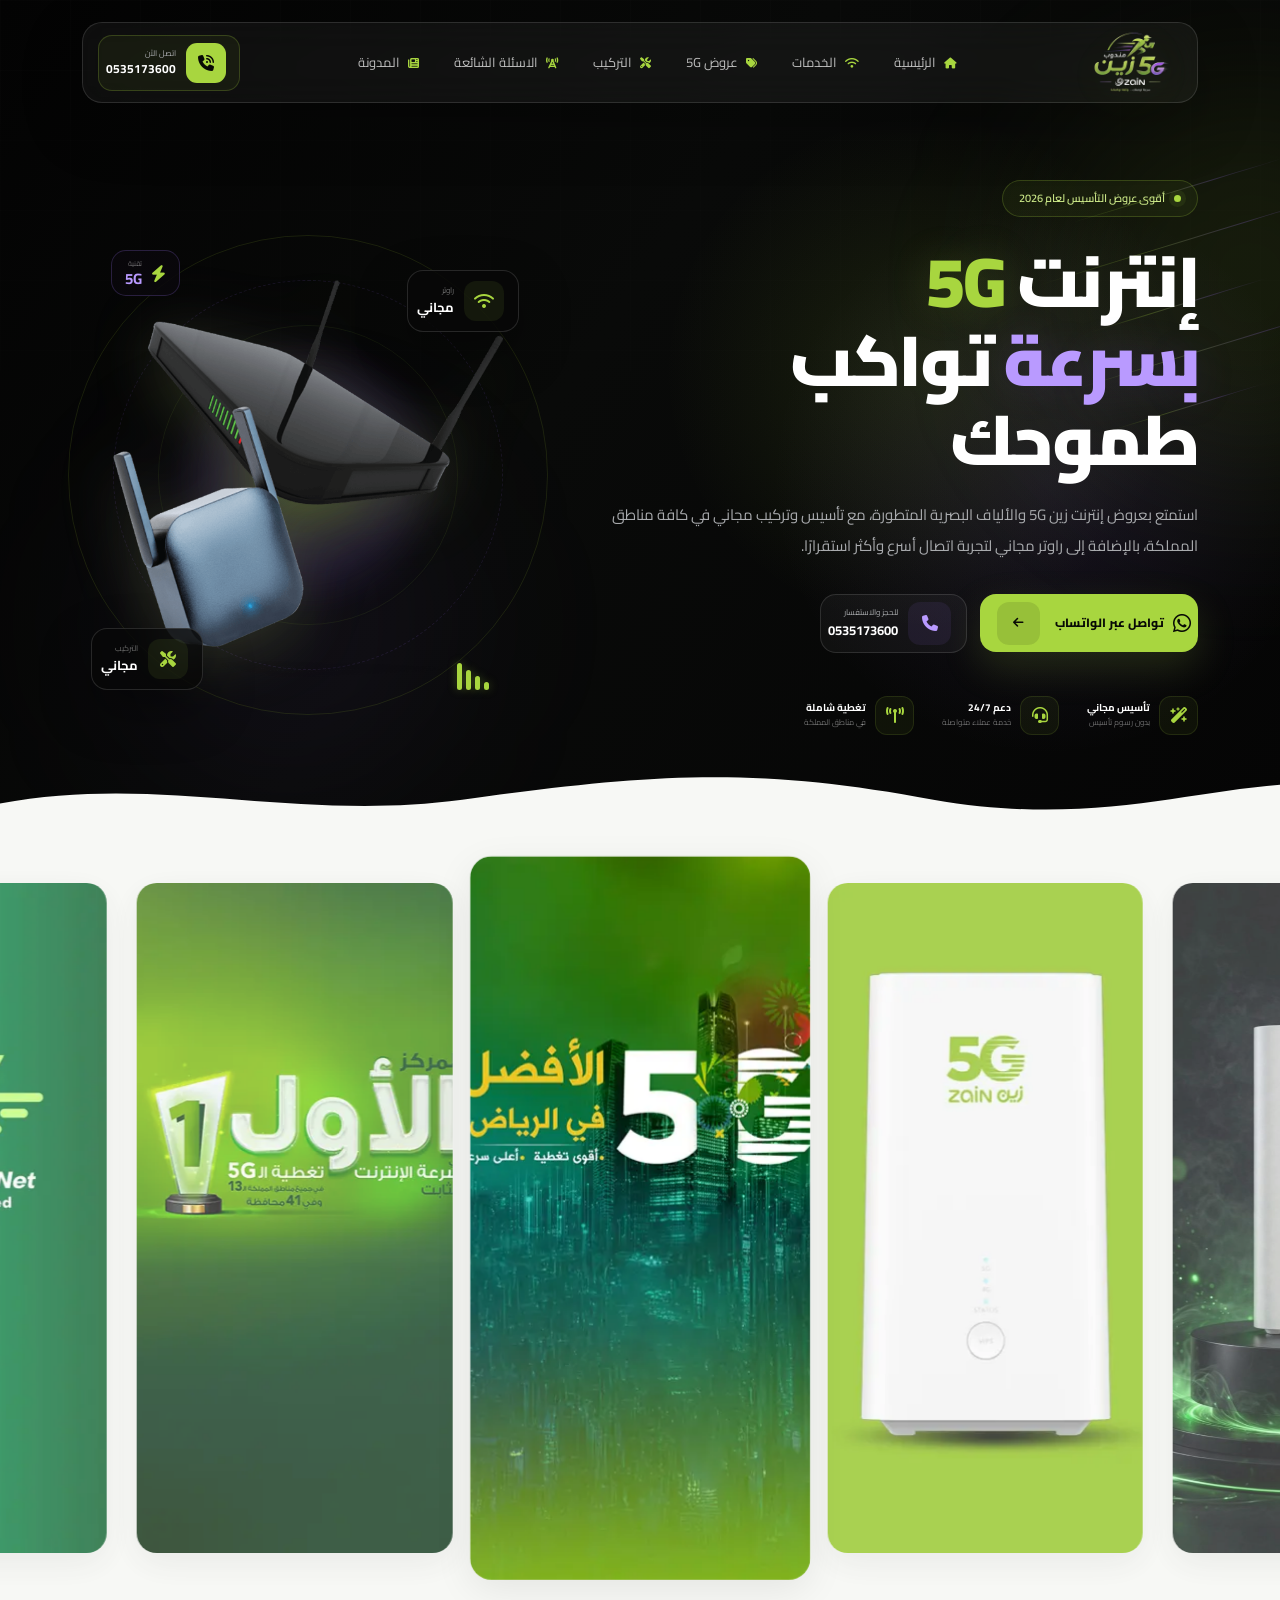
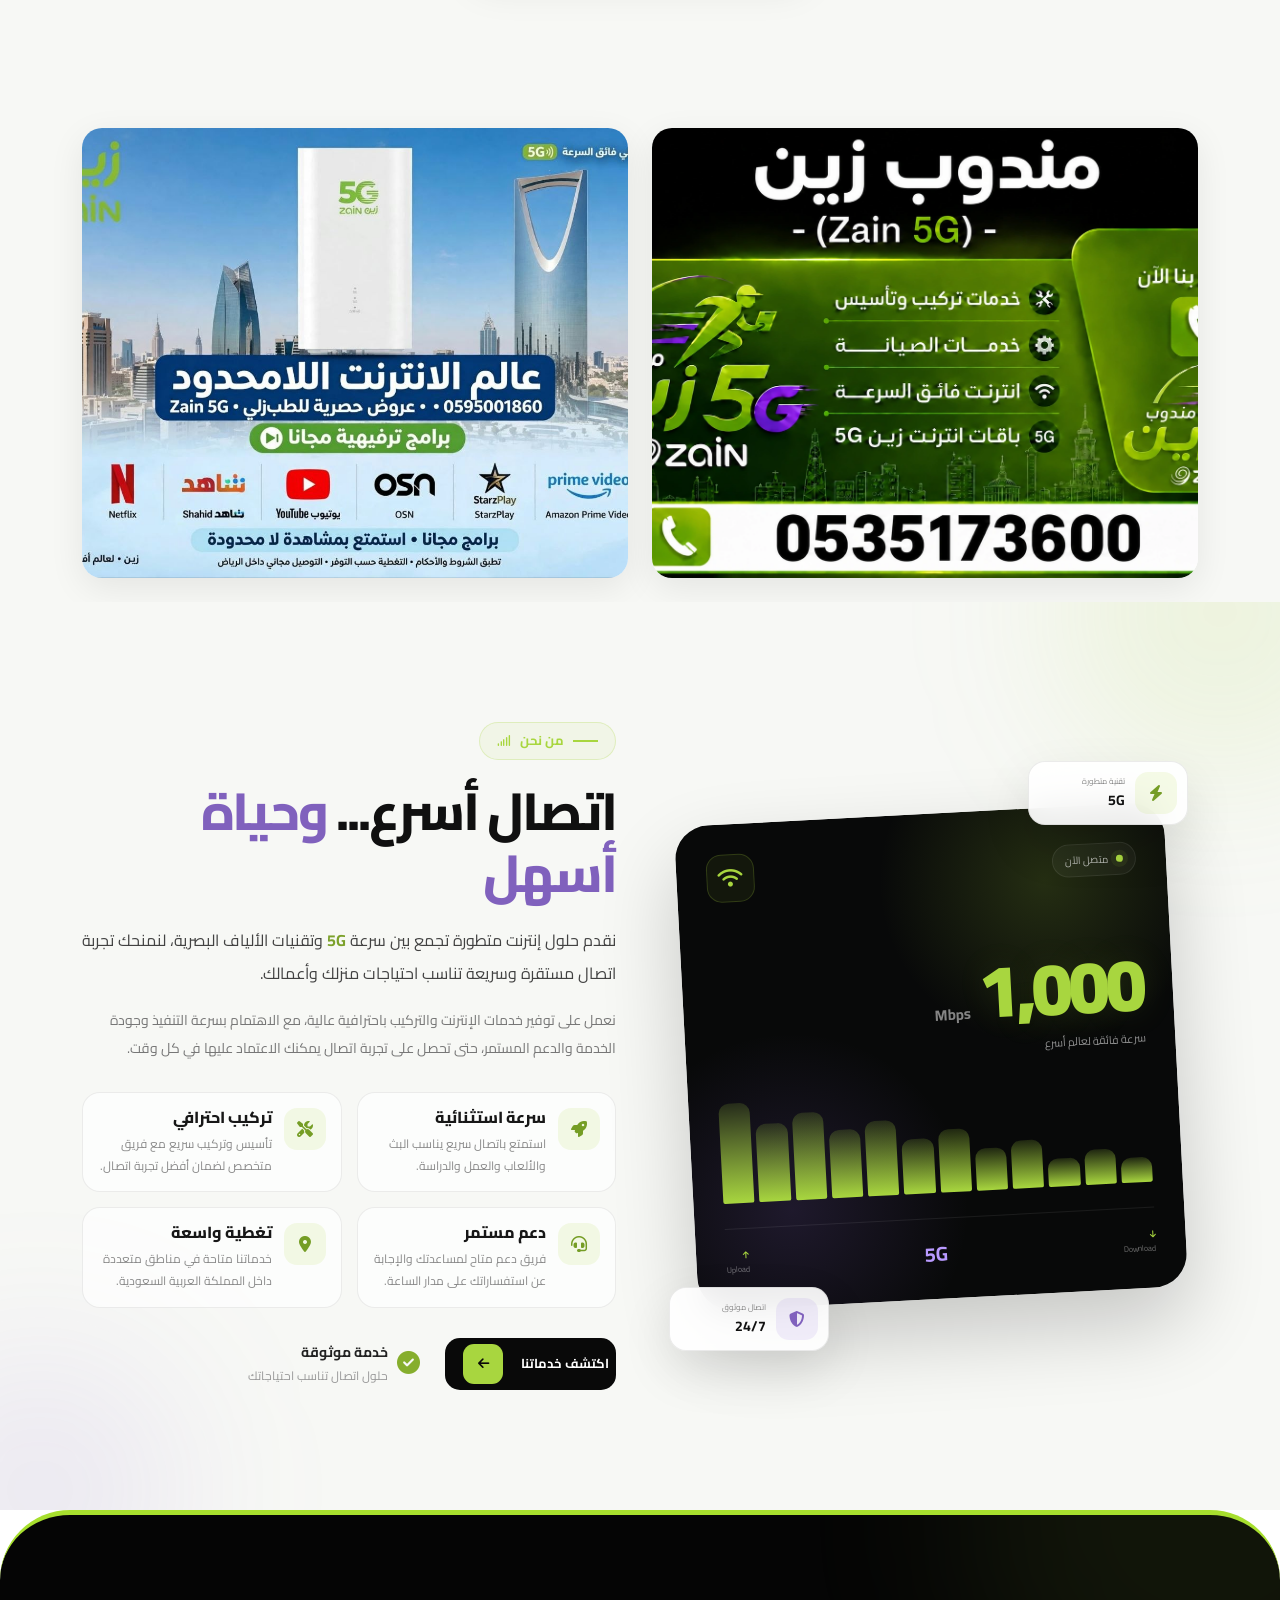
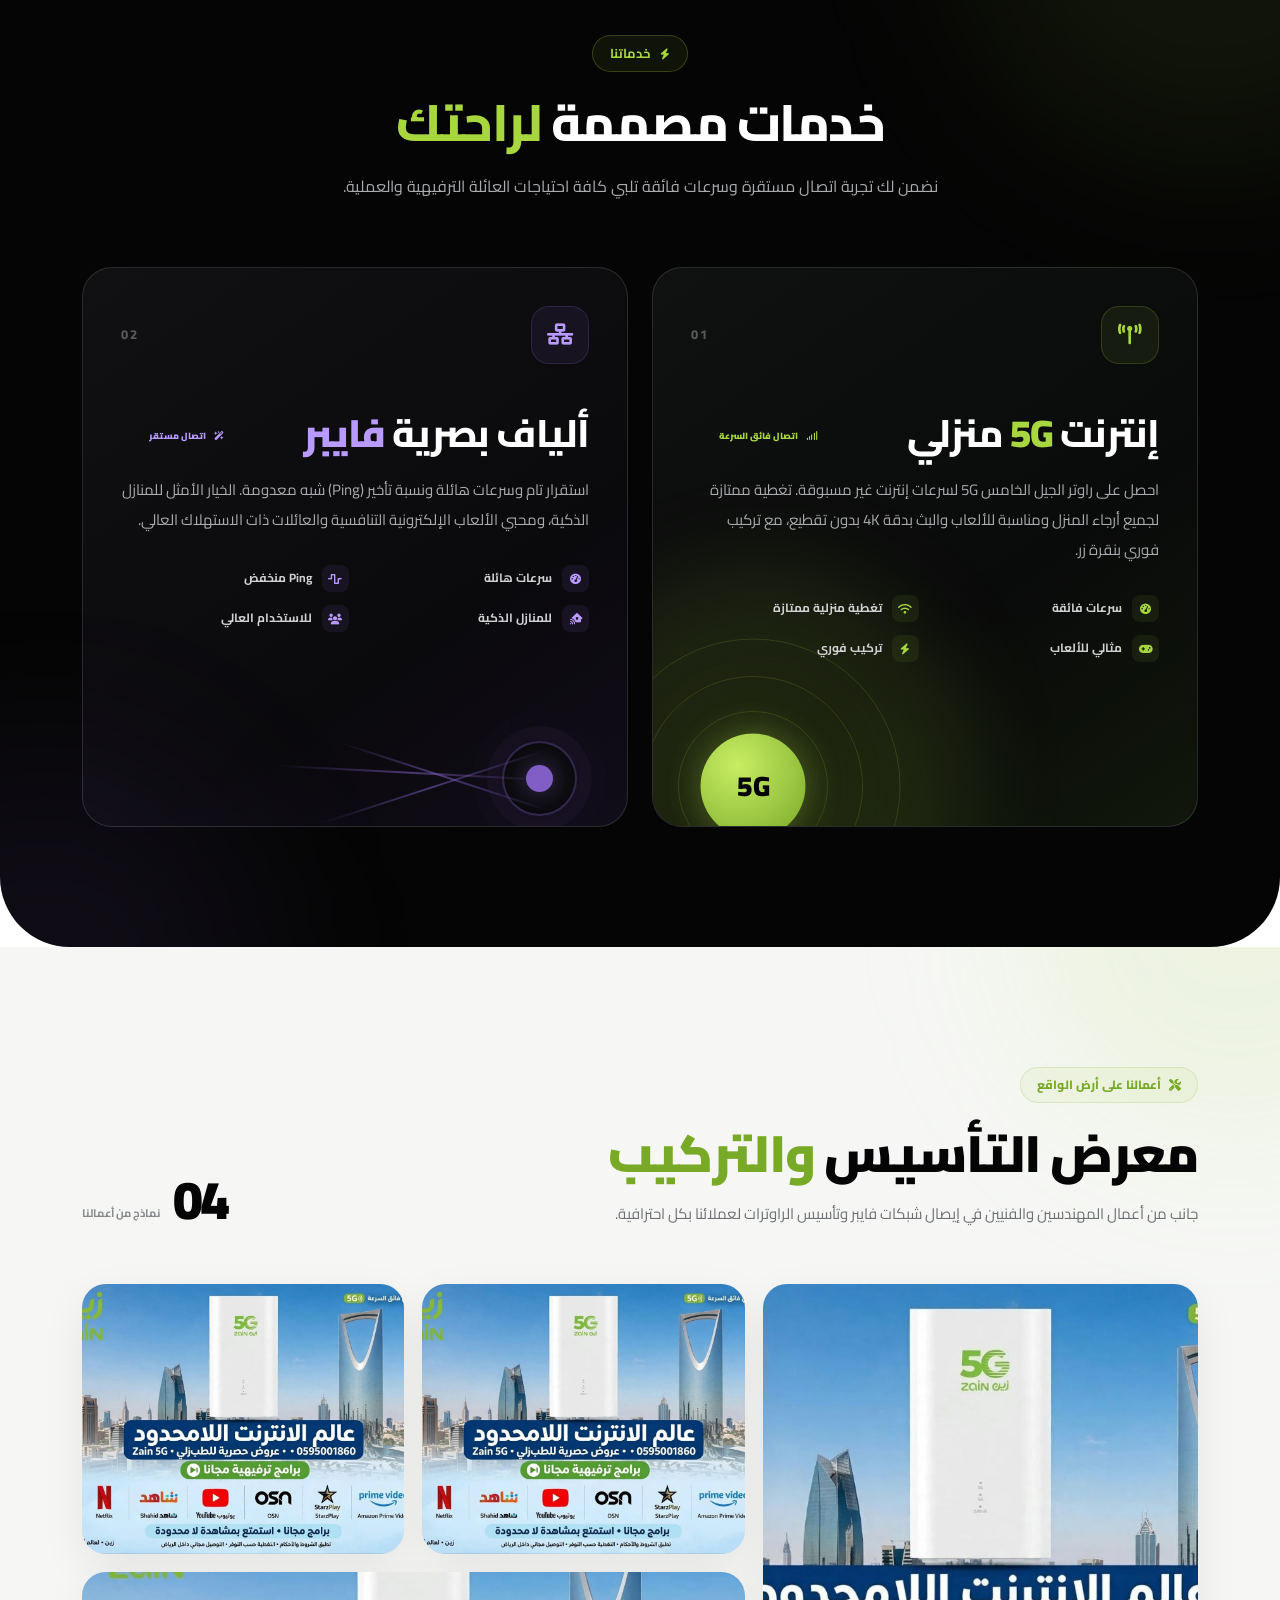
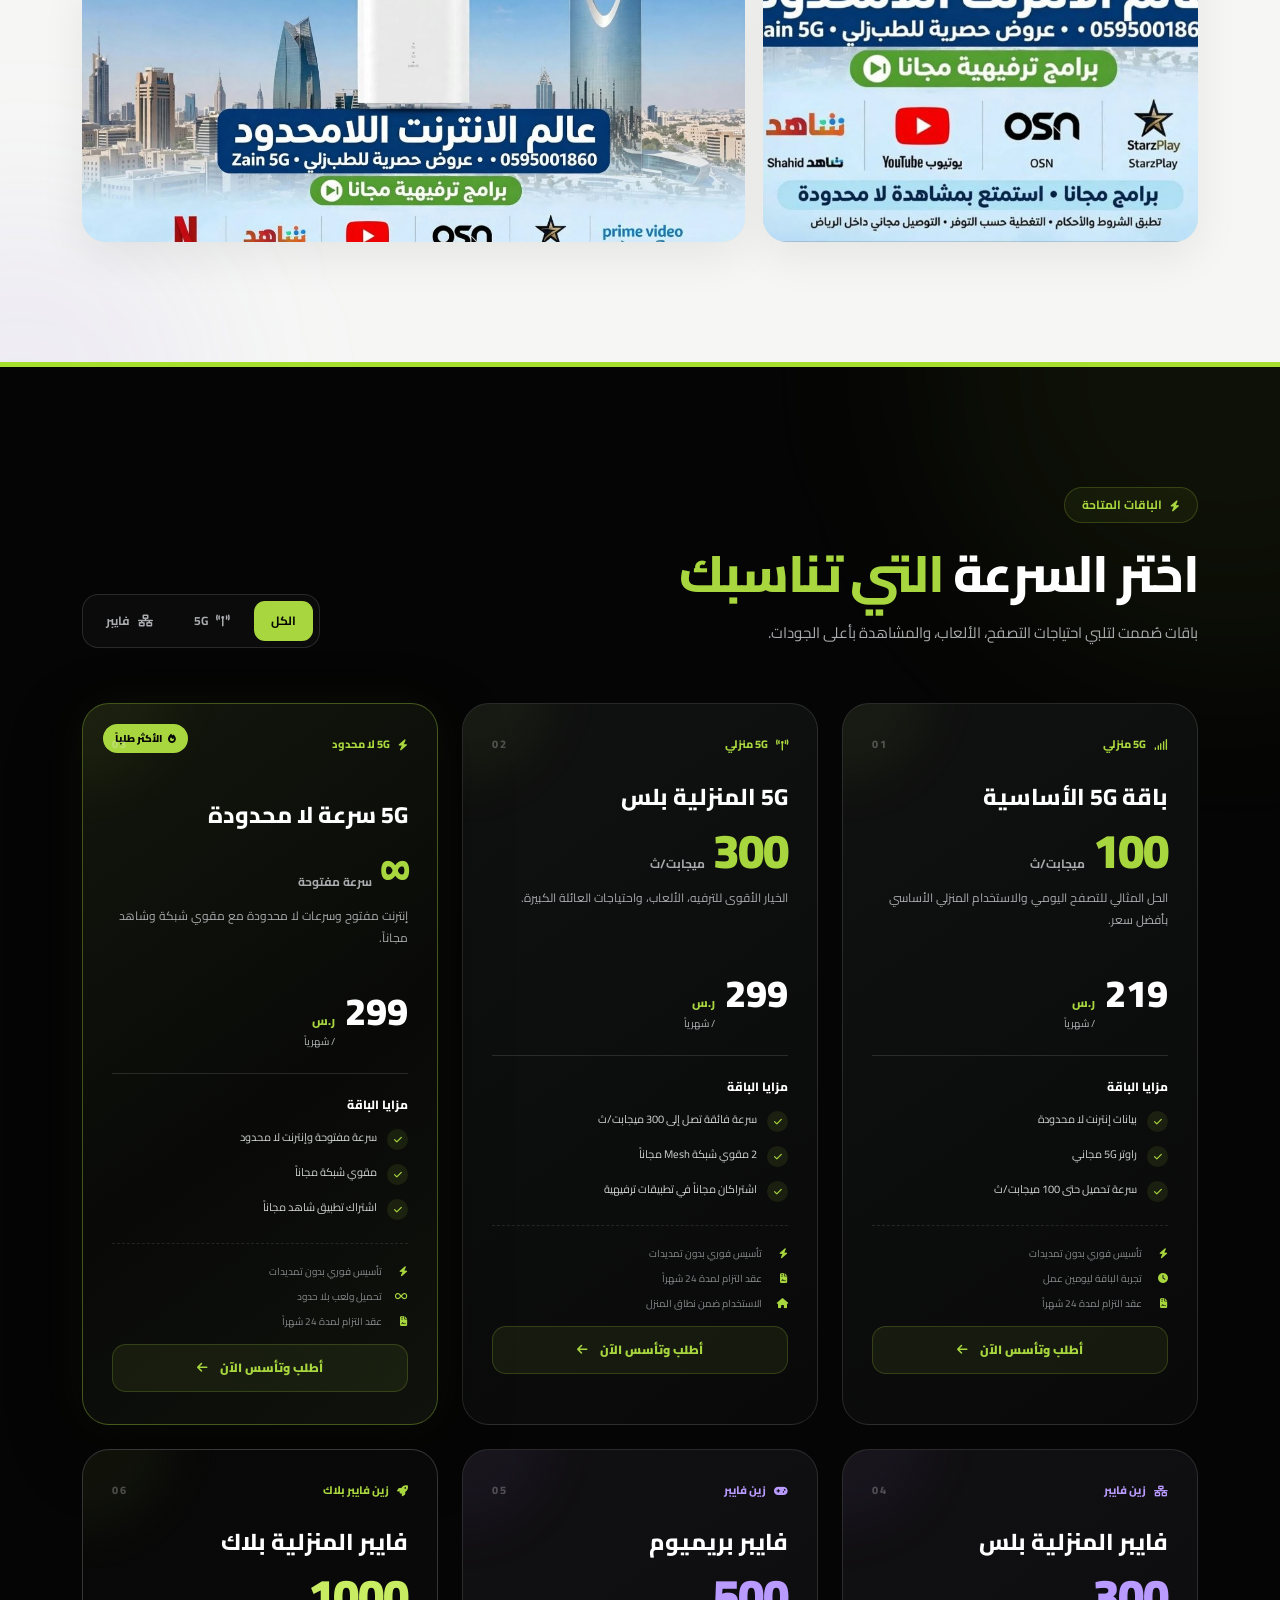
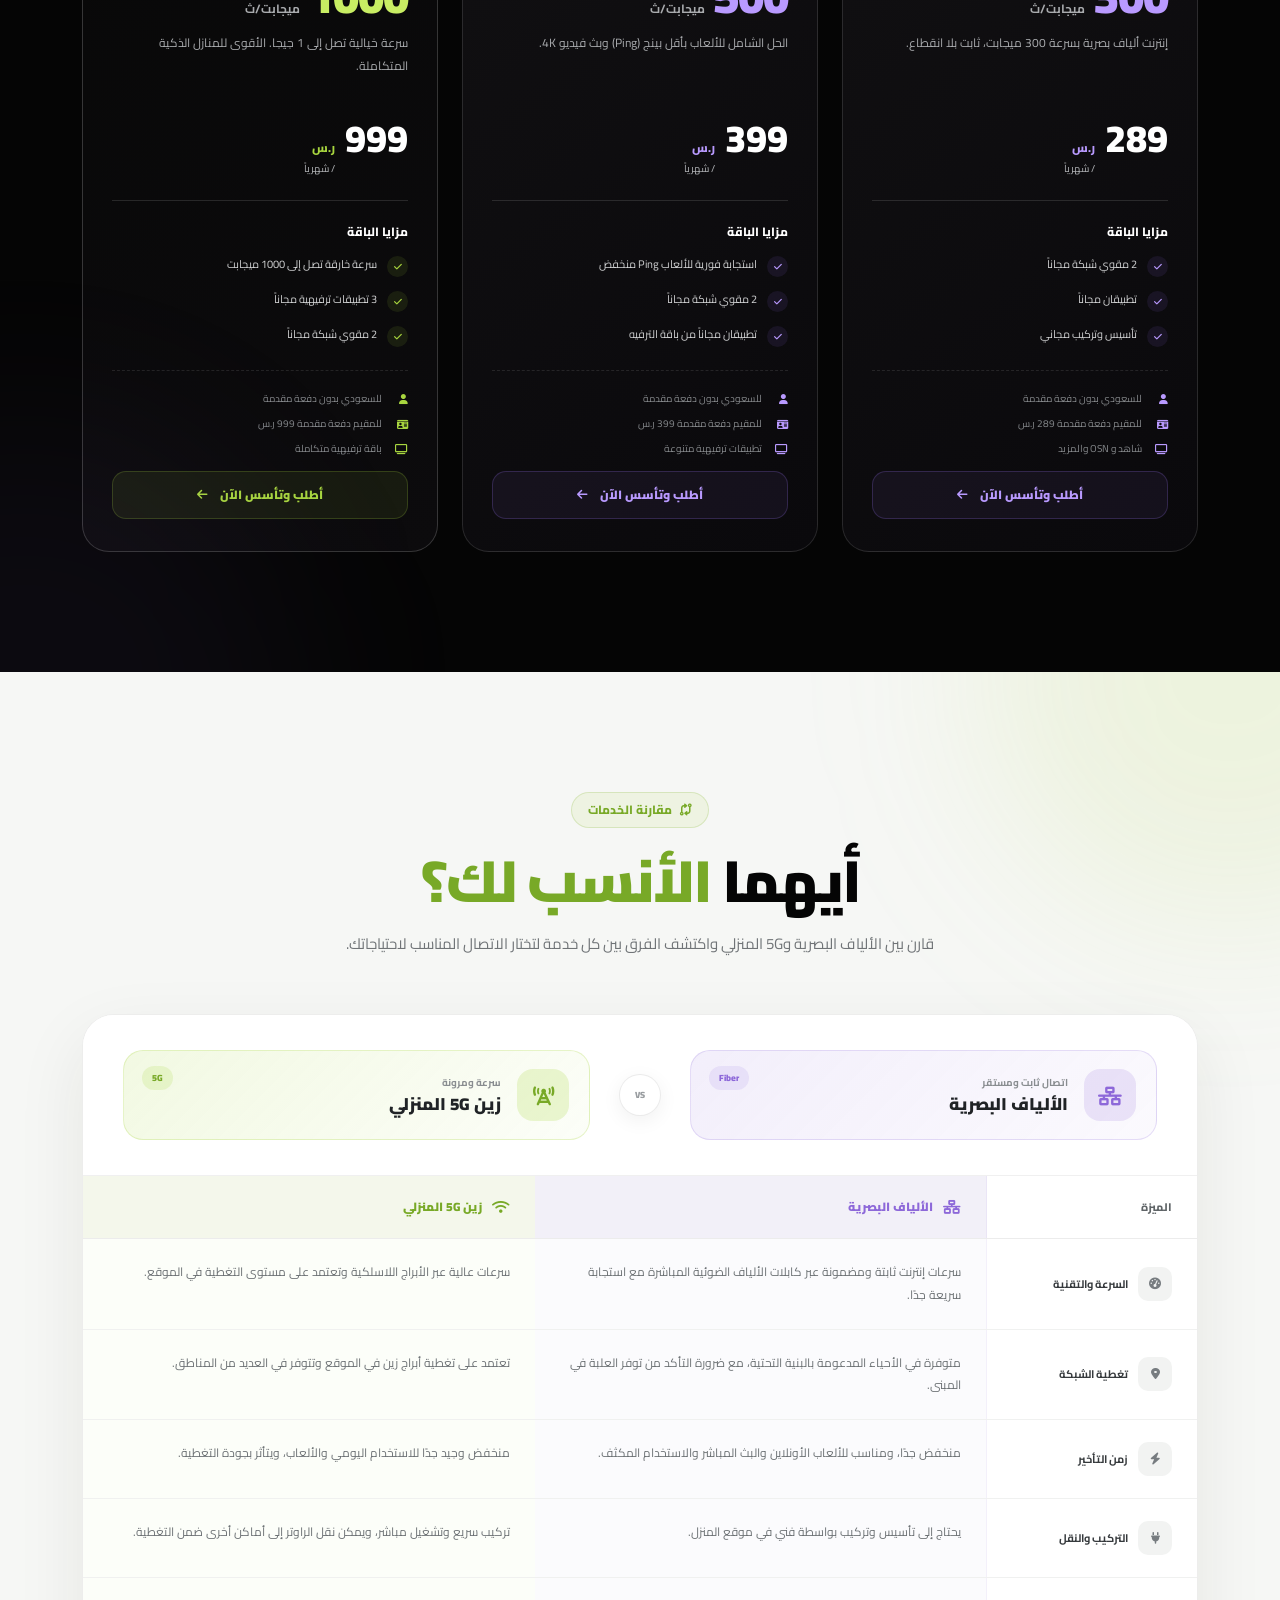
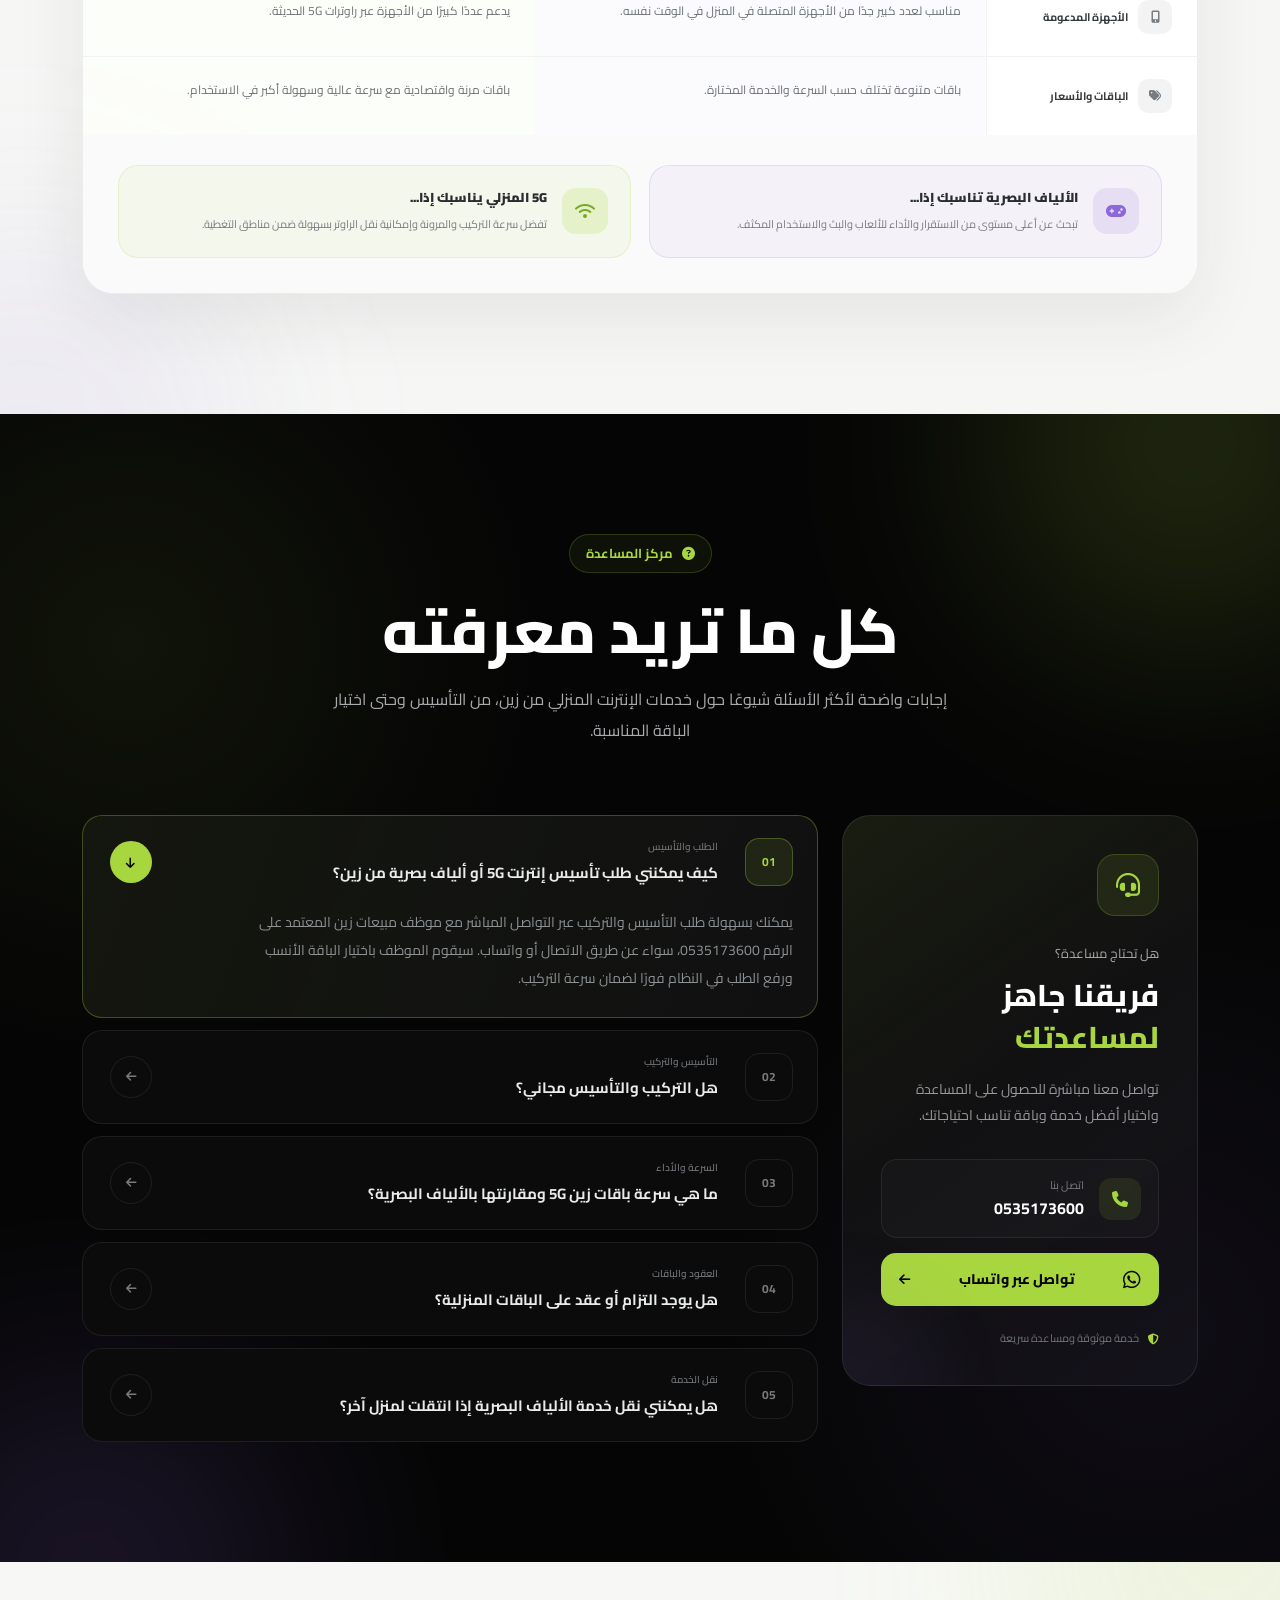
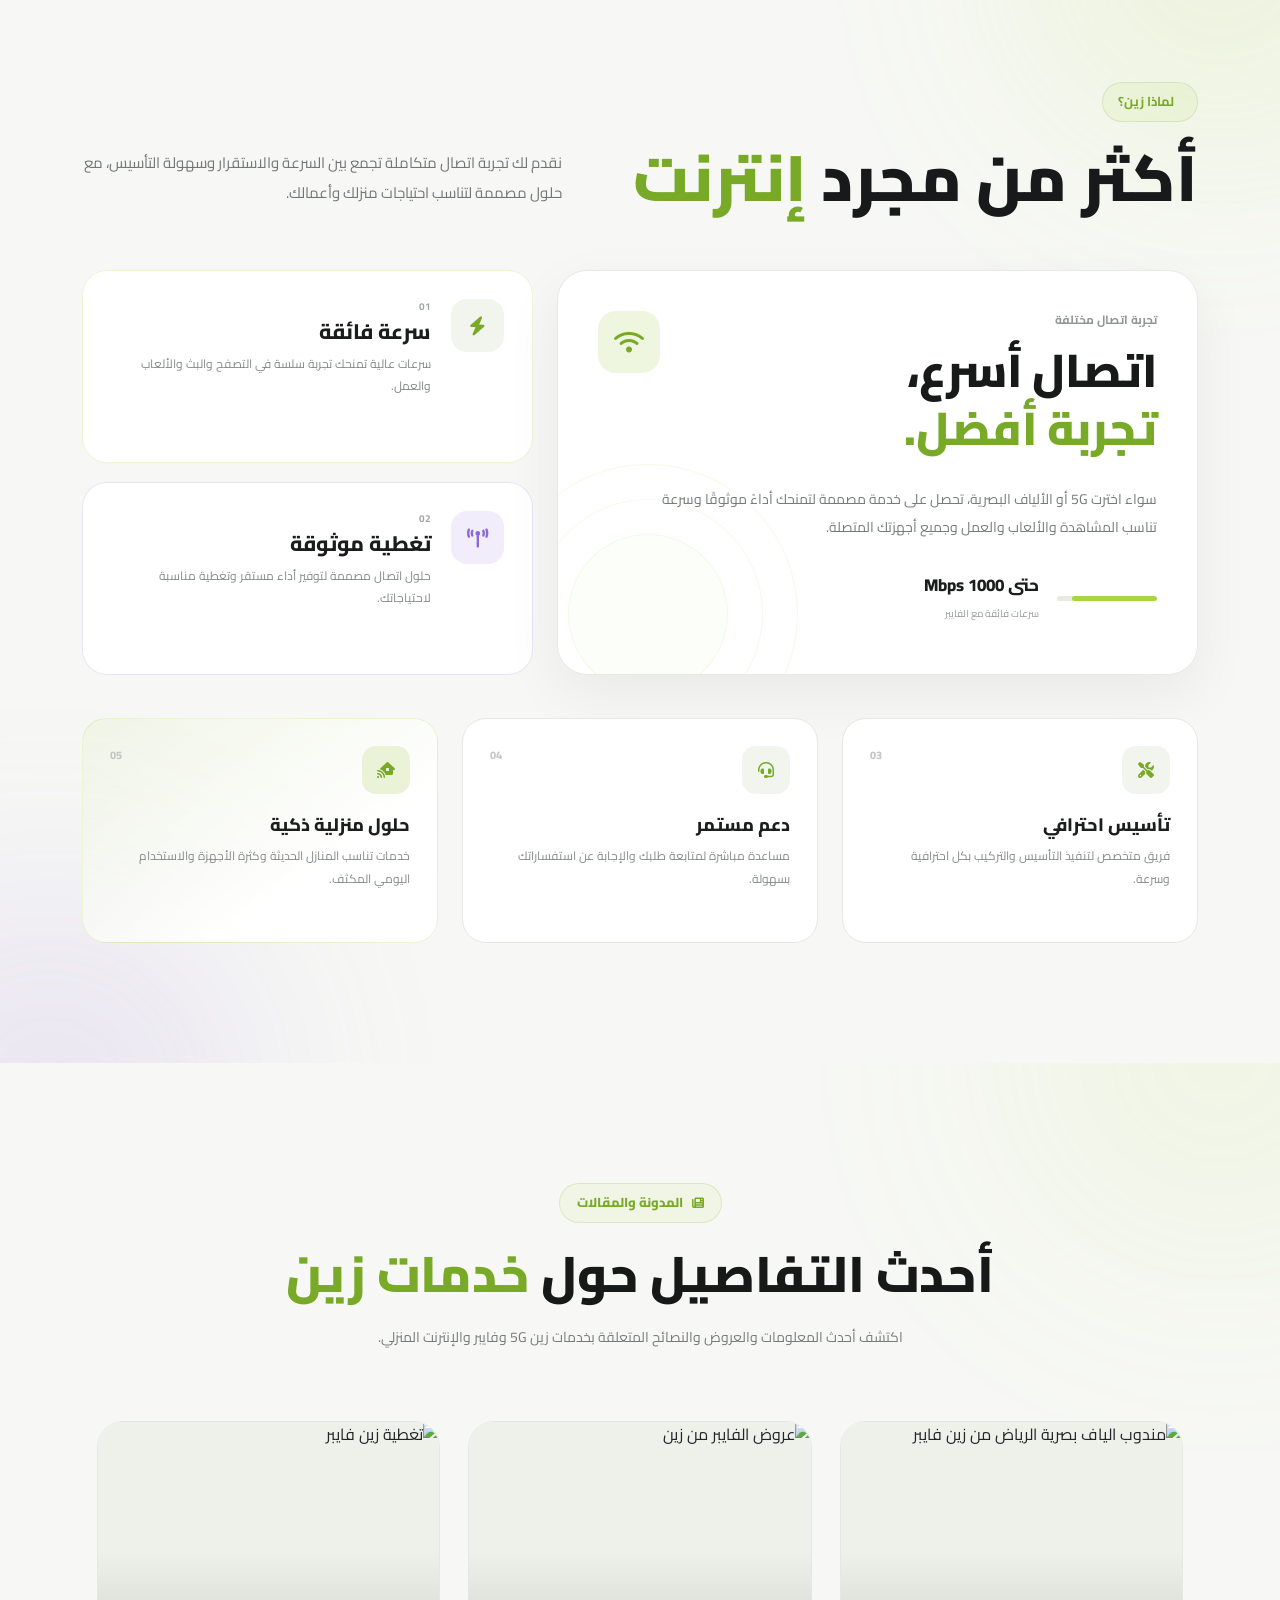
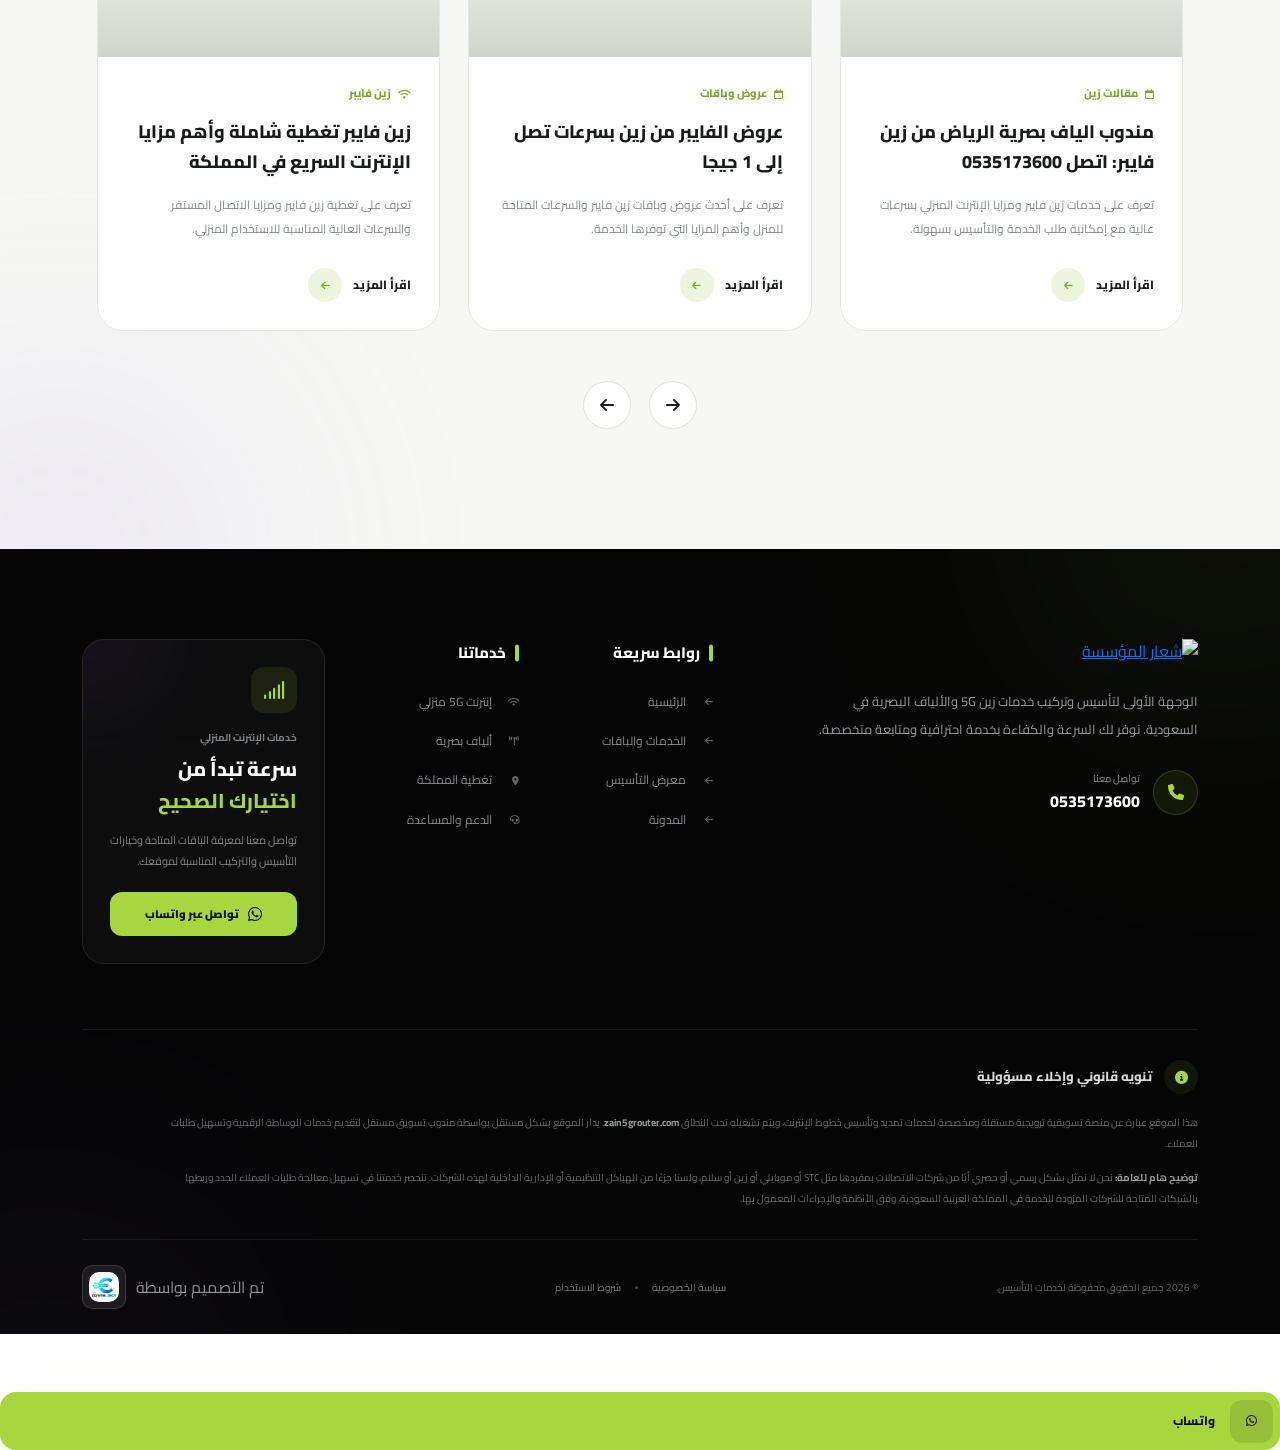
==== index.html @ 8a8fdf51 "first commit" ====
<!doctype html>
<html lang="ar" dir="rtl">
    <head>
        <!-- =========================
     BASIC SEO
========================= -->

        <meta charset="UTF-8">

        <meta
            name="viewport"
            content="width=device-width, initial-scale=1.0">

 

        <link rel="stylesheet" href="css/bootstrap.min.css" />

        <link rel="stylesheet" href="css/all.min.css" />

        <link rel="preconnect" href="https://fonts.googleapis.com" />

        <link rel="preconnect" href="https://fonts.gstatic.com" crossorigin />

        <link
            href="https://fonts.googleapis.com/css2?family=Cairo:wght@200..1000&family=Playfair+Display:wght@400;500;600;700&display=swap"
            rel="stylesheet" />

        <link rel="stylesheet"
            href="https://unpkg.com/aos@2.3.4/dist/aos.css" />

        <link
            rel="stylesheet"
            href="https://cdn.jsdelivr.net/npm/swiper@11/swiper-bundle.min.css" />

        <link rel="stylesheet" href="css/index.css" />
    </head>

    <body>
        <section class="zain-hero" dir="rtl">

            <div class="zain-grid"></div>

            <div class="zain-light zain-light-green"></div>
            <div class="zain-light zain-light-purple"></div>

            <div class="zain-speed-lines">
                <span></span>
                <span></span>
                <span></span>
                <span></span>
                <span></span>
            </div>
            <nav class="zain-navbar" id="zainNavbar">
                <div class="container">
                    <div class="zain-nav-inner">

                        <a href="#" class="zain-logo">
                            <img src="images/logo.webp" alt="زين 5G">
                        </a>

                        <div class="zain-nav-links">

                            <a href="#">
                                <i class="fa-solid fa-house"></i>
                                الرئيسية
                            </a>

                            <a href="#services">
                                <i class="fa-solid fa-wifi"></i>
                                الخدمات
                            </a>

                            <a href="#offers">
                                <i class="fa-solid fa-tags"></i>
                                عروض 5G
                            </a>

                            <a href="#coverage">
                                <i class="fa-solid fa-screwdriver-wrench"></i>
                                التركيب
                            </a>

                            <a href="#faq">
                                <i class="fa-solid fa-tower-cell"></i>
                                الاسئلة الشائعة
                            </a>

                            <a href="#blog">
                                <i class="fa-solid fa-newspaper"></i>
                                المدونة
                            </a>

                        </div>

                        <a href="tel:0535173600" class="zain-nav-phone">
                            <span>
                                <i class="fa-solid fa-phone-volume"></i>
                            </span>

                            <div>
                                <small>اتصل الآن</small>
                                <strong>0535173600</strong>
                            </div>
                        </a>

                        <button class="zain-menu-toggle" id="zainMenuToggle">
                            <i class="fa-solid fa-bars"></i>
                        </button>

                    </div>
                </div>
            </nav>
            <div class="container zain-hero-container">

                <div class="row align-items-center g-5">

                    <div class="col-lg-7">

                        <div class="zain-hero-content">

                            <div class="zain-badge">
                                <span class="zain-badge-dot"></span>
                                أقوى عروض التأسيس لعام 2026
                            </div>

                            <h1>
                                إنترنت
                                <span class="green-text">5G</span>
                                <br>
                                <span class="purple-text">بسرعة</span>
                                تواكب طموحك
                            </h1>

                            <p>
                                استمتع بعروض إنترنت زين 5G والألياف البصرية
                                المتطورة،
                                مع تأسيس وتركيب مجاني في كافة مناطق المملكة،
                                بالإضافة إلى راوتر مجاني لتجربة اتصال أسرع وأكثر
                                استقرارًا.
                            </p>

                            <div class="zain-hero-actions">

                                <a href="https://wa.me/966535173600"
                                    target="_blank"
                                    class="zain-whatsapp-btn">

                                    <span>
                                        <i class="fa-brands fa-whatsapp"></i>
                                        تواصل عبر الواتساب
                                    </span>

                                    <i class="fa-solid fa-arrow-left"></i>

                                </a>

                                <a href="tel:0535173600" class="zain-phone-btn">

                                    <span class="phone-icon">
                                        <i class="fa-solid fa-phone"></i>
                                    </span>

                                    <span class="phone-content">
                                        <small>للحجز والاستفسار</small>
                                        <strong>0535173600</strong>
                                    </span>

                                </a>

                            </div>

                            <div class="zain-benefits">

                                <div class="benefit-item">

                                    <div class="benefit-icon">
                                        <i
                                            class="fa-solid fa-wand-magic-sparkles"></i>
                                    </div>

                                    <div>
                                        <strong>تأسيس مجاني</strong>
                                        <small>بدون رسوم تأسيس</small>
                                    </div>

                                </div>

                                <div class="benefit-item">

                                    <div class="benefit-icon">
                                        <i class="fa-solid fa-headset"></i>
                                    </div>

                                    <div>
                                        <strong>دعم 24/7</strong>
                                        <small>خدمة عملاء متواصلة</small>
                                    </div>

                                </div>

                                <div class="benefit-item">

                                    <div class="benefit-icon">
                                        <i
                                            class="fa-solid fa-tower-broadcast"></i>
                                    </div>

                                    <div>
                                        <strong>تغطية شاملة</strong>
                                        <small>في مناطق المملكة</small>
                                    </div>

                                </div>

                            </div>

                        </div>

                    </div>

                    <div class="col-lg-5">

                        <div class="zain-visual">

                            <div class="visual-glow"></div>

                            <div class="signal-ring ring-one"></div>
                            <div class="signal-ring ring-two"></div>
                            <div class="signal-ring ring-three"></div>

                            <div class="zain-logo-hero">

                                <div class="logo-halo"></div>

                                <img src="images/banner-img.png"
                                    alt="إنترنت زين 5G">

                            </div>

                            <div class="floating-card router-card">

                                <div class="floating-icon">
                                    <i class="fa-solid fa-wifi"></i>
                                </div>

                                <div>
                                    <small>راوتر</small>
                                    <strong>مجاني</strong>
                                </div>

                            </div>

                            <div class="floating-card setup-card">

                                <div class="floating-icon">
                                    <i
                                        class="fa-solid fa-screwdriver-wrench"></i>
                                </div>

                                <div>
                                    <small>التركيب</small>
                                    <strong>مجاني</strong>
                                </div>

                            </div>

                            <div class="speed-badge">

                                <i class="fa-solid fa-bolt"></i>

                                <span>
                                    <small>تقنية</small>
                                    <strong>5G</strong>
                                </span>

                            </div>

                            <div class="visual-signal">

                                <span></span>
                                <span></span>
                                <span></span>
                                <span></span>

                            </div>

                        </div>

                    </div>

                </div>

            </div>

            <div class="zain-bottom-wave">
                <svg viewBox="0 0 1440 100" preserveAspectRatio="none">
                    <path
                        d="M0 70 C180 30 330 95 520 65 C730 30 850 20 1050 65 C1220 100 1330 55 1440 45 V100 H0Z"></path>
                </svg>
            </div>

        </section>
        <section id="offers" class="offers-section section-padding">
            <div class="container">

                <div class="swiper offersSwiper">
                    <div class="swiper-wrapper py-5">
                        <div class="swiper-slide">
                            <div class="offer-card odd">
                                <img
                                    src="images/offer-1.webp"
                                    alt="عرض من عيادات أدلينا"
                                    loading="lazy" />
                            </div>
                        </div>

                        <div class="swiper-slide">
                            <div class="offer-card odd">
                                <img
                                    src="images/offer-3.webp"
                                    alt="عرض من عيادات أدلينا"
                                    loading="lazy" />
                            </div>
                        </div>

                        <div class="swiper-slide">
                            <div class="offer-card odd">
                                <img
                                    src="images/offer-4.webp"
                                    alt="عرض من عيادات أدلينا"
                                    loading="lazy" />
                            </div>
                        </div>

                        <div class="swiper-slide">
                            <div class="offer-card odd">
                                <img
                                    src="images/offer-5.webp"
                                    alt="عرض من عيادات أدلينا"
                                    loading="lazy" />
                            </div>
                        </div>

                        <div class="swiper-slide">
                            <div class="offer-card odd">
                                <img
                                    src="images/offer-6.jpg"
                                    alt="عرض من عيادات أدلينا"
                                    loading="lazy" />
                            </div>
                        </div>

                        <div class="swiper-slide">
                            <div class="offer-card odd">
                                <img
                                    src="images/offer-8.jpg"
                                    alt="عرض من عيادات أدلينا"
                                    loading="lazy" />
                            </div>
                        </div>
                    </div>
                </div>
                <div class="row g-4 mt-4 py-4">
                    <div class="col-md-6">
                        <div class="img">
                            <img src="images/offer-2.webp" alt="offer">
                        </div>
                    </div>
                    <div class="col-md-6">
                        <div class="img">
                            <img src="images/offer-7.jpg" alt="offer">
                        </div>
                    </div>
                </div>
            </div>
        </section>
     
        <section class="zain-about-section" id="about" dir="rtl">

            <div class="zain-about-glow zain-about-glow-one"></div>
            <div class="zain-about-glow zain-about-glow-two"></div>

            <div class="container">

                <div class="row align-items-center g-5">

                    <div class="col-lg-6">

                        <div class="zain-about-visual">

                            <div class="zain-about-main-card">

                                <div class="zain-about-card-top">
                                    <span class="zain-about-live">
                                        <span></span>
                                        متصل الآن
                                    </span>

                                    <i class="fa-solid fa-wifi"></i>
                                </div>

                                <div class="zain-about-speed">

                                    <span class="zain-speed-number"
                                        data-speed="1000">
                                        0
                                    </span>

                                    <span class="zain-speed-unit">
                                        Mbps
                                    </span>

                                </div>

                                <div class="zain-speed-label">
                                    سرعة فائقة لعالم أسرع
                                </div>

                                <div class="zain-speed-bars">
                                    <span></span>
                                    <span></span>
                                    <span></span>
                                    <span></span>
                                    <span></span>
                                    <span></span>
                                    <span></span>
                                    <span></span>
                                    <span></span>
                                    <span></span>
                                    <span></span>
                                    <span></span>
                                </div>

                                <div class="zain-about-network">

                                    <div>
                                        <i class="fa-solid fa-arrow-down"></i>
                                        <span>Download</span>
                                    </div>

                                    <strong>5G</strong>

                                    <div>
                                        <i class="fa-solid fa-arrow-up"></i>
                                        <span>Upload</span>
                                    </div>

                                </div>

                            </div>

                            <div class="zain-about-circle circle-one"></div>
                            <div class="zain-about-circle circle-two"></div>

                            <div class="zain-about-floating floating-one">

                                <div class="zain-floating-icon">
                                    <i class="fa-solid fa-bolt"></i>
                                </div>

                                <div>
                                    <small>تقنية متطورة</small>
                                    <strong>5G</strong>
                                </div>

                            </div>

                            <div class="zain-about-floating floating-two">

                                <div class="zain-floating-icon purple-icon">
                                    <i class="fa-solid fa-shield-halved"></i>
                                </div>

                                <div>
                                    <small>اتصال موثوق</small>
                                    <strong>24/7</strong>
                                </div>

                            </div>

                        </div>

                    </div>

                    <div class="col-lg-6">

                        <div class="zain-about-content">

                            <div class="zain-section-label">

                                <span></span>

                                من نحن

                                <i class="fa-solid fa-signal"></i>

                            </div>

                            <h2>
                                اتصال أسرع...
                                <span>وحياة أسهل</span>
                            </h2>

                            <p class="zain-about-intro">
                                نقدم حلول إنترنت متطورة تجمع بين سرعة
                                <strong>5G</strong>
                                وتقنيات الألياف البصرية، لنمنحك تجربة اتصال
                                مستقرة وسريعة تناسب احتياجات منزلك وأعمالك.
                            </p>

                            <p>
                                نعمل على توفير خدمات الإنترنت والتركيب باحترافية
                                عالية، مع الاهتمام بسرعة التنفيذ وجودة الخدمة
                                والدعم المستمر، حتى تحصل على تجربة اتصال يمكنك
                                الاعتماد عليها في كل وقت.
                            </p>

                            <div class="zain-about-features">

                                <div class="zain-about-feature">

                                    <div class="zain-feature-icon">
                                        <i class="fa-solid fa-rocket"></i>
                                    </div>

                                    <div>
                                        <h4>سرعة استثنائية</h4>
                                        <p>
                                            استمتع باتصال سريع يناسب البث
                                            والألعاب والعمل والدراسة.
                                        </p>
                                    </div>

                                </div>

                                <div class="zain-about-feature">

                                    <div class="zain-feature-icon">
                                        <i
                                            class="fa-solid fa-screwdriver-wrench"></i>
                                    </div>

                                    <div>
                                        <h4>تركيب احترافي</h4>
                                        <p>
                                            تأسيس وتركيب سريع مع فريق متخصص
                                            لضمان أفضل تجربة اتصال.
                                        </p>
                                    </div>

                                </div>

                                <div class="zain-about-feature">

                                    <div class="zain-feature-icon">
                                        <i class="fa-solid fa-headset"></i>
                                    </div>

                                    <div>
                                        <h4>دعم مستمر</h4>
                                        <p>
                                            فريق دعم متاح لمساعدتك والإجابة
                                            عن استفساراتك على مدار الساعة.
                                        </p>
                                    </div>

                                </div>

                                <div class="zain-about-feature">

                                    <div class="zain-feature-icon">
                                        <i class="fa-solid fa-location-dot"></i>
                                    </div>

                                    <div>
                                        <h4>تغطية واسعة</h4>
                                        <p>
                                            خدماتنا متاحة في مناطق متعددة
                                            داخل المملكة العربية السعودية.
                                        </p>
                                    </div>

                                </div>

                            </div>

                            <div class="zain-about-bottom">

                                <a href="#services" class="zain-about-btn">

                                    <span>
                                        اكتشف خدماتنا
                                        <i class="fa-solid fa-arrow-left"></i>
                                    </span>

                                </a>

                                <div class="zain-about-trust">

                                    <div class="trust-icon">
                                        <i class="fa-solid fa-circle-check"></i>
                                    </div>

                                    <div>
                                        <strong>خدمة موثوقة</strong>
                                        <small>حلول اتصال تناسب
                                            احتياجاتك</small>
                                    </div>

                                </div>

                            </div>

                        </div>

                    </div>

                </div>

            </div>

        </section>

        <section class="zain-services-section" id="services">

            <div class="container">

                <div class="zain-services-header text-center">

                    <span class="zain-section-label">
                        <i class="fa-solid fa-bolt"></i>
                        خدماتنا
                    </span>

                    <h2>
                        خدمات مصممة
                        <span>لراحتك</span>
                    </h2>

                    <p>
                        نضمن لك تجربة اتصال مستقرة وسرعات فائقة
                        تلبي كافة احتياجات العائلة الترفيهية والعملية.
                    </p>

                </div>

                <div class="row g-4 align-items-stretch">

                    <div class="col-lg-6">

                        <article class="zain-service-card zain-service-5g">

                            <div class="zain-service-glow"></div>

                            <div class="zain-service-top">

                                <div class="zain-service-icon">
                                    <i class="fa-solid fa-tower-broadcast"></i>
                                </div>

                                <span class="zain-service-number">
                                    01
                                </span>

                            </div>

                            <div class="zain-service-content">

                                <div class="zain-service-tag">
                                    <i class="fa-solid fa-signal"></i>
                                    اتصال فائق السرعة
                                </div>

                                <h3>
                                    إنترنت
                                    <strong>5G</strong>
                                    منزلي
                                </h3>

                                <p>
                                    احصل على راوتر الجيل الخامس 5G لسرعات إنترنت
                                    غير مسبوقة. تغطية ممتازة لجميع أرجاء المنزل
                                    ومناسبة للألعاب والبث بدقة 4K بدون تقطيع،
                                    مع تركيب فوري بنقرة زر.
                                </p>

                                <div class="zain-service-features">

                                    <div>
                                        <i class="fa-solid fa-gauge-high"></i>
                                        <span>سرعات فائقة</span>
                                    </div>

                                    <div>
                                        <i class="fa-solid fa-wifi"></i>
                                        <span>تغطية منزلية ممتازة</span>
                                    </div>

                                    <div>
                                        <i class="fa-solid fa-gamepad"></i>
                                        <span>مثالي للألعاب</span>
                                    </div>

                                    <div>
                                        <i class="fa-solid fa-bolt"></i>
                                        <span>تركيب فوري</span>
                                    </div>

                                </div>

                            </div>

                            <div class="zain-5g-visual">

                                <div
                                    class="zain-signal-circle circle-one"></div>
                                <div
                                    class="zain-signal-circle circle-two"></div>
                                <div
                                    class="zain-signal-circle circle-three"></div>

                                <div class="zain-5g-orb">
                                    <span>5G</span>
                                </div>

                            </div>

                        </article>

                    </div>

                    <div class="col-lg-6">

                        <article class="zain-service-card zain-service-fiber">

                            <div class="zain-fiber-lines"></div>

                            <div class="zain-service-top">

                                <div class="zain-service-icon">
                                    <i class="fa-solid fa-network-wired"></i>
                                </div>

                                <span class="zain-service-number">
                                    02
                                </span>

                            </div>

                            <div class="zain-service-content">

                                <div class="zain-service-tag">
                                    <i
                                        class="fa-solid fa-wand-magic-sparkles"></i>
                                    اتصال مستقر
                                </div>

                                <h3>
                                    ألياف بصرية
                                    <strong>فايبر</strong>
                                </h3>

                                <p>
                                    استقرار تام وسرعات هائلة ونسبة تأخير
                                    (Ping) شبه معدومة. الخيار الأمثل للمنازل
                                    الذكية، ومحبي الألعاب الإلكترونية التنافسية
                                    والعائلات ذات الاستهلاك العالي.
                                </p>

                                <div class="zain-service-features">

                                    <div>
                                        <i class="fa-solid fa-gauge-high"></i>
                                        <span>سرعات هائلة</span>
                                    </div>

                                    <div>
                                        <i class="fa-solid fa-wave-square"></i>
                                        <span>Ping منخفض</span>
                                    </div>

                                    <div>
                                        <i class="fa-solid fa-house-signal"></i>
                                        <span>للمنازل الذكية</span>
                                    </div>

                                    <div>
                                        <i class="fa-solid fa-users"></i>
                                        <span>للاستخدام العالي</span>
                                    </div>

                                </div>

                            </div>

                            <div class="zain-fiber-visual">

                                <div class="fiber-node"></div>

                                <span class="fiber-line line-1"></span>
                                <span class="fiber-line line-2"></span>
                                <span class="fiber-line line-3"></span>

                            </div>

                        </article>

                    </div>

                </div>

            </div>

        </section>

        <section class="zain-installation-section" id="coverage">

            <div class="container">

                <div class="zain-installation-header">

                    <div class="zain-installation-title">

                        <span class="zain-light-label">
                            <i class="fa-solid fa-screwdriver-wrench"></i>
                            أعمالنا على أرض الواقع
                        </span>

                        <h2>
                            معرض التأسيس
                            <span>والتركيب</span>
                        </h2>

                        <p>
                            جانب من أعمال المهندسين والفنيين في إيصال شبكات
                            فايبر وتأسيس الراوترات لعملائنا بكل احترافية.
                        </p>

                    </div>

                    <div class="zain-installation-count">
                        <strong>04</strong>
                        <span>نماذج من أعمالنا</span>
                    </div>

                </div>

                <!-- Gallery -->
                <div class="zain-installation-gallery">

                    <!-- Image 01 -->
                    <a
                        class="zain-installation-item zain-installation-large">

                        <img
                            src="images/offer-7.jpg"
                            alt="تركيب بوكسات ألياف بصرية لشركة زين فايبر"
                            loading="lazy">

                        <div class="zain-installation-overlay">

                            <div class="zain-installation-info">

                                <span>
                                    <i class="fa-solid fa-network-wired"></i>
                                    فايبر
                                </span>

                                <h3>
                                    تركيب بوكسات الألياف البصرية
                                </h3>

                                <small>
                                    أعمال تأسيس وتجهيز شبكات زين فايبر
                                </small>

                            </div>

                        </div>

                    </a>

                    <a
                        class="zain-installation-item">

                        <img
                            src="images/offer-7.jpg"
                            alt="تأسيس وإنشاء شبكات الألياف البصرية وزين فايبر"
                            loading="lazy">

                        <div class="zain-installation-overlay">

                            <div class="zain-installation-info">

                                <span>
                                    <i class="fa-solid fa-signal"></i>
                                    تأسيس
                                </span>

                                <h3>
                                    إنشاء شبكات الألياف البصرية
                                </h3>

                            </div>

                        </div>

                    </a>

                    <!-- Image 03 -->
                    <a
                        class="zain-installation-item">

                        <img
                            src="images/offer-7.jpg"
                            alt="تمديد كابلات وتجهيز بوكسات الألياف البصرية زين"
                            loading="lazy">

                        <div class="zain-installation-overlay">

                            <div class="zain-installation-info">

                                <span>
                                    <i class="fa-solid fa-cable-car"></i>
                                    شبكات
                                </span>

                                <h3>
                                    تمديد وتجهيز كابلات الفايبر
                                </h3>

                            </div>

                        </div>

                    </a>

                    <!-- Image 04 -->
                    <a
                        class="zain-installation-item zain-installation-wide">

                        <img
                            src="images/offer-7.jpg"
                            alt="مندوب وموظف تركيب الألياف البصرية فايبر من زين"
                            loading="lazy">

                        <div class="zain-installation-overlay">

                            <div class="zain-installation-info">

                                <span>
                                    <i class="fa-solid fa-user-gear"></i>
                                    فريق التركيب
                                </span>

                                <h3>
                                    فريق متخصص لتركيب الألياف البصرية
                                </h3>

                                <small>
                                    تنفيذ احترافي وتجهيز كامل للخدمة
                                </small>

                            </div>

                        </div>

                    </a>

                </div>

            </div>

        </section>
        <section class="zain-packages-section" id="offers">

            <div class="container">

                <!-- Section Header -->
                <div class="zain-packages-header">

                    <div class="zain-packages-heading">

                        <span class="zain-section-label">
                            <i class="fa-solid fa-bolt"></i>
                            الباقات المتاحة
                        </span>

                        <h2>
                            اختر السرعة
                            <span>التي تناسبك</span>
                        </h2>

                        <p>
                            باقات صُممت لتلبي احتياجات التصفح، الألعاب،
                            والمشاهدة بأعلى الجودات.
                        </p>

                    </div>

                    <div class="zain-package-switch">

                        <button class="active" type="button"
                            data-package-filter="all">
                            الكل
                        </button>

                        <button type="button" data-package-filter="5g">
                            <i class="fa-solid fa-tower-broadcast"></i>
                            5G
                        </button>

                        <button type="button" data-package-filter="fiber">
                            <i class="fa-solid fa-network-wired"></i>
                            فايبر
                        </button>

                    </div>

                </div>

                <!-- Packages Grid -->
                <div class="row g-4 zain-packages-grid">

                    <!-- =================================
                 PACKAGE 01
            ================================== -->
                    <div class="col-xl-4 col-md-6 zain-package-item"
                        data-package-type="5g">

                        <article class="zain-package-card">

                            <div class="zain-package-top">

                                <div class="zain-package-type">
                                    <i class="fa-solid fa-signal"></i>
                                    5G منزلي
                                </div>

                                <span class="zain-package-index">
                                    01
                                </span>

                            </div>

                            <h3>
                                باقة 5G الأساسية
                            </h3>

                            <div class="zain-speed">
                                <strong>100</strong>
                                <span>ميجابت/ث</span>
                            </div>

                            <p class="zain-package-description">
                                الحل المثالي للتصفح اليومي والاستخدام المنزلي
                                الأساسي بأفضل سعر.
                            </p>

                            <div class="zain-package-price">
                                <strong>219</strong>
                                <span>
                                    ر.س
                                    <small>/ شهرياً</small>
                                </span>
                            </div>

                            <div class="zain-package-divider"></div>

                            <h4>مزايا الباقة</h4>

                            <ul class="zain-package-features">

                                <li>
                                    <i class="fa-solid fa-check"></i>
                                    بيانات إنترنت لا محدودة
                                </li>

                                <li>
                                    <i class="fa-solid fa-check"></i>
                                    راوتر 5G مجاني
                                </li>

                                <li>
                                    <i class="fa-solid fa-check"></i>
                                    سرعة تحميل حتى 100 ميجابت/ث
                                </li>

                            </ul>

                            <div class="zain-package-extra">

                                <span>
                                    <i class="fa-solid fa-bolt"></i>
                                    تأسيس فوري بدون تمديدات
                                </span>

                                <span>
                                    <i class="fa-solid fa-clock"></i>
                                    تجربة الباقة ليومين عمل
                                </span>

                                <span>
                                    <i class="fa-solid fa-file-contract"></i>
                                    عقد التزام لمدة 24 شهراً
                                </span>

                            </div>

                            <a href="https://wa.me/966535173600"
                                target="_blank"
                                class="zain-package-btn">

                                أطلب وتأسس الآن

                                <i class="fa-solid fa-arrow-left"></i>

                            </a>

                        </article>

                    </div>

                    <!-- =================================
                 PACKAGE 02
            ================================== -->
                    <div class="col-xl-4 col-md-6 zain-package-item"
                        data-package-type="5g">

                        <article class="zain-package-card">

                            <div class="zain-package-top">

                                <div class="zain-package-type">
                                    <i class="fa-solid fa-tower-broadcast"></i>
                                    5G منزلي
                                </div>

                                <span class="zain-package-index">
                                    02
                                </span>

                            </div>

                            <h3>
                                5G المنزلية بلس
                            </h3>

                            <div class="zain-speed">
                                <strong>300</strong>
                                <span>ميجابت/ث</span>
                            </div>

                            <p class="zain-package-description">
                                الخيار الأقوى للترفيه، الألعاب، واحتياجات
                                العائلة الكبيرة.
                            </p>

                            <div class="zain-package-price">
                                <strong>299</strong>
                                <span>
                                    ر.س
                                    <small>/ شهرياً</small>
                                </span>
                            </div>

                            <div class="zain-package-divider"></div>

                            <h4>مزايا الباقة</h4>

                            <ul class="zain-package-features">

                                <li>
                                    <i class="fa-solid fa-check"></i>
                                    سرعة فائقة تصل إلى 300 ميجابت/ث
                                </li>

                                <li>
                                    <i class="fa-solid fa-check"></i>
                                    2 مقوي شبكة Mesh مجاناً
                                </li>

                                <li>
                                    <i class="fa-solid fa-check"></i>
                                    اشتراكان مجاناً في تطبيقات ترفيهية
                                </li>

                            </ul>

                            <div class="zain-package-extra">

                                <span>
                                    <i class="fa-solid fa-bolt"></i>
                                    تأسيس فوري بدون تمديدات
                                </span>

                                <span>
                                    <i class="fa-solid fa-file-contract"></i>
                                    عقد التزام لمدة 24 شهراً
                                </span>

                                <span>
                                    <i class="fa-solid fa-house"></i>
                                    الاستخدام ضمن نطاق المنزل
                                </span>

                            </div>

                            <a href="https://wa.me/966535173600"
                                target="_blank"
                                class="zain-package-btn">

                                أطلب وتأسس الآن

                                <i class="fa-solid fa-arrow-left"></i>

                            </a>

                        </article>

                    </div>

                    <!-- =================================
                 PACKAGE 03 - POPULAR
            ================================== -->
                    <div class="col-xl-4 col-md-6 zain-package-item"
                        data-package-type="5g">

                        <article class="zain-package-card zain-package-popular">

                            <div class="zain-popular-badge">
                                <i class="fa-solid fa-fire"></i>
                                الأكثر طلباً
                            </div>

                            <div class="zain-package-top">

                                <div class="zain-package-type">
                                    <i class="fa-solid fa-bolt"></i>
                                    5G لا محدود
                                </div>

                                <span class="zain-package-index">
                                    03
                                </span>

                            </div>

                            <h3>
                                5G سرعة لا محدودة
                            </h3>

                            <div class="zain-speed">
                                <strong>∞</strong>
                                <span>سرعة مفتوحة</span>
                            </div>

                            <p class="zain-package-description">
                                إنترنت مفتوح وسرعات لا محدودة مع مقوي شبكة
                                وشاهد مجاناً.
                            </p>

                            <div class="zain-package-price">
                                <strong>299</strong>
                                <span>
                                    ر.س
                                    <small>/ شهرياً</small>
                                </span>
                            </div>

                            <div class="zain-package-divider"></div>

                            <h4>مزايا الباقة</h4>

                            <ul class="zain-package-features">

                                <li>
                                    <i class="fa-solid fa-check"></i>
                                    سرعة مفتوحة وإنترنت لا محدود
                                </li>

                                <li>
                                    <i class="fa-solid fa-check"></i>
                                    مقوي شبكة مجاناً
                                </li>

                                <li>
                                    <i class="fa-solid fa-check"></i>
                                    اشتراك تطبيق شاهد مجاناً
                                </li>

                            </ul>

                            <div class="zain-package-extra">

                                <span>
                                    <i class="fa-solid fa-bolt"></i>
                                    تأسيس فوري بدون تمديدات
                                </span>

                                <span>
                                    <i class="fa-solid fa-infinity"></i>
                                    تحميل ولعب بلا حدود
                                </span>

                                <span>
                                    <i class="fa-solid fa-file-contract"></i>
                                    عقد التزام لمدة 24 شهراً
                                </span>

                            </div>

                            <a href="https://wa.me/966535173600"
                                target="_blank"
                                class="zain-package-btn">

                                أطلب وتأسس الآن

                                <i class="fa-solid fa-arrow-left"></i>

                            </a>

                        </article>

                    </div>

                    <!-- =================================
                 PACKAGE 04
            ================================== -->
                    <div class="col-xl-4 col-md-6 zain-package-item"
                        data-package-type="fiber">

                        <article class="zain-package-card zain-package-fiber">

                            <div class="zain-package-top">

                                <div class="zain-package-type">
                                    <i class="fa-solid fa-network-wired"></i>
                                    زين فايبر
                                </div>

                                <span class="zain-package-index">
                                    04
                                </span>

                            </div>

                            <h3>
                                فايبر المنزلية بلس
                            </h3>

                            <div class="zain-speed">
                                <strong>300</strong>
                                <span>ميجابت/ث</span>
                            </div>

                            <p class="zain-package-description">
                                إنترنت ألياف بصرية بسرعة 300 ميجابت،
                                ثابت بلا انقطاع.
                            </p>

                            <div class="zain-package-price">
                                <strong>289</strong>
                                <span>
                                    ر.س
                                    <small>/ شهرياً</small>
                                </span>
                            </div>

                            <div class="zain-package-divider"></div>

                            <h4>مزايا الباقة</h4>

                            <ul class="zain-package-features">

                                <li>
                                    <i class="fa-solid fa-check"></i>
                                    2 مقوي شبكة مجاناً
                                </li>

                                <li>
                                    <i class="fa-solid fa-check"></i>
                                    تطبيقان مجاناً
                                </li>

                                <li>
                                    <i class="fa-solid fa-check"></i>
                                    تأسيس وتركيب مجاني
                                </li>

                            </ul>

                            <div class="zain-package-extra">

                                <span>
                                    <i class="fa-solid fa-user"></i>
                                    للسعودي بدون دفعة مقدمة
                                </span>

                                <span>
                                    <i class="fa-solid fa-id-card"></i>
                                    للمقيم دفعة مقدمة 289 ر.س
                                </span>

                                <span>
                                    <i class="fa-solid fa-tv"></i>
                                    شاهد و OSN والمزيد
                                </span>

                            </div>

                            <a href="https://wa.me/966535173600"
                                target="_blank"
                                class="zain-package-btn">

                                أطلب وتأسس الآن

                                <i class="fa-solid fa-arrow-left"></i>

                            </a>

                        </article>

                    </div>

                    <!-- =================================
                 PACKAGE 05
            ================================== -->
                    <div class="col-xl-4 col-md-6 zain-package-item"
                        data-package-type="fiber">

                        <article class="zain-package-card zain-package-fiber">

                            <div class="zain-package-top">

                                <div class="zain-package-type">
                                    <i class="fa-solid fa-gamepad"></i>
                                    زين فايبر
                                </div>

                                <span class="zain-package-index">
                                    05
                                </span>

                            </div>

                            <h3>
                                فايبر بريميوم
                            </h3>

                            <div class="zain-speed">
                                <strong>500</strong>
                                <span>ميجابت/ث</span>
                            </div>

                            <p class="zain-package-description">
                                الحل الشامل للألعاب بأقل بينج (Ping)
                                وبث فيديو 4K.
                            </p>

                            <div class="zain-package-price">
                                <strong>399</strong>
                                <span>
                                    ر.س
                                    <small>/ شهرياً</small>
                                </span>
                            </div>

                            <div class="zain-package-divider"></div>

                            <h4>مزايا الباقة</h4>

                            <ul class="zain-package-features">

                                <li>
                                    <i class="fa-solid fa-check"></i>
                                    استجابة فورية للألعاب Ping منخفض
                                </li>

                                <li>
                                    <i class="fa-solid fa-check"></i>
                                    2 مقوي شبكة مجاناً
                                </li>

                                <li>
                                    <i class="fa-solid fa-check"></i>
                                    تطبيقان مجاناً من باقة الترفيه
                                </li>

                            </ul>

                            <div class="zain-package-extra">

                                <span>
                                    <i class="fa-solid fa-user"></i>
                                    للسعودي بدون دفعة مقدمة
                                </span>

                                <span>
                                    <i class="fa-solid fa-id-card"></i>
                                    للمقيم دفعة مقدمة 399 ر.س
                                </span>

                                <span>
                                    <i class="fa-solid fa-tv"></i>
                                    تطبيقات ترفيهية متنوعة
                                </span>

                            </div>

                            <a href="https://wa.me/966535173600"
                                target="_blank"
                                class="zain-package-btn">

                                أطلب وتأسس الآن

                                <i class="fa-solid fa-arrow-left"></i>

                            </a>

                        </article>

                    </div>

                    <!-- =================================
                 PACKAGE 06
            ================================== -->
                    <div class="col-xl-4 col-md-6 zain-package-item"
                        data-package-type="fiber">

                        <article class="zain-package-card zain-package-black">

                            <div class="zain-package-top">

                                <div class="zain-package-type">
                                    <i class="fa-solid fa-rocket"></i>
                                    زين فايبر بلاك
                                </div>

                                <span class="zain-package-index">
                                    06
                                </span>

                            </div>

                            <h3>
                                فايبر المنزلية بلاك
                            </h3>

                            <div class="zain-speed">
                                <strong>1000</strong>
                                <span>ميجابت/ث</span>
                            </div>

                            <p class="zain-package-description">
                                سرعة خيالية تصل إلى 1 جيجا. الأقوى للمنازل
                                الذكية المتكاملة.
                            </p>

                            <div class="zain-package-price">
                                <strong>999</strong>
                                <span>
                                    ر.س
                                    <small>/ شهرياً</small>
                                </span>
                            </div>

                            <div class="zain-package-divider"></div>

                            <h4>مزايا الباقة</h4>

                            <ul class="zain-package-features">

                                <li>
                                    <i class="fa-solid fa-check"></i>
                                    سرعة خارقة تصل إلى 1000 ميجابت
                                </li>

                                <li>
                                    <i class="fa-solid fa-check"></i>
                                    3 تطبيقات ترفيهية مجاناً
                                </li>

                                <li>
                                    <i class="fa-solid fa-check"></i>
                                    2 مقوي شبكة مجاناً
                                </li>

                            </ul>

                            <div class="zain-package-extra">

                                <span>
                                    <i class="fa-solid fa-user"></i>
                                    للسعودي بدون دفعة مقدمة
                                </span>

                                <span>
                                    <i class="fa-solid fa-id-card"></i>
                                    للمقيم دفعة مقدمة 999 ر.س
                                </span>

                                <span>
                                    <i class="fa-solid fa-tv"></i>
                                    باقة ترفيهية متكاملة
                                </span>

                            </div>

                            <a href="https://wa.me/966535173600"
                                target="_blank"
                                class="zain-package-btn">

                                أطلب وتأسس الآن

                                <i class="fa-solid fa-arrow-left"></i>

                            </a>

                        </article>

                    </div>

                </div>

            </div>

        </section>
        <section class="zain-comparison-section" id="comparison">
            <div class="container">

                <div class="zain-comparison-header">
                    <span class="zain-comparison-label">
                        <i class="fa-solid fa-code-compare"></i>
                        مقارنة الخدمات
                    </span>

                    <h2>
                        أيهما <span>الأنسب لك؟</span>
                    </h2>

                    <p>
                        قارن بين الألياف البصرية و5G المنزلي واكتشف الفرق
                        بين كل خدمة لتختار الاتصال المناسب لاحتياجاتك.
                    </p>
                </div>

                <div class="zain-comparison-box">

                    <div class="zain-comparison-services">

                        <div class="zain-comparison-service zain-fiber-service">
                            <div class="zain-comparison-service-icon">
                                <i class="fa-solid fa-network-wired"></i>
                            </div>

                            <div class="zain-comparison-service-content">
                                <small>اتصال ثابت ومستقر</small>
                                <h3>الألياف البصرية</h3>
                            </div>

                            <span class="zain-service-tag">
                                Fiber
                            </span>
                        </div>

                        <div class="zain-comparison-vs">
                            <span>VS</span>
                        </div>

                        <div class="zain-comparison-service zain-5g-service">
                            <div class="zain-comparison-service-icon">
                                <i class="fa-solid fa-tower-cell"></i>
                            </div>

                            <div class="zain-comparison-service-content">
                                <small>سرعة ومرونة</small>
                                <h3>زين 5G المنزلي</h3>
                            </div>

                            <span class="zain-service-tag">
                                5G
                            </span>
                        </div>

                    </div>

                    <div class="zain-comparison-table">

                        <div class="zain-comparison-row zain-comparison-head">

                            <div class="zain-feature-name">
                                الميزة
                            </div>

                            <div class="zain-fiber-column">
                                <i class="fa-solid fa-network-wired"></i>
                                الألياف البصرية
                            </div>

                            <div class="zain-5g-column">
                                <i class="fa-solid fa-wifi"></i>
                                زين 5G المنزلي
                            </div>

                        </div>

                        <div class="zain-comparison-row">

                            <div class="zain-feature-name">
                                <i class="fa-solid fa-gauge-high"></i>
                                <strong>السرعة والتقنية</strong>
                            </div>

                            <div class="zain-comparison-cell zain-fiber-cell">
                                سرعات إنترنت ثابتة ومضمونة عبر كابلات
                                الألياف الضوئية المباشرة مع استجابة سريعة جدًا.
                            </div>

                            <div class="zain-comparison-cell zain-5g-cell">
                                سرعات عالية عبر الأبراج اللاسلكية وتعتمد
                                على مستوى التغطية في الموقع.
                            </div>

                        </div>

                        <div class="zain-comparison-row">

                            <div class="zain-feature-name">
                                <i class="fa-solid fa-location-dot"></i>
                                <strong>تغطية الشبكة</strong>
                            </div>

                            <div class="zain-comparison-cell zain-fiber-cell">
                                متوفرة في الأحياء المدعومة بالبنية التحتية،
                                مع ضرورة التأكد من توفر العلبة في المبنى.
                            </div>

                            <div class="zain-comparison-cell zain-5g-cell">
                                تعتمد على تغطية أبراج زين في الموقع
                                وتتوفر في العديد من المناطق.
                            </div>

                        </div>

                        <div class="zain-comparison-row">

                            <div class="zain-feature-name">
                                <i class="fa-solid fa-bolt"></i>
                                <strong>زمن التأخير</strong>
                            </div>

                            <div class="zain-comparison-cell zain-fiber-cell">
                                منخفض جدًا، ومناسب للألعاب الأونلاين
                                والبث المباشر والاستخدام المكثف.
                            </div>

                            <div class="zain-comparison-cell zain-5g-cell">
                                منخفض وجيد جدًا للاستخدام اليومي والألعاب،
                                ويتأثر بجودة التغطية.
                            </div>

                        </div>

                        <div class="zain-comparison-row">

                            <div class="zain-feature-name">
                                <i class="fa-solid fa-plug"></i>
                                <strong>التركيب والنقل</strong>
                            </div>

                            <div class="zain-comparison-cell zain-fiber-cell">
                                يحتاج إلى تأسيس وتركيب بواسطة فني
                                في موقع المنزل.
                            </div>

                            <div class="zain-comparison-cell zain-5g-cell">
                                تركيب سريع وتشغيل مباشر، ويمكن نقل
                                الراوتر إلى أماكن أخرى ضمن التغطية.
                            </div>

                        </div>

                        <div class="zain-comparison-row">

                            <div class="zain-feature-name">
                                <i class="fa-solid fa-mobile-screen-button"></i>
                                <strong>الأجهزة المدعومة</strong>
                            </div>

                            <div class="zain-comparison-cell zain-fiber-cell">
                                مناسب لعدد كبير جدًا من الأجهزة المتصلة
                                في المنزل في الوقت نفسه.
                            </div>

                            <div class="zain-comparison-cell zain-5g-cell">
                                يدعم عددًا كبيرًا من الأجهزة عبر
                                راوترات 5G الحديثة.
                            </div>

                        </div>

                        <div class="zain-comparison-row">

                            <div class="zain-feature-name">
                                <i class="fa-solid fa-tags"></i>
                                <strong>الباقات والأسعار</strong>
                            </div>

                            <div class="zain-comparison-cell zain-fiber-cell">
                                باقات متنوعة تختلف حسب السرعة
                                والخدمة المختارة.
                            </div>

                            <div class="zain-comparison-cell zain-5g-cell">
                                باقات مرنة واقتصادية مع سرعة عالية
                                وسهولة أكبر في الاستخدام.
                            </div>

                        </div>

                    </div>

                    <div class="zain-comparison-bottom">

                        <div class="zain-choice-card zain-fiber-choice">
                            <div class="zain-choice-icon">
                                <i class="fa-solid fa-gamepad"></i>
                            </div>

                            <div>
                                <span>الألياف البصرية تناسبك إذا...</span>
                                <p>
                                    تبحث عن أعلى مستوى من الاستقرار والأداء
                                    للألعاب والبث والاستخدام المكثف.
                                </p>
                            </div>
                        </div>

                        <div class="zain-choice-card zain-5g-choice">
                            <div class="zain-choice-icon">
                                <i class="fa-solid fa-wifi"></i>
                            </div>

                            <div>
                                <span>5G المنزلي يناسبك إذا...</span>
                                <p>
                                    تفضل سرعة التركيب والمرونة وإمكانية
                                    نقل الراوتر بسهولة ضمن مناطق التغطية.
                                </p>
                            </div>
                        </div>

                    </div>

                </div>

            </div>
        </section>
        <section class="zain-faq-dark" id="faq">

            <div class="zain-faq-dark-glow zain-faq-dark-glow-green"></div>
            <div class="zain-faq-dark-glow zain-faq-dark-glow-purple"></div>

            <div class="container position-relative">

                <div class="zain-faq-dark-heading text-center">

                    <span class="zain-faq-dark-eyebrow">
                        <i class="fa-solid fa-circle-question"></i>
                        مركز المساعدة
                    </span>

                    <h2>
                        كل ما تريد معرفته
                    </h2>

                    <p>
                        إجابات واضحة لأكثر الأسئلة شيوعًا حول خدمات الإنترنت
                        المنزلي من زين، من التأسيس وحتى اختيار الباقة المناسبة.
                    </p>

                </div>

                <div class="row g-4 align-items-start">

                    <div class="col-lg-4">

                        <div class="zain-faq-dark-contact">

                            <div class="zain-faq-dark-contact-icon">
                                <i class="fa-solid fa-headset"></i>
                            </div>

                            <span class="zain-faq-dark-small">
                                هل تحتاج مساعدة؟
                            </span>

                            <h3>
                                فريقنا جاهز
                                <span>لمساعدتك</span>
                            </h3>

                            <p>
                                تواصل معنا مباشرة للحصول على المساعدة
                                واختيار أفضل خدمة وباقة تناسب احتياجاتك.
                            </p>

                            <div class="zain-faq-dark-phone">
                                <i class="fa-solid fa-phone"></i>
                                <div>
                                    <small>اتصل بنا</small>
                                    <strong>0535173600</strong>
                                </div>
                            </div>

                            <a href="https://wa.me/966535173600"
                                target="_blank"
                                class="zain-faq-dark-whatsapp">

                                <i class="fa-brands fa-whatsapp"></i>

                                <span>
                                    تواصل عبر واتساب
                                </span>

                                <i class="fa-solid fa-arrow-left"></i>

                            </a>

                            <div class="zain-faq-dark-note">
                                <i class="fa-solid fa-shield-halved"></i>
                                <span>
                                    خدمة موثوقة ومساعدة سريعة
                                </span>
                            </div>

                        </div>

                    </div>

                    <div class="col-lg-8">

                        <div class="zain-faq-dark-list">

                            <div class="zain-faq-dark-item active">

                                <button class="zain-faq-dark-question">

                                    <span class="zain-faq-dark-index">
                                        01
                                    </span>

                                    <span
                                        class="zain-faq-dark-question-content">
                                        <small>الطلب والتأسيس</small>
                                        <strong>
                                            كيف يمكنني طلب تأسيس إنترنت 5G أو
                                            ألياف بصرية من زين؟
                                        </strong>
                                    </span>

                                    <span class="zain-faq-dark-icon">
                                        <i class="fa-solid fa-arrow-left"></i>
                                    </span>

                                </button>

                                <div class="zain-faq-dark-answer">
                                    <p>
                                        يمكنك بسهولة طلب التأسيس والتركيب عبر
                                        التواصل
                                        المباشر مع موظف مبيعات زين المعتمد على
                                        الرقم
                                        0535173600، سواء عن طريق الاتصال أو
                                        واتساب.
                                        سيقوم الموظف باختيار الباقة الأنسب ورفع
                                        الطلب
                                        في النظام فورًا لضمان سرعة التركيب.
                                    </p>
                                </div>

                            </div>

                            <div class="zain-faq-dark-item">

                                <button class="zain-faq-dark-question">

                                    <span class="zain-faq-dark-index">
                                        02
                                    </span>

                                    <span
                                        class="zain-faq-dark-question-content">
                                        <small>التأسيس والتركيب</small>
                                        <strong>
                                            هل التركيب والتأسيس مجاني؟
                                        </strong>
                                    </span>

                                    <span class="zain-faq-dark-icon">
                                        <i class="fa-solid fa-arrow-left"></i>
                                    </span>

                                </button>

                                <div class="zain-faq-dark-answer">
                                    <p>
                                        نعم، التأسيس وتركيب المودم مجاني تمامًا
                                        لجميع باقات المفوتر الخاصة بالإنترنت
                                        المنزلي،
                                        سواء كانت خدمة 5G أو الألياف البصرية.
                                    </p>
                                </div>

                            </div>

                            <div class="zain-faq-dark-item">

                                <button class="zain-faq-dark-question">

                                    <span class="zain-faq-dark-index">
                                        03
                                    </span>

                                    <span
                                        class="zain-faq-dark-question-content">
                                        <small>السرعة والأداء</small>
                                        <strong>
                                            ما هي سرعة باقات زين 5G ومقارنتها
                                            بالألياف البصرية؟
                                        </strong>
                                    </span>

                                    <span class="zain-faq-dark-icon">
                                        <i class="fa-solid fa-arrow-left"></i>
                                    </span>

                                </button>

                                <div class="zain-faq-dark-answer">
                                    <p>
                                        نقدم سرعات فائقة تصل إلى 1000
                                        ميجابت/ثانية
                                        في باقات الألياف البصرية مع استقرار
                                        عالٍ.
                                        أما باقات 5G فتقدم سرعات عالية تعتمد على
                                        جودة التغطية في موقعك، وتتميز بسهولة
                                        وسرعة التركيب.
                                    </p>
                                </div>

                            </div>

                            <div class="zain-faq-dark-item">

                                <button class="zain-faq-dark-question">

                                    <span class="zain-faq-dark-index">
                                        04
                                    </span>

                                    <span
                                        class="zain-faq-dark-question-content">
                                        <small>العقود والباقات</small>
                                        <strong>
                                            هل يوجد التزام أو عقد على الباقات
                                            المنزلية؟
                                        </strong>
                                    </span>

                                    <span class="zain-faq-dark-icon">
                                        <i class="fa-solid fa-arrow-left"></i>
                                    </span>

                                </button>

                                <div class="zain-faq-dark-answer">
                                    <p>
                                        نعم، معظم الباقات المفوترة لإنترنت
                                        المنزل
                                        تشمل التزامًا لمدة 12 أو 18 أو 24 شهرًا،
                                        وذلك حسب الباقة والعرض المتاح. يمكنك
                                        الاستفسار
                                        عن تفاصيل الالتزام عند التواصل معنا.
                                    </p>
                                </div>

                            </div>

                            <div class="zain-faq-dark-item">

                                <button class="zain-faq-dark-question">

                                    <span class="zain-faq-dark-index">
                                        05
                                    </span>

                                    <span
                                        class="zain-faq-dark-question-content">
                                        <small>نقل الخدمة</small>
                                        <strong>
                                            هل يمكنني نقل خدمة الألياف البصرية
                                            إذا انتقلت لمنزل آخر؟
                                        </strong>
                                    </span>

                                    <span class="zain-faq-dark-icon">
                                        <i class="fa-solid fa-arrow-left"></i>
                                    </span>

                                </button>

                                <div class="zain-faq-dark-answer">
                                    <p>
                                        بالتأكيد، يمكنك طلب نقل خدمة الألياف
                                        البصرية
                                        إلى منزلك الجديد في حال كانت تغطية
                                        الألياف
                                        متوفرة في الموقع الجديد.
                                    </p>
                                </div>

                            </div>

                        </div>

                    </div>

                </div>

            </div>

        </section>
        <section class="zain-why-section" id="why-us">

            <div class="zain-why-decoration zain-why-decoration-green"></div>
            <div class="zain-why-decoration zain-why-decoration-purple"></div>

            <div class="container position-relative">

                <div class="zain-why-heading">

                    <div class="zain-why-heading-content">
                        <span class="zain-why-eyebrow">
                            <i class="fa-solid fa-sparkles"></i>
                            لماذا زين؟
                        </span>

                        <h2>
                            أكثر من مجرد
                            <span>إنترنت</span>
                        </h2>
                    </div>

                    <p>
                        نقدم لك تجربة اتصال متكاملة تجمع بين السرعة والاستقرار
                        وسهولة التأسيس، مع حلول مصممة لتناسب احتياجات منزلك
                        وأعمالك.
                    </p>

                </div>

                <div class="row g-4">

                    <div class="col-lg-7">

                        <div class="zain-why-main-card">

                            <div class="zain-why-main-top">

                                <div>
                                    <span class="zain-why-card-label">
                                        تجربة اتصال مختلفة
                                    </span>

                                    <h3>
                                        اتصال أسرع،
                                        <br>
                                        <span>تجربة أفضل.</span>
                                    </h3>
                                </div>

                                <div class="zain-why-main-icon">
                                    <i class="fa-solid fa-wifi"></i>
                                </div>

                            </div>

                            <p>
                                سواء اخترت 5G أو الألياف البصرية، تحصل على خدمة
                                مصممة لتمنحك أداءً موثوقًا وسرعة تناسب المشاهدة
                                والألعاب والعمل وجميع أجهزتك المتصلة.
                            </p>

                            <div class="zain-why-speed">

                                <div class="zain-why-speed-line">
                                    <span></span>
                                </div>

                                <div class="zain-why-speed-info">
                                    <strong>حتى 1000 Mbps</strong>
                                    <small>سرعات فائقة مع الفايبر</small>
                                </div>

                            </div>

                            <div class="zain-why-main-shape">
                                <span></span>
                                <span></span>
                                <span></span>
                            </div>

                        </div>

                    </div>

                    <div class="col-lg-5">

                        <div class="zain-why-feature-card zain-why-green-card">

                            <div class="zain-why-feature-icon">
                                <i class="fa-solid fa-bolt"></i>
                            </div>

                            <div>
                                <span>01</span>
                                <h3>سرعة فائقة</h3>
                                <p>
                                    سرعات عالية تمنحك تجربة سلسة في التصفح
                                    والبث والألعاب والعمل.
                                </p>
                            </div>

                        </div>

                        <div class="zain-why-feature-card zain-why-purple-card">

                            <div class="zain-why-feature-icon">
                                <i class="fa-solid fa-tower-broadcast"></i>
                            </div>

                            <div>
                                <span>02</span>
                                <h3>تغطية موثوقة</h3>
                                <p>
                                    حلول اتصال مصممة لتوفير أداء مستقر
                                    وتغطية مناسبة لاحتياجاتك.
                                </p>
                            </div>

                        </div>

                    </div>

                    <div class="col-md-4">

                        <div class="zain-why-mini-card">

                            <div class="zain-why-mini-icon">
                                <i class="fa-solid fa-screwdriver-wrench"></i>
                            </div>

                            <span>03</span>

                            <h3>تأسيس احترافي</h3>

                            <p>
                                فريق متخصص لتنفيذ التأسيس والتركيب
                                بكل احترافية وسرعة.
                            </p>

                        </div>

                    </div>

                    <div class="col-md-4">

                        <div class="zain-why-mini-card">

                            <div class="zain-why-mini-icon">
                                <i class="fa-solid fa-headset"></i>
                            </div>

                            <span>04</span>

                            <h3>دعم مستمر</h3>

                            <p>
                                مساعدة مباشرة لمتابعة طلبك والإجابة
                                عن استفساراتك بسهولة.
                            </p>

                        </div>

                    </div>

                    <div class="col-md-4">

                        <div class="zain-why-mini-card zain-why-highlight-card">

                            <div class="zain-why-mini-icon">
                                <i class="fa-solid fa-house-signal"></i>
                            </div>

                            <span>05</span>

                            <h3>حلول منزلية ذكية</h3>

                            <p>
                                خدمات تناسب المنازل الحديثة وكثرة الأجهزة
                                والاستخدام اليومي المكثف.
                            </p>

                        </div>

                    </div>

                </div>

            </div>

        </section>
        <section class="zain-blog-slider-section" id="blog">

            <div
                class="zain-blog-slider-glow zain-blog-slider-glow-green"></div>
            <div
                class="zain-blog-slider-glow zain-blog-slider-glow-purple"></div>

            <div class="container">

                <div class="zain-blog-slider-header text-center">

                    <span class="zain-blog-slider-eyebrow">
                        <i class="fa-solid fa-newspaper"></i>
                        المدونة والمقالات
                    </span>

                    <h2>
                        أحدث التفاصيل حول
                        <span>خدمات زين</span>
                    </h2>

                    <p>
                        اكتشف أحدث المعلومات والعروض والنصائح المتعلقة بخدمات
                        زين 5G وفايبر والإنترنت المنزلي.
                    </p>

                </div>

                <div class="zain-blog-slider-wrapper">

                    <div class="swiper zain-blog-swiper">

                        <div class="swiper-wrapper">

                            <div class="swiper-slide">
                                <article class="zain-blog-slide-card">

                                    <div class="zain-blog-slide-image">
                                        <img
                                            src="https://www.zain5grouter.com/_next/image?url=%2Fimages%2Fzain-services-0535173600.webp&w=3840&q=75"
                                            alt="مندوب الياف بصرية الرياض من زين فايبر">
                                    </div>

                                    <div class="zain-blog-slide-content">

                                        <span class="zain-blog-slide-date">
                                            <i
                                                class="fa-regular fa-calendar"></i>
                                            مقالات زين
                                        </span>

                                        <h3>
                                            مندوب الياف بصرية الرياض من زين
                                            فايبر:
                                            اتصل 0535173600
                                        </h3>

                                        <p>
                                            تعرف على خدمات زين فايبر ومزايا
                                            الإنترنت
                                            المنزلي بسرعات عالية مع إمكانية طلب
                                            الخدمة
                                            والتأسيس بسهولة.
                                        </p>

                                        <a
                                            href="blog-details.html"
                                            class="zain-blog-slide-link">
                                            اقرأ المزيد
                                            <i
                                                class="fa-solid fa-arrow-left"></i>
                                        </a>

                                    </div>

                                </article>
                            </div>

                            <div class="swiper-slide">
                                <article class="zain-blog-slide-card">

                                    <div class="zain-blog-slide-image">
                                        <img
                                            src="https://www.zain5grouter.com/_next/image?url=%2Fimages%2Fzain-services-0535173600.webp&w=3840&q=75"
                                            alt="عروض الفايبر من زين">
                                    </div>

                                    <div class="zain-blog-slide-content">

                                        <span class="zain-blog-slide-date">
                                            <i
                                                class="fa-regular fa-calendar"></i>
                                            عروض وباقات
                                        </span>

                                        <h3>
                                            عروض الفايبر من زين بسرعات تصل إلى 1
                                            جيجا
                                        </h3>

                                        <p>
                                            تعرف على أحدث عروض وباقات زين فايبر
                                            والسرعات المتاحة للمنزل وأهم المزايا
                                            التي توفرها الخدمة.
                                        </p>

                                        <a
                                            href="blog-details.html"
                                            class="zain-blog-slide-link">
                                            اقرأ المزيد
                                            <i
                                                class="fa-solid fa-arrow-left"></i>
                                        </a>

                                    </div>

                                </article>
                            </div>

                            <div class="swiper-slide">
                                <article class="zain-blog-slide-card">

                                    <div class="zain-blog-slide-image">
                                        <img
                                            src="https://www.zain5grouter.com/_next/image?url=%2Fimages%2Fzain-services-0535173600.webp&w=3840&q=75"
                                            alt="تغطية زين فايبر">
                                    </div>

                                    <div class="zain-blog-slide-content">

                                        <span class="zain-blog-slide-date">
                                            <i class="fa-solid fa-wifi"></i>
                                            زين فايبر
                                        </span>

                                        <h3>
                                            زين فايبر تغطية شاملة وأهم مزايا
                                            الإنترنت
                                            السريع في المملكة
                                        </h3>

                                        <p>
                                            تعرف على تغطية زين فايبر ومزايا
                                            الاتصال
                                            المستقر والسرعات العالية المناسبة
                                            للاستخدام
                                            المنزلي.
                                        </p>

                                        <a
                                            href="blog-details.html"
                                            class="zain-blog-slide-link">
                                            اقرأ المزيد
                                            <i
                                                class="fa-solid fa-arrow-left"></i>
                                        </a>

                                    </div>

                                </article>
                            </div>

                            <div class="swiper-slide">
                                <article class="zain-blog-slide-card">

                                    <div class="zain-blog-slide-image">
                                        <img
                                            src="https://www.zain5grouter.com/_next/image?url=%2Fimages%2Fzain-services-0535173600.webp&w=3840&q=75"
                                            alt="تغيير كلمة مرور راوتر زين">
                                    </div>

                                    <div class="zain-blog-slide-content">

                                        <span class="zain-blog-slide-date">
                                            <i class="fa-solid fa-router"></i>
                                            أجهزة الراوتر
                                        </span>

                                        <h3>
                                            تغيير كلمة مرور راوتر زين:
                                            أهم 5 خطوات
                                        </h3>

                                        <p>
                                            تعرف على الطريقة الصحيحة لتغيير كلمة
                                            مرور
                                            راوتر زين والحفاظ على أمان شبكة
                                            الإنترنت
                                            المنزلية.
                                        </p>

                                        <a
                                            href="blog-details.html"
                                            class="zain-blog-slide-link">
                                            اقرأ المزيد
                                            <i
                                                class="fa-solid fa-arrow-left"></i>
                                        </a>

                                    </div>

                                </article>
                            </div>

                            <div class="swiper-slide">
                                <article class="zain-blog-slide-card">

                                    <div class="zain-blog-slide-image">
                                        <img
                                            src="https://www.zain5grouter.com/_next/image?url=%2Fimages%2Fzain-services-0535173600.webp&w=3840&q=75"
                                            alt="تغطية زين الياف بصرية">
                                    </div>

                                    <div class="zain-blog-slide-content">

                                        <span class="zain-blog-slide-date">
                                            <i
                                                class="fa-solid fa-tower-broadcast"></i>
                                            التغطية
                                        </span>

                                        <h3>
                                            تغطية زين الياف بصرية:
                                            دليلك الشامل
                                        </h3>

                                        <p>
                                            دليل شامل لمعرفة تغطية زين للألياف
                                            البصرية
                                            وكيفية الاستفادة من سرعات الإنترنت
                                            المتاحة.
                                        </p>

                                        <a
                                            href="blog-details.html"
                                            class="zain-blog-slide-link">
                                            اقرأ المزيد
                                            <i
                                                class="fa-solid fa-arrow-left"></i>
                                        </a>

                                    </div>

                                </article>
                            </div>

                            <div class="swiper-slide">
                                <article class="zain-blog-slide-card">

                                    <div class="zain-blog-slide-image">
                                        <img
                                            src="https://www.zain5grouter.com/_next/image?url=%2Fimages%2Fzain-services-0535173600.webp&w=3840&q=75"
                                            alt="اعدادات مودم زين فايبر">
                                    </div>

                                    <div class="zain-blog-slide-content">

                                        <span class="zain-blog-slide-date">
                                            <i class="fa-solid fa-gear"></i>
                                            إعدادات
                                        </span>

                                        <h3>
                                            اعدادات مودم زين فايبر:
                                            الدليل لضبط الجهاز بنفسك
                                        </h3>

                                        <p>
                                            تعرف على أهم إعدادات مودم زين فايبر
                                            والخطوات الأساسية لضبط الجهاز بطريقة
                                            سهلة وصحيحة.
                                        </p>

                                        <a
                                            href="blog-details.html"
                                            class="zain-blog-slide-link">
                                            اقرأ المزيد
                                            <i
                                                class="fa-solid fa-arrow-left"></i>
                                        </a>

                                    </div>

                                </article>
                            </div>

                            <div class="swiper-slide">
                                <article class="zain-blog-slide-card">

                                    <div class="zain-blog-slide-image">
                                        <img
                                            src="https://www.zain5grouter.com/_next/image?url=%2Fimages%2Fzain-services-0535173600.webp&w=3840&q=75"
                                            alt="ارخص فايبر في السعودية">
                                    </div>

                                    <div class="zain-blog-slide-content">

                                        <span class="zain-blog-slide-date">
                                            <i class="fa-solid fa-tag"></i>
                                            الباقات
                                        </span>

                                        <h3>
                                            ارخص فايبر في السعودية:
                                            باقات إنترنت بأسعار مناسبة
                                        </h3>

                                        <p>
                                            تعرف على خيارات وباقات الإنترنت
                                            المنزلي
                                            المناسبة والسرعات التي تلبي احتياجات
                                            الاستخدام اليومي.
                                        </p>

                                        <a
                                            href="blog-details.html"
                                            class="zain-blog-slide-link">
                                            اقرأ المزيد
                                            <i
                                                class="fa-solid fa-arrow-left"></i>
                                        </a>

                                    </div>

                                </article>
                            </div>

                        </div>

                    </div>

                    <div class="zain-blog-slider-controls">

                        <button
                            class="zain-blog-slider-btn zain-blog-prev"
                            type="button"
                            aria-label="المقال السابق">
                            <i class="fa-solid fa-arrow-right"></i>
                        </button>

                        <button
                            class="zain-blog-slider-btn zain-blog-next"
                            type="button"
                            aria-label="المقال التالي">
                            <i class="fa-solid fa-arrow-left"></i>
                        </button>

                    </div>

                </div>

            </div>

        </section>
        <footer class="zain-footer">

            <div class="zain-footer-glow zain-footer-glow-green"></div>
            <div class="zain-footer-glow zain-footer-glow-purple"></div>

            <div class="container">

                <div class="zain-footer-main">

                    <div class="row g-5">

                        <div class="col-lg-5 col-md-12">

                            <div class="zain-footer-brand">

                                <a href="/" class="zain-footer-logo">
                                    <img
                                        src="https://www.zain5grouter.com/_next/image?url=%2Fimages%2Fzain-5g-logo.webp&w=640&q=75"
                                        alt="شعار المؤسسة">
                                </a>

                                <p>
                                    الوجهة الأولى لتأسيس وتركيب خدمات زين 5G
                                    والألياف البصرية في السعودية. نوفر لك السرعة
                                    والكفاءة بخدمة احترافية ومتابعة متخصصة.
                                </p>

                                <a
                                    href="tel:0535173600"
                                    class="zain-footer-phone">
                                    <span class="zain-footer-phone-icon">
                                        <i class="fa-solid fa-phone"></i>
                                    </span>

                                    <span>
                                        <small>تواصل معنا</small>
                                        0535173600
                                    </span>
                                </a>

                            </div>

                        </div>

                        <div class="col-lg-2 col-md-4 col-6">

                            <div class="zain-footer-column">

                                <h3>روابط سريعة</h3>

                                <ul>

                                    <li>
                                        <a href="/">
                                            <i
                                                class="fa-solid fa-arrow-left"></i>
                                            الرئيسية
                                        </a>
                                    </li>

                                    <li>
                                        <a href="/#services">
                                            <i
                                                class="fa-solid fa-arrow-left"></i>
                                            الخدمات والباقات
                                        </a>
                                    </li>

                                    <li>
                                        <a href="/#offers">
                                            <i
                                                class="fa-solid fa-arrow-left"></i>
                                            معرض التأسيس
                                        </a>
                                    </li>

                                    <li>
                                        <a href="/blog">
                                            <i
                                                class="fa-solid fa-arrow-left"></i>
                                            المدونة
                                        </a>
                                    </li>

                                </ul>

                            </div>

                        </div>

                        <div class="col-lg-2 col-md-4 col-6">

                            <div class="zain-footer-column">

                                <h3>خدماتنا</h3>

                                <ul>

                                    <li>
                                        <a href="/#services">
                                            <i class="fa-solid fa-wifi"></i>
                                            إنترنت 5G منزلي
                                        </a>
                                    </li>

                                    <li>
                                        <a href="/#services">
                                            <i
                                                class="fa-solid fa-tower-broadcast"></i>
                                            ألياف بصرية
                                        </a>
                                    </li>

                                    <li>
                                        <a href="/#coverage">
                                            <i
                                                class="fa-solid fa-location-dot"></i>
                                            تغطية المملكة
                                        </a>
                                    </li>

                                    <li>
                                        <a href="tel:0535173600">
                                            <i class="fa-solid fa-headset"></i>
                                            الدعم والمساعدة
                                        </a>
                                    </li>

                                </ul>

                            </div>

                        </div>

                        <div class="col-lg-3 col-md-4">

                            <div class="zain-footer-contact-card">

                                <span class="zain-footer-contact-icon">
                                    <i class="fa-solid fa-signal"></i>
                                </span>

                                <span class="zain-footer-contact-label">
                                    خدمات الإنترنت المنزلي
                                </span>

                                <h3>
                                    سرعة تبدأ من
                                    <span>اختيارك الصحيح</span>
                                </h3>

                                <p>
                                    تواصل معنا لمعرفة الباقات المتاحة وخيارات
                                    التأسيس والتركيب المناسبة لموقعك.
                                </p>

                                <a
                                    href="https://wa.me/966535173600"
                                    target="_blank"
                                    class="zain-footer-whatsapp">
                                    <i class="fa-brands fa-whatsapp"></i>
                                    تواصل عبر واتساب
                                </a>

                            </div>

                        </div>

                    </div>

                </div>

                <div class="zain-footer-disclaimer">

                    <div class="zain-footer-disclaimer-title">
                        <span>
                            <i class="fa-solid fa-circle-info"></i>
                        </span>

                        <h3>
                            تنويه قانوني وإخلاء مسؤولية
                        </h3>
                    </div>

                    <div class="zain-footer-disclaimer-content">

                        <p>
                            هذا الموقع عبارة عن منصة تسويقية ترويجية مستقلة
                            ومخصصة لخدمات تمديد وتأسيس خطوط الإنترنت، ويتم
                            تشغيله
                            تحت النطاق
                            <strong>zain5grouter.com</strong>.
                            يدار الموقع بشكل مستقل بواسطة مندوب تسويق مستقل
                            لتقديم خدمات الوساطة الرقمية وتسهيل طلبات العملاء.
                        </p>

                        <p>
                            <strong>توضيح هام للعامة:</strong>
                            نحن لا نمثل بشكل رسمي أو حصري أيًا من شركات
                            الاتصالات
                            بمفردها مثل STC أو موبايلي أو زين أو سلام، ولسنا
                            جزءًا
                            من الهياكل التنظيمية أو الإدارية الداخلية لهذه
                            الشركات.
                            تنحصر خدمتنا في تسهيل معالجة طلبات العملاء الجدد
                            وربطها بالشبكات المتاحة للشركات المزودة للخدمة في
                            المملكة العربية السعودية، وفق الأنظمة والإجراءات
                            المعمول بها.
                        </p>

                    </div>

                </div>

                <div class="zain-footer-bottom">

                    <div class="zain-footer-copy">
                        <span>
                            © 2026 جميع الحقوق محفوظة لخدمات التأسيس.
                        </span>
                    </div>

                    <div class="zain-footer-links">

                        <a href="privacy.html">
                            سياسة الخصوصية
                        </a>

                        <span></span>

                        <a href="terms.html">
                            شروط الاستخدام
                        </a>

                    </div>

     
               <div class="designed-by">

                        <span>
                            تم التصميم بواسطة
                        </span>

                        <a
                            target="_blank"
href="https://wa.me/966535173600?text=مرحباً،%20أنا%20قادم%20من%20موقع%20زين%20للإنترنت%20وأرغب%20في%20الاستفسار%20عن%20المواقع%20والإعلانات."                            class="designer-logo"
                            aria-label="التواصل عبر واتساب">
                            <img
                                src="images/logo-1.jpg"
                                alt="التواصل عبر واتساب"
                                data-alt-ar="التواصل عبر واتساب"
                                data-alt-en="Contact us on WhatsApp">
                        </a>

                    </div>
                </div>

            </div>

        </footer>
        <div class="zain-floating-actions">

    <a href="tel:0535173600"
       class="zain-floating-btn zain-phone-btn"
       aria-label="اتصل بنا"
       title="اتصل بنا">
        <i class="fa-solid fa-phone"></i>
        <span class="zain-floating-tooltip">اتصل بنا</span>
    </a>

    <a href="https://wa.me/966535173600?text=مرحباً،%20أنا%20قادم%20من%20موقع%20زين%20للإنترنت%20وأرغب%20في%20الاستفسار%20عن%20خدماتكم."
       target="_blank"
       rel="noopener noreferrer"
       class="zain-floating-btn zain-whatsapp-btn"
       aria-label="تواصل معنا عبر واتساب"
       title="واتساب">
        <i class="fa-brands fa-whatsapp"></i>
        <span class="zain-floating-tooltip">واتساب</span>
    </a>

</div>
        <script src="js/bootstrap.bundle.min.js"></script>

        <script src="https://unpkg.com/aos@2.3.4/dist/aos.js"></script>

        <script
            src="https://cdn.jsdelivr.net/npm/swiper@11/swiper-bundle.min.js"></script>
        <script
            src="https://cdn.jsdelivr.net/npm/gsap@3.12.5/dist/gsap.min.js"></script>

        <script src="js/index.js"></script>

    </body>
</html>
---- css/index.css ----
:root {
    --zain-black: #050505;
    --zain-black-soft: #0b0b0c;
    --zain-green: #a8d63f;
    --zain-green-light: #c8ed63;
    --zain-green-dark: #78a927;
    --zain-purple: #8d68d9;
    --zain-purple-light: #b99aff;
    --zain-white: #ffffff;
    --zain-gray: #a9abae;
    --zain-border: rgba(255,255,255,.12);
}
*{
    margin: 0;
    padding: 0;
    box-sizing: border-box;
}
body{
        font-family: "Cairo", sans-serif;

}
.zain-hero {
    position: relative;
    min-height: 790px;
    overflow: hidden;
    background:
        radial-gradient(
            circle at 72% 45%,
            rgba(168,214,63,.12),
            transparent 25%
        ),
        radial-gradient(
            circle at 82% 58%,
            rgba(141,104,217,.13),
            transparent 24%
        ),
        linear-gradient(
            125deg,
            #030303 0%,
            #090a09 45%,
            #050505 100%
        );
    color: var(--zain-white);
    font-family: "Cairo", sans-serif;
}

.zain-grid {
    position: absolute;
    inset: 0;
    opacity: .25;
    background-image:
        linear-gradient(
            rgba(255,255,255,.035) 1px,
            transparent 1px
        ),
        linear-gradient(
            90deg,
            rgba(255,255,255,.035) 1px,
            transparent 1px
        );
    background-size: 70px 70px;
    mask-image: linear-gradient(
        to bottom,
        black 0%,
        transparent 90%
    );
}

.zain-light {
    position: absolute;
    border-radius: 50%;
    pointer-events: none;
    filter: blur(90px);
}

.zain-light-green {
    width: 400px;
    height: 400px;
    top: 10%;
    right: -170px;
    background: rgba(168,214,63,.10);
}

.zain-light-purple {
    width: 320px;
    height: 320px;
    bottom: 5%;
    left: 10%;
    background: rgba(141,104,217,.07);
}

.zain-speed-lines {
    position: absolute;
    width: 500px;
    height: 300px;
    right: -100px;
    top: 180px;
    opacity: .25;
    transform: rotate(-17deg);
}

.zain-speed-lines span {
    position: absolute;
    height: 1px;
    border-radius: 50%;
    background: linear-gradient(
        90deg,
        transparent,
        var(--zain-green),
        var(--zain-purple),
        transparent
    );
    animation: speedLine 3s ease-in-out infinite;
}

.zain-speed-lines span:nth-child(1) {
    width: 230px;
    top: 30px;
    right: 50px;
}

.zain-speed-lines span:nth-child(2) {
    width: 330px;
    top: 80px;
    right: 0;
    animation-delay: .3s;
}

.zain-speed-lines span:nth-child(3) {
    width: 190px;
    top: 140px;
    right: 100px;
    animation-delay: .6s;
}

.zain-speed-lines span:nth-child(4) {
    width: 300px;
    top: 190px;
    right: 25px;
    animation-delay: .9s;
}

.zain-speed-lines span:nth-child(5) {
    width: 170px;
    top: 240px;
    right: 130px;
    animation-delay: 1.2s;
}

.zain-navbar {
    position: relative;
    z-index: 50;
    padding: 22px 0;
    transition: .35s ease;
}

.zain-navbar.scrolled {
    position: fixed;
    top: 0;
    right: 0;
    left: 0;
    padding: 10px 0;
    background: rgba(3,3,3,.88);
    backdrop-filter: blur(20px);
    border-bottom: 1px solid var(--zain-border);
}

.zain-nav-inner {
    min-height: 70px;
    padding: 7px 9px 7px 15px;
    display: flex;
    align-items: center;
    justify-content: space-between;
    gap: 25px;
    border: 1px solid var(--zain-border);
    border-radius: 20px;
    background: rgba(255,255,255,.045);
    backdrop-filter: blur(18px);
    box-shadow: 0 20px 60px rgba(0,0,0,.25);
}

.zain-logo {
    width: 115px;
    height: 65px;
    display: flex;
    align-items: center;
    justify-content: center;
    text-decoration: none;
}

.zain-logo img {
    width: 100%;
    height: 100%;
    object-fit: cover;
    filter: drop-shadow(0 8px 18px rgba(168,214,63,.08));
    transition: .35s ease;
}

.zain-logo:hover img {
    transform: scale(1.05);
}

.zain-nav-links {
    display: flex;
    align-items: center;
    gap: 5px;
}

.zain-nav-links a {
    position: relative;
    display: flex;
    align-items: center;
    gap: 8px;
    padding: 11px 15px;
    color: rgba(255,255,255,.72);
    text-decoration: none;
    border-radius: 12px;
    font-size: 13px;
    transition: .3s ease;
}

.zain-nav-links a i {
    color: var(--zain-green);
    font-size: 11px;
}

.zain-nav-links a:hover {
    color: #fff;
    background: rgba(168,214,63,.08);
}

.zain-nav-phone {
    display: flex;
    align-items: center;
    gap: 10px;
    padding: 7px 13px 7px 7px;
    color: #fff;
    text-decoration: none;
    border: 1px solid rgba(168,214,63,.22);
    border-radius: 14px;
    background: rgba(168,214,63,.06);
    transition: .3s ease;
}

.zain-nav-phone:hover {
    color: #fff;
    transform: translateY(-2px);
    border-color: rgba(168,214,63,.5);
}

.zain-nav-phone > span {
    width: 40px;
    height: 40px;
    display: grid;
    place-items: center;
    border-radius: 11px;
    color: #080a05;
    background: var(--zain-green);
}

.zain-nav-phone div {
    display: flex;
    flex-direction: column;
    line-height: 1.2;
}

.zain-nav-phone small {
    color: var(--zain-gray);
    font-size: 8px;
}

.zain-nav-phone strong {
    margin-top: 4px;
    direction: ltr;
    font-size: 12px;
}

.zain-menu-toggle {
    display: none;
    width: 45px;
    height: 45px;
    border: 1px solid var(--zain-border);
    border-radius: 13px;
    color: #fff;
    background: rgba(255,255,255,.04);
    font-size: 18px;
}

.zain-hero-container {
    position: relative;
    z-index: 5;
    min-height: 700px;
    display: flex;
    align-items: center;
}

.zain-hero-content {
    padding: 45px 0 80px;
    animation: heroReveal .9s ease both;
}

.zain-badge {
    width: fit-content;
    display: flex;
    align-items: center;
    gap: 9px;
    padding: 9px 16px;
    border: 1px solid rgba(168,214,63,.22);
    border-radius: 50px;
    background: rgba(168,214,63,.055);
    color: #cde989;
    font-size: 11px;
    font-weight: 600;
}

.zain-badge-dot {
    width: 7px;
    height: 7px;
    border-radius: 50%;
    background: var(--zain-green);
    box-shadow: 0 0 0 5px rgba(168,214,63,.08);
    animation: pulse 2s infinite;
}

.zain-hero h1 {
    max-width: 720px;
    margin: 25px 0 20px;
    font-size: clamp(44px, 5.5vw, 76px);
    line-height: 1.12;
    font-weight: 900;
    letter-spacing: -2.5px;
}

.green-text {
    color: var(--zain-green);
    text-shadow: 0 0 40px rgba(168,214,63,.18);
}

.purple-text {
    color: var(--zain-purple-light);
    text-shadow: 0 0 40px rgba(141,104,217,.16);
}

.zain-hero-content > p {
    max-width: 650px;
    margin-bottom: 32px;
    color: var(--zain-gray);
    font-size: 15px;
    line-height: 2.1;
}

.zain-hero-actions {
    display: flex;
    align-items: center;
    gap: 13px;
    flex-wrap: wrap;
}

.zain-whatsapp-btn {
    min-height: 58px;
    padding: 5px 7px 5px 17px;
    display: flex;
    align-items: center;
    gap: 15px;
    color: #080a05;
    text-decoration: none;
    border-radius: 16px;
    background: var(--zain-green);
    box-shadow: 0 15px 40px rgba(168,214,63,.16);
    font-size: 12px;
    font-weight: 800;
    transition: .35s ease;
}

.zain-whatsapp-btn span {
    display: flex;
    align-items: center;
    gap: 9px;
}

.zain-whatsapp-btn span i {
    font-size: 21px;
}

.zain-whatsapp-btn > i {
    width: 43px;
    height: 43px;
    display: grid;
    place-items: center;
    border-radius: 12px;
    background: rgba(0,0,0,.1);
    transition: .3s ease;
}

.zain-whatsapp-btn:hover {
    color: #080a05;
    transform: translateY(-4px);
    box-shadow: 0 20px 50px rgba(168,214,63,.24);
}

.zain-whatsapp-btn:hover > i {
    transform: translateX(-4px);
}

.zain-phone-btn {
    min-height: 58px;
    display: flex;
    align-items: center;
    gap: 10px;
    padding: 7px 15px 7px 7px;
    color: #fff;
    text-decoration: none;
    border: 1px solid var(--zain-border);
    border-radius: 16px;
    background: rgba(255,255,255,.04);
    transition: .3s ease;
}

.zain-phone-btn:hover {
    color: #fff;
    border-color: rgba(141,104,217,.4);
    background: rgba(141,104,217,.06);
}

.phone-icon {
    width: 43px;
    height: 43px;
    display: grid;
    place-items: center;
    border-radius: 12px;
    color: var(--zain-purple-light);
    background: rgba(141,104,217,.1);
}

.phone-content {
    display: flex;
    flex-direction: column;
    line-height: 1.2;
}

.phone-content small {
    color: var(--zain-gray);
    font-size: 8px;
}

.phone-content strong {
    margin-top: 5px;
    direction: ltr;
    font-size: 13px;
}

.zain-benefits {
    display: flex;
    align-items: center;
    gap: 28px;
    margin-top: 43px;
}

.benefit-item {
    display: flex;
    align-items: center;
    gap: 9px;
}

.benefit-icon {
    width: 39px;
    height: 39px;
    display: grid;
    place-items: center;
    flex-shrink: 0;
    border: 1px solid rgba(168,214,63,.13);
    border-radius: 12px;
    color: var(--zain-green);
    background: rgba(168,214,63,.06);
    transition: .3s ease;
}

.benefit-item:hover .benefit-icon {
    transform: translateY(-4px);
    background: rgba(168,214,63,.12);
}

.benefit-item div:last-child {
    display: flex;
    flex-direction: column;
    line-height: 1.3;
}

.benefit-item strong {
    font-size: 10px;
}

.benefit-item small {
    margin-top: 4px;
    color: rgba(255,255,255,.4);
    font-size: 8px;
}

.zain-visual {
    position: relative;
    width: min(100%, 540px);
    height: 570px;
    margin: auto;
    display: grid;
    place-items: center;
    animation: visualReveal 1s .15s ease both;
}

.visual-glow {
    position: absolute;
    width: 270px;
    height: 270px;
    border-radius: 50%;
    background:
        radial-gradient(
            circle,
            rgba(168,214,63,.22),
            rgba(141,104,217,.10) 45%,
            transparent 72%
        );
    filter: blur(15px);
    animation: glowPulse 4s ease-in-out infinite;
}

.signal-ring {
    position: absolute;
    border: 1px solid rgba(168,214,63,.12);
    border-radius: 50%;
}

.ring-one {
    width: 480px;
    height: 480px;
    animation: rotateRing 25s linear infinite;
}

.ring-two {
    width: 390px;
    height: 390px;
    border-color: rgba(141,104,217,.13);
    border-style: dashed;
    animation: rotateRingReverse 18s linear infinite;
}

.ring-three {
    width: 300px;
    height: 300px;
    border-color: rgba(168,214,63,.08);
}

.zain-logo-hero {
    position: relative;
    z-index: 5;
    width: 390px;
    height: 390px;
    display: grid;
    place-items: center;
}

.zain-logo-hero img {
    position: relative;
    z-index: 2;
    width: 100%;
    height: 100%;
    object-fit: contain;
    filter:
        drop-shadow(0 15px 30px rgba(168,214,63,.16))
        drop-shadow(0 0 35px rgba(141,104,217,.08));
    animation: logoFloat 4s ease-in-out infinite;
}

.logo-halo {
    position: absolute;
    width: 260px;
    height: 260px;
    border-radius: 50%;
    background:
        radial-gradient(
            circle,
            rgba(168,214,63,.11),
            rgba(141,104,217,.07) 48%,
            transparent 70%
        );
    filter: blur(20px);
}

.floating-card {
    position: absolute;
    z-index: 10;
    display: flex;
    align-items: center;
    gap: 10px;
    padding: 10px 14px 10px 9px;
    border: 1px solid rgba(255,255,255,.13);
    border-radius: 16px;
    background: rgba(8,8,8,.82);
    backdrop-filter: blur(18px);
    box-shadow: 0 20px 50px rgba(0,0,0,.35);
    /* animation: cardFloat 3.5s ease-in-out infinite; */
}

.floating-icon {
    width: 40px;
    height: 40px;
    display: grid;
    place-items: center;
    border-radius: 12px;
    color: var(--zain-green);
    background: rgba(168,214,63,.08);
}

.floating-card div:last-child {
    display: flex;
    flex-direction: column;
    line-height: 1.2;
}

.floating-card small {
    color: rgba(255,255,255,.4);
    font-size: 8px;
}

.floating-card strong {
    margin-top: 4px;
    font-size: 13px;
}

.router-card {
    top: 80px;
    right: 5px;
}

.setup-card {
    bottom: 70px;
    left: 0;
    animation-delay: 1s;
}

.speed-badge {
    position: absolute;
    z-index: 10;
    top: 60px;
    left: 20px;
    display: flex;
    align-items: center;
    gap: 9px;
    padding: 9px 13px;
    border: 1px solid rgba(141,104,217,.25);
    border-radius: 15px;
    background: rgba(10,8,13,.82);
    backdrop-filter: blur(15px);
    /* animation: cardFloat 4s 1s ease-in-out infinite; */
}

.speed-badge > i {
    color: var(--zain-green);
    font-size: 17px;
}

.speed-badge span {
    display: flex;
    flex-direction: column;
    line-height: 1;
}

.speed-badge small {
    color: rgba(255,255,255,.4);
    font-size: 7px;
}

.speed-badge strong {
    margin-top: 4px;
    color: var(--zain-purple-light);
    font-size: 15px;
}

.visual-signal {
    position: absolute;
    right: 35px;
    bottom: 70px;
    z-index: 10;
    display: flex;
    align-items: flex-end;
    gap: 4px;
}

.visual-signal span {
    width: 5px;
    border-radius: 10px;
    background: var(--zain-green);
    box-shadow: 0 0 10px rgba(168,214,63,.35);
    animation: signalBars 1.3s ease-in-out infinite alternate;
}

.visual-signal span:nth-child(1) {
    height: 8px;
}

.visual-signal span:nth-child(2) {
    height: 14px;
    animation-delay: .15s;
}

.visual-signal span:nth-child(3) {
    height: 20px;
    animation-delay: .3s;
}

.visual-signal span:nth-child(4) {
    height: 27px;
    animation-delay: .45s;
}

.zain-bottom-wave {
    position: absolute;
    right: 0;
    bottom: -1px;
    left: 0;
    height: 75px;
    z-index: 20;
}

.zain-bottom-wave svg {
    width: 100%;
    height: 100%;
    display: block;
}

.zain-bottom-wave path {
    fill: #f7f8f5;

}

@keyframes heroReveal {
    from {
        opacity: 0;
        transform: translateY(25px);
    }

    to {
        opacity: 1;
        transform: translateY(0);
    }
}

@keyframes visualReveal {
    from {
        opacity: 0;
        transform: translateX(-30px) scale(.92);
    }

    to {
        opacity: 1;
        transform: translateX(0) scale(1);
    }
}

@keyframes logoFloat {
    0%, 100% {
        transform: translateY(0);
    }

    50% {
        transform: translateY(-10px);
    }
}

@keyframes cardFloat {
    0%, 100% {
        transform: translateY(0);
    }

    50% {
        transform: translateY(-9px);
    }
}

@keyframes glowPulse {
    0%, 100% {
        transform: scale(.95);
        opacity: .7;
    }

    50% {
        transform: scale(1.1);
        opacity: 1;
    }
}

@keyframes rotateRing {
    from {
        transform: rotate(0);
    }

    to {
        transform: rotate(360deg);
    }
}

@keyframes rotateRingReverse {
    from {
        transform: rotate(360deg);
    }

    to {
        transform: rotate(0);
    }
}

@keyframes pulse {
    0%, 100% {
        box-shadow: 0 0 0 4px rgba(168,214,63,.08);
    }

    50% {
        box-shadow: 0 0 0 9px rgba(168,214,63,.02);
    }
}

@keyframes speedLine {
    0%, 100% {
        opacity: .1;
        transform: translateX(20px);
    }

    50% {
        opacity: .8;
        transform: translateX(-30px);
    }
}

@keyframes signalBars {
    from {
        opacity: .4;
        transform: scaleY(.75);
    }

    to {
        opacity: 1;
        transform: scaleY(1);
    }
}

@media (max-width: 991.98px) {

    .zain-nav-links,
    .zain-nav-phone {
        display: none;
    }

    .zain-menu-toggle {
        display: block;
    }

    .zain-hero-container {
        min-height: auto;
    }

    .zain-hero-content {
        padding: 65px 0 25px;
        text-align: center;
    }

    .zain-badge {
        margin: auto;
    }

    .zain-hero h1 {
        font-size: clamp(42px, 8vw, 66px);
    }

    .zain-hero-content > p {
        margin-right: auto;
        margin-left: auto;
    }

    .zain-hero-actions {
        justify-content: center;
    }

    .zain-benefits {
        justify-content: center;
        flex-wrap: wrap;
    }

    .zain-visual {
        margin-top: 15px;
        margin-bottom: 90px;
    }
}

@media (max-width: 575.98px) {

    .zain-navbar {
        padding: 12px 0;
    }

    .zain-nav-inner {
        min-height: 62px;
        border-radius: 16px;
    }

    .zain-logo {
        width: 100px;
        height: 55px;
    }

    .zain-hero-content {
        padding-top: 50px;
    }

    .zain-hero h1 {
        font-size: 41px;
        letter-spacing: -1.5px;
    }

    .zain-hero-content > p {
        font-size: 12px;
        line-height: 1.9;
    }

    .zain-hero-actions {
        flex-direction: column;
        width: 100%;
    }

    .zain-whatsapp-btn,
    .zain-phone-btn {
        width: 100%;
        justify-content: center;
    }

    .zain-benefits {
        gap: 15px 10px;
    }

    .benefit-item {
        width: calc(50% - 5px);
        text-align: right;
    }

    .benefit-item:last-child {
        width: 100%;
        justify-content: center;
    }

    .zain-visual {
        height: 450px;
    }

    .zain-logo-hero {
        width: 310px;
        height: 310px;
    }

    .ring-one {
        width: 350px;
        height: 350px;
    }

    .ring-two {
        width: 290px;
        height: 290px;
    }

    .ring-three {
        width: 230px;
        height: 230px;
    }

    .router-card {
        top: 45px;
        right: -3px;
    }

    .setup-card {
        bottom: 35px;
        left: -3px;
    }

    .speed-badge {
        top: 20px;
        left: 0;
    }

    .visual-signal {
        right: 10px;
        bottom: 45px;
    }
}
.zain-mobile-menu {
    position: absolute;
    z-index: 100;
    top: 90px;
    right: 15px;
    left: 15px;
    display: none;
    padding: 12px;
    border: 1px solid var(--zain-border);
    border-radius: 18px;
    background: rgba(5,5,5,.96);
    backdrop-filter: blur(20px);
    box-shadow: 0 25px 70px rgba(0,0,0,.5);
}

.zain-mobile-menu.active {
    display: block;
    animation: heroReveal .3s ease both;
}

.zain-mobile-menu a {
    display: flex;
    align-items: center;
    gap: 12px;
    padding: 14px;
    color: rgba(255,255,255,.8);
    text-decoration: none;
    border-radius: 12px;
    font-size: 13px;
    transition: .25s ease;
}

.zain-mobile-menu a:hover {
    color: #fff;
    background: rgba(168,214,63,.08);
}

.zain-mobile-menu a i {
    width: 22px;
    color: var(--zain-green);
}
.zain-about-section {
    position: relative;
    padding: 120px 0;
    overflow: hidden;
    background: #f7f8f5;
    color: #101010;
}

.zain-about-glow {
    position: absolute;
    border-radius: 50%;
    pointer-events: none;
    filter: blur(80px);
}

.zain-about-glow-one {
    width: 320px;
    height: 320px;
    top: -150px;
    right: -100px;
    background: rgba(168, 214, 63, .13);
}

.zain-about-glow-two {
    width: 280px;
    height: 280px;
    bottom: -120px;
    left: -100px;
    background: rgba(141, 104, 217, .10);
}

.zain-about-visual {
    position: relative;
    min-height: 540px;
    display: flex;
    align-items: center;
    justify-content: center;
}

.zain-about-main-card {
    position: relative;
    z-index: 5;
    width: 490px;
    min-height: 420px;
    padding: 30px;
    overflow: hidden;
    border-radius: 34px;
    color: #fff;
    background:
        radial-gradient(
            circle at 75% 15%,
            rgba(168, 214, 63, .18),
            transparent 30%
        ),
        radial-gradient(
            circle at 20% 80%,
            rgba(141, 104, 217, .17),
            transparent 32%
        ),
        #080909;
    box-shadow:
        0 35px 80px rgba(0, 0, 0, .20),
        0 0 0 1px rgba(255, 255, 255, .07);
    transform: rotate(-3deg);
    transition: .5s ease;
}

.zain-about-main-card:hover {
    transform: rotate(0deg) translateY(-8px);
    box-shadow:
        0 45px 90px rgba(0, 0, 0, .25),
        0 0 0 1px rgba(168, 214, 63, .15);
}

.zain-about-card-top {
    display: flex;
    align-items: center;
    justify-content: space-between;
}

.zain-about-card-top > i {
    width: 48px;
    height: 48px;
    display: grid;
    place-items: center;
    color: #a8d63f;
    border: 1px solid rgba(168, 214, 63, .2);
    border-radius: 15px;
    background: rgba(168, 214, 63, .07);
    font-size: 20px;
}

.zain-about-live {
    display: flex;
    align-items: center;
    gap: 8px;
    padding: 8px 12px;
    border: 1px solid rgba(255, 255, 255, .08);
    border-radius: 50px;
    color: rgba(255, 255, 255, .65);
    background: rgba(255, 255, 255, .04);
    font-size: 10px;
}

.zain-about-live span {
    width: 7px;
    height: 7px;
    border-radius: 50%;
    background: #a8d63f;
    box-shadow: 0 0 0 5px rgba(168, 214, 63, .08);
    animation: zainAboutPulse 2s infinite;
}

.zain-about-speed {
    margin-top: 65px;
    display: flex;
    align-items: baseline;
    gap: 9px;
}

.zain-speed-number {
    font-size: 74px;
    line-height: 1;
    font-weight: 900;
    letter-spacing: -4px;
    color: #a8d63f;
    text-shadow: 0 0 35px rgba(168, 214, 63, .12);
}

.zain-speed-unit {
    color: rgba(255, 255, 255, .5);
    font-size: 15px;
    font-weight: 700;
}

.zain-speed-label {
    margin-top: 10px;
    color: rgba(255, 255, 255, .55);
    font-size: 11px;
}

.zain-speed-bars {
    height: 100px;
    margin-top: 35px;
    display: flex;
    align-items: flex-end;
    justify-content: space-between;
    gap: 5px;
}

.zain-speed-bars span {
    flex: 1;
    min-height: 15px;
    border-radius: 10px 10px 2px 2px;
    background: linear-gradient(
        to top,
        #a8d63f,
        rgba(168, 214, 63, .15)
    );
    animation: zainBars 1.5s ease-in-out infinite alternate;
}

.zain-speed-bars span:nth-child(1) {
    height: 25%;
}

.zain-speed-bars span:nth-child(2) {
    height: 35%;
    animation-delay: .1s;
}

.zain-speed-bars span:nth-child(3) {
    height: 28%;
    animation-delay: .2s;
}

.zain-speed-bars span:nth-child(4) {
    height: 48%;
    animation-delay: .3s;
}

.zain-speed-bars span:nth-child(5) {
    height: 42%;
    animation-delay: .4s;
}

.zain-speed-bars span:nth-child(6) {
    height: 63%;
    animation-delay: .5s;
}

.zain-speed-bars span:nth-child(7) {
    height: 55%;
    animation-delay: .6s;
}

.zain-speed-bars span:nth-child(8) {
    height: 75%;
    animation-delay: .7s;
}

.zain-speed-bars span:nth-child(9) {
    height: 68%;
    animation-delay: .8s;
}

.zain-speed-bars span:nth-child(10) {
    height: 87%;
    animation-delay: .9s;
}

.zain-speed-bars span:nth-child(11) {
    height: 78%;
    animation-delay: 1s;
}

.zain-speed-bars span:nth-child(12) {
    height: 100%;
    animation-delay: 1.1s;
}

.zain-about-network {
    margin-top: 25px;
    padding-top: 20px;
    border-top: 1px solid rgba(255, 255, 255, .08);
    display: flex;
    align-items: center;
    justify-content: space-between;
}

.zain-about-network div {
    display: flex;
    flex-direction: column;
    gap: 5px;
    color: rgba(255, 255, 255, .4);
    font-size: 8px;
}

.zain-about-network div i {
    color: #a8d63f;
}

.zain-about-network strong {
    color: #b99aff;
    font-size: 20px;
}

.zain-about-circle {
    position: absolute;
    border-radius: 50%;
    border: 1px solid rgba(168, 214, 63, .16);
}

.circle-one {
    width: 470px;
    height: 470px;
    animation: zainAboutRotate 25s linear infinite;
}

.circle-two {
    width: 570px;
    height: 570px;
    border-color: rgba(141, 104, 217, .10);
    border-style: dashed;
    animation: zainAboutRotateReverse 35s linear infinite;
}

.zain-about-floating {
    position: absolute;
    z-index: 10;
    min-width: 160px;
    padding: 10px;
    display: flex;
    align-items: center;
    gap: 10px;
    border: 1px solid rgba(0, 0, 0, .08);
    border-radius: 17px;
    background: rgba(255, 255, 255, .92);
    backdrop-filter: blur(15px);
    box-shadow: 0 20px 50px rgba(0, 0, 0, .10);
    /* animation: zainAboutFloat 4s ease-in-out infinite; */
}

.floating-one {
    top: -25px;
    right: 10px;
}

.floating-two {
    bottom: -25px;
    left: 5px;
    animation-delay: 1s;
}

.zain-floating-icon {
    width: 42px;
    height: 42px;
    display: grid;
    place-items: center;
    flex-shrink: 0;
    border-radius: 13px;
    color: #759d25;
    background: rgba(168, 214, 63, .12);
}

.purple-icon {
    color: #8061bd;
    background: rgba(141, 104, 217, .11);
}

.zain-about-floating div:last-child {
    display: flex;
    flex-direction: column;
    line-height: 1.2;
}

.zain-about-floating small {
    color: #888;
    font-size: 8px;
}

.zain-about-floating strong {
    margin-top: 5px;
    color: #111;
    font-size: 14px;
}

.zain-about-content {
    position: relative;
    z-index: 2;
}

.zain-section-label {
    width: fit-content;
    display: flex;
    align-items: center;
    gap: 9px;
    color: #759d25;
    font-size: 16px;
    font-weight: 800;
}

.zain-section-label span {
    width: 25px;
    height: 2px;
    background: #a8d63f;
}

.zain-section-label i {
    font-size: 11px;
}

.zain-about-content h2 {
    margin: 20px 0;
    color: #101010;
    font-size: clamp(38px, 4.5vw, 52px);
    line-height: 1.2;
    font-weight: 800;
    letter-spacing: -2px;
}

.zain-about-content h2 span {
    color: #8061bd;
}

.zain-about-content > p {
    max-width: 620px;
    color: #777;
    font-size: 14px;
    line-height: 2;
}

.zain-about-content .zain-about-intro {
    color: #424242;
    font-size: 16px;
    line-height: 2.05;
}

.zain-about-intro strong {
    color: #7ca12b;
}

.zain-about-features {
    display: grid;
    grid-template-columns: repeat(2, 1fr);
    gap: 15px;
    margin-top: 30px;
}

.zain-about-feature {
    display: flex;
    gap: 12px;
    padding: 15px;
    border: 1px solid rgba(0, 0, 0, .07);
    border-radius: 18px;
    background: rgba(255, 255, 255, .65);
    transition: .35s ease;
}

.zain-about-feature:hover {
    transform: translateY(-5px);
    border-color: rgba(168, 214, 63, .35);
    background: #fff;
    box-shadow: 0 15px 35px rgba(0, 0, 0, .06);
}

.zain-feature-icon {
    width: 42px;
    height: 42px;
    display: grid;
    place-items: center;
    flex-shrink: 0;
    border-radius: 13px;
    color: #759d25;
    background: rgba(168, 214, 63, .12);
}

.zain-about-feature h4 {
    margin: 0;
    color: #171717;
    font-size: 16px;
    font-weight: 800;
}

.zain-about-feature p {
    margin: 6px 0 0;
    color: #8a8a8a;
    font-size: 12px;
    line-height: 1.8;
}

.zain-about-bottom {
    margin-top: 30px;
    display: flex;
    align-items: center;
    gap: 25px;
    flex-wrap: wrap;
}

.zain-about-btn {
    min-height: 52px;
    padding: 5px 7px 5px 18px;
    display: flex;
    align-items: center;
    color: #fff;
    text-decoration: none;
    border-radius: 15px;
    background: #090909;
    transition: .35s ease;
}

.zain-about-btn span {
    display: flex;
    align-items: center;
    gap: 18px;
    font-size: 13px;
    font-weight: 700;
}

.zain-about-btn i {
    width: 40px;
    height: 40px;
    display: grid;
    place-items: center;
    border-radius: 11px;
    color: #080808;
    background: #a8d63f;
    transition: .3s ease;
}

.zain-about-btn:hover {
    color: #fff;
    transform: translateY(-3px);
    box-shadow: 0 15px 35px rgba(0, 0, 0, .15);
}

.zain-about-btn:hover i {
    transform: translateX(-4px);
}

.zain-about-trust {
    display: flex;
    align-items: center;
    gap: 9px;
}

.trust-icon {
    color: #86ae2d;
    font-size: 23px;
}

.zain-about-trust div:last-child {
    display: flex;
    flex-direction: column;
}

.zain-about-trust strong {
    color: #222;
    font-size: 14px;
}

.zain-about-trust small {
    margin-top: 4px;
    color: #999;
    font-size: 12px;
}

@keyframes zainAboutFloat {
    0%, 100% {
        transform: translateY(0);
    }

    50% {
        transform: translateY(-10px);
    }
}

@keyframes zainAboutPulse {
    0%, 100% {
        box-shadow: 0 0 0 4px rgba(168, 214, 63, .08);
    }

    50% {
        box-shadow: 0 0 0 9px rgba(168, 214, 63, .02);
    }
}

@keyframes zainAboutRotate {
    from {
        transform: rotate(0);
    }

    to {
        transform: rotate(360deg);
    }
}

@keyframes zainAboutRotateReverse {
    from {
        transform: rotate(360deg);
    }

    to {
        transform: rotate(0);
    }
}

@keyframes zainBars {
    from {
        opacity: .45;
        transform: scaleY(.8);
    }

    to {
        opacity: 1;
        transform: scaleY(1);
    }
}

@media (max-width: 991.98px) {

    .zain-about-section {
        padding: 90px 0;
    }

    .zain-about-visual {
        min-height: 500px;
        margin-bottom: 20px;
    }

    .zain-about-content {
        text-align: center;
    }

    .zain-section-label {
        margin: auto;
    }

    .zain-about-content h2 {
        margin-right: auto;
        margin-left: auto;
    }

    .zain-about-content > p {
        margin-right: auto;
        margin-left: auto;
    }

    .zain-about-bottom {
        justify-content: center;
    }
}

@media (max-width: 575.98px) {

    .zain-about-section {
        padding: 70px 0;
    }

    .zain-about-visual {
        min-height: 430px;
    }

    .zain-about-main-card {
        width: 310px;
        min-height: 350px;
        padding: 23px;
        border-radius: 27px;
    }

    .zain-about-speed {
        margin-top: 48px;
    }

    .zain-speed-number {
        font-size: 58px;
    }

    .circle-one {
        width: 350px;
        height: 350px;
    }

    .circle-two {
        width: 420px;
        height: 420px;
    }

    .floating-one {
        top: 35px;
        right: 0;
    }

    .floating-two {
        bottom: 30px;
        left: 0;
    }

    .zain-about-floating {
        min-width: 140px;
    }

    .zain-about-content h2 {
        font-size: 38px;
        letter-spacing: -1px;
    }

    .zain-about-content .zain-about-intro {
        font-size: 13px;
    }

    .zain-about-features {
        grid-template-columns: 1fr;
        text-align: right;
    }

    .zain-about-bottom {
        flex-direction: column;
    }

    .zain-about-btn {
        width: 100%;
        justify-content: center;
    }
}
/* =========================================
   ZAIN SERVICES SECTION
========================================= */

.zain-services-section {
    position: relative;
    padding: 120px 0;
    background: var(--zain-black);
    overflow: hidden;
    border-radius: 70px;
    border-top: 5px solid #a7df2e;
}

.zain-services-section::before {
    content: "";
    position: absolute;
    width: 500px;
    height: 500px;
    top: -250px;
    right: -180px;
    background: rgba(168, 214, 63, .08);
    border-radius: 50%;
    filter: blur(80px);
    pointer-events: none;

}

.zain-services-section::after {
    content: "";
    position: absolute;
    width: 450px;
    height: 450px;
    bottom: -250px;
    left: -180px;
    background: rgba(141, 104, 217, .08);
    border-radius: 50%;
    filter: blur(80px);
    pointer-events: none;
}


/* =========================================
   SECTION HEADER
========================================= */

.zain-services-header {
    position: relative;
    z-index: 2;
    max-width: 760px;
    margin: 0 auto 65px;
}

.zain-section-label {
    display: inline-flex;
    align-items: center;
    gap: 9px;
    padding: 8px 17px;
    border: 1px solid rgba(168, 214, 63, .25);
    border-radius: 50px;
    background: rgba(168, 214, 63, .07);
    color: var(--zain-green);
    font-size: 13px;
    font-weight: 700;
}

.zain-section-label i {
    font-size: 11px;
}

.zain-services-header h2 {
    margin: 20px 0 16px;
    color: var(--zain-white);
    font-size: clamp(35px, 4vw, 54px);
    line-height: 1.2;
    font-weight: 800;
    letter-spacing: -1.5px;
}

.zain-services-header h2 span {
    color: var(--zain-green);
}

.zain-services-header p {
    max-width: 650px;
    margin: 0 auto;
    color: var(--zain-gray);
    font-size: 16px;
    line-height: 2;
}


/* =========================================
   SERVICE CARD
========================================= */

.zain-service-card {
    position: relative;
    height: 100%;
    min-height: 560px;
    padding: 38px;
    border: 1px solid var(--zain-border);
    border-radius: 30px;
    overflow: hidden;
    isolation: isolate;
    transition:
        transform .45s ease,
        border-color .45s ease,
        box-shadow .45s ease;
}

.zain-service-card:hover {
    transform: translateY(-8px);
}


/* =========================================
   5G CARD
========================================= */

.zain-service-5g {
    background:
        linear-gradient(
            145deg,
            #101111 0%,
            #090a0a 60%,
            #11170b 100%
        );
}

.zain-service-5g:hover {
    border-color: rgba(168, 214, 63, .35);

    box-shadow:
        0 25px 70px rgba(0, 0, 0, .45),
        0 0 50px rgba(168, 214, 63, .06);
}


/* =========================================
   FIBER CARD
========================================= */

.zain-service-fiber {
    background:
        linear-gradient(
            145deg,
            #111012 0%,
            #0a090c 65%,
            #110d19 100%
        );
}

.zain-service-fiber:hover {
    border-color: rgba(141, 104, 217, .4);

    box-shadow:
        0 25px 70px rgba(0, 0, 0, .45),
        0 0 50px rgba(141, 104, 217, .07);
}


/* =========================================
   CARD TOP
========================================= */

.zain-service-top {
    position: relative;
    z-index: 5;

    display: flex;
    align-items: center;
    justify-content: space-between;
}

.zain-service-icon {
    width: 58px;
    height: 58px;

    display: flex;
    align-items: center;
    justify-content: center;

    border-radius: 18px;

    background: rgba(168, 214, 63, .08);
    border: 1px solid rgba(168, 214, 63, .18);

    color: var(--zain-green);
    font-size: 21px;

    transition: .4s ease;
}

.zain-service-card:hover .zain-service-icon {
    transform: rotate(-5deg) scale(1.05);
}

.zain-service-fiber .zain-service-icon {
    background: rgba(141, 104, 217, .09);
    border-color: rgba(141, 104, 217, .2);
    color: var(--zain-purple-light);
}

.zain-service-number {
    color: rgba(255, 255, 255, .3);
    font-size: 13px;
    font-weight: 800;
    letter-spacing: 2px;
}


/* =========================================
   CONTENT
========================================= */

.zain-service-content {
    position: relative;
    z-index: 5;
    max-width: 590px;
    margin-top: 45px;
}

.zain-service-tag {
    display: inline-flex;
    align-items: center;
    gap: 8px;

    margin-bottom: 15px;

    color: var(--zain-green);
    font-size: 12px;
    font-weight: 700;
}

.zain-service-fiber .zain-service-tag {
    color: var(--zain-purple-light);
}

.zain-service-content h3 {
    margin: 0 0 18px;

    color: var(--zain-white);

    font-size: clamp(30px, 3vw, 43px);
    line-height: 1.25;
    font-weight: 800;
    letter-spacing: -1px;
}

.zain-service-content h3 strong {
    color: var(--zain-green);
}

.zain-service-fiber h3 strong {
    color: var(--zain-purple-light);
}

.zain-service-content p {
    margin: 0;

    color: var(--zain-gray);

    font-size: 15px;
    line-height: 2;
}


/* =========================================
   FEATURES
========================================= */

.zain-service-features {
    display: grid;
    grid-template-columns: repeat(2, 1fr);
    gap: 13px;

    margin-top: 30px;
}

.zain-service-features > div {
    display: flex;
    align-items: center;
    gap: 10px;

    color: #d0d1d2;

    font-size: 12px;
    font-weight: 700;
}

.zain-service-features i {
    width: 27px;
    height: 27px;

    display: flex;
    align-items: center;
    justify-content: center;

    border-radius: 8px;

    background: rgba(168, 214, 63, .08);

    color: var(--zain-green);
    font-size: 11px;
}

.zain-service-fiber .zain-service-features i {
    background: rgba(141, 104, 217, .1);
    color: var(--zain-purple-light);
}


/* =========================================
   LINK
========================================= */

.zain-service-link {
    position: relative;
    z-index: 5;

    display: inline-flex;
    align-items: center;
    gap: 11px;

    margin-top: 32px;

    color: var(--zain-white);

    text-decoration: none;

    font-size: 13px;
    font-weight: 800;

    transition: .3s ease;
}

.zain-service-link i {
    font-size: 11px;
    transition: transform .3s ease;
}

.zain-service-link:hover {
    color: var(--zain-green);
}

.zain-service-link:hover i {
    transform: translateX(-5px);
}

.zain-service-fiber .zain-service-link:hover {
    color: var(--zain-purple-light);
}


/* =========================================
   5G VISUAL
========================================= */

.zain-5g-visual {
    position: absolute;

    left: -45px;
    bottom: -105px;

    width: 290px;
    height: 290px;

    z-index: 1;
}

.zain-service-glow {
    position: absolute;

    left: -100px;
    bottom: -160px;

    width: 420px;
    height: 420px;

    border-radius: 50%;

    background: rgba(168, 214, 63, .12);

    filter: blur(45px);
}

.zain-5g-orb {
    position: absolute;

    left: 50%;
    top: 50%;

    transform: translate(-50%, -50%);

    width: 105px;
    height: 105px;

    display: flex;
    align-items: center;
    justify-content: center;

    border-radius: 50%;

    background:
        radial-gradient(
            circle at 35% 30%,
            var(--zain-green-light),
            var(--zain-green-dark)
        );

    box-shadow:
        0 0 35px rgba(168, 214, 63, .35),
        0 0 100px rgba(168, 214, 63, .12);
}

.zain-5g-orb span {
    color: var(--zain-black);
    font-size: 28px;
    font-weight: 900;
}

.zain-signal-circle {
    position: absolute;

    left: 50%;
    top: 50%;

    transform: translate(-50%, -50%);

    border: 1px solid rgba(168, 214, 63, .16);

    border-radius: 50%;
}

.circle-one {
    width: 150px;
    height: 150px;
}

.circle-two {
    width: 220px;
    height: 220px;
}

.circle-three {
    width: 295px;
    height: 295px;
}


/* =========================================
   FIBER VISUAL
========================================= */

.zain-fiber-visual {
    position: absolute;

    right: -20px;
    bottom: -45px;

    width: 310px;
    height: 240px;

    z-index: 1;

    opacity: .9;
}

.fiber-node {
    position: absolute;

    right: 70px;
    bottom: 55px;

    width: 75px;
    height: 75px;

    border-radius: 50%;

    background: var(--zain-black-soft);

    border: 2px solid rgba(141, 104, 217, .35);

    box-shadow:
        0 0 0 15px rgba(141, 104, 217, .05),
        0 0 0 30px rgba(141, 104, 217, .025);
}

.fiber-node::before {
    content: "";

    position: absolute;

    inset: 22px;

    border-radius: 50%;

    background: var(--zain-purple);

    box-shadow:
        0 0 25px rgba(141, 104, 217, .55);
}

.fiber-line {
    position: absolute;

    height: 2px;

    background:
        linear-gradient(
            90deg,
            transparent,
            rgba(141, 104, 217, .55),
            transparent
        );

    transform-origin: right center;
}

.line-1 {
    width: 240px;
    right: 100px;
    bottom: 120px;
    transform: rotate(-18deg);
}

.line-2 {
    width: 270px;
    right: 100px;
    bottom: 90px;
    transform: rotate(3deg);
}

.line-3 {
    width: 220px;
    right: 100px;
    bottom: 60px;
    transform: rotate(18deg);
}


/* =========================================
   RESPONSIVE
========================================= */

@media (max-width: 991px) {

    .zain-services-section {
        padding: 90px 0;
    }

    .zain-service-card {
        min-height: 540px;
    }
}

@media (max-width: 575px) {

    .zain-services-section {
        padding: 75px 0;
    }

    .zain-services-header {
        margin-bottom: 40px;
    }

    .zain-services-header h2 {
        font-size: 34px;
    }

    .zain-services-header p {
        font-size: 14px;
    }

    .zain-service-card {
        min-height: auto;
        padding: 28px 23px 175px;
        border-radius: 25px;
    }

    .zain-service-content {
        margin-top: 35px;
    }

    .zain-service-content h3 {
        font-size: 30px;
    }

    .zain-service-features {
        grid-template-columns: 1fr;
    }

    .zain-5g-visual {
        left: -75px;
        bottom: -125px;
        transform: scale(.8);
    }

    .zain-fiber-visual {
        right: -80px;
        bottom: -75px;
        transform: scale(.75);
    }
}
/* =========================================
   ZAIN PACKAGES
========================================= */

.zain-packages-section {
    position: relative;
    padding: 120px 0;
    background: var(--zain-black);
    overflow: hidden;
        border-top: 5px solid #a7df2e;

}

.zain-packages-section::before {
    content: "";
    position: absolute;
    width: 600px;
    height: 600px;
    top: -300px;
    right: -250px;
    border-radius: 50%;
    background: rgba(168, 214, 63, .06);
    filter: blur(90px);
}

.zain-packages-section::after {
    content: "";
    position: absolute;
    width: 550px;
    height: 550px;
    bottom: -300px;
    left: -250px;
    border-radius: 50%;
    background: rgba(141, 104, 217, .055);
    filter: blur(90px);
}


/* =========================================
   HEADER
========================================= */

.zain-packages-header {
    position: relative;
    z-index: 2;

    display: flex;
    align-items: flex-end;
    justify-content: space-between;
    gap: 40px;

    margin-bottom: 55px;
}

.zain-packages-heading {
    max-width: 700px;
}

.zain-packages-heading .zain-section-label {
    display: inline-flex;
    align-items: center;
    gap: 8px;

    padding: 8px 17px;

    border: 1px solid rgba(168, 214, 63, .22);
    border-radius: 50px;

    background: rgba(168, 214, 63, .06);

    color: var(--zain-green);

    font-size: 12px;
    font-weight: 700;
}

.zain-packages-heading h2 {
    margin: 20px 0 14px;

    color: var(--zain-white);

    font-size: clamp(36px, 4vw, 54px);
    line-height: 1.2;
    font-weight: 800;
    letter-spacing: -1.5px;
}

.zain-packages-heading h2 span {
    color: var(--zain-green);
}

.zain-packages-heading p {
    max-width: 620px;

    margin: 0;

    color: var(--zain-gray);

    font-size: 15px;
    line-height: 2;
}


/* =========================================
   FILTER
========================================= */

.zain-package-switch {
    display: flex;
    align-items: center;
    gap: 7px;

    padding: 6px;

    border: 1px solid var(--zain-border);
    border-radius: 16px;

    background: var(--zain-black-soft);
}

.zain-package-switch button {
    border: 0;
    outline: 0;

    padding: 11px 17px;

    border-radius: 11px;

    background: transparent;

    color: var(--zain-gray);

    font-family: inherit;
    font-size: 12px;
    font-weight: 700;

    cursor: pointer;

    transition: .3s ease;
}

.zain-package-switch button i {
    margin-left: 5px;
}

.zain-package-switch button:hover {
    color: var(--zain-white);
}

.zain-package-switch button.active {
    background: var(--zain-green);
    color: var(--zain-black);
}


/* =========================================
   PACKAGE CARD
========================================= */

.zain-package-card {
    position: relative;

    height: 100%;
    min-height: 680px;

    padding: 32px 29px;

    border: 1px solid var(--zain-border);
    border-radius: 27px;

    background:
        linear-gradient(
            145deg,
            #101111 0%,
            #090909 100%
        );

    overflow: hidden;

    transition:
        transform .4s ease,
        border-color .4s ease,
        box-shadow .4s ease;
}

.zain-package-card::before {
    content: "";

    position: absolute;

    width: 180px;
    height: 180px;

    top: -100px;
    left: -90px;

    border-radius: 50%;

    background: rgba(168, 214, 63, .05);

    filter: blur(25px);
}

.zain-package-card:hover {
    transform: translateY(-8px);

    border-color: rgba(168, 214, 63, .28);

    box-shadow:
        0 30px 70px rgba(0, 0, 0, .4),
        0 0 40px rgba(168, 214, 63, .035);
}


/* =========================================
   FIBER CARDS
========================================= */

.zain-package-fiber {
    background:
        linear-gradient(
            145deg,
            #111012 0%,
            #0a090c 100%
        );
}

.zain-package-fiber:hover {
    border-color: rgba(141, 104, 217, .32);
}

.zain-package-fiber::before {
    background: rgba(141, 104, 217, .06);
}


/* =========================================
   PACKAGE TOP
========================================= */

.zain-package-top {
    position: relative;
    z-index: 2;

    display: flex;
    align-items: center;
    justify-content: space-between;
}

.zain-package-type {
    display: inline-flex;
    align-items: center;
    gap: 8px;

    color: var(--zain-green);

    font-size: 11px;
    font-weight: 800;
}

.zain-package-fiber .zain-package-type {
    color: var(--zain-purple-light);
}

.zain-package-index {
    color: rgba(255,255,255,.25);

    font-size: 11px;
    font-weight: 800;
    letter-spacing: 2px;
}


/* =========================================
   POPULAR
========================================= */

.zain-package-popular {
    border-color: rgba(168, 214, 63, .35);

    background:
        linear-gradient(
            145deg,
            #13170d 0%,
            #090a08 55%,
            #10120d 100%
        );

    box-shadow:
        0 25px 70px rgba(0,0,0,.35),
        0 0 45px rgba(168,214,63,.06);
}

.zain-popular-badge {
    position: absolute;

    top: 20px;
    left: 20px;

    display: flex;
    align-items: center;
    gap: 6px;

    padding: 7px 12px;

    border-radius: 50px;

    background: var(--zain-green);

    color: var(--zain-black);

    font-size: 10px;
    font-weight: 900;
}

.zain-popular-badge i {
    font-size: 9px;
}


/* =========================================
   TITLE
========================================= */

.zain-package-card h3 {
    position: relative;
    z-index: 2;

    margin: 30px 0 15px;

    color: var(--zain-white);

    font-size: 23px;
    font-weight: 800;
}

.zain-package-popular h3 {
    margin-top: 48px;
}


/* =========================================
   SPEED
========================================= */

.zain-speed {
    position: relative;
    z-index: 2;

    display: flex;
    align-items: baseline;
    gap: 8px;

    margin-bottom: 13px;
}

.zain-speed strong {
    color: var(--zain-green);

    font-size: 48px;
    line-height: 1;

    font-weight: 900;
    letter-spacing: -2px;
}

.zain-package-fiber .zain-speed strong {
    color: var(--zain-purple-light);
}

.zain-speed span {
    color: var(--zain-gray);

    font-size: 12px;
    font-weight: 700;
}


/* =========================================
   DESCRIPTION
========================================= */

.zain-package-description {
    position: relative;
    z-index: 2;

    min-height: 65px;

    margin: 0;

    color: var(--zain-gray);

    font-size: 12px;
    line-height: 1.9;
}


/* =========================================
   PRICE
========================================= */

.zain-package-price {
    position: relative;
    z-index: 2;

    display: flex;
    align-items: baseline;
    gap: 10px;

    margin-top: 22px;
}

.zain-package-price strong {
    color: var(--zain-white);

    font-size: 38px;
    line-height: 1;

    font-weight: 900;
}

.zain-package-price span {
    color: var(--zain-green);

    font-size: 12px;
    font-weight: 800;
}

.zain-package-fiber .zain-package-price span {
    color: var(--zain-purple-light);
}

.zain-package-price small {
    display: block;

    margin-top: 4px;

    color: var(--zain-gray);

    font-size: 10px;
    font-weight: 500;
}


/* =========================================
   DIVIDER
========================================= */

.zain-package-divider {
    height: 1px;

    margin: 24px 0;

    background: var(--zain-border);
}


/* =========================================
   FEATURES TITLE
========================================= */

.zain-package-card h4 {
    margin: 0 0 16px;

    color: var(--zain-white);

    font-size: 12px;
    font-weight: 800;
}


/* =========================================
   FEATURES
========================================= */

.zain-package-features {
    display: flex;
    flex-direction: column;
    gap: 13px;

    margin: 0;
    padding: 0;

    list-style: none;
}

.zain-package-features li {
    display: flex;
    align-items: flex-start;
    gap: 10px;

    color: #d2d3d4;

    font-size: 11px;
    line-height: 1.7;
}

.zain-package-features li i {
    flex: 0 0 auto;

    width: 21px;
    height: 21px;

    display: flex;
    align-items: center;
    justify-content: center;

    margin-top: 1px;

    border-radius: 50%;

    background: rgba(168,214,63,.1);

    color: var(--zain-green);

    font-size: 9px;
}

.zain-package-fiber .zain-package-features li i {
    background: rgba(141,104,217,.11);
    color: var(--zain-purple-light);
}


/* =========================================
   EXTRA FEATURES
========================================= */

.zain-package-extra {
    display: flex;
    flex-direction: column;
    gap: 10px;

    margin-top: 23px;
    padding-top: 20px;

    border-top: 1px dashed rgba(255,255,255,.1);
}

.zain-package-extra span {
    display: flex;
    align-items: center;
    gap: 9px;

    color: #85888b;

    font-size: 10px;
    line-height: 1.5;
}

.zain-package-extra i {
    width: 17px;

    color: var(--zain-green);

    font-size: 10px;
}

.zain-package-fiber .zain-package-extra i {
    color: var(--zain-purple-light);
}


/* =========================================
   CTA
========================================= */

.zain-package-btn {
 margin-top: 15px;
    display: flex;
    align-items: center;
    justify-content: center;
    gap: 12px;

    min-height: 48px;

    border: 1px solid rgba(168,214,63,.2);
    border-radius: 14px;

    background: rgba(168,214,63,.08);

    color: var(--zain-green);

    text-decoration: none;

    font-size: 12px;
    font-weight: 900;

    transition: .35s ease;
}

.zain-package-btn:hover {
    background: var(--zain-green);
    border-color: var(--zain-green);

    color: var(--zain-black);

    transform: translateY(-2px);
}

.zain-package-fiber .zain-package-btn {
    border-color: rgba(141,104,217,.25);
    background: rgba(141,104,217,.08);
    color: var(--zain-purple-light);
}

.zain-package-fiber .zain-package-btn:hover {
    background: var(--zain-purple);
    border-color: var(--zain-purple);

    color: var(--zain-white);
}


/* =========================================
   BLACK PACKAGE
========================================= */

.zain-package-black {
    background:
        linear-gradient(
            145deg,
            #080808,
            #0c0b0d
        );

    border-color: rgba(255,255,255,.18);
}

.zain-package-black .zain-speed strong {
    color: var(--zain-green-light);
}

.zain-package-black:hover {
    border-color: rgba(168,214,63,.4);
}


/* =========================================
   FILTER ANIMATION
========================================= */

.zain-package-item {
    transition:
        opacity .35s ease,
        transform .35s ease;
}

.zain-package-item.package-hidden {
    display: none;
}


/* =========================================
   RESPONSIVE
========================================= */

@media (max-width: 1199px) {

    .zain-package-card {
        min-height: 700px;
    }
}

@media (max-width: 991px) {

    .zain-packages-section {
        padding: 90px 0;
    }

    .zain-packages-header {
        flex-direction: column;
        align-items: flex-start;
    }

    .zain-package-switch {
        width: 100%;
    }

    .zain-package-switch button {
        flex: 1;
    }
}

@media (max-width: 575px) {

    .zain-packages-section {
        padding: 75px 0;
    }

    .zain-packages-heading h2 {
        font-size: 34px;
    }

    .zain-packages-heading p {
        font-size: 13px;
    }

    .zain-package-card {
        min-height: 680px;
        padding: 27px 23px;
        border-radius: 23px;
    }

    .zain-package-btn {
        right: 23px;
        bottom: 23px;
        left: 23px;
    }

    .zain-speed strong {
        font-size: 43px;
    }

    .zain-package-price strong {
        font-size: 34px;
    }

    .zain-package-switch {
        padding: 5px;
    }

    .zain-package-switch button {
        padding: 10px 8px;
        font-size: 10px;
    }
}
/* =========================================
   ZAIN INSTALLATION GALLERY
========================================= */

.zain-installation-section {
    position: relative;
    padding: 120px 0;
    background: #f6f7f5;
    overflow: hidden;
}

.zain-installation-section::before {
    content: "";

    position: absolute;

    width: 450px;
    height: 450px;

    top: -250px;
    right: -180px;

    border-radius: 50%;

    background: rgba(168, 214, 63, .10);

    filter: blur(80px);

    pointer-events: none;
}

.zain-installation-section::after {
    content: "";

    position: absolute;

    width: 400px;
    height: 400px;

    bottom: -230px;
    left: -180px;

    border-radius: 50%;

    background: rgba(141, 104, 217, .07);

    filter: blur(80px);

    pointer-events: none;
}


/* =========================================
   HEADER
========================================= */

.zain-installation-header {
    position: relative;
    z-index: 2;

    display: flex;
    align-items: flex-end;
    justify-content: space-between;

    gap: 50px;

    margin-bottom: 55px;
}

.zain-installation-title {
    max-width: 720px;
}

.zain-light-label {
    display: inline-flex;
    align-items: center;
    gap: 8px;

    padding: 8px 16px;

    border: 1px solid rgba(120, 169, 39, .18);
    border-radius: 50px;

    background: rgba(168, 214, 63, .08);

    color: var(--zain-green-dark);

    font-size: 12px;
    font-weight: 800;
}

.zain-installation-title h2 {
    margin: 20px 0 15px;

    color: var(--zain-black);

    font-size: clamp(36px, 4vw, 54px);
    line-height: 1.2;

    font-weight: 900;

    letter-spacing: -1.5px;
}

.zain-installation-title h2 span {
    color: var(--zain-green-dark);
}

.zain-installation-title p {
    max-width: 650px;

    margin: 0;

    color: #6c7073;

    font-size: 15px;
    line-height: 2;
}


/* =========================================
   COUNT
========================================= */

.zain-installation-count {
    flex: 0 0 auto;

    display: flex;
    align-items: flex-end;
    gap: 13px;

    padding-bottom: 8px;
}

.zain-installation-count strong {
    color: var(--zain-black);

    font-size: 54px;
    line-height: .8;

    font-weight: 900;

    letter-spacing: -3px;
}

.zain-installation-count span {
    color: #85898c;

    font-size: 11px;
    font-weight: 700;
}


/* =========================================
   GALLERY GRID
========================================= */

.zain-installation-gallery {
    position: relative;
    z-index: 2;

    display: grid;

    grid-template-columns: 1.35fr 1fr 1fr;

    grid-template-rows: 270px 270px;

    gap: 18px;
}


/* =========================================
   ITEMS
========================================= */

.zain-installation-item {
    position: relative;

    display: block;

    min-width: 0;
    min-height: 0;

    overflow: hidden;

    border-radius: 24px;

    background: #dedfdd;

    text-decoration: none;

    box-shadow: 0 15px 45px rgba(0,0,0,.07);

    transition:
        transform .45s ease,
        box-shadow .45s ease;
}

.zain-installation-item:hover {
    transform: translateY(-5px);

    box-shadow:
        0 25px 60px rgba(0,0,0,.13);
}


/* =========================================
   IMAGE
========================================= */

.zain-installation-item img {
    width: 100%;
    height: 100%;

    display: block;

    object-fit: cover;

    transition:
        transform .7s cubic-bezier(.2,.7,.2,1),
        filter .5s ease;
}

.zain-installation-item:hover img {
    transform: scale(1.06);
}


/* =========================================
   GRID POSITIONS
========================================= */

.zain-installation-large {
    grid-row: span 2;
}

.zain-installation-wide {
    grid-column: span 2;
}


/* =========================================
   OVERLAY
========================================= */

.zain-installation-overlay {
    position: absolute;

    inset: 0;

    display: flex;
    align-items: flex-end;
    justify-content: space-between;

    padding: 25px;

    background:
        linear-gradient(
            180deg,
            transparent 35%,
            rgba(0,0,0,.72) 100%
        );

    opacity: 0;

    transition: opacity .4s ease;
}

.zain-installation-item:hover .zain-installation-overlay {
    opacity: 1;
}


/* =========================================
   INFO
========================================= */

.zain-installation-info {
    max-width: 80%;

    color: #fff;
}

.zain-installation-info span {
    display: inline-flex;
    align-items: center;
    gap: 7px;

    margin-bottom: 9px;

    color: var(--zain-green-light);

    font-size: 10px;
    font-weight: 800;
}

.zain-installation-info h3 {
    margin: 0 0 5px;

    color: #fff;

    font-size: 17px;
    line-height: 1.5;

    font-weight: 800;
}

.zain-installation-info small {
    color: rgba(255,255,255,.7);

    font-size: 10px;
    line-height: 1.6;
}


/* =========================================
   ARROW
========================================= */

.zain-installation-arrow {
    flex: 0 0 auto;

    width: 43px;
    height: 43px;

    display: flex;
    align-items: center;
    justify-content: center;

    border-radius: 50%;

    background: var(--zain-green);

    color: var(--zain-black);

    font-size: 12px;

    transform: translateY(15px);

    transition: transform .4s ease;
}

.zain-installation-item:hover .zain-installation-arrow {
    transform: translateY(0);
}


/* =========================================
   MOBILE / TABLET
========================================= */

@media (max-width: 991px) {

    .zain-installation-section {
        padding: 90px 0;
    }

    .zain-installation-header {
        align-items: flex-start;
        flex-direction: column;
    }

    .zain-installation-count {
        display: none;
    }

    .zain-installation-gallery {
        grid-template-columns: 1fr 1fr;
        grid-template-rows: 280px 220px 280px;
    }

    .zain-installation-large {
        grid-row: span 1;
        grid-column: span 2;
    }

    .zain-installation-wide {
        grid-column: span 2;
    }

    .zain-installation-overlay {
        opacity: 1;
    }

    .zain-installation-arrow {
        transform: translateY(0);
    }
}


@media (max-width: 575px) {

    .zain-installation-section {
        padding: 75px 0;
    }

    .zain-installation-title h2 {
        font-size: 34px;
    }

    .zain-installation-title p {
        font-size: 13px;
    }

    .zain-installation-gallery {
        display: grid;

        grid-template-columns: 1fr;

        grid-template-rows:
            300px
            240px
            240px
            300px;

        gap: 14px;
    }

    .zain-installation-large,
    .zain-installation-wide {
        grid-column: auto;
        grid-row: auto;
    }

    .zain-installation-item {
        border-radius: 20px;
    }

    .zain-installation-overlay {
        padding: 20px;
    }

    .zain-installation-info h3 {
        font-size: 15px;
    }

    .zain-installation-arrow {
        width: 38px;
        height: 38px;
        font-size: 10px;
    }
}
 .zain-comparison-section {
    position: relative;
    padding: 120px 0;
    background: #f6f7f5;
    overflow: hidden;
}

.zain-comparison-section::before {
    content: "";
    position: absolute;
    width: 500px;
    height: 500px;
    top: -250px;
    right: -200px;
    border-radius: 50%;
    background: rgba(168, 214, 63, .12);
    filter: blur(90px);
    pointer-events: none;
}

.zain-comparison-section::after {
    content: "";
    position: absolute;
    width: 450px;
    height: 450px;
    bottom: -250px;
    left: -200px;
    border-radius: 50%;
    background: rgba(141, 104, 217, .08);
    filter: blur(90px);
    pointer-events: none;
}

.zain-comparison-header {
    position: relative;
    z-index: 2;
    max-width: 720px;
    margin: 0 auto 55px;
    text-align: center;
}

.zain-comparison-label {
    display: inline-flex;
    align-items: center;
    gap: 8px;
    padding: 8px 16px;
    border: 1px solid rgba(120, 169, 39, .2);
    border-radius: 50px;
    background: rgba(168, 214, 63, .1);
    color: var(--zain-green-dark);
    font-size: 12px;
    font-weight: 800;
}

.zain-comparison-header h2 {
    margin: 20px 0 14px;
    color: var(--zain-black);
    font-size: clamp(38px, 5vw, 58px);
    line-height: 1.15;
    font-weight: 900;
    letter-spacing: -2px;
}

.zain-comparison-header h2 span {
    color: var(--zain-green-dark);
}

.zain-comparison-header p {
    max-width: 650px;
    margin: auto;
    color: #707477;
    font-size: 15px;
    line-height: 2;
}

.zain-comparison-box {
    position: relative;
    z-index: 2;
    overflow: hidden;
    border: 1px solid rgba(0, 0, 0, .07);
    border-radius: 32px;
    background: rgba(255, 255, 255, .9);
    box-shadow: 0 25px 70px rgba(35, 40, 30, .08);
}

.zain-comparison-services {
    display: grid;
    grid-template-columns: 1fr 60px 1fr;
    align-items: center;
    gap: 20px;
    padding: 35px 40px;
    background: #fff;
    border-bottom: 1px solid rgba(0, 0, 0, .06);
}

.zain-comparison-service {
    position: relative;
    display: flex;
    align-items: center;
    gap: 16px;
    padding: 18px 20px;
    border-radius: 20px;
    overflow: hidden;
}

.zain-fiber-service {
    border: 1px solid rgba(141, 104, 217, .2);
    background: linear-gradient(
        135deg,
        rgba(141, 104, 217, .11),
        rgba(141, 104, 217, .035)
    );
}

.zain-5g-service {
    border: 1px solid rgba(168, 214, 63, .25);
    background: linear-gradient(
        135deg,
        rgba(168, 214, 63, .15),
        rgba(168, 214, 63, .035)
    );
}

.zain-comparison-service-icon {
    width: 52px;
    height: 52px;
    flex: 0 0 52px;
    display: flex;
    align-items: center;
    justify-content: center;
    border-radius: 16px;
    font-size: 19px;
}

.zain-fiber-service .zain-comparison-service-icon {
    background: rgba(141, 104, 217, .16);
    color: var(--zain-purple);
}

.zain-5g-service .zain-comparison-service-icon {
    background: rgba(168, 214, 63, .22);
    color: var(--zain-green-dark);
}

.zain-comparison-service-content small {
    display: block;
    margin-bottom: 4px;
    color: #898d90;
    font-size: 10px;
    font-weight: 700;
}

.zain-comparison-service-content h3 {
    margin: 0;
    color: #202326;
    font-size: 17px;
    font-weight: 900;
}

.zain-service-tag {
    position: absolute;
    top: 15px;
    left: 18px;
    padding: 5px 10px;
    border-radius: 50px;
    font-size: 9px;
    font-weight: 900;
}

.zain-fiber-service .zain-service-tag {
    background: rgba(141, 104, 217, .12);
    color: var(--zain-purple);
}

.zain-5g-service .zain-service-tag {
    background: rgba(168, 214, 63, .18);
    color: var(--zain-green-dark);
}

.zain-comparison-vs {
    width: 42px;
    height: 42px;
    justify-self: center;
    display: flex;
    align-items: center;
    justify-content: center;
    border: 1px solid rgba(0, 0, 0, .08);
    border-radius: 50%;
    background: #fff;
    box-shadow: 0 5px 20px rgba(0, 0, 0, .06);
}

.zain-comparison-vs span {
    color: #999da0;
    font-size: 9px;
    font-weight: 900;
}

.zain-comparison-table {
    width: 100%;
}

.zain-comparison-row {
    display: grid;
    grid-template-columns: 210px 1fr 1fr;
    border-bottom: 1px solid rgba(0, 0, 0, .055);
}

.zain-comparison-row:last-child {
    border-bottom: 0;
}

.zain-comparison-head {
    background: #fafafa;
}

.zain-feature-name,
.zain-comparison-cell,
.zain-fiber-column,
.zain-5g-column {
    min-width: 0;
    padding: 22px 25px;
}

.zain-comparison-head .zain-feature-name {
    color: #5f6467;
    font-size: 11px;
    font-weight: 800;
}

.zain-fiber-column,
.zain-5g-column {
    display: flex;
    align-items: center;
    gap: 10px;
    font-size: 12px;
    font-weight: 900;
}

.zain-fiber-column {
    color: var(--zain-purple);
    background: rgba(141, 104, 217, .065);
    border-right: 1px solid rgba(141, 104, 217, .08);
}

.zain-5g-column {
    color: var(--zain-green-dark);
    background: rgba(168, 214, 63, .075);
}

.zain-fiber-column i,
.zain-5g-column i {
    font-size: 14px;
}

.zain-feature-name {
    display: flex;
    align-items: center;
    gap: 10px;
    background: #fff;
    color: #363a3d;
}

.zain-feature-name i {
    width: 34px;
    height: 34px;
    flex: 0 0 34px;
    display: flex;
    align-items: center;
    justify-content: center;
    border-radius: 10px;
    background: #f2f3f2;
    color: #777c80;
    font-size: 12px;
}

.zain-feature-name strong {
    font-size: 11px;
    line-height: 1.5;
}

.zain-comparison-cell {
    color: #6c7174;
    background: #fff;
    font-size: 12px;
    line-height: 1.9;
}

.zain-fiber-cell {
    background: rgba(141, 104, 217, .025);
    border-right: 1px solid rgba(141, 104, 217, .07);
}

.zain-5g-cell {
    background: rgba(168, 214, 63, .025);
}

.zain-comparison-row:hover .zain-feature-name {
    background: #fafafa;
}

.zain-comparison-row:hover .zain-fiber-cell {
    background: rgba(141, 104, 217, .06);
}

.zain-comparison-row:hover .zain-5g-cell {
    background: rgba(168, 214, 63, .07);
}

.zain-comparison-bottom {
    display: grid;
    grid-template-columns: 1fr 1fr;
    gap: 18px;
    padding: 30px 35px 35px;
    background: #fafafa;
}

.zain-choice-card {
    display: flex;
    align-items: flex-start;
    gap: 15px;
    padding: 22px;
    border-radius: 20px;
}

.zain-fiber-choice {
    border: 1px solid rgba(141, 104, 217, .16);
    background: rgba(141, 104, 217, .055);
}

.zain-5g-choice {
    border: 1px solid rgba(168, 214, 63, .2);
    background: rgba(168, 214, 63, .07);
}

.zain-choice-icon {
    width: 46px;
    height: 46px;
    flex: 0 0 46px;
    display: flex;
    align-items: center;
    justify-content: center;
    border-radius: 14px;
    font-size: 16px;
}

.zain-fiber-choice .zain-choice-icon {
    background: rgba(141, 104, 217, .14);
    color: var(--zain-purple);
}

.zain-5g-choice .zain-choice-icon {
    background: rgba(168, 214, 63, .2);
    color: var(--zain-green-dark);
}

.zain-choice-card span {
    display: block;
    margin-bottom: 6px;
    color: #292d30;
    font-size: 13px;
    font-weight: 900;
}

.zain-choice-card p {
    margin: 0;
    color: #777c80;
    font-size: 11px;
    line-height: 1.9;
}

@media (max-width: 991px) {

    .zain-comparison-section {
        padding: 90px 0;
    }

    .zain-comparison-services {
        padding: 30px;
    }

    .zain-comparison-row {
        grid-template-columns: 165px 1fr 1fr;
    }

    .zain-feature-name,
    .zain-comparison-cell,
    .zain-fiber-column,
    .zain-5g-column {
        padding: 18px 15px;
    }

    .zain-comparison-bottom {
        padding: 25px;
    }
}

@media (max-width: 767px) {

    .zain-comparison-section {
        padding: 80px 0;
    }

    .zain-comparison-header {
        margin-bottom: 35px;
    }

    .zain-comparison-header h2 {
        font-size: 38px;
    }

    .zain-comparison-services {
        grid-template-columns: 1fr;
        gap: 12px;
        padding: 25px 20px;
    }

    .zain-comparison-vs {
        display: none;
    }

    .zain-comparison-box {
        border-radius: 24px;
    }

    .zain-comparison-table {
        overflow-x: auto;
    }

    .zain-comparison-row,
    .zain-comparison-head {
        min-width: 700px;
    }

    .zain-comparison-bottom {
        grid-template-columns: 1fr;
        padding: 20px;
    }
}

@media (max-width: 575px) {

    .zain-comparison-section {
        padding: 70px 0;
    }

    .zain-comparison-header h2 {
        font-size: 33px;
    }

    .zain-comparison-header p {
        font-size: 13px;
    }

    .zain-comparison-service {
        padding: 15px;
    }

    .zain-comparison-service-icon {
        width: 45px;
        height: 45px;
        flex-basis: 45px;
    }

    .zain-comparison-service-content h3 {
        font-size: 14px;
    }

    .zain-service-tag {
        display: none;
    }
}
 
.zain-faq-dark {
    position: relative;
    overflow: hidden;
    padding: 120px 0;
    background:
        radial-gradient(circle at 10% 20%, rgba(168, 214, 63, .07), transparent 28%),
        radial-gradient(circle at 90% 80%, rgba(141, 104, 217, .08), transparent 30%),
        #050505;
    direction: rtl;
}

.zain-faq-dark-glow {
    position: absolute;
    width: 420px;
    height: 420px;
    border-radius: 50%;
    filter: blur(110px);
    pointer-events: none;
    opacity: .16;
}

.zain-faq-dark-glow-green {
    top: -180px;
    right: -120px;
    background: var(--zain-green);
}

.zain-faq-dark-glow-purple {
    bottom: -220px;
    left: -120px;
    background: var(--zain-purple);
}

.zain-faq-dark-heading {
    max-width: 760px;
    margin: 0 auto 70px;
}

.zain-faq-dark-eyebrow {
    display: inline-flex;
    align-items: center;
    gap: 9px;
    padding: 9px 16px;
    margin-bottom: 22px;
    border: 1px solid rgba(168, 214, 63, .2);
    border-radius: 100px;
    background: rgba(168, 214, 63, .06);
    color: var(--zain-green);
    font-size: 13px;
    font-weight: 700;
}

.zain-faq-dark-heading h2 {
    margin: 0 0 18px;
    color: var(--zain-white);
    font-size: clamp(38px, 5vw, 62px);
    font-weight: 800;
    line-height: 1.15;
}

.zain-faq-dark-heading p {
    max-width: 650px;
    margin: auto;
    color: var(--zain-gray);
    font-size: 16px;
    line-height: 1.9;
}

.zain-faq-dark-contact {
    position: relative;
    overflow: hidden;
    padding: 38px;
    min-height: 100%;
    border: 1px solid rgba(255, 255, 255, .09);
    border-radius: 28px;
    background:
        linear-gradient(
            145deg,
            rgba(168, 214, 63, .09),
            rgba(255, 255, 255, .025) 45%,
            rgba(141, 104, 217, .07)
        ),
        #0b0b0c;
}

.zain-faq-dark-contact::after {
    content: "";
    position: absolute;
    width: 180px;
    height: 180px;
    left: -90px;
    bottom: -90px;
    border-radius: 50%;
    background: var(--zain-purple);
    opacity: .08;
    filter: blur(45px);
}

.zain-faq-dark-contact-icon {
    width: 62px;
    height: 62px;
    display: flex;
    align-items: center;
    justify-content: center;
    margin-bottom: 28px;
    border-radius: 18px;
    background: rgba(168, 214, 63, .1);
    border: 1px solid rgba(168, 214, 63, .2);
    color: var(--zain-green);
    font-size: 24px;
}

.zain-faq-dark-small {
    display: block;
    margin-bottom: 10px;
    color: var(--zain-gray);
    font-size: 13px;
}

.zain-faq-dark-contact h3 {
    margin: 0 0 18px;
    color: var(--zain-white);
    font-size: 30px;
    font-weight: 800;
    line-height: 1.4;
}

.zain-faq-dark-contact h3 span {
    color: var(--zain-green);
}

.zain-faq-dark-contact p {
    margin-bottom: 30px;
    color: #96999c;
    font-size: 14px;
    line-height: 1.9;
}

.zain-faq-dark-phone {
    display: flex;
    align-items: center;
    gap: 15px;
    padding: 17px;
    margin-bottom: 15px;
    border: 1px solid rgba(255, 255, 255, .07);
    border-radius: 16px;
    background: rgba(255, 255, 255, .025);
}

.zain-faq-dark-phone > i {
    width: 42px;
    height: 42px;
    display: flex;
    align-items: center;
    justify-content: center;
    border-radius: 12px;
    background: rgba(168, 214, 63, .1);
    color: var(--zain-green);
}

.zain-faq-dark-phone small {
    display: block;
    margin-bottom: 3px;
    color: #777b7e;
    font-size: 11px;
}

.zain-faq-dark-phone strong {
    color: var(--zain-white);
    font-size: 16px;
    direction: ltr;
    display: block;
}

.zain-faq-dark-whatsapp {
    display: flex;
    align-items: center;
    justify-content: space-between;
    gap: 12px;
    padding: 16px 18px;
    border-radius: 15px;
    background: var(--zain-green);
    color: #050505;
    text-decoration: none;
    font-size: 14px;
    font-weight: 800;
    transition: .3s ease;
}

.zain-faq-dark-whatsapp > i:first-child {
    font-size: 20px;
}

.zain-faq-dark-whatsapp > i:last-child {
    font-size: 13px;
}

.zain-faq-dark-whatsapp:hover {
    color: #050505;
    background: var(--zain-green-light);
    transform: translateY(-3px);
}

.zain-faq-dark-note {
    display: flex;
    align-items: center;
    gap: 9px;
    margin-top: 24px;
    color: #707477;
    font-size: 11px;
}

.zain-faq-dark-note i {
    color: var(--zain-green);
}

.zain-faq-dark-list {
    display: flex;
    flex-direction: column;
    gap: 12px;
}

.zain-faq-dark-item {
    overflow: hidden;
    border: 1px solid rgba(255, 255, 255, .08);
    border-radius: 20px;
    background: #0b0b0c;
    transition: .35s ease;
}

.zain-faq-dark-item:hover {
    border-color: rgba(168, 214, 63, .22);
}

.zain-faq-dark-item.active {
    border-color: rgba(168, 214, 63, .3);
    background:
        linear-gradient(
            110deg,
            rgba(168, 214, 63, .06),
            rgba(255, 255, 255, .02)
        ),
        #0b0b0c;
}

.zain-faq-dark-question {
    width: 100%;
    display: grid;
    grid-template-columns: 55px 1fr 45px;
    align-items: center;
    gap: 20px;
    padding: 22px 24px;
    border: 0;
    background: transparent;
    color: var(--zain-white);
    text-align: right;
    cursor: pointer;
}

.zain-faq-dark-index {
    width: 48px;
    height: 48px;
    display: flex;
    align-items: center;
    justify-content: center;
    border: 1px solid rgba(255, 255, 255, .08);
    border-radius: 14px;
    color: #777b7e;
    font-size: 12px;
    font-weight: 700;
    direction: ltr;
    transition: .3s ease;
}

.zain-faq-dark-item.active .zain-faq-dark-index {
    border-color: rgba(168, 214, 63, .3);
    background: rgba(168, 214, 63, .1);
    color: var(--zain-green);
}

.zain-faq-dark-question-content small {
    display: block;
    margin-bottom: 6px;
    color: #6f7376;
    font-size: 10px;
    font-weight: 600;
}

.zain-faq-dark-question-content strong {
    display: block;
    color: #e9eaea;
    font-size: 15px;
    font-weight: 700;
    line-height: 1.7;
}

.zain-faq-dark-icon {
    width: 42px;
    height: 42px;
    display: flex;
    align-items: center;
    justify-content: center;
    border: 1px solid rgba(255, 255, 255, .08);
    border-radius: 50%;
    color: #777b7e;
    font-size: 12px;
    transition: .4s ease;
}

.zain-faq-dark-item.active .zain-faq-dark-icon {
    border-color: rgba(168, 214, 63, .35);
    background: var(--zain-green);
    color: #050505;
    transform: rotate(-90deg);
}

.zain-faq-dark-answer {
    display: grid;
    grid-template-rows: 0fr;
    transition: .4s ease;
}

.zain-faq-dark-answer p {
    overflow: hidden;
    max-width: 90%;
    margin: 0;
    padding: 0 24px 0 100px;
    color: #8d9194;
    font-size: 14px;
    line-height: 2;
    transition: .4s ease;
}

.zain-faq-dark-item.active .zain-faq-dark-answer {
    grid-template-rows: 1fr;
}

.zain-faq-dark-item.active .zain-faq-dark-answer p {
    padding-bottom: 25px;
}

@media (max-width: 991px) {

    .zain-faq-dark {
        padding: 90px 0;
    }

    .zain-faq-dark-heading {
        margin-bottom: 50px;
    }

    .zain-faq-dark-contact {
        min-height: auto;
    }

}

@media (max-width: 767px) {

    .zain-faq-dark {
        padding: 75px 0;
    }

    .zain-faq-dark-heading h2 {
        font-size: 38px;
    }

    .zain-faq-dark-heading p {
        font-size: 14px;
    }

    .zain-faq-dark-contact {
        padding: 28px;
        border-radius: 22px;
    }

    .zain-faq-dark-contact h3 {
        font-size: 26px;
    }

    .zain-faq-dark-question {
        grid-template-columns: 42px 1fr 38px;
        gap: 12px;
        padding: 18px 15px;
    }

    .zain-faq-dark-index {
        width: 40px;
        height: 40px;
        border-radius: 11px;
    }

    .zain-faq-dark-question-content strong {
        font-size: 13px;
    }

    .zain-faq-dark-question-content small {
        font-size: 9px;
    }

    .zain-faq-dark-icon {
        width: 36px;
        height: 36px;
    }

    .zain-faq-dark-answer p {
        max-width: 100%;
        padding: 0 15px 0 15px;
        font-size: 13px;
        line-height: 1.9;
    }

    .zain-faq-dark-item.active .zain-faq-dark-answer p {
        padding-bottom: 20px;
    }

}
.zain-why-section {
    position: relative;
    overflow: hidden;
    padding: 120px 0;
    background: #f7f8f5;
    direction: rtl;
}

.zain-why-decoration {
    position: absolute;
    width: 420px;
    height: 420px;
    border-radius: 50%;
    filter: blur(110px);
    pointer-events: none;
    opacity: .13;
}

.zain-why-decoration-green {
    top: -220px;
    right: -150px;
    background: var(--zain-green);
}

.zain-why-decoration-purple {
    bottom: -240px;
    left: -160px;
    background: var(--zain-purple);
}

.zain-why-heading {
    display: flex;
    align-items: flex-end;
    justify-content: space-between;
    gap: 50px;
    margin-bottom: 55px;
}

.zain-why-heading-content {
    flex-shrink: 0;
}

.zain-why-eyebrow {
    display: inline-flex;
    align-items: center;
    gap: 8px;
    padding: 9px 15px;
    margin-bottom: 20px;
    border: 1px solid rgba(120, 169, 39, .18);
    border-radius: 50px;
    background: rgba(168, 214, 63, .09);
    color: var(--zain-green-dark);
    font-size: 13px;
    font-weight: 700;
}

.zain-why-heading h2 {
    margin: 0;
    color: #17191a;
    font-size: clamp(40px, 5vw, 64px);
    font-weight: 850;
    line-height: 1.15;
}

.zain-why-heading h2 span {
    color: var(--zain-green-dark);
}

.zain-why-heading > p {
    max-width: 480px;
    margin: 0 0 7px;
    color: #727678;
    font-size: 15px;
    line-height: 2;
}

.zain-why-main-card {
    position: relative;
    overflow: hidden;
    min-height: 405px;
    padding: 40px;
    border: 1px solid #e7e9e5;
    border-radius: 30px;
    background: #ffffff;
    box-shadow: 0 20px 60px rgba(20, 25, 20, .06);
}

.zain-why-main-top {
    position: relative;
    z-index: 2;
    display: flex;
    align-items: flex-start;
    justify-content: space-between;
    gap: 30px;
}

.zain-why-card-label {
    display: block;
    margin-bottom: 13px;
    color: #929695;
    font-size: 12px;
    font-weight: 700;
}

.zain-why-main-card h3 {
    margin: 0;
    color: #181a1a;
    font-size: clamp(30px, 4vw, 46px);
    font-weight: 850;
    line-height: 1.25;
}

.zain-why-main-card h3 span {
    color: var(--zain-green-dark);
}

.zain-why-main-icon {
    width: 62px;
    height: 62px;
    display: flex;
    align-items: center;
    justify-content: center;
    flex-shrink: 0;
    border-radius: 18px;
    background: #eef6df;
    color: var(--zain-green-dark);
    font-size: 24px;
}

.zain-why-main-card > p {
    position: relative;
    z-index: 2;
    max-width: 520px;
    margin: 28px 0 32px;
    color: #777b7c;
    font-size: 14px;
    line-height: 2;
}

.zain-why-speed {
    position: relative;
    z-index: 2;
    display: flex;
    align-items: center;
    gap: 18px;
    max-width: 400px;
}

.zain-why-speed-line {
    width: 100px;
    height: 5px;
    overflow: hidden;
    border-radius: 20px;
    background: #e7eadf;
}

.zain-why-speed-line span {
    display: block;
    width: 85%;
    height: 100%;
    border-radius: inherit;
    background: var(--zain-green);
}

.zain-why-speed-info strong {
    display: block;
    color: #1b1d1d;
    font-size: 17px;
    font-weight: 800;
}

.zain-why-speed-info small {
    color: #999d9e;
    font-size: 10px;
}

.zain-why-main-shape {
    position: absolute;
    left: -60px;
    bottom: -90px;
    width: 300px;
    height: 300px;
    opacity: .8;
}

.zain-why-main-shape span {
    position: absolute;
    inset: 0;
    border: 1px solid rgba(168, 214, 63, .15);
    border-radius: 50%;
}

.zain-why-main-shape span:nth-child(2) {
    inset: 35px;
}

.zain-why-main-shape span:nth-child(3) {
    inset: 70px;
    background: rgba(168, 214, 63, .035);
}

.zain-why-feature-card {
    min-height: 193px;
    display: flex;
    align-items: flex-start;
    gap: 20px;
    padding: 28px;
    margin-bottom: 19px;
    border-radius: 25px;
    border: 1px solid #e7e9e5;
    background: #ffffff;
    transition: .35s ease;
}

.zain-why-feature-card:hover {
    transform: translateY(-5px);
    box-shadow: 0 18px 45px rgba(20, 25, 20, .07);
}

.zain-why-green-card {
    border-color: rgba(168, 214, 63, .22);
}

.zain-why-purple-card {
    border-color: rgba(141, 104, 217, .18);
}

.zain-why-feature-icon {
    width: 53px;
    height: 53px;
    display: flex;
    align-items: center;
    justify-content: center;
    flex-shrink: 0;
    border-radius: 16px;
    background: #f1f5ed;
    color: var(--zain-green-dark);
    font-size: 19px;
}

.zain-why-purple-card .zain-why-feature-icon {
    background: #f1edfa;
    color: var(--zain-purple);
}

.zain-why-feature-card > div:last-child {
    flex: 1;
}

.zain-why-feature-card span {
    display: block;
    margin-bottom: 5px;
    color: #a2a5a5;
    font-size: 10px;
    font-weight: 700;
}

.zain-why-feature-card h3 {
    margin: 0 0 8px;
    color: #1b1d1d;
    font-size: 21px;
    font-weight: 800;
}

.zain-why-feature-card p {
    margin: 0;
    color: #85898a;
    font-size: 12px;
    line-height: 1.9;
}

.zain-why-mini-card {
    position: relative;
    min-height: 225px;
    padding: 27px;
    border: 1px solid #e6e8e4;
    border-radius: 24px;
    background: #ffffff;
    transition: .35s ease;
}

.zain-why-mini-card:hover {
    transform: translateY(-6px);
    border-color: rgba(168, 214, 63, .3);
    box-shadow: 0 18px 45px rgba(20, 25, 20, .06);
}

.zain-why-mini-icon {
    width: 48px;
    height: 48px;
    display: flex;
    align-items: center;
    justify-content: center;
    margin-bottom: 20px;
    border-radius: 14px;
    background: #f1f5ed;
    color: var(--zain-green-dark);
}

.zain-why-mini-card > span {
    position: absolute;
    top: 28px;
    left: 27px;
    color: #c4c7c5;
    font-size: 11px;
    font-weight: 800;
}

.zain-why-mini-card h3 {
    margin: 0 0 9px;
    color: #1c1e1e;
    font-size: 18px;
    font-weight: 800;
}

.zain-why-mini-card p {
    max-width: 280px;
    margin: 0;
    color: #85898a;
    font-size: 12px;
    line-height: 1.9;
}

.zain-why-highlight-card {
    background:
        linear-gradient(
            145deg,
            rgba(168, 214, 63, .08),
            #ffffff 70%
        );
    border-color: rgba(168, 214, 63, .22);
}

.zain-why-highlight-card .zain-why-mini-icon {
    background: #eaf3d8;
}

@media (max-width: 991px) {

    .zain-why-section {
        padding: 90px 0;
    }

    .zain-why-heading {
        display: block;
        margin-bottom: 45px;
    }

    .zain-why-heading > p {
        margin-top: 22px;
        max-width: 650px;
    }

}

@media (max-width: 767px) {

    .zain-why-section {
        padding: 75px 0;
    }

    .zain-why-heading h2 {
        font-size: 40px;
    }

    .zain-why-heading > p {
        font-size: 13px;
    }

    .zain-why-main-card {
        min-height: 390px;
        padding: 27px;
        border-radius: 24px;
    }

    .zain-why-main-top {
        gap: 15px;
    }

    .zain-why-main-icon {
        width: 50px;
        height: 50px;
        border-radius: 14px;
        font-size: 19px;
    }

    .zain-why-main-card h3 {
        font-size: 31px;
    }

    .zain-why-feature-card {
        padding: 23px;
        min-height: auto;
    }

    .zain-why-mini-card {
        min-height: 200px;
    }

}
.zain-blog-slider-section {
    position: relative;
    overflow: hidden;
    padding: 120px 0;
    background: #f7f8f5;
    direction: rtl;
}

.zain-blog-slider-glow {
    position: absolute;
    width: 420px;
    height: 420px;
    border-radius: 50%;
    filter: blur(130px);
    pointer-events: none;
    opacity: .1;
}

.zain-blog-slider-glow-green {
    top: -220px;
    right: -150px;
    background: var(--zain-green);
}

.zain-blog-slider-glow-purple {
    bottom: -220px;
    left: -150px;
    background: var(--zain-purple);
}

.zain-blog-slider-header {
    position: relative;
    z-index: 2;
    max-width: 760px;
    margin: 0 auto 55px;
}

.zain-blog-slider-eyebrow {
    display: inline-flex;
    align-items: center;
    gap: 9px;
    padding: 9px 17px;
    margin-bottom: 20px;
    border: 1px solid rgba(120, 169, 39, .18);
    border-radius: 50px;
    background: rgba(168, 214, 63, .08);
    color: var(--zain-green-dark);
    font-size: 13px;
    font-weight: 800;
}

.zain-blog-slider-eyebrow i {
    font-size: 12px;
}

.zain-blog-slider-header h2 {
    margin: 0 0 18px;
    color: #171919;
    font-size: clamp(36px, 5vw, 50px);
    font-weight: 850;
    line-height: 1.25;
}

.zain-blog-slider-header h2 span {
    color: var(--zain-green-dark);
}

.zain-blog-slider-header p {
    max-width: 650px;
    margin: auto;
    color: #777b7c;
    font-size: 14px;
    line-height: 2;
}

.zain-blog-slider-wrapper {
    position: relative;
    z-index: 2;
}

.zain-blog-swiper {
    width: 100%;
    overflow: hidden;
    padding: 15px 15px 30px;
}

.zain-blog-slide-card {
    height: 100%;
    min-height: 510px;
    display: flex;
    flex-direction: column;
    overflow: hidden;
    border: 1px solid #e4e8e1;
    border-radius: 26px;
    background: #ffffff;
    transition: .4s ease;
}

.zain-blog-slide-card:hover {
    transform: translateY(-8px);
    border-color: rgba(168, 214, 63, .35);
}

.zain-blog-slide-image {
    position: relative;
    height: 235px;
    overflow: hidden;
    background: #edf1e9;
}

.zain-blog-slide-image::after {
    content: "";
    position: absolute;
    inset: 0;
    background: linear-gradient(
        to top,
        rgba(0, 0, 0, .12),
        transparent 45%
    );
    pointer-events: none;
}

.zain-blog-slide-image img {
    width: 100%;
    height: 100%;
    display: block;
    object-fit: cover;
    transition: transform .65s ease;
}

.zain-blog-slide-card:hover .zain-blog-slide-image img {
    transform: scale(1.07);
}

.zain-blog-slide-content {
    flex: 1;
    display: flex;
    flex-direction: column;
    padding: 28px;
}

.zain-blog-slide-date {
    display: inline-flex;
    align-items: center;
    gap: 7px;
    width: fit-content;
    margin-bottom: 15px;
    color: var(--zain-green-dark);
    font-size: 11px;
    font-weight: 800;
}

.zain-blog-slide-date i {
    font-size: 10px;
}

.zain-blog-slide-content h3 {
    min-height: 62px;
    margin: 0 0 14px;
    color: #191b1b;
    font-size: 18px;
    font-weight: 800;
    line-height: 1.7;
}

.zain-blog-slide-content p {
    margin: 0 0 25px;
    color: #85898a;
    font-size: 12px;
    line-height: 2;
}

.zain-blog-slide-link {
    display: inline-flex;
    align-items: center;
    gap: 11px;
    width: fit-content;
    margin-top: auto;
    color: #1b1d1d;
    text-decoration: none;
    font-size: 12px;
    font-weight: 800;
    transition: .3s ease;
}

.zain-blog-slide-link i {
    display: flex;
    align-items: center;
    justify-content: center;
    width: 34px;
    height: 34px;
    border-radius: 50%;
    background: #edf5df;
    color: var(--zain-green-dark);
    font-size: 10px;
    transition: .3s ease;
}

.zain-blog-slide-link:hover {
    color: var(--zain-green-dark);
}

.zain-blog-slide-link:hover i {
    background: var(--zain-green);
    color: #101010;
    transform: translateX(-5px);
}

.zain-blog-slider-controls {
    display: flex;
    align-items: center;
    justify-content: center;
    gap: 18px;
    margin-top: 20px;
}

.zain-blog-slider-btn {
    width: 48px;
    height: 48px;
    display: flex;
    align-items: center;
    justify-content: center;
    border: 1px solid #e0e4dc;
    border-radius: 50%;
    background: #ffffff;
    color: #202222;
    cursor: pointer;
    transition: .3s ease;
}

.zain-blog-slider-btn:hover {
    border-color: var(--zain-green);
    background: var(--zain-green);
    color: #101010;
    transform: translateY(-2px);
}

.zain-blog-slider-btn.swiper-button-disabled {
    opacity: .4;
    cursor: default;
    transform: none;
}

.zain-blog-slider-pagination {
    display: flex;
    align-items: center;
    justify-content: center;
    gap: 6px;
    min-width: 90px;
}

.zain-blog-slider-pagination .swiper-pagination-bullet {
    width: 7px;
    height: 7px;
    margin: 0 !important;
    opacity: 1;
    background: #d7ddd2;
    transition: .3s ease;
}

.zain-blog-slider-pagination .swiper-pagination-bullet-active {
    width: 25px;
    border-radius: 20px;
    background: var(--zain-green);
}

@media (max-width: 991px) {

    .zain-blog-slider-section {
        padding: 90px 0;
    }

    .zain-blog-slider-header {
        margin-bottom: 40px;
    }

    .zain-blog-slide-card {
        min-height: 490px;
    }

}

@media (max-width: 767px) {

    .zain-blog-slider-section {
        padding: 75px 0;
    }

    .zain-blog-slider-header h2 {
        font-size: 35px;
    }

    .zain-blog-slider-header p {
        font-size: 13px;
    }

    .zain-blog-slide-image {
        height: 220px;
    }

    .zain-blog-slide-content {
        padding: 23px;
    }

    .zain-blog-slide-content h3 {
        min-height: auto;
        font-size: 17px;
    }

    .zain-blog-slider-btn {
        width: 43px;
        height: 43px;
    }

}
.zain-footer {
    position: relative;
    overflow: hidden;
    padding: 90px 0 25px;
    background: #050505;
    color: #ffffff;
    direction: rtl;
}

.zain-footer-glow {
    position: absolute;
    width: 430px;
    height: 430px;
    border-radius: 50%;
    filter: blur(140px);
    opacity: .08;
    pointer-events: none;
}

.zain-footer-glow-green {
    top: -260px;
    right: -160px;
    background: var(--zain-green);
}

.zain-footer-glow-purple {
    bottom: -280px;
    left: -170px;
    background: var(--zain-purple);
}

.zain-footer-main {
    position: relative;
    z-index: 2;
    padding-bottom: 65px;
}

.zain-footer-brand {
    max-width: 400px;
}

.zain-footer-logo {
    display: inline-flex;
    align-items: center;
    margin-bottom: 25px;
}

.zain-footer-logo img {
    width: 145px;
    height: auto;
    display: block;
}

.zain-footer-brand > p {
    margin: 0 0 27px;
    color: #999b9e;
    font-size: 13px;
    line-height: 2.1;
}

.zain-footer-phone {
    display: inline-flex;
    align-items: center;
    gap: 13px;
    color: #ffffff;
    text-decoration: none;
    transition: .3s ease;
}

.zain-footer-phone:hover {
    color: var(--zain-green);
}

.zain-footer-phone-icon {
    width: 45px;
    height: 45px;
    display: flex;
    align-items: center;
    justify-content: center;
    border: 1px solid rgba(168, 214, 63, .2);
    border-radius: 50%;
    background: rgba(168, 214, 63, .08);
    color: var(--zain-green);
}

.zain-footer-phone span:last-child {
    display: flex;
    flex-direction: column;
    gap: 3px;
    font-size: 16px;
    font-weight: 800;
    direction: ltr;
    text-align: right;
}

.zain-footer-phone small {
    color: #777a7c;
    font-size: 10px;
    font-weight: 600;
    direction: rtl;
}

.zain-footer-column h3 {
    position: relative;
    margin: 5px 0 25px;
    padding-right: 13px;
    color: #ffffff;
    font-size: 15px;
    font-weight: 800;
}

.zain-footer-column h3::before {
    content: "";
    position: absolute;
    top: 50%;
    right: 0;
    width: 4px;
    height: 17px;
    border-radius: 5px;
    background: var(--zain-green);
    transform: translateY(-50%);
}

.zain-footer-column ul {
    margin: 0;
    padding: 0;
    list-style: none;
}

.zain-footer-column li {
    margin-bottom: 15px;
}

.zain-footer-column a {
    display: inline-flex;
    align-items: center;
    gap: 9px;
    color: #898c8e;
    text-decoration: none;
    font-size: 12px;
    line-height: 1.6;
    transition: .3s ease;
}

.zain-footer-column a i {
    width: 18px;
    color: #626567;
    font-size: 9px;
    transition: .3s ease;
}

.zain-footer-column a:hover {
    color: var(--zain-green);
    transform: translateX(-4px);
}

.zain-footer-column a:hover i {
    color: var(--zain-green);
}

.zain-footer-contact-card {
    position: relative;
    overflow: hidden;
    padding: 27px;
    border: 1px solid rgba(255,255,255,.09);
    border-radius: 22px;
    background: rgba(255,255,255,.035);
}

.zain-footer-contact-card::before {
    content: "";
    position: absolute;
    width: 130px;
    height: 130px;
    top: -70px;
    left: -60px;
    border-radius: 50%;
    background: var(--zain-purple);
    filter: blur(60px);
    opacity: .13;
}

.zain-footer-contact-icon {
    width: 46px;
    height: 46px;
    display: flex;
    align-items: center;
    justify-content: center;
    margin-bottom: 17px;
    border-radius: 13px;
    background: rgba(168,214,63,.1);
    color: var(--zain-green);
    font-size: 18px;
}

.zain-footer-contact-label {
    display: block;
    margin-bottom: 8px;
    color: #7e8183;
    font-size: 10px;
    font-weight: 700;
}

.zain-footer-contact-card h3 {
    position: relative;
    margin: 0 0 13px;
    color: #ffffff;
    font-size: 20px;
    font-weight: 800;
    line-height: 1.6;
}

.zain-footer-contact-card h3 span {
    color: var(--zain-green);
}

.zain-footer-contact-card p {
    position: relative;
    margin: 0 0 20px;
    color: #85888a;
    font-size: 11px;
    line-height: 1.9;
}

.zain-footer-whatsapp {
    position: relative;
    display: flex;
    align-items: center;
    justify-content: center;
    gap: 9px;
    width: 100%;
    min-height: 44px;
    border-radius: 12px;
    background: var(--zain-green);
    color: #101010;
    text-decoration: none;
    font-size: 11px;
    font-weight: 900;
    transition: .3s ease;
}

.zain-footer-whatsapp:hover {
    background: var(--zain-green-light);
    color: #101010;
    transform: translateY(-2px);
}

.zain-footer-whatsapp i {
    font-size: 16px;
}


.zain-footer-disclaimer {
    position: relative;
    z-index: 2;
    padding: 30px 0;
    border-top: 1px solid rgba(255,255,255,.07);
    border-bottom: 1px solid rgba(255,255,255,.07);
}

.zain-footer-disclaimer-title {
    display: flex;
    align-items: center;
    gap: 12px;
    margin-bottom: 18px;
}

.zain-footer-disclaimer-title > span {
    width: 34px;
    height: 34px;
    display: flex;
    align-items: center;
    justify-content: center;
    border-radius: 50%;
    background: rgba(168,214,63,.08);
    color: var(--zain-green);
    font-size: 13px;
}

.zain-footer-disclaimer-title h3 {
    margin: 0;
    color: #d8d9da;
    font-size: 13px;
    font-weight: 800;
}

.zain-footer-disclaimer-content {
    max-width: 1050px;
}

.zain-footer-disclaimer-content p {
    margin: 0 0 13px;
    color: #686b6d;
    font-size: 10px;
    line-height: 2.1;
}

.zain-footer-disclaimer-content p:last-child {
    margin-bottom: 0;
}

.zain-footer-disclaimer-content strong {
    color: #96999a;
    font-weight: 700;
}


.zain-footer-bottom {
    position: relative;
    z-index: 2;
    display: grid;
    grid-template-columns: 1fr auto 1fr;
    align-items: center;
    gap: 25px;
    padding-top: 25px;
}

.zain-footer-copy {
    color: #626567;
    font-size: 10px;
}

.zain-footer-links {
    display: flex;
    align-items: center;
    gap: 14px;
}

.zain-footer-links a {
    color: #777a7c;
    text-decoration: none;
    font-size: 10px;
    transition: .3s ease;
}

.zain-footer-links a:hover {
    color: var(--zain-green);
}

.zain-footer-links span {
    width: 3px;
    height: 3px;
    border-radius: 50%;
    background: #454748;
}

.zain-footer-dev {
    color: #55585a;
    font-size: 9px;
    text-align: left;
}

.zain-footer-dev a {
    margin-right: 4px;
    color: #96999a;
    text-decoration: none;
    font-weight: 800;
    transition: .3s ease;
}

.zain-footer-dev a:hover {
    color: var(--zain-green);
}


@media (max-width: 991px) {

    .zain-footer {
        padding-top: 75px;
    }

    .zain-footer-main {
        padding-bottom: 50px;
    }

    .zain-footer-contact-card {
        margin-top: 5px;
    }

    .zain-footer-bottom {
        grid-template-columns: 1fr 1fr;
    }

    .zain-footer-dev {
        grid-column: 1 / -1;
        text-align: center;
        padding-top: 5px;
    }

}


@media (max-width: 767px) {

    .zain-footer {
        padding: 65px 0 22px;
    }

    .zain-footer-brand {
        max-width: 100%;
    }

    .zain-footer-logo img {
        width: 125px;
    }

    .zain-footer-column h3 {
        font-size: 14px;
    }

    .zain-footer-column a {
        font-size: 11px;
    }

    .zain-footer-contact-card {
        margin-top: 0;
    }

    .zain-footer-disclaimer {
        padding: 25px 0;
    }

    .zain-footer-disclaimer-content p {
        font-size: 9px;
        line-height: 2.2;
    }

    .zain-footer-bottom {
        display: flex;
        flex-direction: column;
        gap: 15px;
        text-align: center;
    }

    .zain-footer-copy {
        order: 1;
    }

    .zain-footer-links {
        order: 2;
    }

    .zain-footer-dev {
        order: 3;
        padding: 0;
        text-align: center;
    }

}
.wow-gallery {
position: relative;
padding: 130px 0 80px;
overflow: hidden;
background: #fafbf8;
direction: rtl;
}

.wow-gallery-bg {
position: absolute;
inset: 0;
pointer-events: none;
background:
radial-gradient(
circle at 90% 10%,
rgba(168,214,63,.13),
transparent 24%
),
radial-gradient(
circle at 5% 80%,
rgba(141,104,217,.09),
transparent 25%
);
}

.wow-gallery-bg::after {
content: "08";
position: absolute;
left: -40px;
top: 20%;
color: rgba(5,5,5,.025);
font-size: 320px;
font-weight: 900;
line-height: 1;
}

.wow-gallery-top {
position: relative;
z-index: 2;
display: flex;
align-items: flex-end;
justify-content: space-between;
gap: 50px;
max-width: 1450px;
margin: 0 auto 75px;
padding: 0 35px;
}

.wow-mini-title {
display: flex;
align-items: center;
gap: 12px;
margin-bottom: 22px;
color: var(--zain-green-dark);
font-size: 13px;
font-weight: 800;
}

.wow-mini-title span {
width: 42px;
height: 3px;
border-radius: 20px;
background: linear-gradient(
90deg,
var(--zain-green),
var(--zain-purple)
);
}

.wow-gallery-heading h2 {
margin: 0;
color: var(--zain-black);
font-size: clamp(50px, 7vw, 105px);
font-weight: 900;
line-height: .95;
letter-spacing: -5px;
}

.wow-gallery-heading h2 span {
position: relative;
color: transparent;
background: linear-gradient(
90deg,
var(--zain-green-dark),
var(--zain-green),
var(--zain-purple)
);
-webkit-background-clip: text;
background-clip: text;
}

.wow-gallery-description {
max-width: 370px;
padding-bottom: 8px;
}

.wow-gallery-description p {
margin: 0 0 28px;
color: var(--zain-gray);
font-size: 15px;
line-height: 2;
}

.wow-scroll-hint {
display: flex;
align-items: center;
gap: 12px;
color: var(--zain-black);
font-size: 12px;
font-weight: 700;
}

.wow-scroll-hint i {
width: 38px;
height: 38px;
display: grid;
place-items: center;
border-radius: 50%;
background: var(--zain-black);
color: var(--zain-green);
animation: scrollArrow 1.8s infinite;
}

@keyframes scrollArrow {
0%,
100% {
transform: translateX(0);
}

50% {
    transform: translateX(-7px);
}

}

.wow-gallery-track {
position: relative;
z-index: 2;
display: flex;
align-items: flex-end;
gap: 22px;
width: max-content;
min-width: 100%;
padding: 0 35px 35px;
overflow: visible;
}

.wow-gallery-card {
position: relative;
flex: 0 0 auto;
overflow: hidden;
background: var(--zain-white);
border-radius: 4px;
cursor: pointer;
box-shadow:
0 15px 35px rgba(5,5,5,.08),
0 0 0 1px rgba(5,5,5,.05);
transition:
transform .6s cubic-bezier(.2,.7,.2,1),
box-shadow .6s ease;
}

.card-large {
width: 390px;
height: 540px;
}

.card-medium {
width: 300px;
height: 420px;
}

.card-small {
width: 250px;
height: 330px;
}

.card-tall {
width: 300px;
height: 500px;
}

.card-wide {
width: 470px;
height: 360px;
}

.wow-card-image {
position: absolute;
inset: 0;
overflow: hidden;
}

.wow-card-image::after {
content: "";
position: absolute;
inset: 0;
background:
linear-gradient(
to top,
rgba(5,5,5,.88),
rgba(5,5,5,.05) 55%
);
transition: .5s ease;
}

.wow-card-image img {
width: 100%;
height: 100%;
display: block;
object-fit: cover;
filter: grayscale(65%);
transform: scale(1.01);
transition:
transform .8s cubic-bezier(.2,.7,.2,1),
filter .6s ease;
}

.wow-gallery-card {
transform: translateY(-25px);
box-shadow:
0 35px 65px rgba(5,5,5,.18),
0 0 0 1px rgba(168,214,63,.35);
}

.wow-gallery-card .wow-card-image img {
filter: grayscale(0);
transform: scale(1.1);
}

.wow-gallery-card .wow-card-image::after {
background:
linear-gradient(
to top,
rgba(5,5,5,.92),
rgba(5,5,5,.02) 65%
);
}

.wow-card-content {
position: absolute;
inset: 0;
z-index: 2;
padding: 22px;
display: flex;
flex-direction: column;
justify-content: space-between;
color: var(--zain-white);
}

.wow-card-content > span {
align-self: flex-start;
width: 42px;
height: 42px;
display: grid;
place-items: center;
border: 1px solid rgba(255,255,255,.4);
border-radius: 50%;
background: rgba(255,255,255,.08);
backdrop-filter: blur(10px);
font-size: 11px;
font-weight: 800;
transition: .4s ease;
}

.wow-gallery-card .wow-card-content > span {
background: var(--zain-green);
border-color: var(--zain-green);
color: var(--zain-black);
}

.wow-card-content small {
display: block;
margin-bottom: 8px;
color: var(--zain-green-light);
font-size: 10px;
font-weight: 800;
}

.wow-card-content h3 {
max-width: 280px;
margin: 0;
color: var(--zain-white);
font-size: 21px;
line-height: 1.35;
font-weight: 800;
}

.card-small .wow-card-content h3 {
font-size: 17px;
}

.wow-gallery-end {
align-self: center;
flex: 0 0 170px;
display: flex;
flex-direction: column;
align-items: center;
gap: 15px;
color: var(--zain-gray);
font-size: 11px;
}

.end-circle {
width: 85px;
height: 85px;
display: grid;
place-items: center;
border: 1px solid rgba(5,5,5,.12);
border-radius: 50%;
background: var(--zain-white);
color: var(--zain-black);
box-shadow: 0 15px 30px rgba(5,5,5,.07);
transition: .4s ease;
}

.end-circle i {
font-size: 20px;
}

.wow-gallery-end .end-circle {
background: var(--zain-green);
border-color: var(--zain-green);
transform: rotate(45deg);
}

.wow-gallery-footer {
position: relative;
z-index: 2;
display: flex;
align-items: center;
gap: 25px;
max-width: 1450px;
margin: 20px auto 0;
padding: 0 35px;
}

.footer-line {
flex: 1;
height: 1px;
background: rgba(5,5,5,.1);
}

.footer-counter {
display: flex;
align-items: center;
gap: 10px;
direction: ltr;
}

.footer-counter strong {
color: var(--zain-black);
font-size: 22px;
}

.footer-counter span {
color: var(--zain-gray);
font-size: 11px;
}

@media (max-width: 991px) {

.wow-gallery {
    padding: 90px 0 70px;
}

.wow-gallery-top {
    display: block;
    margin-bottom: 50px;
}

.wow-gallery-description {
    margin-top: 30px;
    max-width: 550px;
}

.wow-gallery-track {
    overflow-x: auto;
    scrollbar-width: none;
    cursor: grab;
    padding-bottom: 30px;
}

.wow-gallery-track::-webkit-scrollbar {
    display: none;
}

.wow-gallery-track:active {
    cursor: grabbing;
}

}

@media (max-width: 575px) {

.wow-gallery {
    padding: 70px 0 55px;
}

.wow-gallery-top {
    padding: 0 20px;
    margin-bottom: 40px;
}

.wow-gallery-heading h2 {
    font-size: 52px;
    letter-spacing: -3px;
}

.wow-gallery-description {
    margin-top: 25px;
}

.wow-gallery-description p {
    font-size: 13px;
}

.wow-gallery-track {
    gap: 14px;
    padding: 0 20px 25px;
}

.card-large {
    width: 280px;
    height: 410px;
}

.card-medium {
    width: 240px;
    height: 350px;
}

.card-small {
    width: 210px;
    height: 290px;
}

.card-tall {
    width: 240px;
    height: 390px;
}

.card-wide {
    width: 330px;
    height: 270px;
}

.wow-card-content {
    padding: 17px;
}

.wow-card-content h3 {
    font-size: 17px;
}

.wow-card-content > span {
    width: 35px;
    height: 35px;
}

.wow-gallery-end {
    flex-basis: 120px;
}

.end-circle {
    width: 65px;
    height: 65px;
}

.wow-gallery-footer {
    padding: 0 20px;
}

}
/* ================================
Offers Section
================================ */

.offers-section {
  position: relative;
  overflow: hidden;
  background: #f7f8f5;
}

.offers-subtitle {
  max-width: 650px;
  margin: 15px auto 0;
  color: #777;
  font-size: 15px;
  line-height: 1.9;
}

/* Swiper */

.offersSwiper {
  position: relative;
  padding: 10px 55px 55px;
  overflow: visible;
}

.offersSwiper .swiper-slide {
  transition: transform 0.5s ease;
}
.offersSwiper > .swiper-wrapper > .swiper-slide {
  transition:
    transform 0.5s ease,
    opacity 0.5s ease;
  opacity: 0.75;
}

.offersSwiper > .swiper-wrapper > .swiper-slide.swiper-slide-active {
  transform: scale(1.08);
  opacity: 1;
  z-index: 10;
 }
/* Offer Card */

.offer-card {
  position: relative;
  width: 100%;
    height: 670px;
  overflow: hidden;
  border-radius: 20px;
  background: #fff;
  box-shadow: 0 10px 35px rgba(0, 0, 0, 0.08);
  transition:
    transform 0.4s ease,
    box-shadow 0.4s ease;
}

.offer-card:hover {
  transform: translateY(-6px);
  box-shadow: 0 18px 40px rgba(0, 0, 0, 0.13);
}

.offer-card img,.offers-section .row .img img {
  display: block;
  width: 100%;
  height: 100%;
  object-fit: cover;
  transition: transform 0.6s ease;
}
.offers-2 .offer-card img {
  display: block;
  width: 100%;
  height: 100%;
  object-fit: cover;
  transition: transform 0.6s ease;
}
.offer-card:hover img {
  transform: scale(1.04);
}

/* Navigation */

.offers-prev,
.offers-next {
  position: absolute;
  top: 50%;
  z-index: 10;

  width: 44px;
  height: 44px;

  display: flex;
  align-items: center;
  justify-content: center;

  border: 1px solid rgba(80, 65, 37, 0.15);
  border-radius: 50%;

  background: var(--muted);
  color: var(--deep-teal);

  font-size: 15px;

  cursor: pointer;

  transform: translateY(-50%);

  box-shadow: 0 6px 20px rgba(0, 0, 0, 0.08);

  transition:
    background 0.3s ease,
    color 0.3s ease,
    transform 0.3s ease;
}

.offers-prev {
  right: 5px;
}

.offers-next {
  left: 5px;
}

.offers-prev:hover,
.offers-next:hover {
  background: var(--accent-foreground);
  color: #fff;
  transform: translateY(-50%) scale(1.08);
}

/* Pagination */

.offers-pagination {
  bottom: 5px !important;
}

.offers-pagination .swiper-pagination-bullet {
  width: 8px;
  height: 8px;
  opacity: 0.4;
  background: var(--accent-foreground);
  transition: all 0.3s ease;
}

.offers-pagination .swiper-pagination-bullet-active {
  width: 25px;
  border-radius: 10px;
  opacity: 1;
}

/* Tablet */

@media (max-width: 991px) {
  .offersSwiper {
    padding-left: 45px;
    padding-right: 45px;
  }

  .offers-prev,
  .offers-next {
    width: 40px;
    height: 40px;
  }
}

/* Mobile */

@media (max-width: 575px) {
  .offersSwiper {
    padding: 5px 5px 50px;
  }

  .offer-card {
    border-radius: 16px;
  }

  .offers-prev,
  .offers-next {
    width: 36px;
    height: 36px;
    top: auto;
    bottom: 3px;
    transform: none;
  }

  .offers-prev {
    right: calc(50% + 45px);
  }

  .offers-next {
    left: calc(50% + 45px);
  }

  .offers-prev:hover,
  .offers-next:hover {
    transform: scale(1.05);
  }
}
.offers-section .row .img{
      position: relative;
  width: 100%;
    height: 450px;
  overflow: hidden;
  border-radius: 20px;
  background: #fff;
  box-shadow: 0 10px 35px rgba(0, 0, 0, 0.08);
  transition:
    transform 0.4s ease,
    box-shadow 0.4s ease;
}

.designed-by {
  display: flex;
  align-items: center;
  justify-content:end;
  gap: 10px;
}

.designed-by span {
  color: rgba(255, 255, 255, 0.55);
  white-space: nowrap;
}

.designer-logo {
  display: flex;
  align-items: center;
  justify-content: center;

  width: 44px;
  height: 44px;

  padding: 6px;
  border-radius: 10px;

  background: rgba(255, 255, 255, 0.08);
  border: 1px solid rgba(255, 255, 255, 0.12);

  transition: all 0.3s ease;
}

.designer-logo img {
  width: 100%;
  height: 100%;
  object-fit: contain;
    border-radius: 10px;

}

.designer-logo:hover {
  background: rgba(255, 255, 255, 0.15);
  transform: translateY(-2px);
}
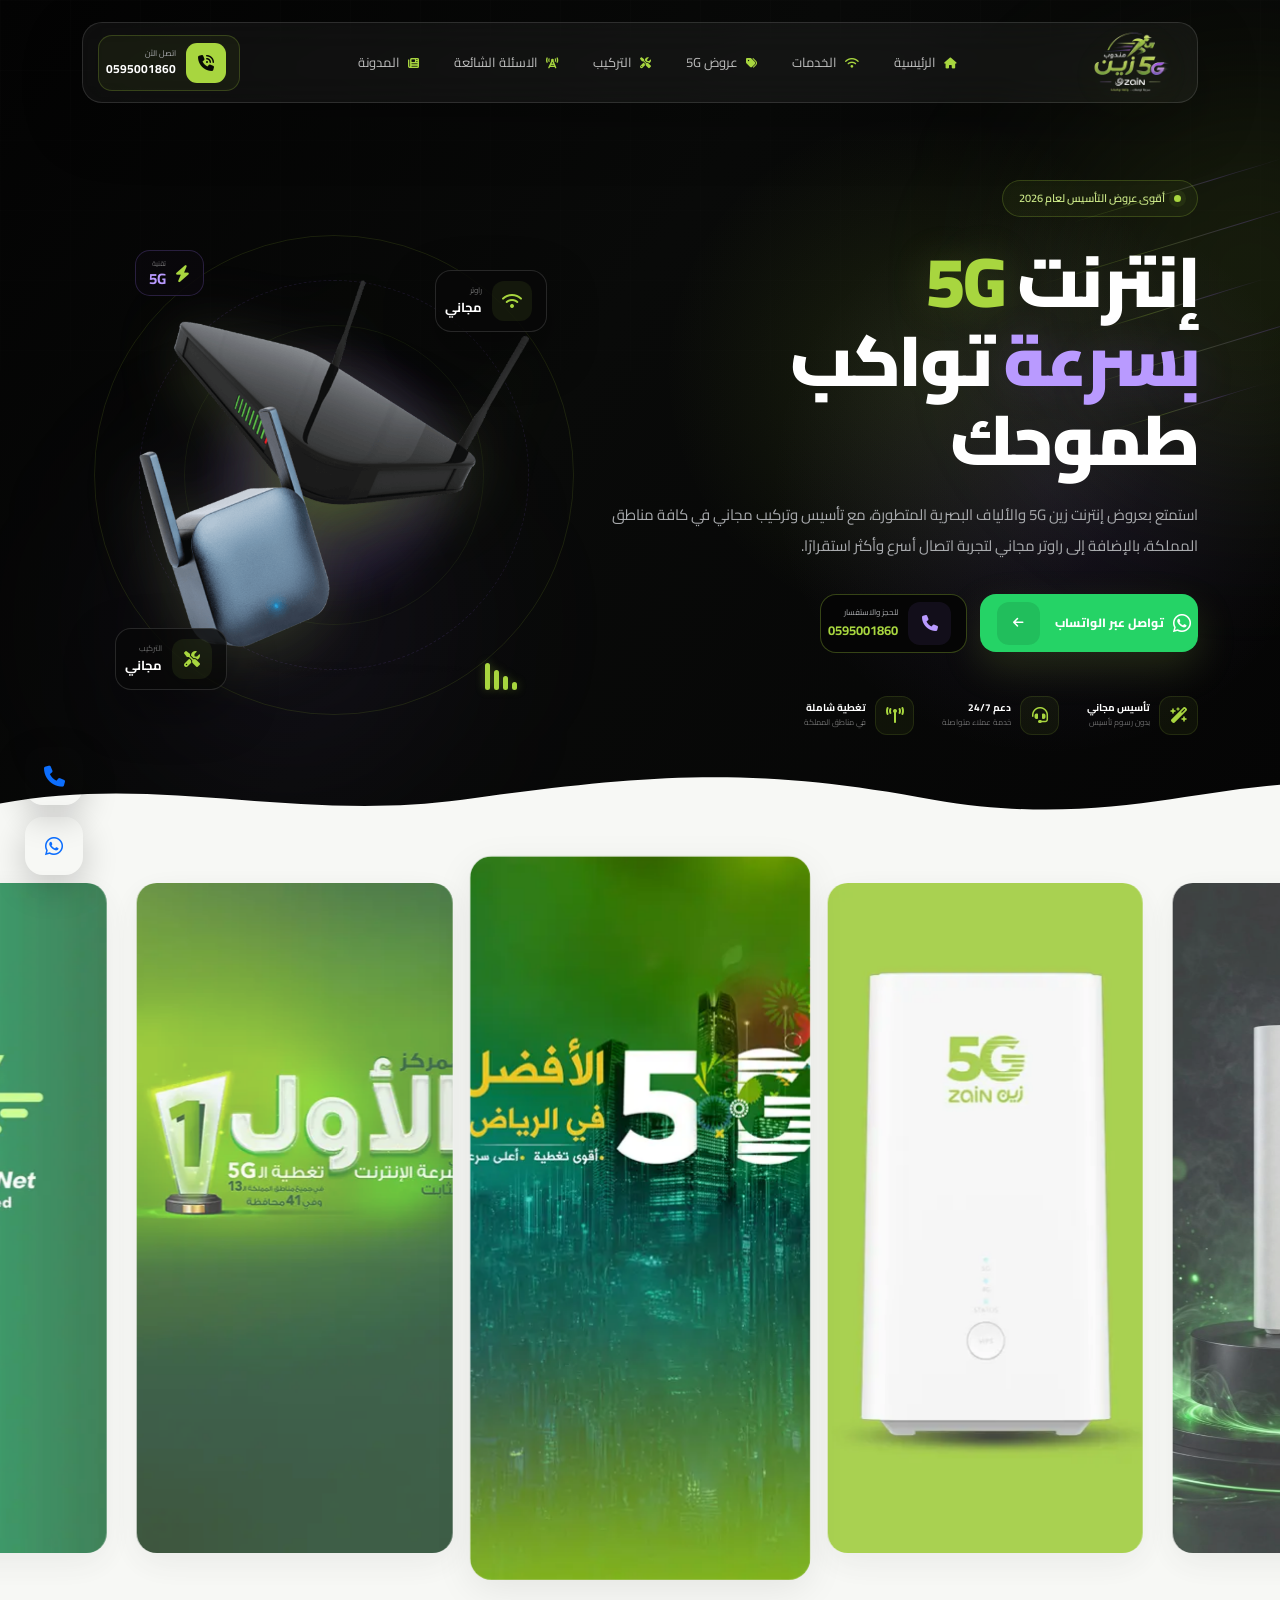
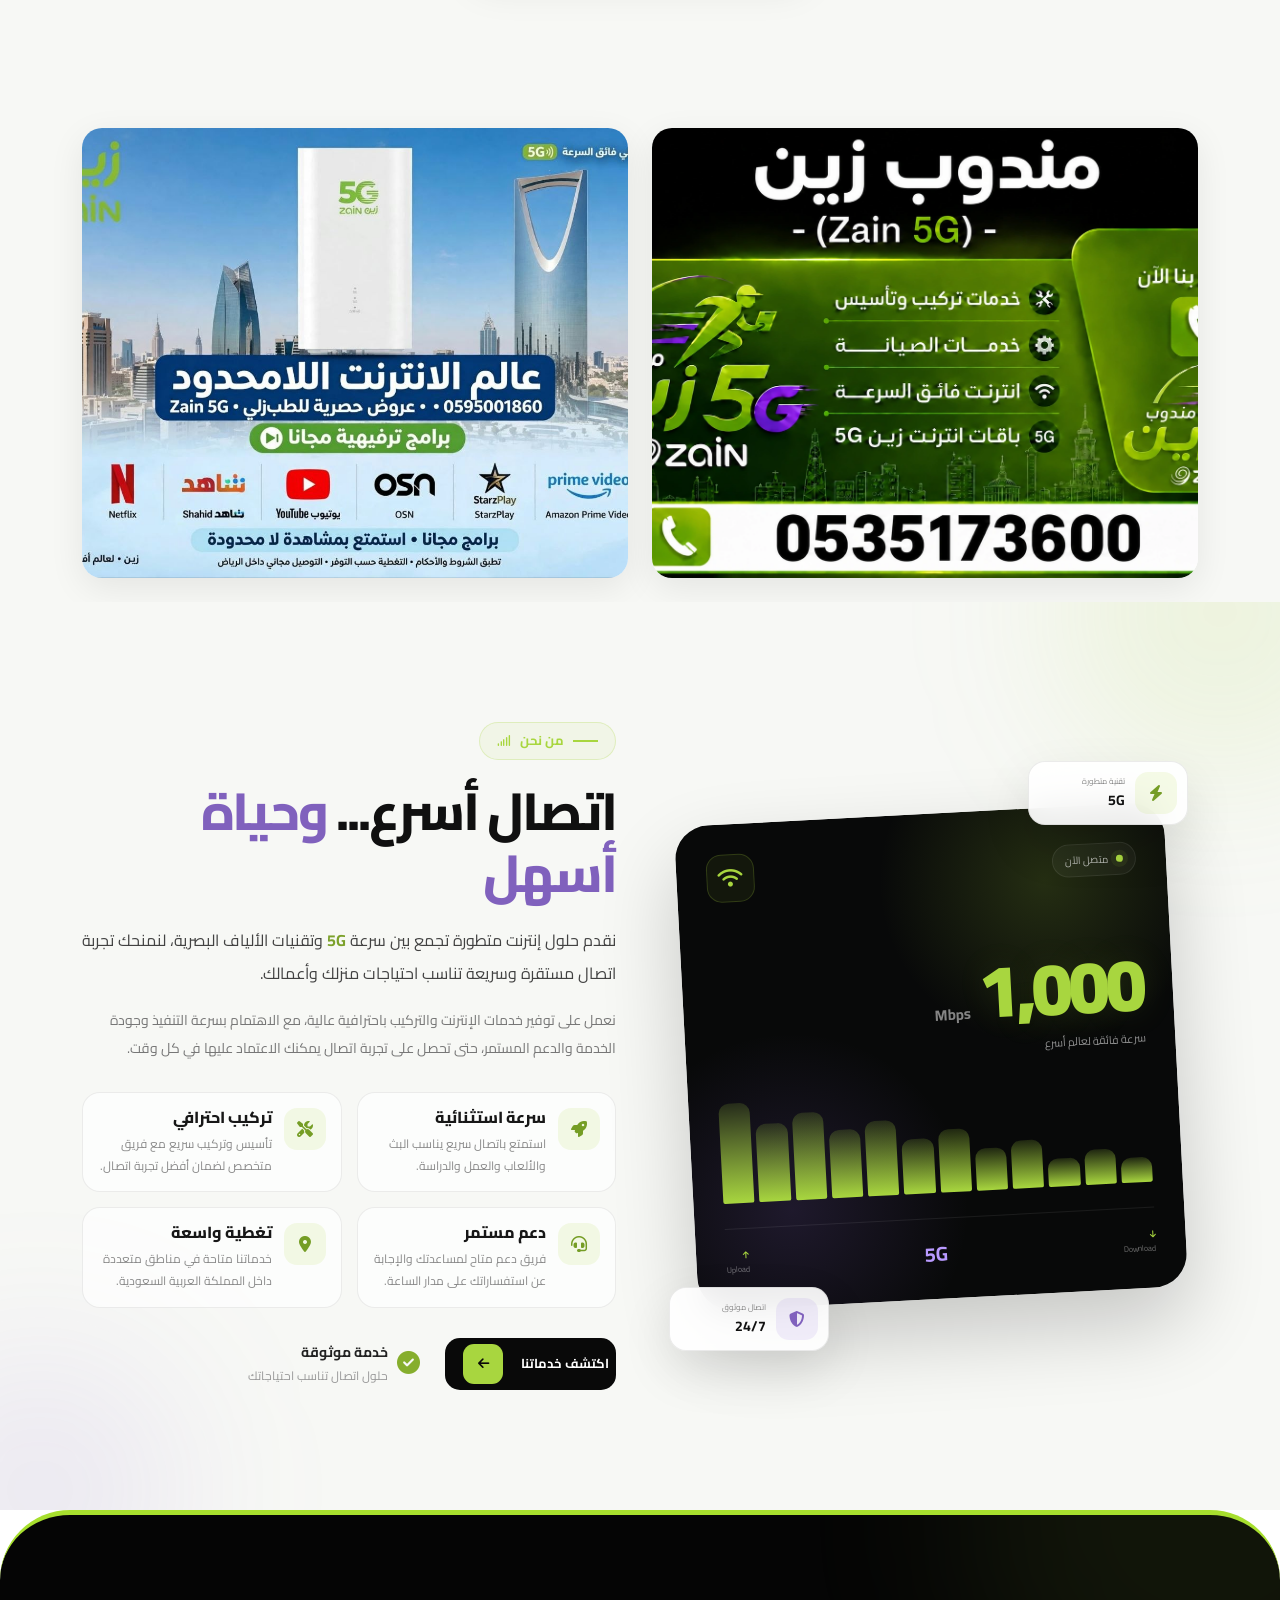
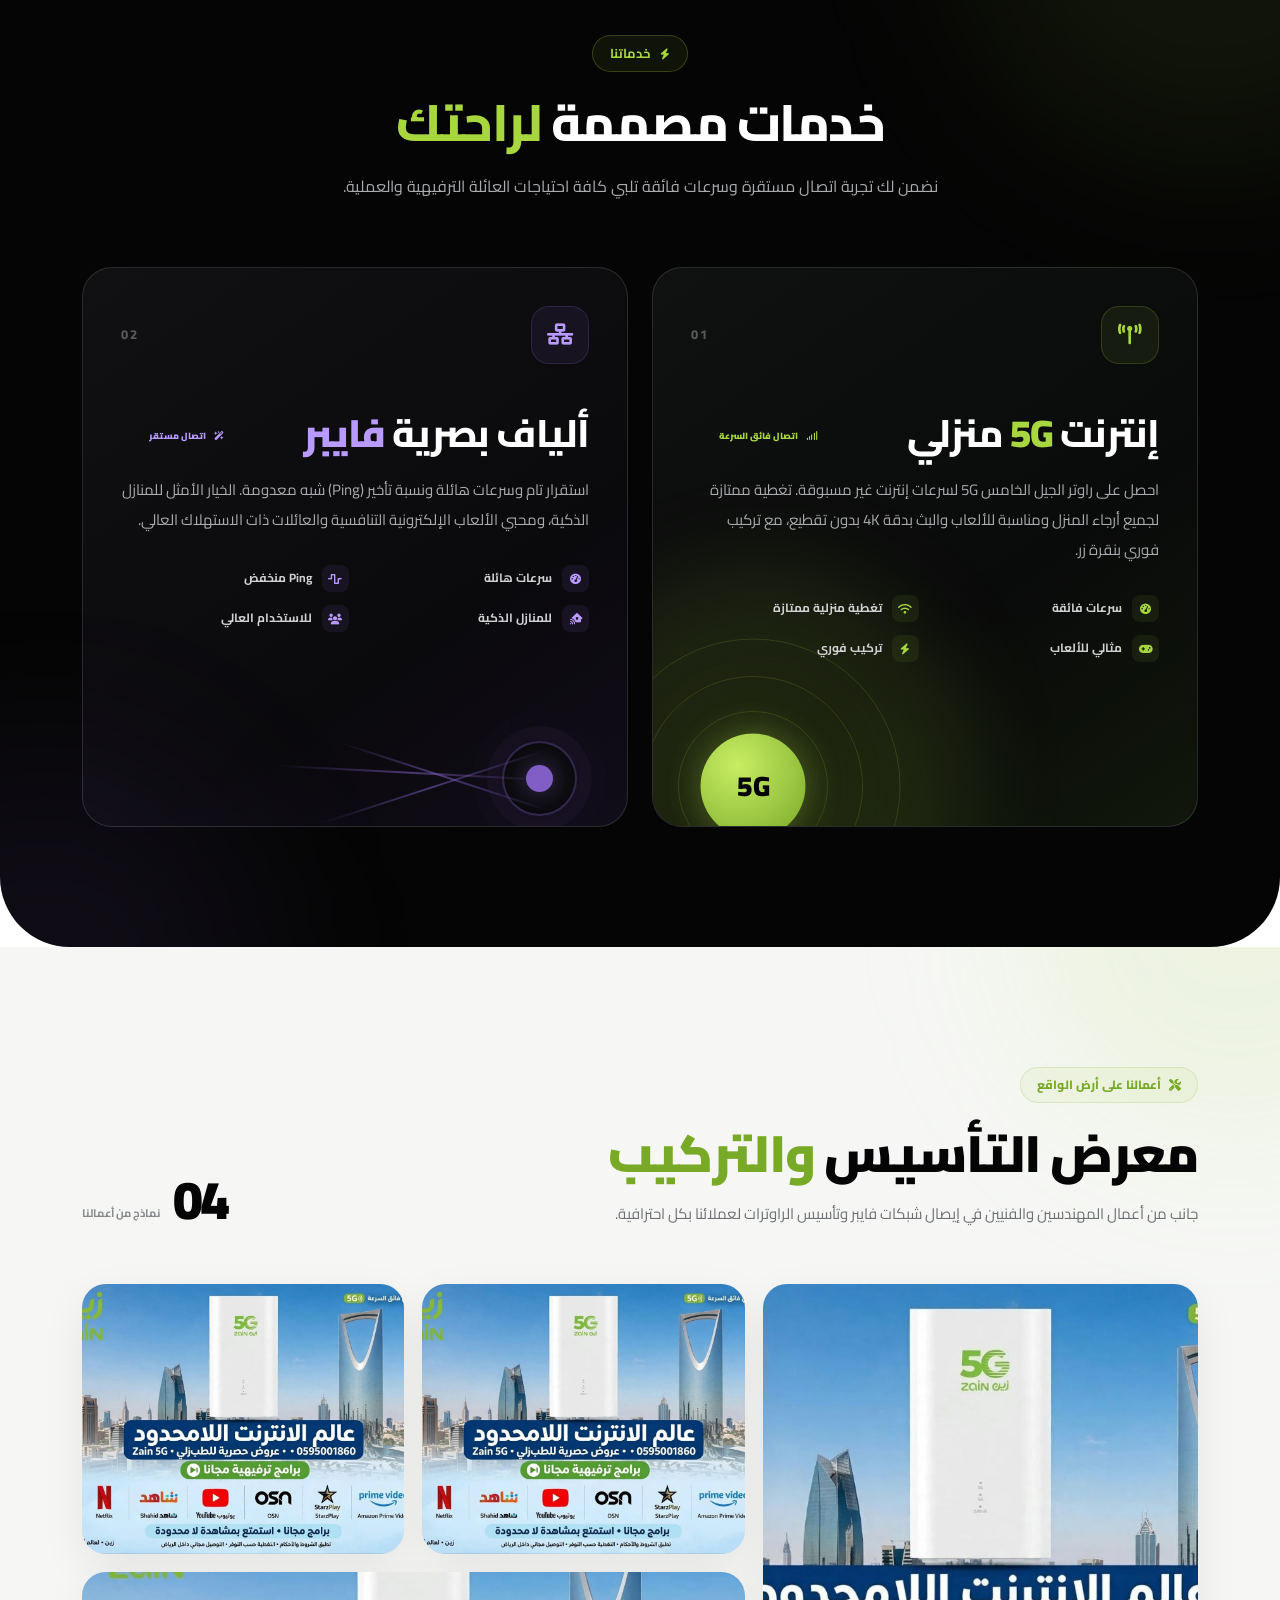
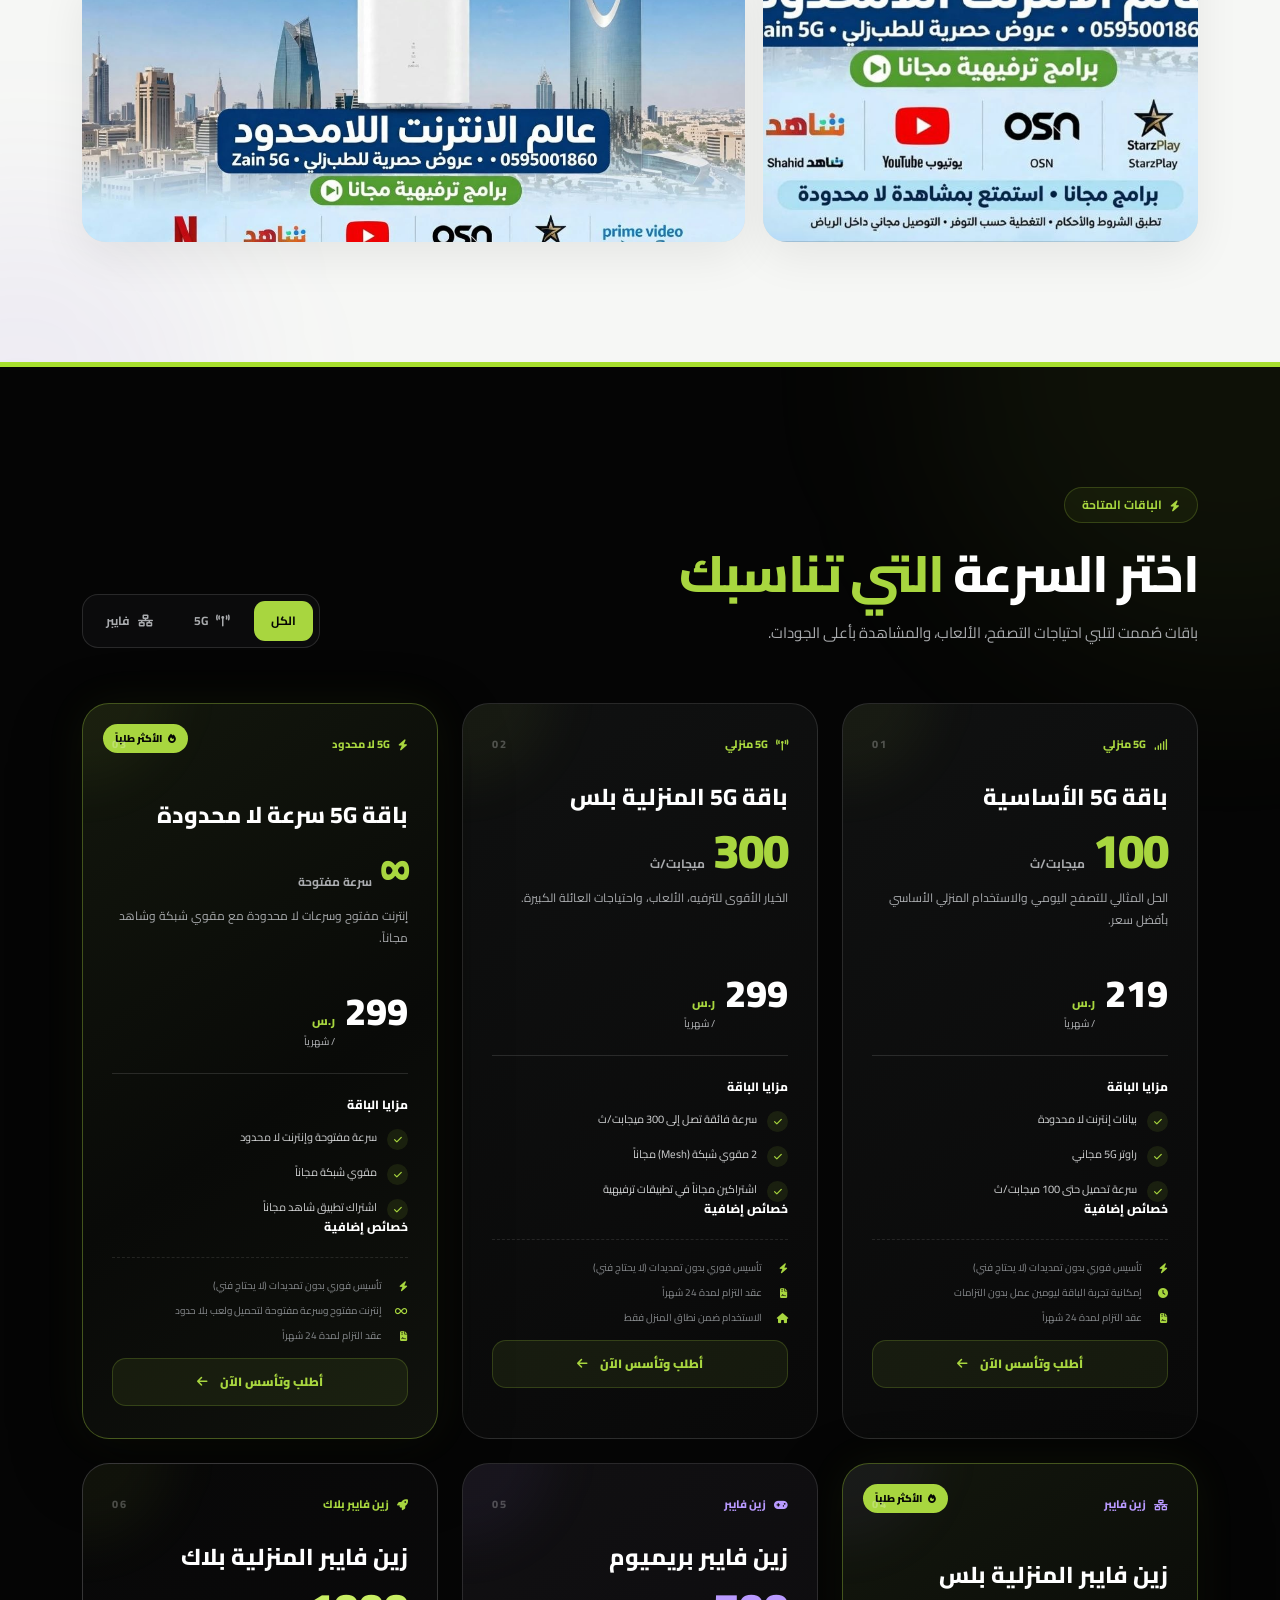
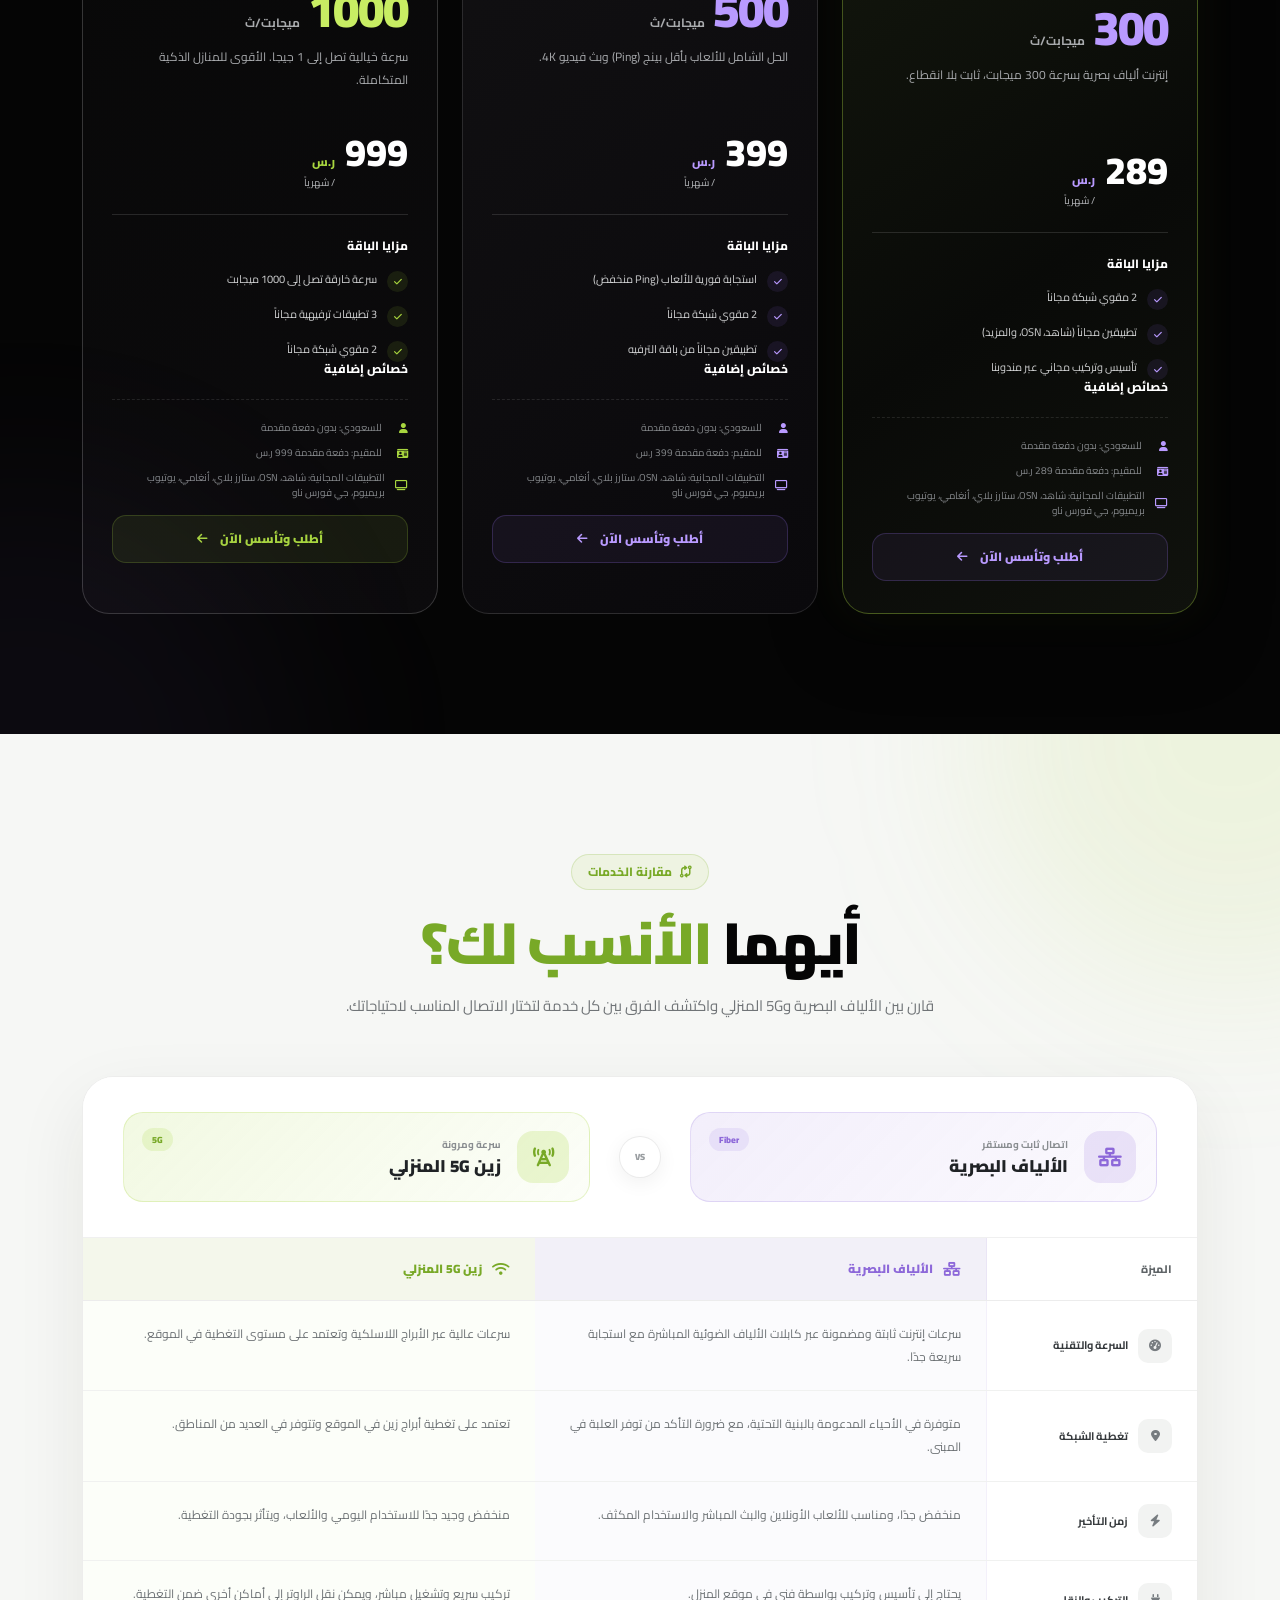
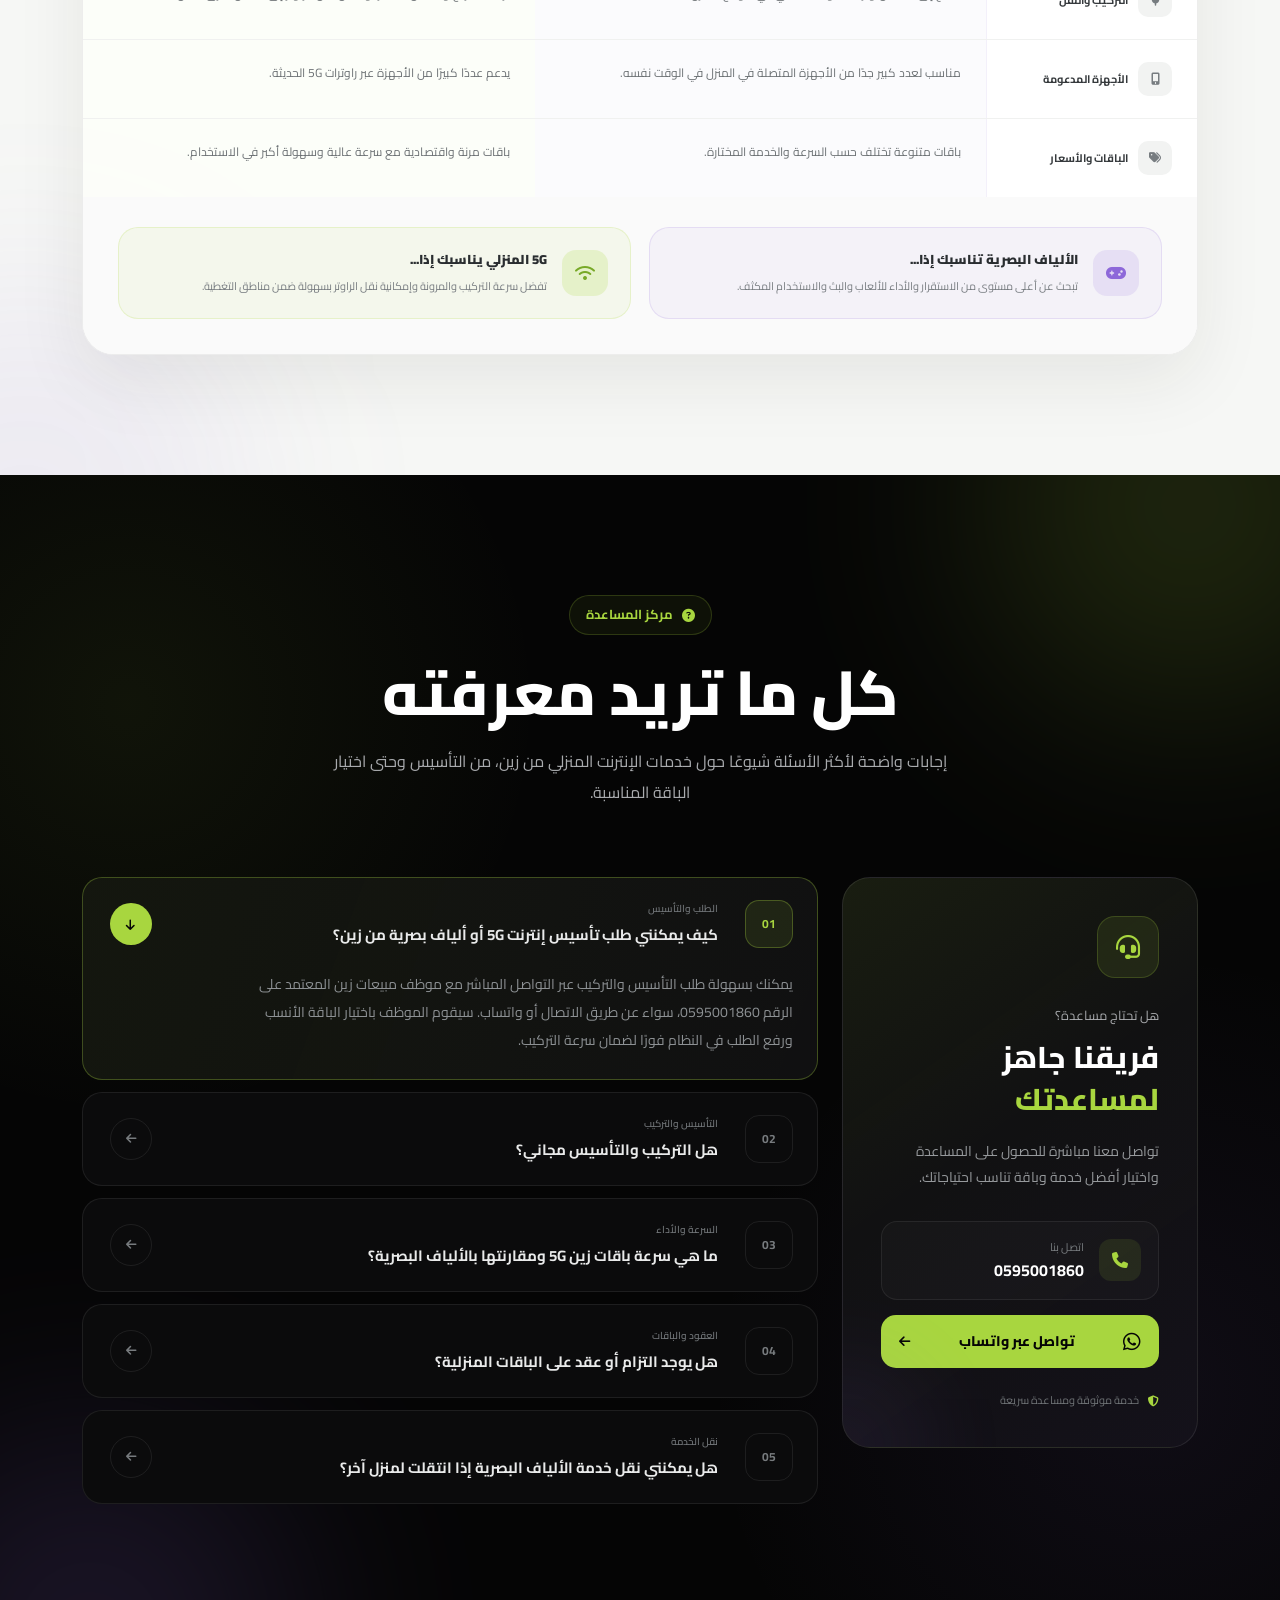
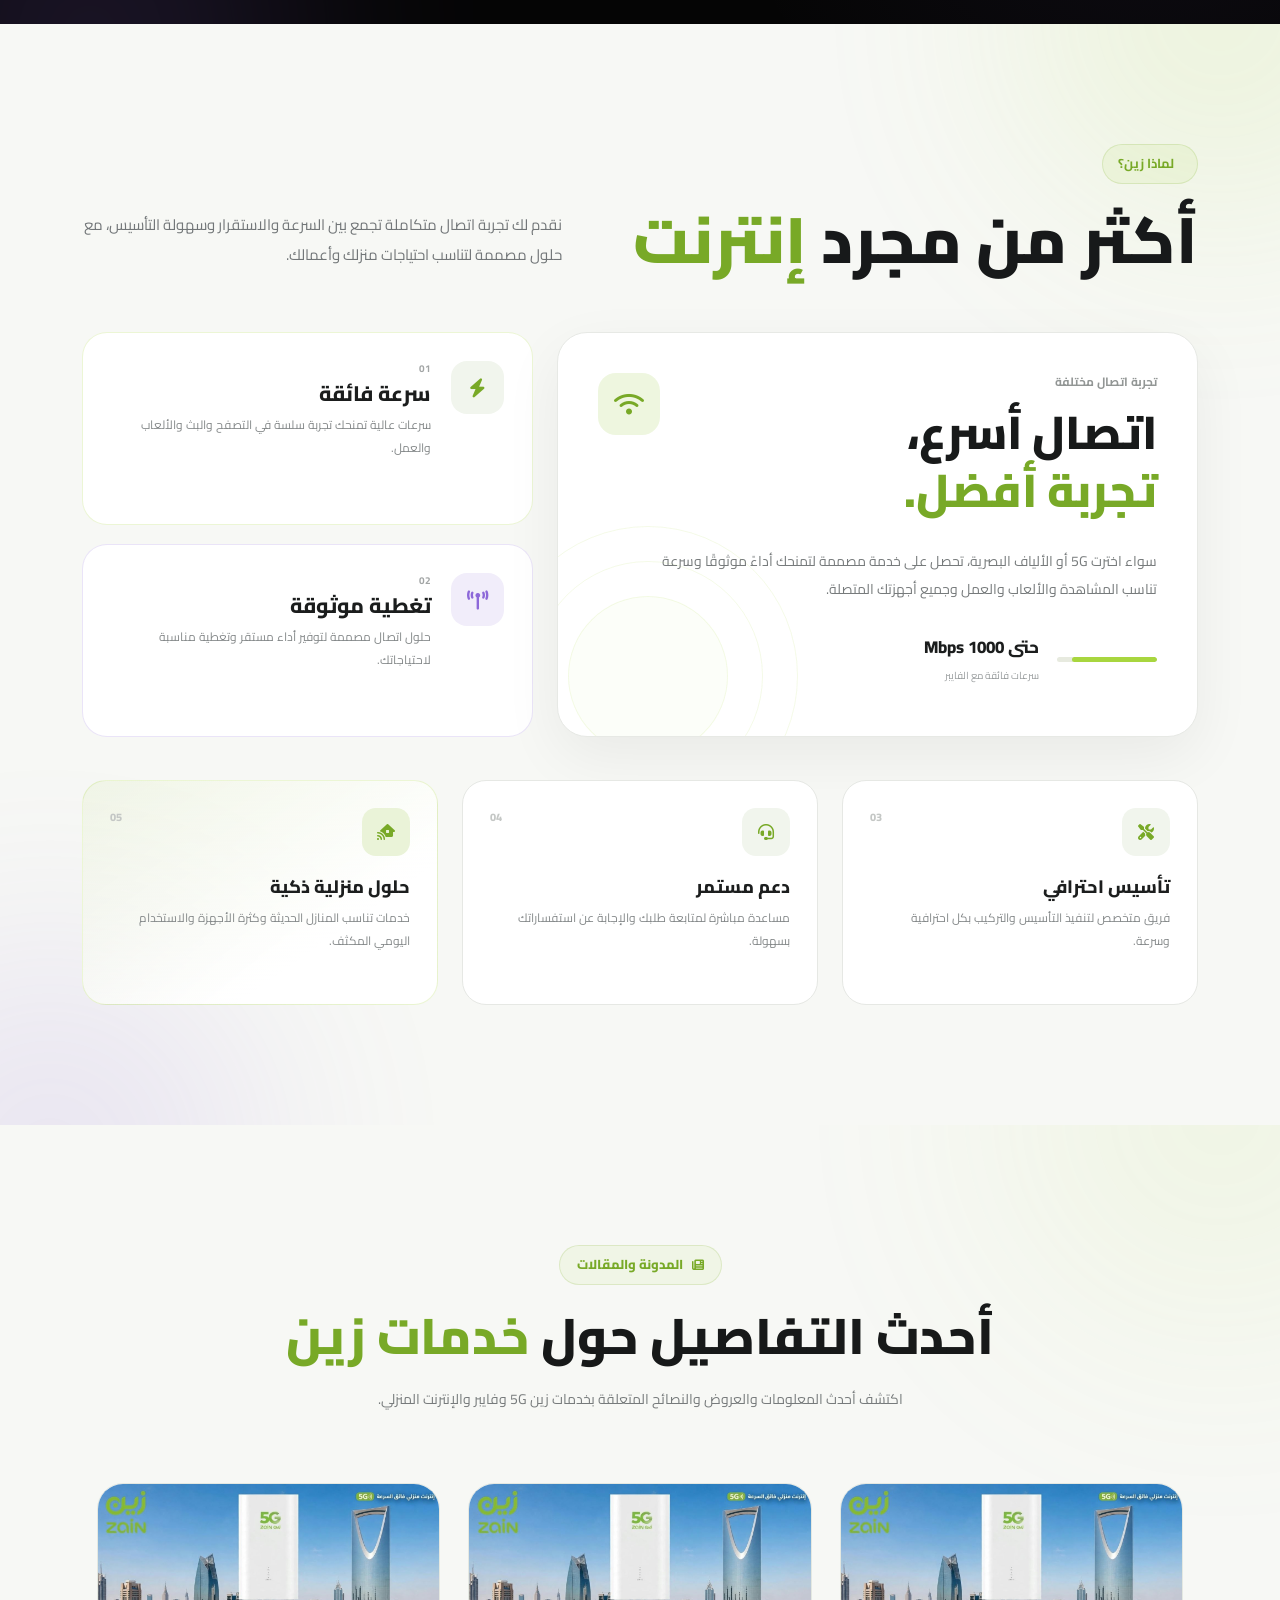
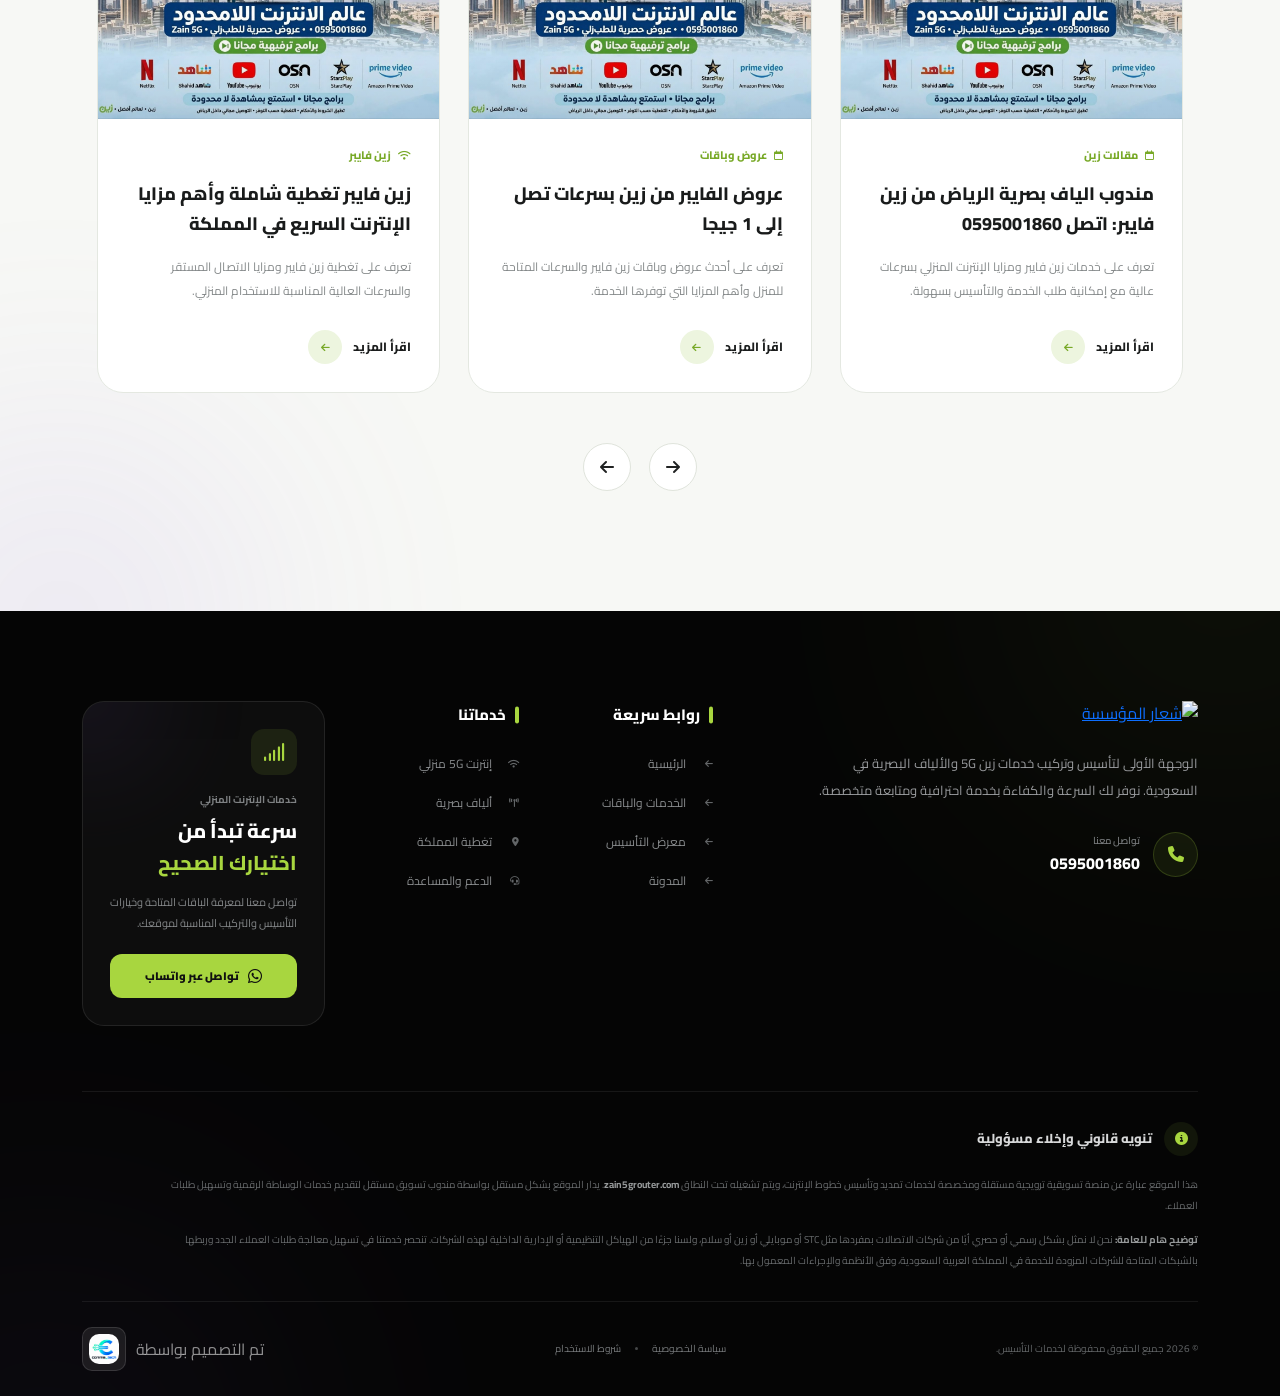
==== commit 153c786b: "Update index.html" ====
--- a/index.html
+++ b/index.html
@@ -92,14 +92,14 @@
 
                         </div>
 
-                        <a href="tel:0535173600" class="zain-nav-phone">
+                        <a href="tel:0595001860" class="zain-nav-phone">
                             <span>
                                 <i class="fa-solid fa-phone-volume"></i>
                             </span>
 
                             <div>
                                 <small>اتصل الآن</small>
-                                <strong>0535173600</strong>
+                                <strong>0595001860</strong>
                             </div>
                         </a>
 
@@ -112,7 +112,7 @@
             </nav>
             <div class="container zain-hero-container">
 
-                <div class="row align-items-center g-5">
+                <div class="row align-items-center g-4">
 
                     <div class="col-lg-7">
 
@@ -141,7 +141,7 @@
 
                             <div class="zain-hero-actions">
 
-                                <a href="https://wa.me/966535173600"
+                                <a href="https://wa.me/966595001860"
                                     target="_blank"
                                     class="zain-whatsapp-btn">
 
@@ -154,7 +154,7 @@
 
                                 </a>
 
-                                <a href="tel:0535173600" class="zain-phone-btn">
+                                <a href="tel:0595001860" class="zain-phone-btn">
 
                                     <span class="phone-icon">
                                         <i class="fa-solid fa-phone"></i>
@@ -162,7 +162,7 @@
 
                                     <span class="phone-content">
                                         <small>للحجز والاستفسار</small>
-                                        <strong>0535173600</strong>
+                                        <strong>0595001860</strong>
                                     </span>
 
                                 </a>
@@ -972,660 +972,364 @@
             </div>
 
         </section>
-        <section class="zain-packages-section" id="offers">
-
-            <div class="container">
-
-                <!-- Section Header -->
-                <div class="zain-packages-header">
-
-                    <div class="zain-packages-heading">
-
-                        <span class="zain-section-label">
+      
+<section class="zain-packages-section" id="offers">
+    <div class="container">
+
+        <div class="zain-packages-header">
+            <div class="zain-packages-heading">
+                <span class="zain-section-label">
+                    <i class="fa-solid fa-bolt"></i>
+                    الباقات المتاحة
+                </span>
+
+                <h2>اختر السرعة <span>التي تناسبك</span></h2>
+
+                <p>
+                    باقات صُممت لتلبي احتياجات التصفح، الألعاب،
+                    والمشاهدة بأعلى الجودات.
+                </p>
+            </div>
+
+            <div class="zain-package-switch">
+                <button class="active" type="button" data-package-filter="all">الكل</button>
+                <button type="button" data-package-filter="5g">
+                    <i class="fa-solid fa-tower-broadcast"></i> 5G
+                </button>
+                <button type="button" data-package-filter="fiber">
+                    <i class="fa-solid fa-network-wired"></i> فايبر
+                </button>
+            </div>
+        </div>
+
+        <div class="row g-4 zain-packages-grid">
+
+            <!-- PACKAGE 01: 5G BASIC -->
+            <div class="col-xl-4 col-md-6 zain-package-item" data-package-type="5g">
+                <article class="zain-package-card">
+
+                    <div class="zain-package-top">
+                        <div class="zain-package-type">
+                            <i class="fa-solid fa-signal"></i>
+                            5G منزلي
+                        </div>
+                        <span class="zain-package-index">01</span>
+                    </div>
+
+                    <h3>باقة 5G الأساسية</h3>
+
+                    <div class="zain-speed">
+                        <strong>100</strong>
+                        <span>ميجابت/ث</span>
+                    </div>
+
+                    <p class="zain-package-description">
+                        الحل المثالي للتصفح اليومي والاستخدام المنزلي الأساسي بأفضل سعر.
+                    </p>
+
+                    <div class="zain-package-price">
+                        <strong>219</strong>
+                        <span>ر.س <small>/ شهرياً</small></span>
+                    </div>
+
+                    <div class="zain-package-divider"></div>
+                    <h4>مزايا الباقة</h4>
+
+                    <ul class="zain-package-features">
+                        <li><i class="fa-solid fa-check"></i> بيانات إنترنت لا محدودة</li>
+                        <li><i class="fa-solid fa-check"></i> راوتر 5G مجاني</li>
+                        <li><i class="fa-solid fa-check"></i> سرعة تحميل حتى 100 ميجابت/ث</li>
+                    </ul>
+
+                    <h4>خصائص إضافية</h4>
+                    <div class="zain-package-extra">
+                        <span><i class="fa-solid fa-bolt"></i> تأسيس فوري بدون تمديدات (لا يحتاج فني)</span>
+                        <span><i class="fa-solid fa-clock"></i> إمكانية تجربة الباقة ليومين عمل بدون التزامات</span>
+                        <span><i class="fa-solid fa-file-contract"></i> عقد التزام لمدة 24 شهراً</span>
+                    </div>
+
+                    <a href="#" class="zain-package-btn" data-package="5G الأساسية">
+                        أطلب وتأسس الآن
+                        <i class="fa-solid fa-arrow-left"></i>
+                    </a>
+
+                </article>
+            </div>
+
+            <!-- PACKAGE 02: 5G HOME PLUS -->
+            <div class="col-xl-4 col-md-6 zain-package-item" data-package-type="5g">
+                <article class="zain-package-card">
+
+                    <div class="zain-package-top">
+                        <div class="zain-package-type">
+                            <i class="fa-solid fa-tower-broadcast"></i>
+                            5G منزلي
+                        </div>
+                        <span class="zain-package-index">02</span>
+                    </div>
+
+                    <h3>باقة 5G المنزلية بلس</h3>
+
+                    <div class="zain-speed">
+                        <strong>300</strong>
+                        <span>ميجابت/ث</span>
+                    </div>
+
+                    <p class="zain-package-description">
+                        الخيار الأقوى للترفيه، الألعاب، واحتياجات العائلة الكبيرة.
+                    </p>
+
+                    <div class="zain-package-price">
+                        <strong>299</strong>
+                        <span>ر.س <small>/ شهرياً</small></span>
+                    </div>
+
+                    <div class="zain-package-divider"></div>
+                    <h4>مزايا الباقة</h4>
+
+                    <ul class="zain-package-features">
+                        <li><i class="fa-solid fa-check"></i> سرعة فائقة تصل إلى 300 ميجابت/ث</li>
+                        <li><i class="fa-solid fa-check"></i> 2 مقوي شبكة (Mesh) مجاناً</li>
+                        <li><i class="fa-solid fa-check"></i> اشتراكين مجاناً في تطبيقات ترفيهية</li>
+                    </ul>
+
+                    <h4>خصائص إضافية</h4>
+                    <div class="zain-package-extra">
+                        <span><i class="fa-solid fa-bolt"></i> تأسيس فوري بدون تمديدات (لا يحتاج فني)</span>
+                        <span><i class="fa-solid fa-file-contract"></i> عقد التزام لمدة 24 شهراً</span>
+                        <span><i class="fa-solid fa-house"></i> الاستخدام ضمن نطاق المنزل فقط</span>
+                    </div>
+
+                    <a href="#" class="zain-package-btn" data-package="5G المنزلية بلس">
+                        أطلب وتأسس الآن
+                        <i class="fa-solid fa-arrow-left"></i>
+                    </a>
+
+                </article>
+            </div>
+
+            <!-- PACKAGE 03: 5G UNLIMITED -->
+            <div class="col-xl-4 col-md-6 zain-package-item" data-package-type="5g">
+                <article class="zain-package-card zain-package-popular">
+
+                    <div class="zain-popular-badge">
+                        <i class="fa-solid fa-fire"></i>
+                        الأكثر طلباً
+                    </div>
+
+                    <div class="zain-package-top">
+                        <div class="zain-package-type">
                             <i class="fa-solid fa-bolt"></i>
-                            الباقات المتاحة
-                        </span>
-
-                        <h2>
-                            اختر السرعة
-                            <span>التي تناسبك</span>
-                        </h2>
-
-                        <p>
-                            باقات صُممت لتلبي احتياجات التصفح، الألعاب،
-                            والمشاهدة بأعلى الجودات.
-                        </p>
-
-                    </div>
-
-                    <div class="zain-package-switch">
-
-                        <button class="active" type="button"
-                            data-package-filter="all">
-                            الكل
-                        </button>
-
-                        <button type="button" data-package-filter="5g">
-                            <i class="fa-solid fa-tower-broadcast"></i>
-                            5G
-                        </button>
-
-                        <button type="button" data-package-filter="fiber">
+                            5G لا محدود
+                        </div>
+                        <span class="zain-package-index">03</span>
+                    </div>
+
+                    <h3>باقة 5G سرعة لا محدودة</h3>
+
+                    <div class="zain-speed">
+                        <strong>∞</strong>
+                        <span>سرعة مفتوحة</span>
+                    </div>
+
+                    <p class="zain-package-description">
+                        إنترنت مفتوح وسرعات لا محدودة مع مقوي شبكة وشاهد مجاناً.
+                    </p>
+
+                    <div class="zain-package-price">
+                        <strong>299</strong>
+                        <span>ر.س <small>/ شهرياً</small></span>
+                    </div>
+
+                    <div class="zain-package-divider"></div>
+                    <h4>مزايا الباقة</h4>
+
+                    <ul class="zain-package-features">
+                        <li><i class="fa-solid fa-check"></i> سرعة مفتوحة وإنترنت لا محدود</li>
+                        <li><i class="fa-solid fa-check"></i> مقوي شبكة مجاناً</li>
+                        <li><i class="fa-solid fa-check"></i> اشتراك تطبيق شاهد مجاناً</li>
+                    </ul>
+
+                    <h4>خصائص إضافية</h4>
+                    <div class="zain-package-extra">
+                        <span><i class="fa-solid fa-bolt"></i> تأسيس فوري بدون تمديدات (لا يحتاج فني)</span>
+                        <span><i class="fa-solid fa-infinity"></i> إنترنت مفتوح وسرعة مفتوحة لتحميل ولعب بلا حدود</span>
+                        <span><i class="fa-solid fa-file-contract"></i> عقد التزام لمدة 24 شهراً</span>
+                    </div>
+
+                    <a href="#" class="zain-package-btn" data-package="5G سرعة لا محدودة">
+                        أطلب وتأسس الآن
+                        <i class="fa-solid fa-arrow-left"></i>
+                    </a>
+
+                </article>
+            </div>
+
+            <!-- PACKAGE 04: FIBER HOME PLUS -->
+            <div class="col-xl-4 col-md-6 zain-package-item" data-package-type="fiber">
+                <article class="zain-package-card zain-package-fiber zain-package-popular">
+
+                    <div class="zain-popular-badge">
+                        <i class="fa-solid fa-fire"></i>
+                        الأكثر طلباً
+                    </div>
+
+                    <div class="zain-package-top">
+                        <div class="zain-package-type">
                             <i class="fa-solid fa-network-wired"></i>
-                            فايبر
-                        </button>
-
-                    </div>
-
-                </div>
-
-                <!-- Packages Grid -->
-                <div class="row g-4 zain-packages-grid">
-
-                    <!-- =================================
-                 PACKAGE 01
-            ================================== -->
-                    <div class="col-xl-4 col-md-6 zain-package-item"
-                        data-package-type="5g">
-
-                        <article class="zain-package-card">
-
-                            <div class="zain-package-top">
-
-                                <div class="zain-package-type">
-                                    <i class="fa-solid fa-signal"></i>
-                                    5G منزلي
-                                </div>
-
-                                <span class="zain-package-index">
-                                    01
-                                </span>
-
-                            </div>
-
-                            <h3>
-                                باقة 5G الأساسية
-                            </h3>
-
-                            <div class="zain-speed">
-                                <strong>100</strong>
-                                <span>ميجابت/ث</span>
-                            </div>
-
-                            <p class="zain-package-description">
-                                الحل المثالي للتصفح اليومي والاستخدام المنزلي
-                                الأساسي بأفضل سعر.
-                            </p>
-
-                            <div class="zain-package-price">
-                                <strong>219</strong>
-                                <span>
-                                    ر.س
-                                    <small>/ شهرياً</small>
-                                </span>
-                            </div>
-
-                            <div class="zain-package-divider"></div>
-
-                            <h4>مزايا الباقة</h4>
-
-                            <ul class="zain-package-features">
-
-                                <li>
-                                    <i class="fa-solid fa-check"></i>
-                                    بيانات إنترنت لا محدودة
-                                </li>
-
-                                <li>
-                                    <i class="fa-solid fa-check"></i>
-                                    راوتر 5G مجاني
-                                </li>
-
-                                <li>
-                                    <i class="fa-solid fa-check"></i>
-                                    سرعة تحميل حتى 100 ميجابت/ث
-                                </li>
-
-                            </ul>
-
-                            <div class="zain-package-extra">
-
-                                <span>
-                                    <i class="fa-solid fa-bolt"></i>
-                                    تأسيس فوري بدون تمديدات
-                                </span>
-
-                                <span>
-                                    <i class="fa-solid fa-clock"></i>
-                                    تجربة الباقة ليومين عمل
-                                </span>
-
-                                <span>
-                                    <i class="fa-solid fa-file-contract"></i>
-                                    عقد التزام لمدة 24 شهراً
-                                </span>
-
-                            </div>
-
-                            <a href="https://wa.me/966535173600"
-                                target="_blank"
-                                class="zain-package-btn">
-
-                                أطلب وتأسس الآن
-
-                                <i class="fa-solid fa-arrow-left"></i>
-
-                            </a>
-
-                        </article>
-
-                    </div>
-
-                    <!-- =================================
-                 PACKAGE 02
-            ================================== -->
-                    <div class="col-xl-4 col-md-6 zain-package-item"
-                        data-package-type="5g">
-
-                        <article class="zain-package-card">
-
-                            <div class="zain-package-top">
-
-                                <div class="zain-package-type">
-                                    <i class="fa-solid fa-tower-broadcast"></i>
-                                    5G منزلي
-                                </div>
-
-                                <span class="zain-package-index">
-                                    02
-                                </span>
-
-                            </div>
-
-                            <h3>
-                                5G المنزلية بلس
-                            </h3>
-
-                            <div class="zain-speed">
-                                <strong>300</strong>
-                                <span>ميجابت/ث</span>
-                            </div>
-
-                            <p class="zain-package-description">
-                                الخيار الأقوى للترفيه، الألعاب، واحتياجات
-                                العائلة الكبيرة.
-                            </p>
-
-                            <div class="zain-package-price">
-                                <strong>299</strong>
-                                <span>
-                                    ر.س
-                                    <small>/ شهرياً</small>
-                                </span>
-                            </div>
-
-                            <div class="zain-package-divider"></div>
-
-                            <h4>مزايا الباقة</h4>
-
-                            <ul class="zain-package-features">
-
-                                <li>
-                                    <i class="fa-solid fa-check"></i>
-                                    سرعة فائقة تصل إلى 300 ميجابت/ث
-                                </li>
-
-                                <li>
-                                    <i class="fa-solid fa-check"></i>
-                                    2 مقوي شبكة Mesh مجاناً
-                                </li>
-
-                                <li>
-                                    <i class="fa-solid fa-check"></i>
-                                    اشتراكان مجاناً في تطبيقات ترفيهية
-                                </li>
-
-                            </ul>
-
-                            <div class="zain-package-extra">
-
-                                <span>
-                                    <i class="fa-solid fa-bolt"></i>
-                                    تأسيس فوري بدون تمديدات
-                                </span>
-
-                                <span>
-                                    <i class="fa-solid fa-file-contract"></i>
-                                    عقد التزام لمدة 24 شهراً
-                                </span>
-
-                                <span>
-                                    <i class="fa-solid fa-house"></i>
-                                    الاستخدام ضمن نطاق المنزل
-                                </span>
-
-                            </div>
-
-                            <a href="https://wa.me/966535173600"
-                                target="_blank"
-                                class="zain-package-btn">
-
-                                أطلب وتأسس الآن
-
-                                <i class="fa-solid fa-arrow-left"></i>
-
-                            </a>
-
-                        </article>
-
-                    </div>
-
-                    <!-- =================================
-                 PACKAGE 03 - POPULAR
-            ================================== -->
-                    <div class="col-xl-4 col-md-6 zain-package-item"
-                        data-package-type="5g">
-
-                        <article class="zain-package-card zain-package-popular">
-
-                            <div class="zain-popular-badge">
-                                <i class="fa-solid fa-fire"></i>
-                                الأكثر طلباً
-                            </div>
-
-                            <div class="zain-package-top">
-
-                                <div class="zain-package-type">
-                                    <i class="fa-solid fa-bolt"></i>
-                                    5G لا محدود
-                                </div>
-
-                                <span class="zain-package-index">
-                                    03
-                                </span>
-
-                            </div>
-
-                            <h3>
-                                5G سرعة لا محدودة
-                            </h3>
-
-                            <div class="zain-speed">
-                                <strong>∞</strong>
-                                <span>سرعة مفتوحة</span>
-                            </div>
-
-                            <p class="zain-package-description">
-                                إنترنت مفتوح وسرعات لا محدودة مع مقوي شبكة
-                                وشاهد مجاناً.
-                            </p>
-
-                            <div class="zain-package-price">
-                                <strong>299</strong>
-                                <span>
-                                    ر.س
-                                    <small>/ شهرياً</small>
-                                </span>
-                            </div>
-
-                            <div class="zain-package-divider"></div>
-
-                            <h4>مزايا الباقة</h4>
-
-                            <ul class="zain-package-features">
-
-                                <li>
-                                    <i class="fa-solid fa-check"></i>
-                                    سرعة مفتوحة وإنترنت لا محدود
-                                </li>
-
-                                <li>
-                                    <i class="fa-solid fa-check"></i>
-                                    مقوي شبكة مجاناً
-                                </li>
-
-                                <li>
-                                    <i class="fa-solid fa-check"></i>
-                                    اشتراك تطبيق شاهد مجاناً
-                                </li>
-
-                            </ul>
-
-                            <div class="zain-package-extra">
-
-                                <span>
-                                    <i class="fa-solid fa-bolt"></i>
-                                    تأسيس فوري بدون تمديدات
-                                </span>
-
-                                <span>
-                                    <i class="fa-solid fa-infinity"></i>
-                                    تحميل ولعب بلا حدود
-                                </span>
-
-                                <span>
-                                    <i class="fa-solid fa-file-contract"></i>
-                                    عقد التزام لمدة 24 شهراً
-                                </span>
-
-                            </div>
-
-                            <a href="https://wa.me/966535173600"
-                                target="_blank"
-                                class="zain-package-btn">
-
-                                أطلب وتأسس الآن
-
-                                <i class="fa-solid fa-arrow-left"></i>
-
-                            </a>
-
-                        </article>
-
-                    </div>
-
-                    <!-- =================================
-                 PACKAGE 04
-            ================================== -->
-                    <div class="col-xl-4 col-md-6 zain-package-item"
-                        data-package-type="fiber">
-
-                        <article class="zain-package-card zain-package-fiber">
-
-                            <div class="zain-package-top">
-
-                                <div class="zain-package-type">
-                                    <i class="fa-solid fa-network-wired"></i>
-                                    زين فايبر
-                                </div>
-
-                                <span class="zain-package-index">
-                                    04
-                                </span>
-
-                            </div>
-
-                            <h3>
-                                فايبر المنزلية بلس
-                            </h3>
-
-                            <div class="zain-speed">
-                                <strong>300</strong>
-                                <span>ميجابت/ث</span>
-                            </div>
-
-                            <p class="zain-package-description">
-                                إنترنت ألياف بصرية بسرعة 300 ميجابت،
-                                ثابت بلا انقطاع.
-                            </p>
-
-                            <div class="zain-package-price">
-                                <strong>289</strong>
-                                <span>
-                                    ر.س
-                                    <small>/ شهرياً</small>
-                                </span>
-                            </div>
-
-                            <div class="zain-package-divider"></div>
-
-                            <h4>مزايا الباقة</h4>
-
-                            <ul class="zain-package-features">
-
-                                <li>
-                                    <i class="fa-solid fa-check"></i>
-                                    2 مقوي شبكة مجاناً
-                                </li>
-
-                                <li>
-                                    <i class="fa-solid fa-check"></i>
-                                    تطبيقان مجاناً
-                                </li>
-
-                                <li>
-                                    <i class="fa-solid fa-check"></i>
-                                    تأسيس وتركيب مجاني
-                                </li>
-
-                            </ul>
-
-                            <div class="zain-package-extra">
-
-                                <span>
-                                    <i class="fa-solid fa-user"></i>
-                                    للسعودي بدون دفعة مقدمة
-                                </span>
-
-                                <span>
-                                    <i class="fa-solid fa-id-card"></i>
-                                    للمقيم دفعة مقدمة 289 ر.س
-                                </span>
-
-                                <span>
-                                    <i class="fa-solid fa-tv"></i>
-                                    شاهد و OSN والمزيد
-                                </span>
-
-                            </div>
-
-                            <a href="https://wa.me/966535173600"
-                                target="_blank"
-                                class="zain-package-btn">
-
-                                أطلب وتأسس الآن
-
-                                <i class="fa-solid fa-arrow-left"></i>
-
-                            </a>
-
-                        </article>
-
-                    </div>
-
-                    <!-- =================================
-                 PACKAGE 05
-            ================================== -->
-                    <div class="col-xl-4 col-md-6 zain-package-item"
-                        data-package-type="fiber">
-
-                        <article class="zain-package-card zain-package-fiber">
-
-                            <div class="zain-package-top">
-
-                                <div class="zain-package-type">
-                                    <i class="fa-solid fa-gamepad"></i>
-                                    زين فايبر
-                                </div>
-
-                                <span class="zain-package-index">
-                                    05
-                                </span>
-
-                            </div>
-
-                            <h3>
-                                فايبر بريميوم
-                            </h3>
-
-                            <div class="zain-speed">
-                                <strong>500</strong>
-                                <span>ميجابت/ث</span>
-                            </div>
-
-                            <p class="zain-package-description">
-                                الحل الشامل للألعاب بأقل بينج (Ping)
-                                وبث فيديو 4K.
-                            </p>
-
-                            <div class="zain-package-price">
-                                <strong>399</strong>
-                                <span>
-                                    ر.س
-                                    <small>/ شهرياً</small>
-                                </span>
-                            </div>
-
-                            <div class="zain-package-divider"></div>
-
-                            <h4>مزايا الباقة</h4>
-
-                            <ul class="zain-package-features">
-
-                                <li>
-                                    <i class="fa-solid fa-check"></i>
-                                    استجابة فورية للألعاب Ping منخفض
-                                </li>
-
-                                <li>
-                                    <i class="fa-solid fa-check"></i>
-                                    2 مقوي شبكة مجاناً
-                                </li>
-
-                                <li>
-                                    <i class="fa-solid fa-check"></i>
-                                    تطبيقان مجاناً من باقة الترفيه
-                                </li>
-
-                            </ul>
-
-                            <div class="zain-package-extra">
-
-                                <span>
-                                    <i class="fa-solid fa-user"></i>
-                                    للسعودي بدون دفعة مقدمة
-                                </span>
-
-                                <span>
-                                    <i class="fa-solid fa-id-card"></i>
-                                    للمقيم دفعة مقدمة 399 ر.س
-                                </span>
-
-                                <span>
-                                    <i class="fa-solid fa-tv"></i>
-                                    تطبيقات ترفيهية متنوعة
-                                </span>
-
-                            </div>
-
-                            <a href="https://wa.me/966535173600"
-                                target="_blank"
-                                class="zain-package-btn">
-
-                                أطلب وتأسس الآن
-
-                                <i class="fa-solid fa-arrow-left"></i>
-
-                            </a>
-
-                        </article>
-
-                    </div>
-
-                    <!-- =================================
-                 PACKAGE 06
-            ================================== -->
-                    <div class="col-xl-4 col-md-6 zain-package-item"
-                        data-package-type="fiber">
-
-                        <article class="zain-package-card zain-package-black">
-
-                            <div class="zain-package-top">
-
-                                <div class="zain-package-type">
-                                    <i class="fa-solid fa-rocket"></i>
-                                    زين فايبر بلاك
-                                </div>
-
-                                <span class="zain-package-index">
-                                    06
-                                </span>
-
-                            </div>
-
-                            <h3>
-                                فايبر المنزلية بلاك
-                            </h3>
-
-                            <div class="zain-speed">
-                                <strong>1000</strong>
-                                <span>ميجابت/ث</span>
-                            </div>
-
-                            <p class="zain-package-description">
-                                سرعة خيالية تصل إلى 1 جيجا. الأقوى للمنازل
-                                الذكية المتكاملة.
-                            </p>
-
-                            <div class="zain-package-price">
-                                <strong>999</strong>
-                                <span>
-                                    ر.س
-                                    <small>/ شهرياً</small>
-                                </span>
-                            </div>
-
-                            <div class="zain-package-divider"></div>
-
-                            <h4>مزايا الباقة</h4>
-
-                            <ul class="zain-package-features">
-
-                                <li>
-                                    <i class="fa-solid fa-check"></i>
-                                    سرعة خارقة تصل إلى 1000 ميجابت
-                                </li>
-
-                                <li>
-                                    <i class="fa-solid fa-check"></i>
-                                    3 تطبيقات ترفيهية مجاناً
-                                </li>
-
-                                <li>
-                                    <i class="fa-solid fa-check"></i>
-                                    2 مقوي شبكة مجاناً
-                                </li>
-
-                            </ul>
-
-                            <div class="zain-package-extra">
-
-                                <span>
-                                    <i class="fa-solid fa-user"></i>
-                                    للسعودي بدون دفعة مقدمة
-                                </span>
-
-                                <span>
-                                    <i class="fa-solid fa-id-card"></i>
-                                    للمقيم دفعة مقدمة 999 ر.س
-                                </span>
-
-                                <span>
-                                    <i class="fa-solid fa-tv"></i>
-                                    باقة ترفيهية متكاملة
-                                </span>
-
-                            </div>
-
-                            <a href="https://wa.me/966535173600"
-                                target="_blank"
-                                class="zain-package-btn">
-
-                                أطلب وتأسس الآن
-
-                                <i class="fa-solid fa-arrow-left"></i>
-
-                            </a>
-
-                        </article>
-
-                    </div>
-
-                </div>
-
+                            زين فايبر
+                        </div>
+                        <span class="zain-package-index">04</span>
+                    </div>
+
+                    <h3>زين فايبر المنزلية بلس</h3>
+
+                    <div class="zain-speed">
+                        <strong>300</strong>
+                        <span>ميجابت/ث</span>
+                    </div>
+
+                    <p class="zain-package-description">
+                        إنترنت ألياف بصرية بسرعة 300 ميجابت، ثابت بلا انقطاع.
+                    </p>
+
+                    <div class="zain-package-price">
+                        <strong>289</strong>
+                        <span>ر.س <small>/ شهرياً</small></span>
+                    </div>
+
+                    <div class="zain-package-divider"></div>
+                    <h4>مزايا الباقة</h4>
+
+                    <ul class="zain-package-features">
+                        <li><i class="fa-solid fa-check"></i> 2 مقوي شبكة مجاناً</li>
+                        <li><i class="fa-solid fa-check"></i> تطبيقين مجاناً (شاهد، OSN، والمزيد)</li>
+                        <li><i class="fa-solid fa-check"></i> تأسيس وتركيب مجاني عبر مندوبنا</li>
+                    </ul>
+
+                    <h4>خصائص إضافية</h4>
+                    <div class="zain-package-extra">
+                        <span><i class="fa-solid fa-user"></i> للسعودي: بدون دفعة مقدمة</span>
+                        <span><i class="fa-solid fa-id-card"></i> للمقيم: دفعة مقدمة 289 ر.س</span>
+                        <span><i class="fa-solid fa-tv"></i> التطبيقات المجانية: شاهد، OSN، ستارز بلاي، أنغامي، يوتيوب بريميوم، جي فورس ناو</span>
+                    </div>
+
+                    <a href="#" class="zain-package-btn" data-package="فايبر المنزلية بلس">
+                        أطلب وتأسس الآن
+                        <i class="fa-solid fa-arrow-left"></i>
+                    </a>
+
+                </article>
             </div>
 
-        </section>
+            <!-- PACKAGE 05: FIBER PREMIUM -->
+            <div class="col-xl-4 col-md-6 zain-package-item" data-package-type="fiber">
+                <article class="zain-package-card zain-package-fiber">
+
+                    <div class="zain-package-top">
+                        <div class="zain-package-type">
+                            <i class="fa-solid fa-gamepad"></i>
+                            زين فايبر
+                        </div>
+                        <span class="zain-package-index">05</span>
+                    </div>
+
+                    <h3>زين فايبر بريميوم</h3>
+
+                    <div class="zain-speed">
+                        <strong>500</strong>
+                        <span>ميجابت/ث</span>
+                    </div>
+
+                    <p class="zain-package-description">
+                        الحل الشامل للألعاب بأقل بينج (Ping) وبث فيديو 4K.
+                    </p>
+
+                    <div class="zain-package-price">
+                        <strong>399</strong>
+                        <span>ر.س <small>/ شهرياً</small></span>
+                    </div>
+
+                    <div class="zain-package-divider"></div>
+                    <h4>مزايا الباقة</h4>
+
+                    <ul class="zain-package-features">
+                        <li><i class="fa-solid fa-check"></i> استجابة فورية للألعاب (Ping منخفض)</li>
+                        <li><i class="fa-solid fa-check"></i> 2 مقوي شبكة مجاناً</li>
+                        <li><i class="fa-solid fa-check"></i> تطبيقين مجاناً من باقة الترفيه</li>
+                    </ul>
+
+                    <h4>خصائص إضافية</h4>
+                    <div class="zain-package-extra">
+                        <span><i class="fa-solid fa-user"></i> للسعودي: بدون دفعة مقدمة</span>
+                        <span><i class="fa-solid fa-id-card"></i> للمقيم: دفعة مقدمة 399 ر.س</span>
+                        <span><i class="fa-solid fa-tv"></i> التطبيقات المجانية: شاهد، OSN، ستارز بلاي، أنغامي، يوتيوب بريميوم، جي فورس ناو</span>
+                    </div>
+
+                    <a href="#" class="zain-package-btn" data-package="فايبر بريميوم">
+                        أطلب وتأسس الآن
+                        <i class="fa-solid fa-arrow-left"></i>
+                    </a>
+
+                </article>
+            </div>
+
+            <!-- PACKAGE 06: FIBER BLACK -->
+            <div class="col-xl-4 col-md-6 zain-package-item" data-package-type="fiber">
+                <article class="zain-package-card zain-package-black">
+
+                    <div class="zain-package-top">
+                        <div class="zain-package-type">
+                            <i class="fa-solid fa-rocket"></i>
+                            زين فايبر بلاك
+                        </div>
+                        <span class="zain-package-index">06</span>
+                    </div>
+
+                    <h3>زين فايبر المنزلية بلاك</h3>
+
+                    <div class="zain-speed">
+                        <strong>1000</strong>
+                        <span>ميجابت/ث</span>
+                    </div>
+
+                    <p class="zain-package-description">
+                        سرعة خيالية تصل إلى 1 جيجا. الأقوى للمنازل الذكية المتكاملة.
+                    </p>
+
+                    <div class="zain-package-price">
+                        <strong>999</strong>
+                        <span>ر.س <small>/ شهرياً</small></span>
+                    </div>
+
+                    <div class="zain-package-divider"></div>
+                    <h4>مزايا الباقة</h4>
+
+                    <ul class="zain-package-features">
+                        <li><i class="fa-solid fa-check"></i> سرعة خارقة تصل إلى 1000 ميجابت</li>
+                        <li><i class="fa-solid fa-check"></i> 3 تطبيقات ترفيهية مجاناً</li>
+                        <li><i class="fa-solid fa-check"></i> 2 مقوي شبكة مجاناً</li>
+                    </ul>
+
+                    <h4>خصائص إضافية</h4>
+                    <div class="zain-package-extra">
+                        <span><i class="fa-solid fa-user"></i> للسعودي: بدون دفعة مقدمة</span>
+                        <span><i class="fa-solid fa-id-card"></i> للمقيم: دفعة مقدمة 999 ر.س</span>
+                        <span><i class="fa-solid fa-tv"></i> التطبيقات المجانية: شاهد، OSN، ستارز بلاي، أنغامي، يوتيوب بريميوم، جي فورس ناو</span>
+                    </div>
+
+                    <a href="#" class="zain-package-btn" data-package="فايبر المنزلية بلاك">
+                        أطلب وتأسس الآن
+                        <i class="fa-solid fa-arrow-left"></i>
+                    </a>
+
+                </article>
+            </div>
+
+        </div>
+    </div>
+</section>
+
         <section class="zain-comparison-section" id="comparison">
             <div class="container">
 
@@ -1910,11 +1614,11 @@
                                 <i class="fa-solid fa-phone"></i>
                                 <div>
                                     <small>اتصل بنا</small>
-                                    <strong>0535173600</strong>
-                                </div>
-                            </div>
-
-                            <a href="https://wa.me/966535173600"
+                                    <strong>0595001860</strong>
+                                </div>
+                            </div>
+
+                            <a href="https://wa.me/966595001860"
                                 target="_blank"
                                 class="zain-faq-dark-whatsapp">
 
@@ -1972,7 +1676,7 @@
                                         التواصل
                                         المباشر مع موظف مبيعات زين المعتمد على
                                         الرقم
-                                        0535173600، سواء عن طريق الاتصال أو
+                                        0595001860، سواء عن طريق الاتصال أو
                                         واتساب.
                                         سيقوم الموظف باختيار الباقة الأنسب ورفع
                                         الطلب
@@ -2361,7 +2065,7 @@
 
                                     <div class="zain-blog-slide-image">
                                         <img
-                                            src="https://www.zain5grouter.com/_next/image?url=%2Fimages%2Fzain-services-0535173600.webp&w=3840&q=75"
+                                            src="images/offer-7.jpg"
                                             alt="مندوب الياف بصرية الرياض من زين فايبر">
                                     </div>
 
@@ -2376,7 +2080,7 @@
                                         <h3>
                                             مندوب الياف بصرية الرياض من زين
                                             فايبر:
-                                            اتصل 0535173600
+                                            اتصل 0595001860
                                         </h3>
 
                                         <p>
@@ -2405,7 +2109,7 @@
 
                                     <div class="zain-blog-slide-image">
                                         <img
-                                            src="https://www.zain5grouter.com/_next/image?url=%2Fimages%2Fzain-services-0535173600.webp&w=3840&q=75"
+                                            src="images/offer-7.jpg"
                                             alt="عروض الفايبر من زين">
                                     </div>
 
@@ -2446,7 +2150,7 @@
 
                                     <div class="zain-blog-slide-image">
                                         <img
-                                            src="https://www.zain5grouter.com/_next/image?url=%2Fimages%2Fzain-services-0535173600.webp&w=3840&q=75"
+                                            src="images/offer-7.jpg"
                                             alt="تغطية زين فايبر">
                                     </div>
 
@@ -2489,7 +2193,7 @@
 
                                     <div class="zain-blog-slide-image">
                                         <img
-                                            src="https://www.zain5grouter.com/_next/image?url=%2Fimages%2Fzain-services-0535173600.webp&w=3840&q=75"
+                                            src="images/offer-7.jpg"
                                             alt="تغيير كلمة مرور راوتر زين">
                                     </div>
 
@@ -2531,7 +2235,7 @@
 
                                     <div class="zain-blog-slide-image">
                                         <img
-                                            src="https://www.zain5grouter.com/_next/image?url=%2Fimages%2Fzain-services-0535173600.webp&w=3840&q=75"
+                                            src="images/offer-7.jpg"
                                             alt="تغطية زين الياف بصرية">
                                     </div>
 
@@ -2573,7 +2277,7 @@
 
                                     <div class="zain-blog-slide-image">
                                         <img
-                                            src="https://www.zain5grouter.com/_next/image?url=%2Fimages%2Fzain-services-0535173600.webp&w=3840&q=75"
+                                            src="images/offer-7.jpg"
                                             alt="اعدادات مودم زين فايبر">
                                     </div>
 
@@ -2613,7 +2317,7 @@
 
                                     <div class="zain-blog-slide-image">
                                         <img
-                                            src="https://www.zain5grouter.com/_next/image?url=%2Fimages%2Fzain-services-0535173600.webp&w=3840&q=75"
+                                            src="images/offer-7.jpg"
                                             alt="ارخص فايبر في السعودية">
                                     </div>
 
@@ -2704,7 +2408,7 @@
                                 </p>
 
                                 <a
-                                    href="tel:0535173600"
+                                    href="tel:0595001860"
                                     class="zain-footer-phone">
                                     <span class="zain-footer-phone-icon">
                                         <i class="fa-solid fa-phone"></i>
@@ -2712,7 +2416,7 @@
 
                                     <span>
                                         <small>تواصل معنا</small>
-                                        0535173600
+                                        0595001860
                                     </span>
                                 </a>
 
@@ -2798,7 +2502,7 @@
                                     </li>
 
                                     <li>
-                                        <a href="tel:0535173600">
+                                        <a href="tel:0595001860">
                                             <i class="fa-solid fa-headset"></i>
                                             الدعم والمساعدة
                                         </a>
@@ -2833,7 +2537,7 @@
                                 </p>
 
                                 <a
-                                    href="https://wa.me/966535173600"
+                                    href="https://wa.me/966595001860"
                                     target="_blank"
                                     class="zain-footer-whatsapp">
                                     <i class="fa-brands fa-whatsapp"></i>
@@ -2921,7 +2625,7 @@
 
                         <a
                             target="_blank"
-href="https://wa.me/966535173600?text=مرحباً،%20أنا%20قادم%20من%20موقع%20زين%20للإنترنت%20وأرغب%20في%20الاستفسار%20عن%20المواقع%20والإعلانات."                            class="designer-logo"
+href="https://wa.me/201228602122?text=مرحباً،%20أنا%20قادم%20من%20موقع%20زين%20للإنترنت%20وأرغب%20في%20الاستفسار%20عن%20المواقع%20والإعلانات."                            class="designer-logo"
                             aria-label="التواصل عبر واتساب">
                             <img
                                 src="images/logo-1.jpg"
@@ -2938,18 +2642,18 @@
         </footer>
         <div class="zain-floating-actions">
 
-    <a href="tel:0535173600"
-       class="zain-floating-btn zain-phone-btn"
+    <a href="tel:0595001860"
+       class="zain-floating-btn zain-floating-phone-btn"
        aria-label="اتصل بنا"
        title="اتصل بنا">
         <i class="fa-solid fa-phone"></i>
         <span class="zain-floating-tooltip">اتصل بنا</span>
     </a>
 
-    <a href="https://wa.me/966535173600?text=مرحباً،%20أنا%20قادم%20من%20موقع%20زين%20للإنترنت%20وأرغب%20في%20الاستفسار%20عن%20خدماتكم."
+    <a href="https://wa.me/966595001860?text=مرحباً،%20أنا%20قادم%20من%20موقع%20زين%20للإنترنت%20وأرغب%20في%20الاستفسار%20عن%20خدماتكم."
        target="_blank"
        rel="noopener noreferrer"
-       class="zain-floating-btn zain-whatsapp-btn"
+       class="zain-floating-btn zain-floating-whatsapp-btn"
        aria-label="تواصل معنا عبر واتساب"
        title="واتساب">
         <i class="fa-brands fa-whatsapp"></i>
--- a/css/index.css
+++ b/css/index.css
@@ -6245,4 +6245,145 @@
 .designer-logo:hover {
   background: rgba(255, 255, 255, 0.15);
   transform: translateY(-2px);
+}
+.zain-floating-actions {
+    position: fixed;
+    left: 25px;
+    bottom: 25px;
+    z-index: 9999;
+    display: flex;
+    flex-direction: column;
+    gap: 12px;
+}
+
+.zain-floating-btn {
+    position: relative;
+    width: 58px;
+    height: 58px;
+    display: flex;
+    align-items: center;
+    justify-content: center;
+    border-radius: 18px;
+    text-decoration: none;
+    font-size: 21px;
+    transition: all .35s ease;
+    box-shadow: 0 12px 35px rgba(0,0,0,.2);
+}
+
+.zain-floating-btn::before {
+    content: "";
+    position: absolute;
+    inset: -4px;
+    border-radius: 21px;
+    border: 1px solid transparent;
+    opacity: 0;
+    transition: all .35s ease;
+}
+
+.zain-floating-btn:hover {
+    transform: translateY(-5px) scale(1.05);
+}
+
+.zain-floating-btn:hover::before {
+    opacity: 1;
+}
+
+.zain-phone-btn {
+    background: var(--zain-black);
+    color: var(--zain-green);
+    border: 1px solid rgba(168,214,63,.3);
+}
+
+.zain-phone-btn:hover {
+    background: var(--zain-green);
+    color: var(--zain-black);
+    box-shadow: 0 15px 40px rgba(168,214,63,.25);
+}
+
+.zain-phone-btn::before {
+    border-color: rgba(168,214,63,.4);
+}
+
+.zain-whatsapp-btn {
+    background: #25d366;
+    color: #fff;
+}
+
+.zain-whatsapp-btn:hover {
+    background: #20bd5b;
+    color: #fff;
+    box-shadow: 0 15px 40px rgba(37,211,102,.3);
+}
+
+.zain-whatsapp-btn::before {
+    border-color: rgba(37,211,102,.45);
+}
+
+.zain-floating-btn i {
+    position: relative;
+    z-index: 2;
+}
+
+.zain-floating-tooltip {
+    position: absolute;
+    left: calc(100% + 13px);
+    top: 50%;
+    transform: translateY(-50%) translateX(8px);
+    padding: 8px 13px;
+    border-radius: 9px;
+    background: var(--zain-black);
+    color: #fff;
+    white-space: nowrap;
+    font-size: 12px;
+    font-weight: 700;
+    opacity: 0;
+    visibility: hidden;
+    pointer-events: none;
+    transition: all .3s ease;
+    box-shadow: 0 8px 25px rgba(0,0,0,.15);
+}
+
+.zain-floating-tooltip::after {
+    content: "";
+    position: absolute;
+    right: -5px;
+    top: 50%;
+    width: 10px;
+    height: 10px;
+    background: var(--zain-black);
+    transform: translateY(-50%) rotate(45deg);
+}
+
+.zain-floating-btn:hover .zain-floating-tooltip {
+    opacity: 1;
+    visibility: visible;
+    transform: translateY(-50%) translateX(0);
+}
+
+.zain-phone-btn .zain-floating-tooltip {
+    color: var(--zain-green);
+}
+
+@media (max-width: 575px) {
+
+    .zain-floating-actions {
+        left: 15px;
+        bottom: 15px;
+        gap: 9px;
+    }
+
+    .zain-floating-btn {
+        width: 52px;
+        height: 52px;
+        border-radius: 16px;
+        font-size: 19px;
+    }
+
+    .zain-floating-btn::before {
+        border-radius: 19px;
+    }
+
+    .zain-floating-tooltip {
+        display: none;
+    }
 }
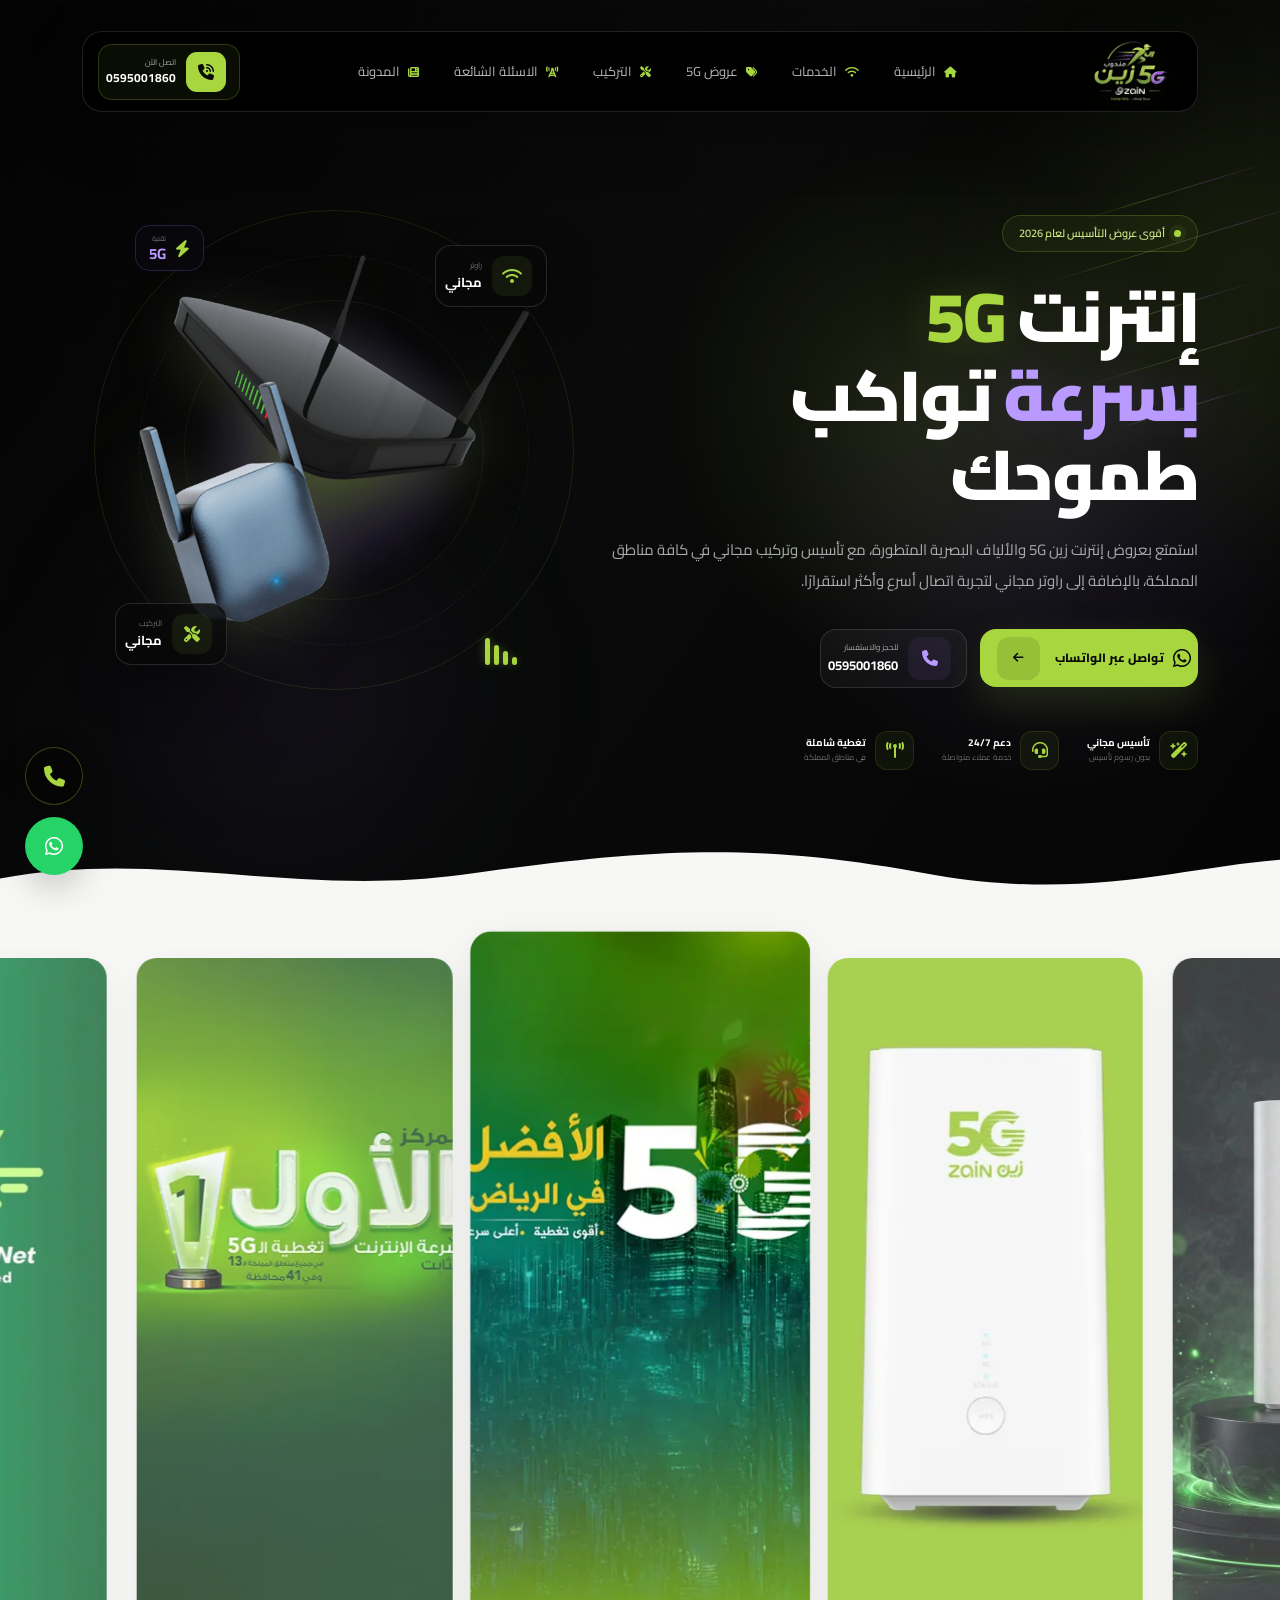
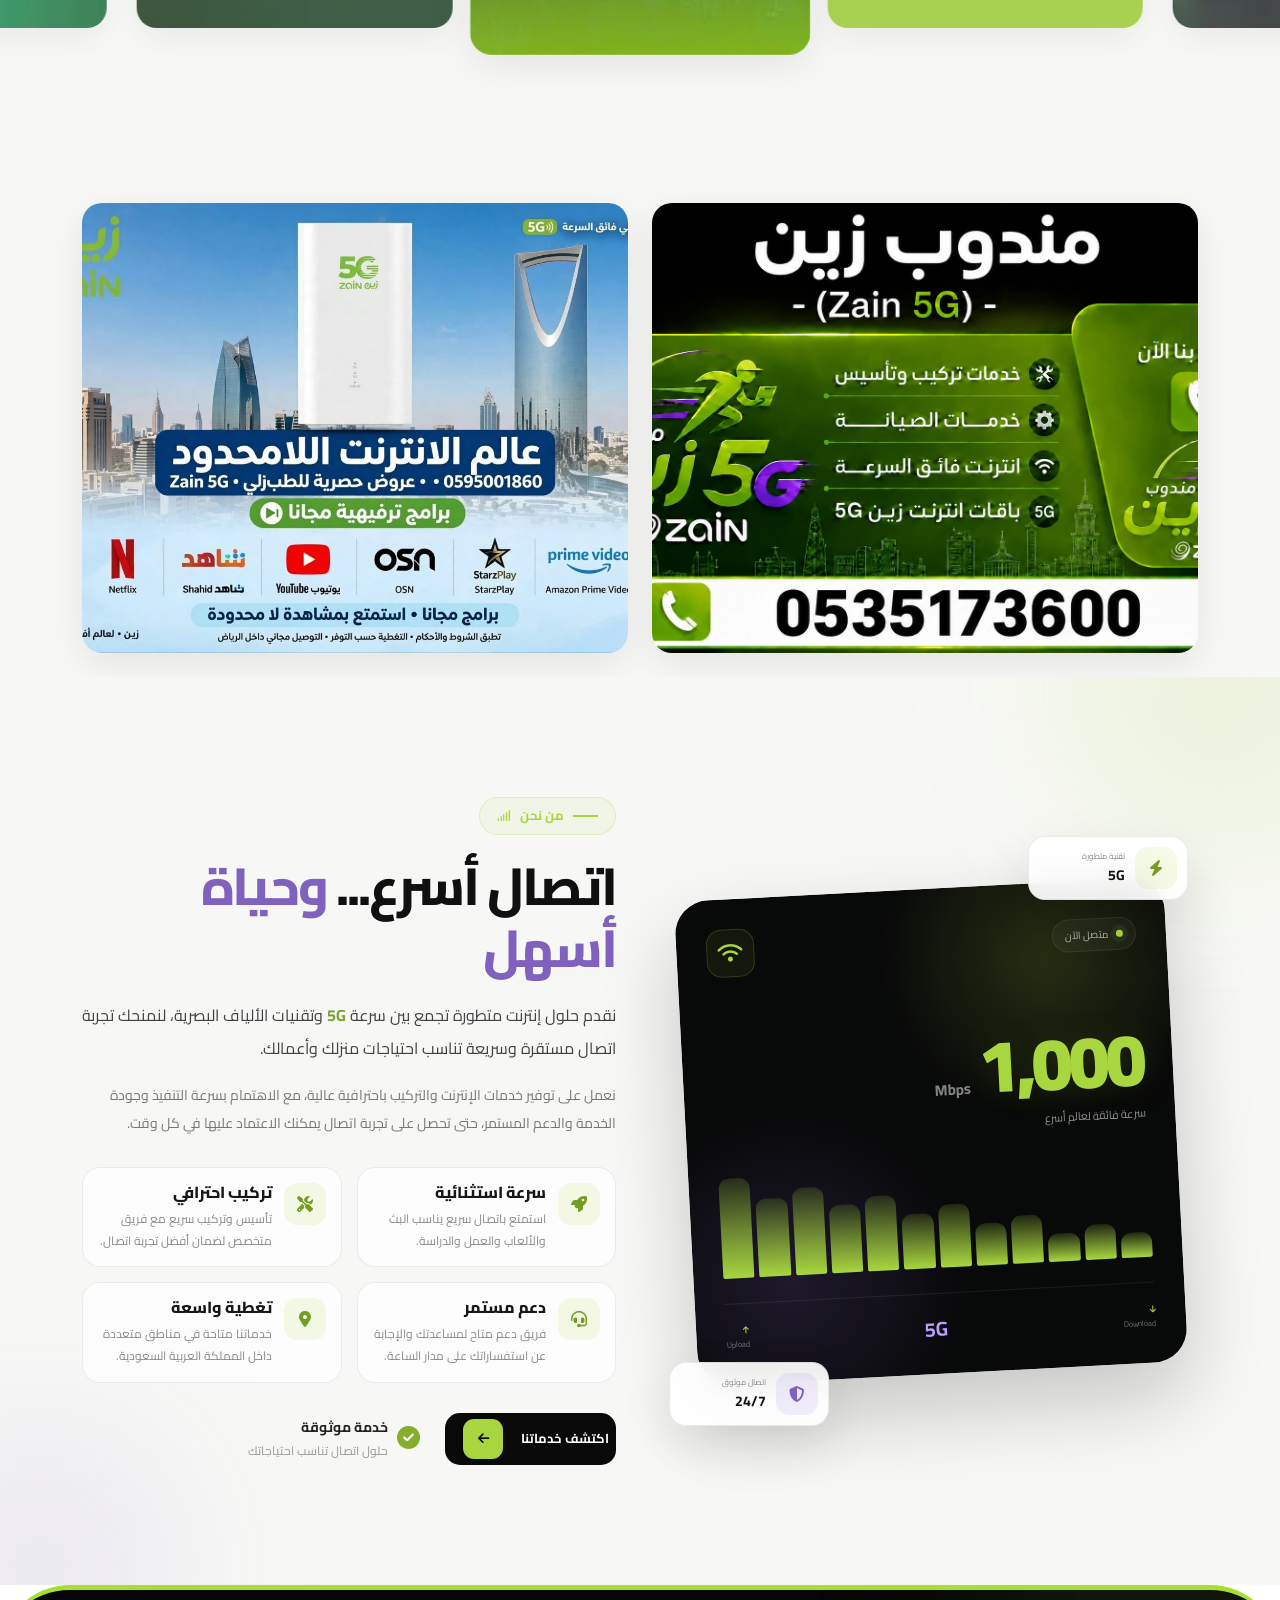
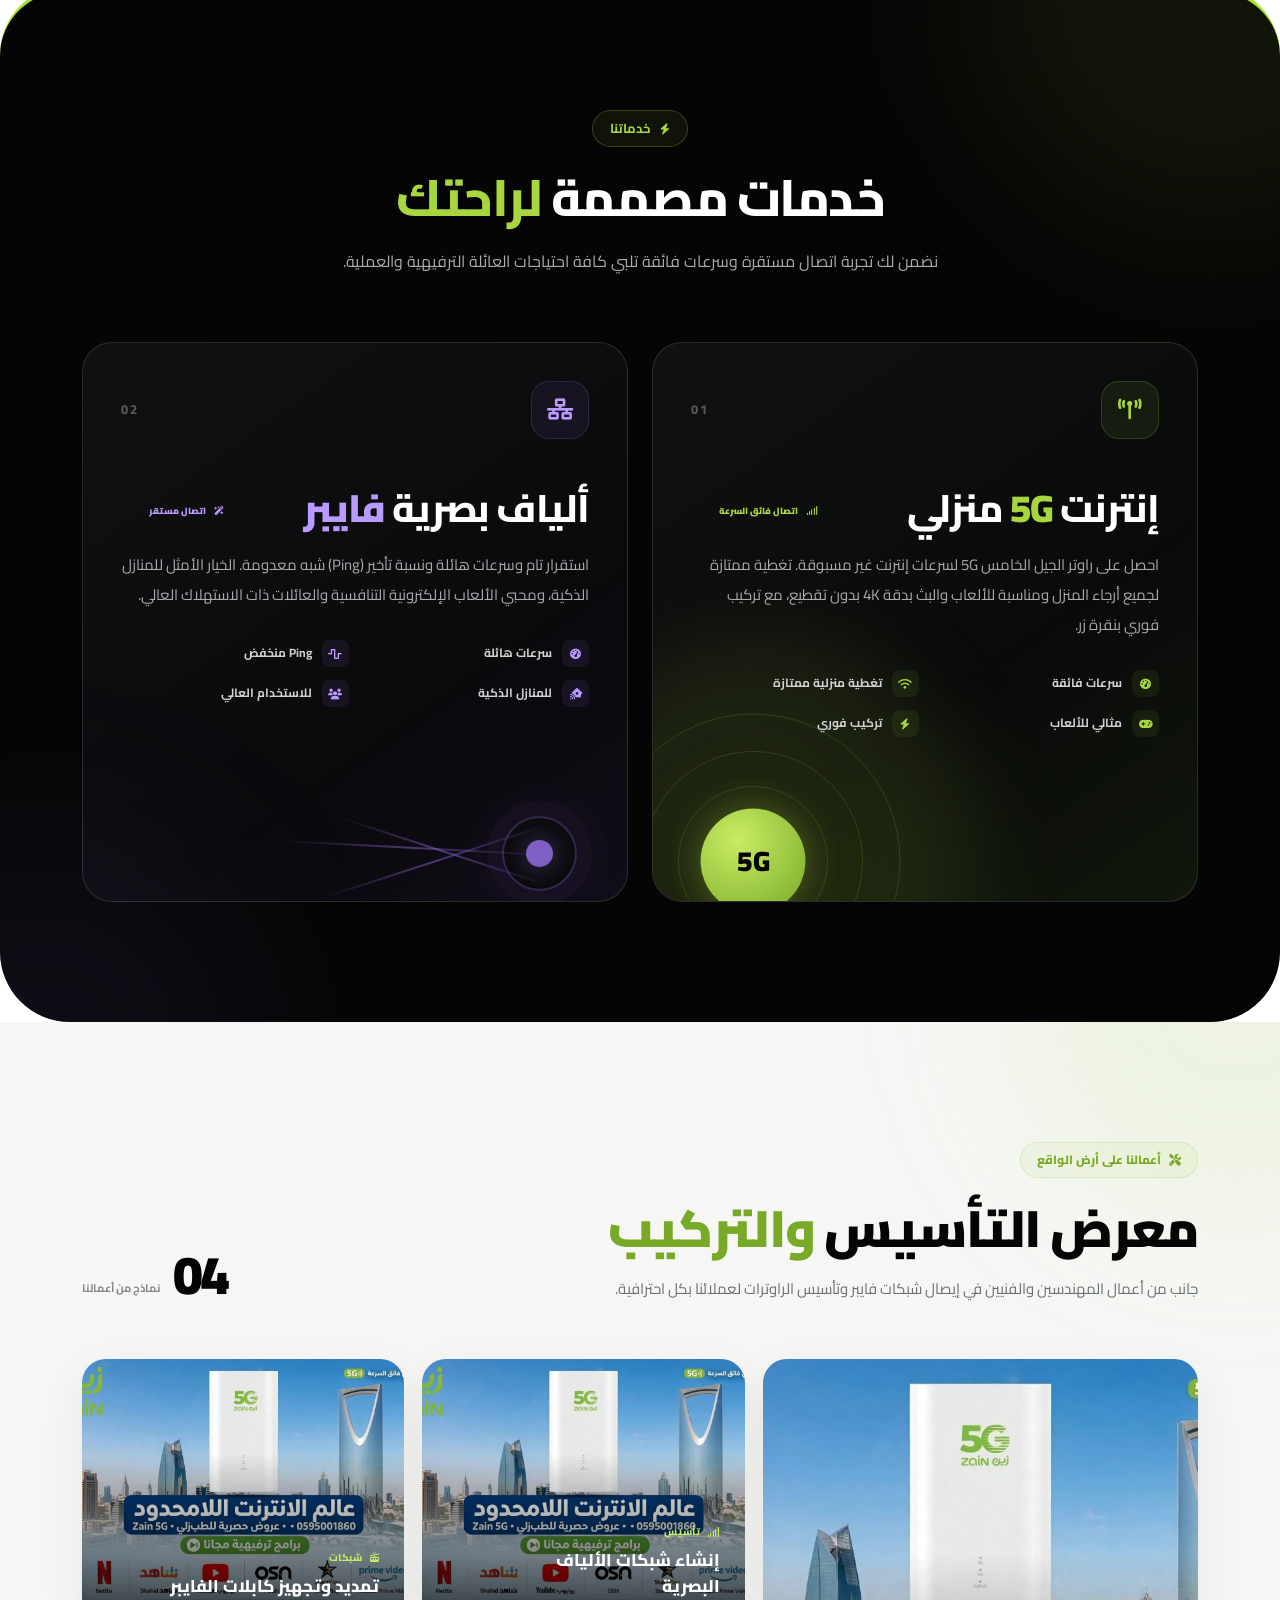
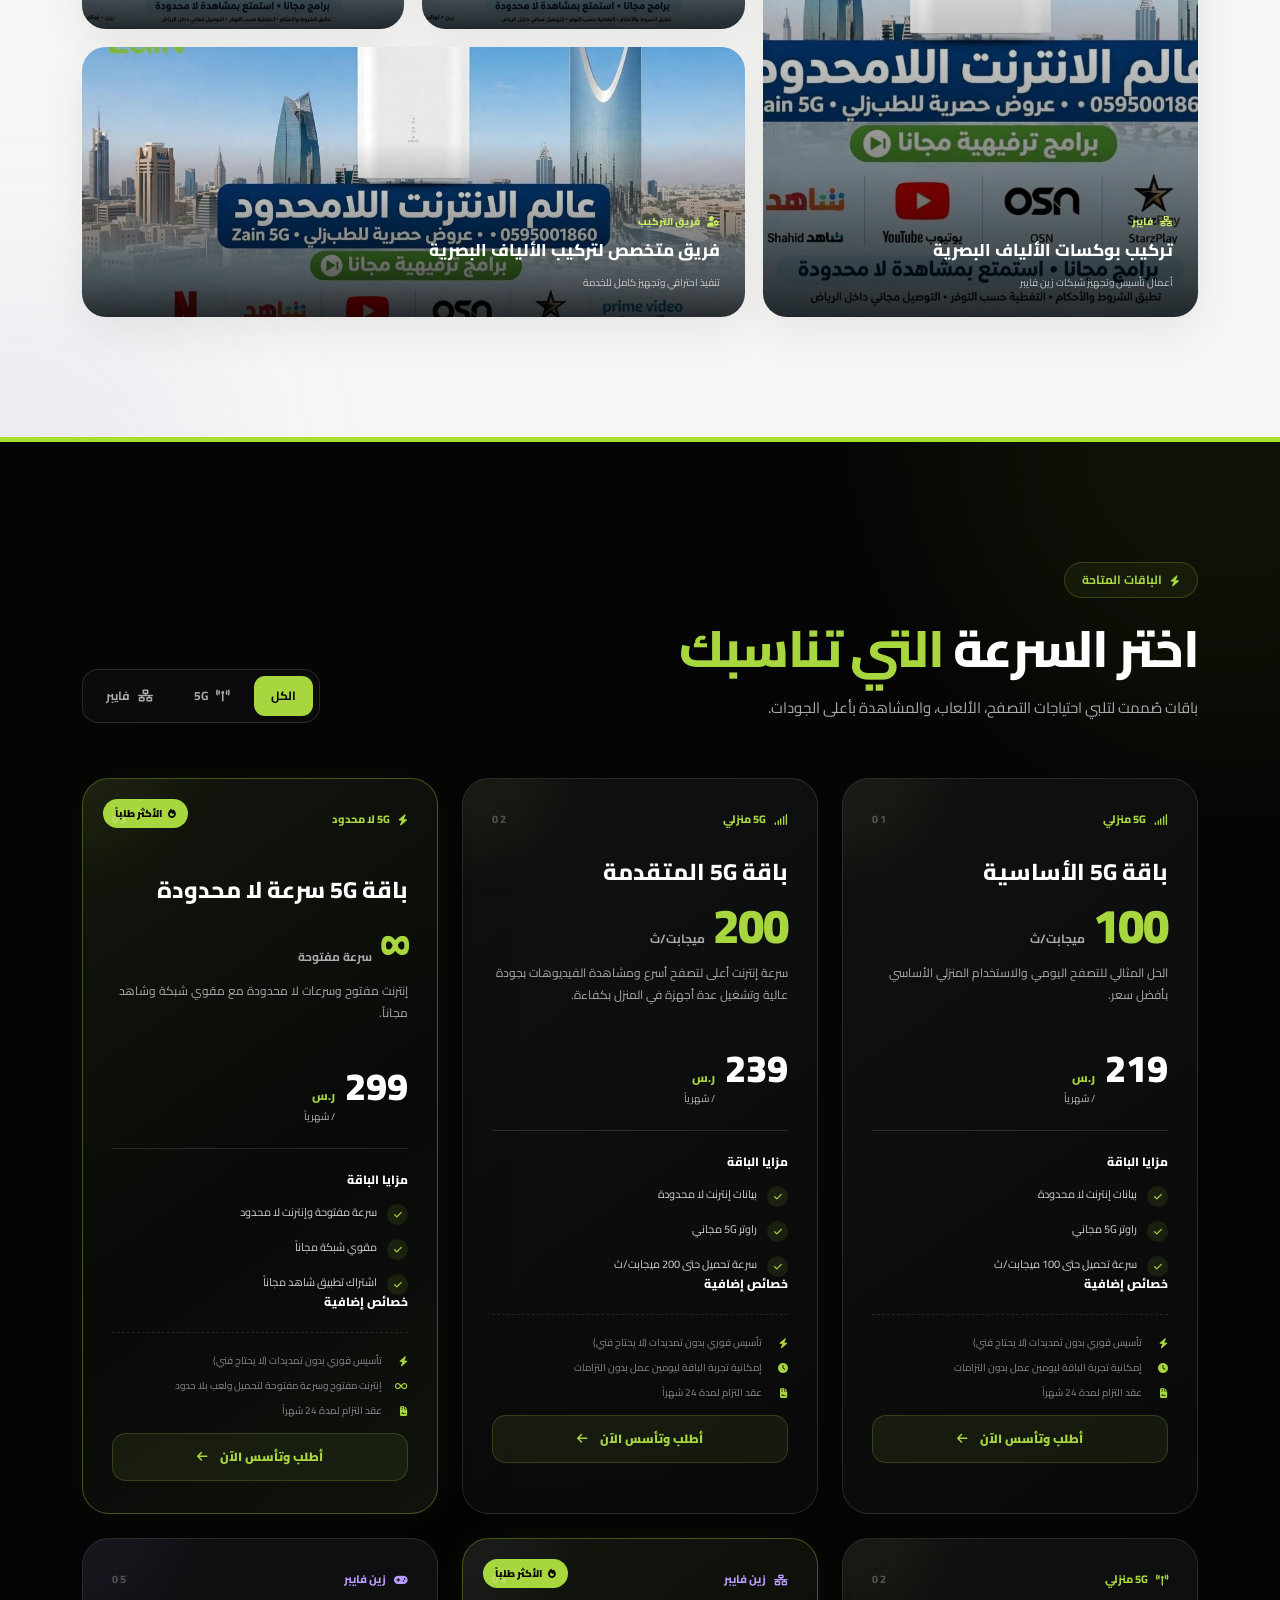
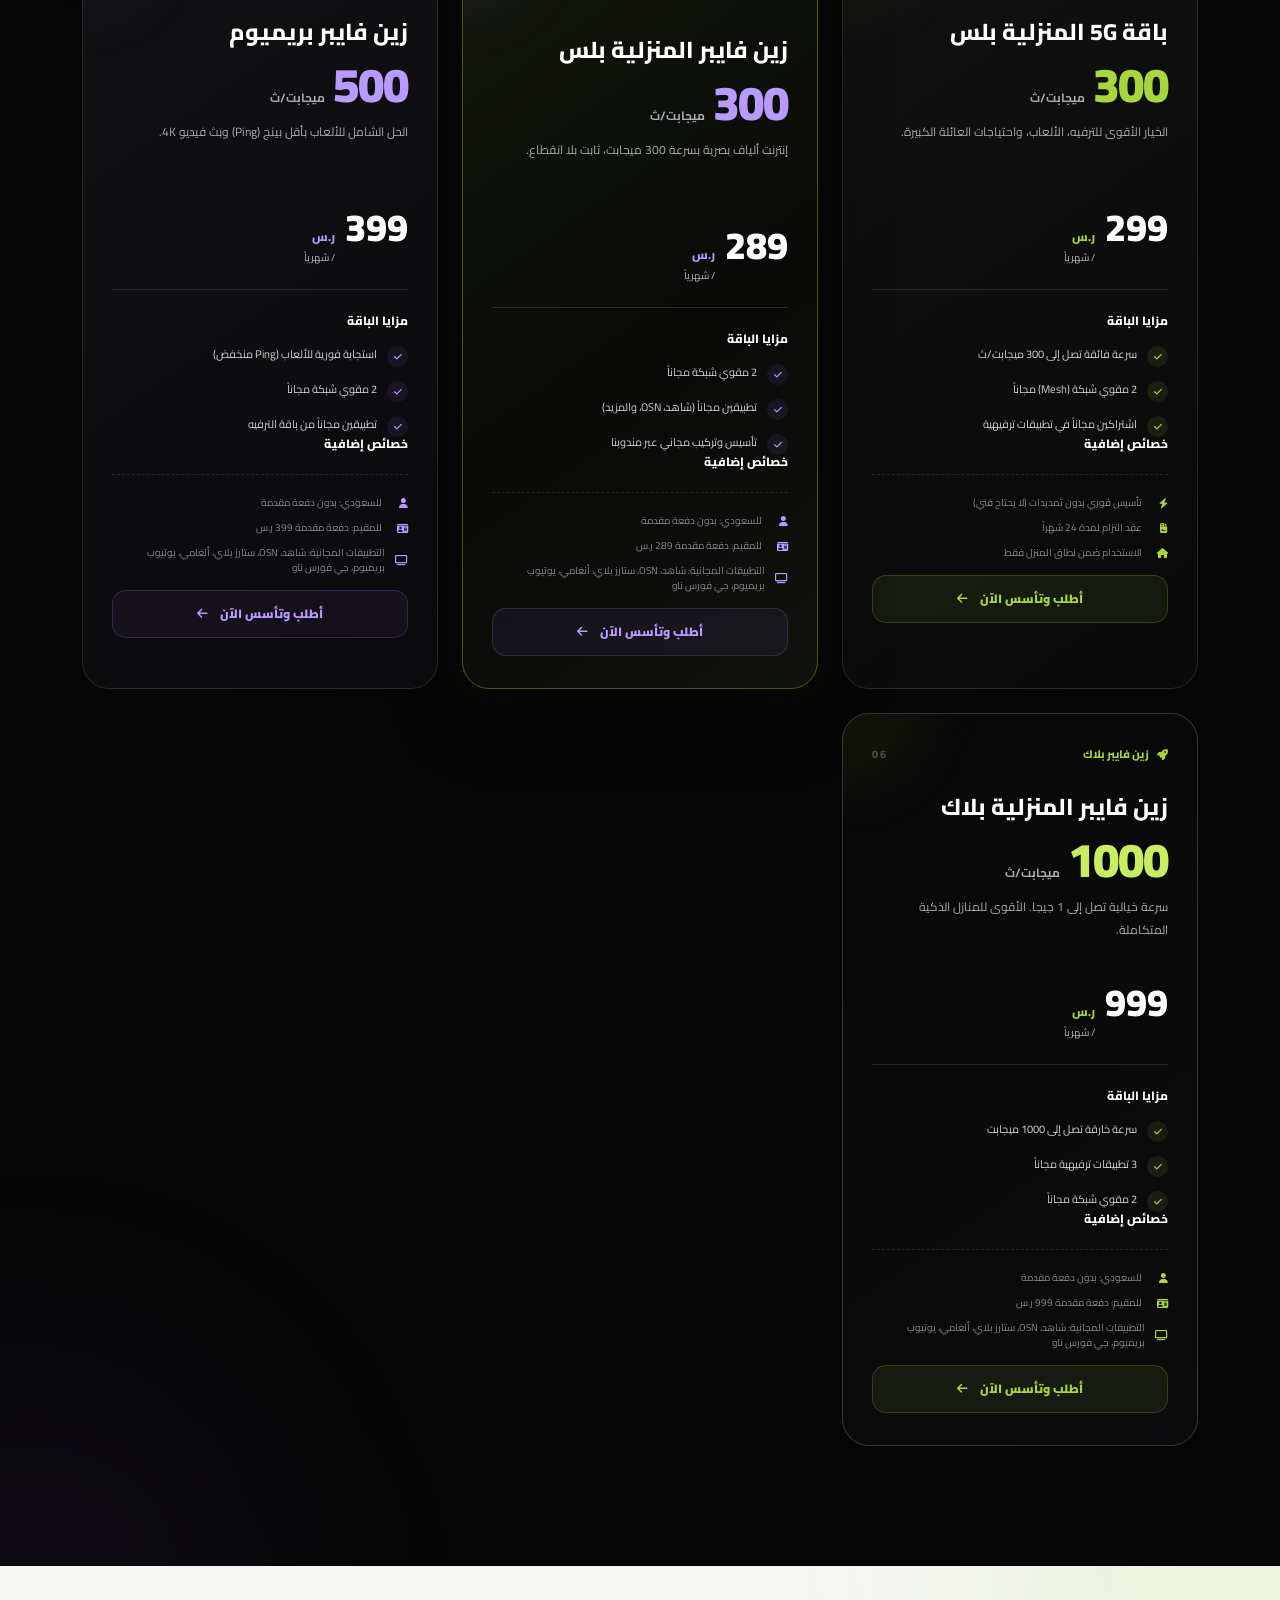
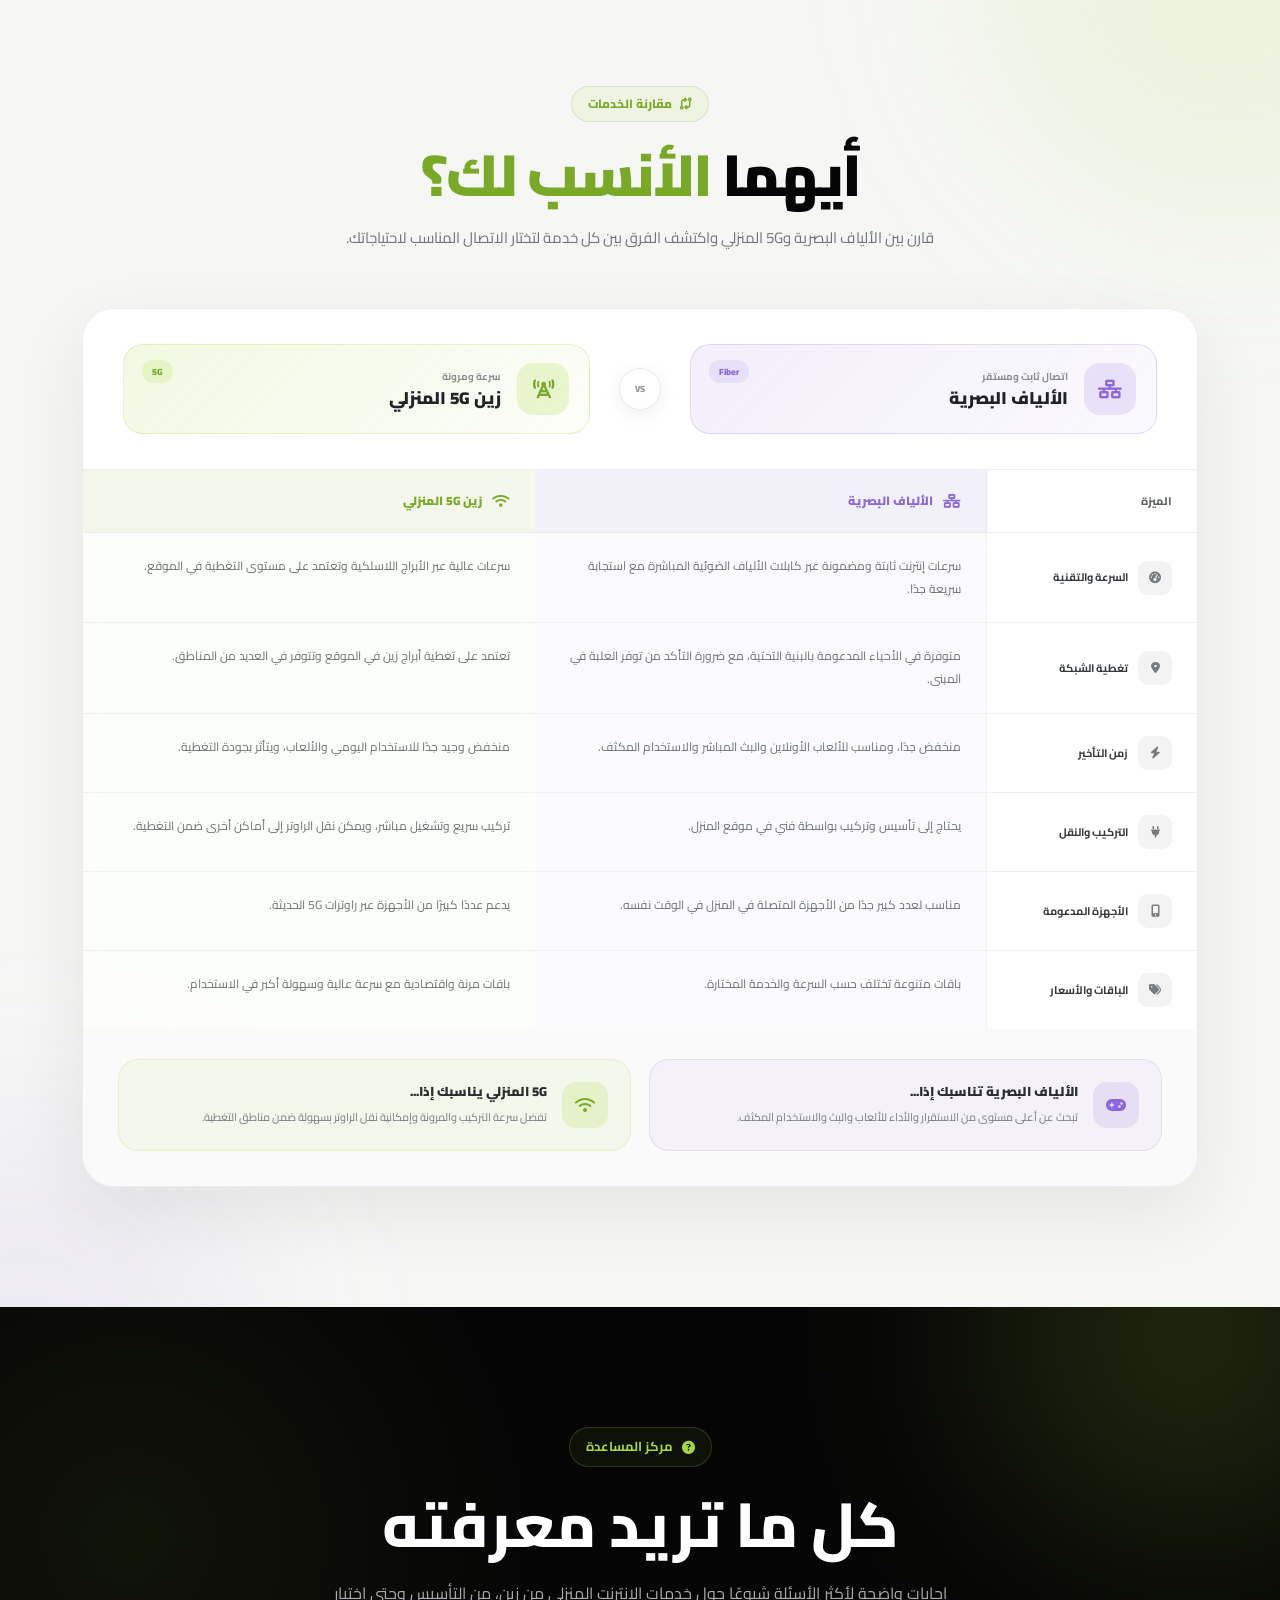
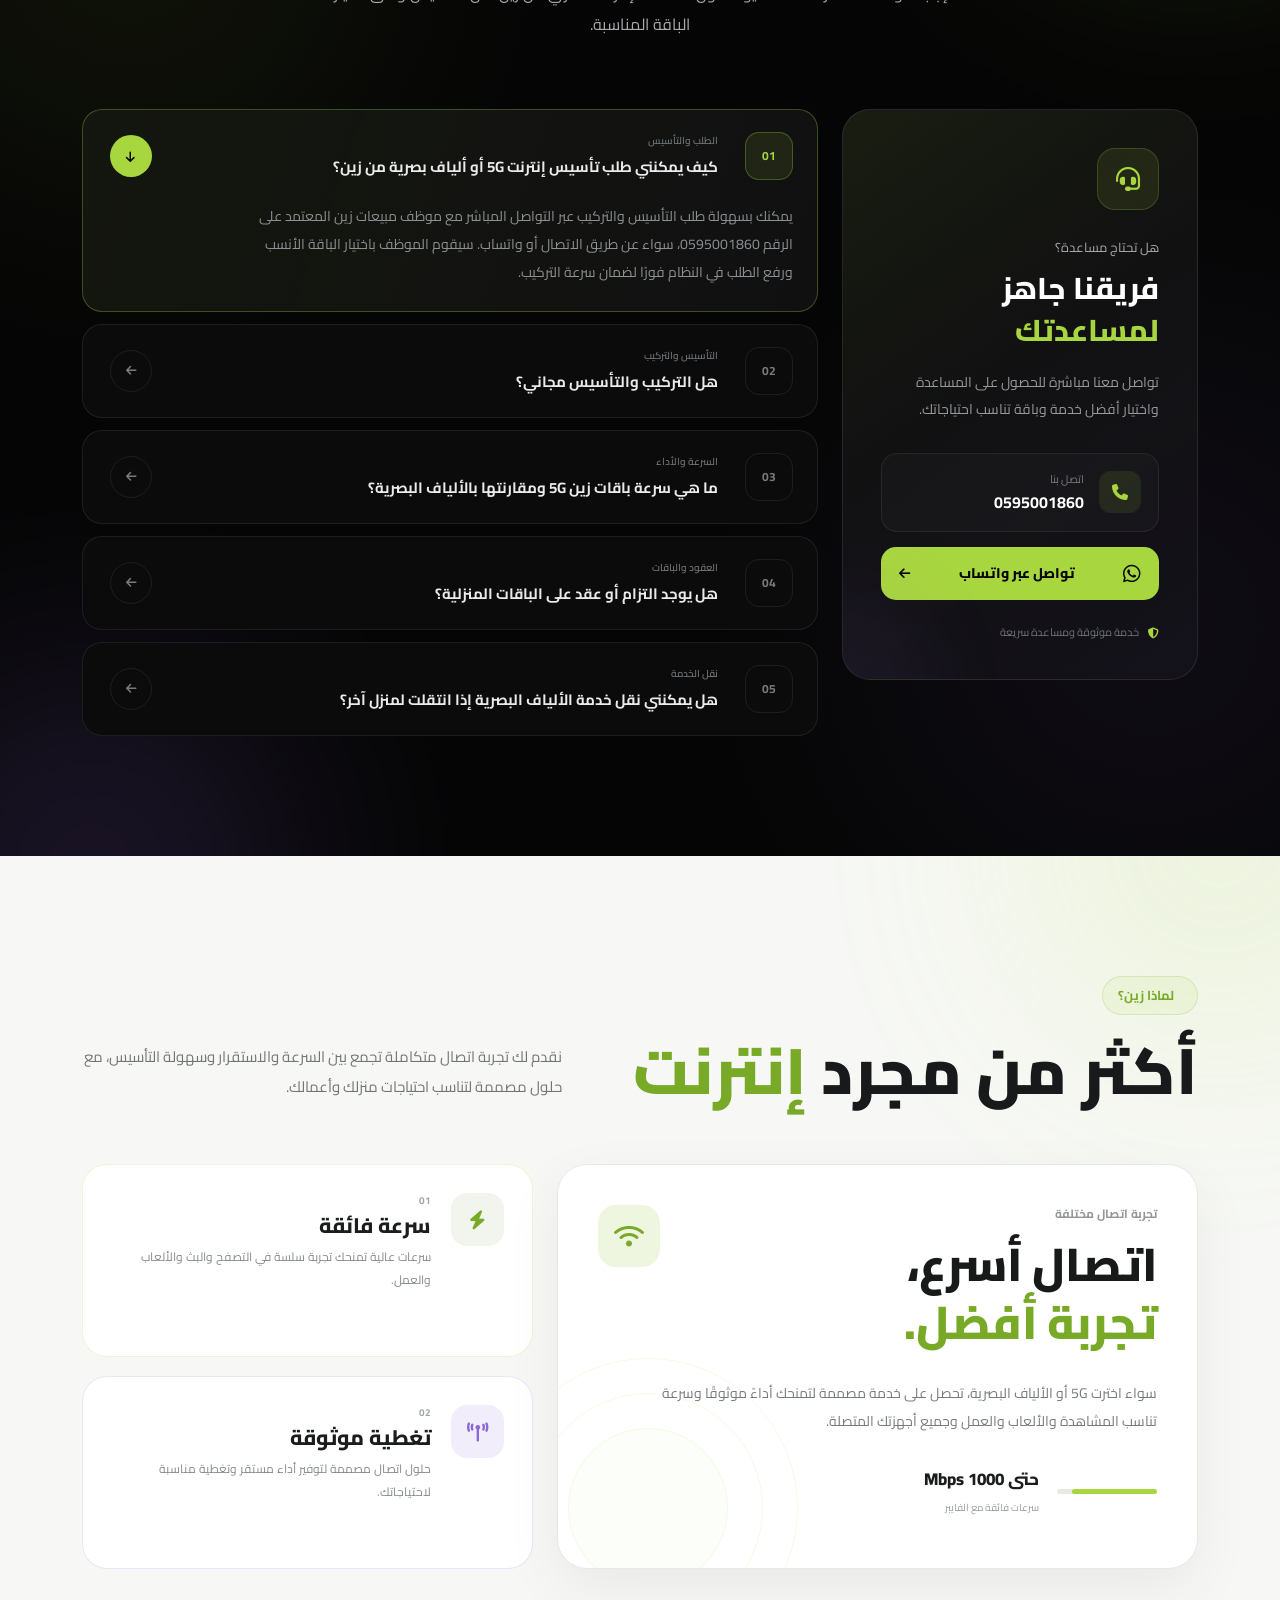
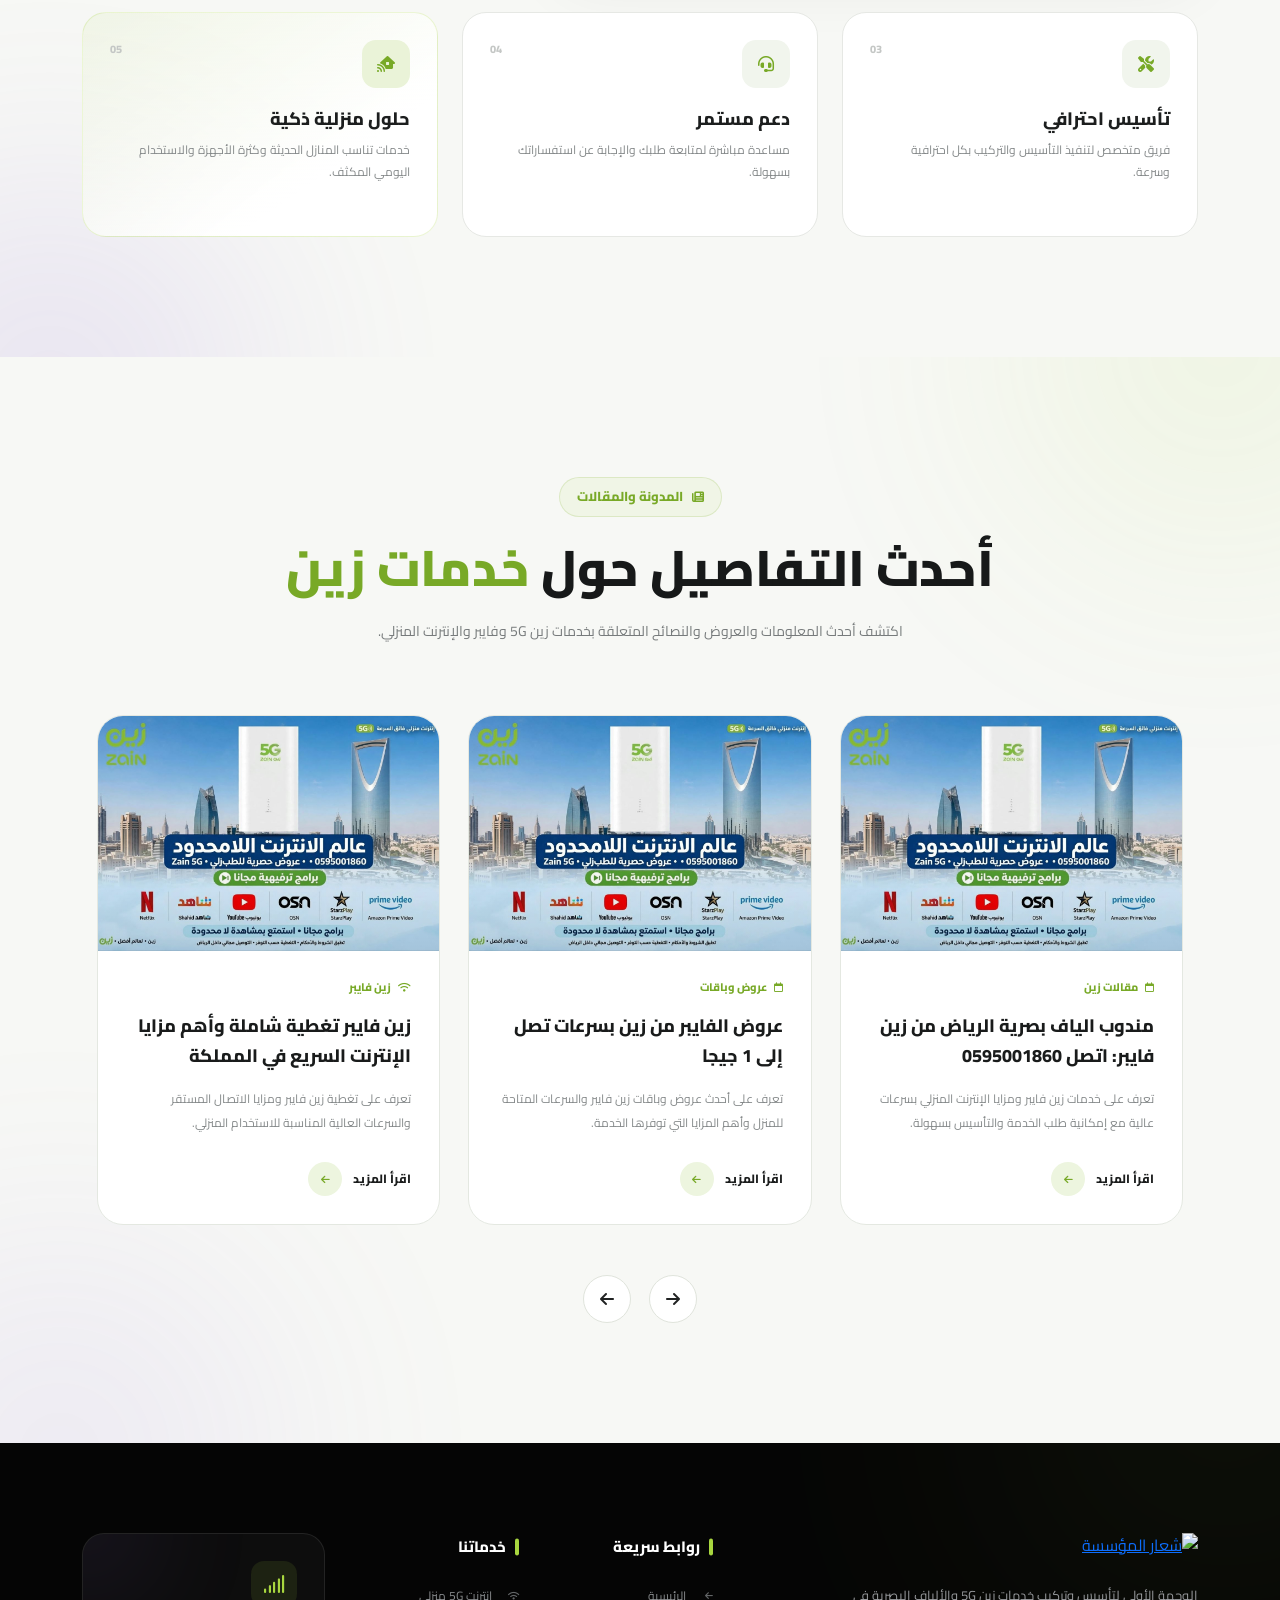
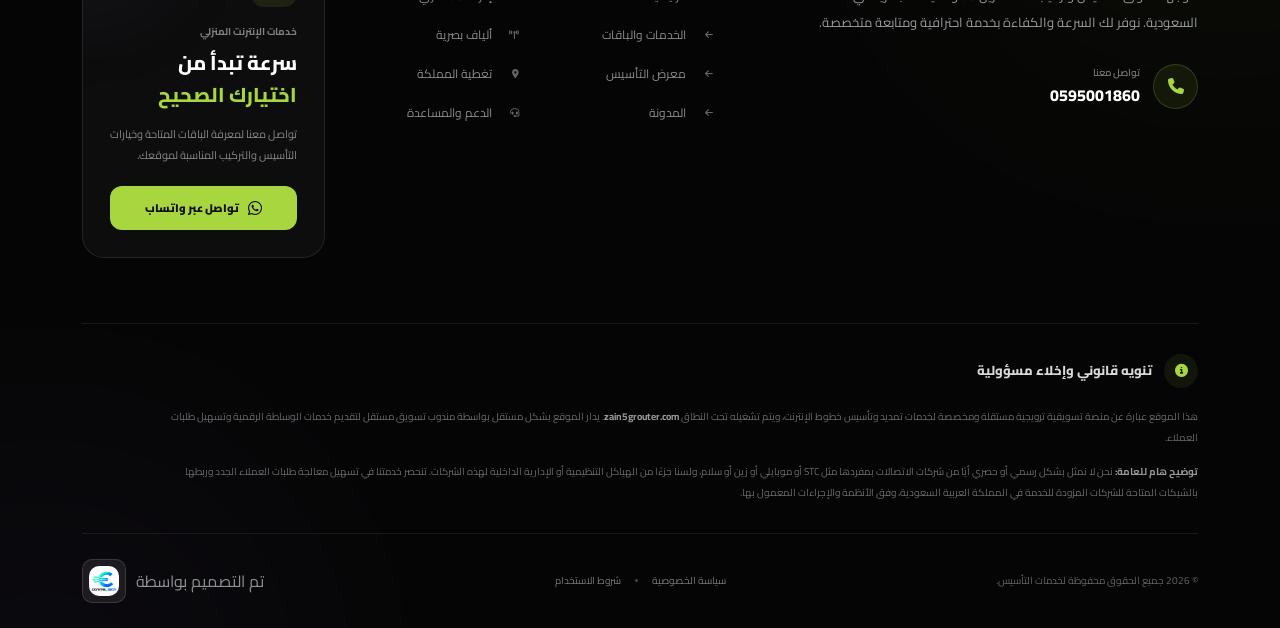
==== commit a89d3877: "Update index.html" ====
--- a/index.html
+++ b/index.html
@@ -1055,9 +1055,128 @@
 
                 </article>
             </div>
-
+<div class="col-xl-4 col-md-6 zain-package-item" data-package-type="5g">
+    <article class="zain-package-card">
+
+        <div class="zain-package-top">
+            <div class="zain-package-type">
+                <i class="fa-solid fa-signal"></i>
+                5G منزلي
+            </div>
+            <span class="zain-package-index">02</span>
+        </div>
+
+        <h3>باقة 5G المتقدمة</h3>
+
+        <div class="zain-speed">
+            <strong>200</strong>
+            <span>ميجابت/ث</span>
+        </div>
+
+        <p class="zain-package-description">
+            سرعة إنترنت أعلى لتصفح أسرع ومشاهدة الفيديوهات بجودة عالية
+            وتشغيل عدة أجهزة في المنزل بكفاءة.
+        </p>
+
+        <div class="zain-package-price">
+            <strong>239</strong>
+            <span>ر.س <small>/ شهرياً</small></span>
+        </div>
+
+        <div class="zain-package-divider"></div>
+
+        <h4>مزايا الباقة</h4>
+
+        <ul class="zain-package-features">
+            <li><i class="fa-solid fa-check"></i> بيانات إنترنت لا محدودة</li>
+            <li><i class="fa-solid fa-check"></i> راوتر 5G مجاني</li>
+            <li><i class="fa-solid fa-check"></i> سرعة تحميل حتى 200 ميجابت/ث</li>
+        </ul>
+
+        <h4>خصائص إضافية</h4>
+
+        <div class="zain-package-extra">
+            <span>
+                <i class="fa-solid fa-bolt"></i>
+                تأسيس فوري بدون تمديدات (لا يحتاج فني)
+            </span>
+            <span>
+                <i class="fa-solid fa-clock"></i>
+                إمكانية تجربة الباقة ليومين عمل بدون التزامات
+            </span>
+            <span>
+                <i class="fa-solid fa-file-contract"></i>
+                عقد التزام لمدة 24 شهراً
+            </span>
+        </div>
+
+        <a href="#" class="zain-package-btn" data-package="5G المتقدمة">
+            أطلب وتأسس الآن
+            <i class="fa-solid fa-arrow-left"></i>
+        </a>
+
+    </article>
+</div>
             <!-- PACKAGE 02: 5G HOME PLUS -->
+          
+
+            <!-- PACKAGE 03: 5G UNLIMITED -->
             <div class="col-xl-4 col-md-6 zain-package-item" data-package-type="5g">
+                <article class="zain-package-card zain-package-popular">
+
+                    <div class="zain-popular-badge">
+                        <i class="fa-solid fa-fire"></i>
+                        الأكثر طلباً
+                    </div>
+
+                    <div class="zain-package-top">
+                        <div class="zain-package-type">
+                            <i class="fa-solid fa-bolt"></i>
+                            5G لا محدود
+                        </div>
+                        <span class="zain-package-index">03</span>
+                    </div>
+
+                    <h3>باقة 5G سرعة لا محدودة</h3>
+
+                    <div class="zain-speed">
+                        <strong>∞</strong>
+                        <span>سرعة مفتوحة</span>
+                    </div>
+
+                    <p class="zain-package-description">
+                        إنترنت مفتوح وسرعات لا محدودة مع مقوي شبكة وشاهد مجاناً.
+                    </p>
+
+                    <div class="zain-package-price">
+                        <strong>299</strong>
+                        <span>ر.س <small>/ شهرياً</small></span>
+                    </div>
+
+                    <div class="zain-package-divider"></div>
+                    <h4>مزايا الباقة</h4>
+
+                    <ul class="zain-package-features">
+                        <li><i class="fa-solid fa-check"></i> سرعة مفتوحة وإنترنت لا محدود</li>
+                        <li><i class="fa-solid fa-check"></i> مقوي شبكة مجاناً</li>
+                        <li><i class="fa-solid fa-check"></i> اشتراك تطبيق شاهد مجاناً</li>
+                    </ul>
+
+                    <h4>خصائص إضافية</h4>
+                    <div class="zain-package-extra">
+                        <span><i class="fa-solid fa-bolt"></i> تأسيس فوري بدون تمديدات (لا يحتاج فني)</span>
+                        <span><i class="fa-solid fa-infinity"></i> إنترنت مفتوح وسرعة مفتوحة لتحميل ولعب بلا حدود</span>
+                        <span><i class="fa-solid fa-file-contract"></i> عقد التزام لمدة 24 شهراً</span>
+                    </div>
+
+                    <a href="#" class="zain-package-btn" data-package="5G سرعة لا محدودة">
+                        أطلب وتأسس الآن
+                        <i class="fa-solid fa-arrow-left"></i>
+                    </a>
+
+                </article>
+            </div>
+  <div class="col-xl-4 col-md-6 zain-package-item" data-package-type="5g">
                 <article class="zain-package-card">
 
                     <div class="zain-package-top">
@@ -1107,64 +1226,6 @@
 
                 </article>
             </div>
-
-            <!-- PACKAGE 03: 5G UNLIMITED -->
-            <div class="col-xl-4 col-md-6 zain-package-item" data-package-type="5g">
-                <article class="zain-package-card zain-package-popular">
-
-                    <div class="zain-popular-badge">
-                        <i class="fa-solid fa-fire"></i>
-                        الأكثر طلباً
-                    </div>
-
-                    <div class="zain-package-top">
-                        <div class="zain-package-type">
-                            <i class="fa-solid fa-bolt"></i>
-                            5G لا محدود
-                        </div>
-                        <span class="zain-package-index">03</span>
-                    </div>
-
-                    <h3>باقة 5G سرعة لا محدودة</h3>
-
-                    <div class="zain-speed">
-                        <strong>∞</strong>
-                        <span>سرعة مفتوحة</span>
-                    </div>
-
-                    <p class="zain-package-description">
-                        إنترنت مفتوح وسرعات لا محدودة مع مقوي شبكة وشاهد مجاناً.
-                    </p>
-
-                    <div class="zain-package-price">
-                        <strong>299</strong>
-                        <span>ر.س <small>/ شهرياً</small></span>
-                    </div>
-
-                    <div class="zain-package-divider"></div>
-                    <h4>مزايا الباقة</h4>
-
-                    <ul class="zain-package-features">
-                        <li><i class="fa-solid fa-check"></i> سرعة مفتوحة وإنترنت لا محدود</li>
-                        <li><i class="fa-solid fa-check"></i> مقوي شبكة مجاناً</li>
-                        <li><i class="fa-solid fa-check"></i> اشتراك تطبيق شاهد مجاناً</li>
-                    </ul>
-
-                    <h4>خصائص إضافية</h4>
-                    <div class="zain-package-extra">
-                        <span><i class="fa-solid fa-bolt"></i> تأسيس فوري بدون تمديدات (لا يحتاج فني)</span>
-                        <span><i class="fa-solid fa-infinity"></i> إنترنت مفتوح وسرعة مفتوحة لتحميل ولعب بلا حدود</span>
-                        <span><i class="fa-solid fa-file-contract"></i> عقد التزام لمدة 24 شهراً</span>
-                    </div>
-
-                    <a href="#" class="zain-package-btn" data-package="5G سرعة لا محدودة">
-                        أطلب وتأسس الآن
-                        <i class="fa-solid fa-arrow-left"></i>
-                    </a>
-
-                </article>
-            </div>
-
             <!-- PACKAGE 04: FIBER HOME PLUS -->
             <div class="col-xl-4 col-md-6 zain-package-item" data-package-type="fiber">
                 <article class="zain-package-card zain-package-fiber zain-package-popular">
--- a/css/index.css
+++ b/css/index.css
@@ -21,7 +21,7 @@
 }
 .zain-hero {
     position: relative;
-    min-height: 790px;
+    min-height: 100vh;
     overflow: hidden;
     background:
         radial-gradient(
@@ -148,52 +148,95 @@
 }
 
 .zain-navbar {
-    position: relative;
-    z-index: 50;
-    padding: 22px 0;
-    transition: .35s ease;
-}
-
-.zain-navbar.scrolled {
     position: fixed;
-    top: 0;
+    top: 1%;
     right: 0;
     left: 0;
+    z-index: 999999;
+
+    padding: 22px 0;
+
+    transition:
+        transform .4s ease,
+        opacity .4s ease,
+        padding .35s ease;
+}
+
+.zain-navbar.navbar-hidden {
+    transform: translateY(-150%);
+    opacity: 0;
+}
+
+.zain-navbar.scrolled {
     padding: 10px 0;
-    background: rgba(3,3,3,.88);
-    backdrop-filter: blur(20px);
-    border-bottom: 1px solid var(--zain-border);
 }
 
 .zain-nav-inner {
     min-height: 70px;
+
     padding: 7px 9px 7px 15px;
+
     display: flex;
     align-items: center;
     justify-content: space-between;
+
     gap: 25px;
+
     border: 1px solid var(--zain-border);
+
     border-radius: 20px;
-    background: rgba(255,255,255,.045);
+
+    background: rgba(0, 0, 0, .945);
+
     backdrop-filter: blur(18px);
-    box-shadow: 0 20px 60px rgba(0,0,0,.25);
+    -webkit-backdrop-filter: blur(18px);
+
+    box-shadow:
+        0 20px 60px rgba(0, 0, 0, .25);
+
+    transition:
+        min-height .35s ease,
+        border-radius .35s ease,
+        box-shadow .35s ease;
+}
+
+.zain-navbar.scrolled .zain-nav-inner {
+    min-height: 62px;
+
+    border-radius: 16px;
+
+    box-shadow:
+        0 15px 45px rgba(0, 0, 0, .4);
 }
 
 .zain-logo {
     width: 115px;
     height: 65px;
+
     display: flex;
     align-items: center;
     justify-content: center;
+
     text-decoration: none;
 }
 
 .zain-logo img {
     width: 100%;
     height: 100%;
+
     object-fit: cover;
-    filter: drop-shadow(0 8px 18px rgba(168,214,63,.08));
+
+    filter:
+        drop-shadow(
+            0 8px 18px
+            rgba(168, 214, 63, .08)
+        );
+
     transition: .35s ease;
+}
+
+.zain-navbar.scrolled .zain-logo {
+    height: 55px;
 }
 
 .zain-logo:hover img {
@@ -208,14 +251,22 @@
 
 .zain-nav-links a {
     position: relative;
-    display: flex;
-    align-items: center;
+
+    display: flex;
+    align-items: center;
+
     gap: 8px;
+
     padding: 11px 15px;
-    color: rgba(255,255,255,.72);
+
+    color: rgba(255, 255, 255, .72);
+
     text-decoration: none;
+
     border-radius: 12px;
+
     font-size: 13px;
+
     transition: .3s ease;
 }
 
@@ -226,28 +277,43 @@
 
 .zain-nav-links a:hover {
     color: #fff;
-    background: rgba(168,214,63,.08);
+
+    background:
+        rgba(168, 214, 63, .08);
 }
 
 .zain-nav-phone {
     display: flex;
     align-items: center;
+
     gap: 10px;
+
     padding: 7px 13px 7px 7px;
+
     color: #fff;
+
     text-decoration: none;
-    border: 1px solid rgba(168,214,63,.22);
+
+    border:
+        1px solid
+        rgba(168, 214, 63, .22);
+
     border-radius: 14px;
-    background: rgba(168,214,63,.06);
+
+    background:
+        rgba(168, 214, 63, .06);
+
     transition: .3s ease;
 }
 
 .zain-nav-phone:hover {
     color: #fff;
+
     transform: translateY(-2px);
-    border-color: rgba(168,214,63,.5);
-}
-
+
+    border-color:
+        rgba(168, 214, 63, .5);
+}
 .zain-nav-phone > span {
     width: 40px;
     height: 40px;
@@ -289,13 +355,13 @@
 .zain-hero-container {
     position: relative;
     z-index: 5;
-    min-height: 700px;
+    min-height: 100vh;
     display: flex;
     align-items: center;
 }
 
 .zain-hero-content {
-    padding: 45px 0 80px;
+    padding: 165px 0 80px;
     animation: heroReveal .9s ease both;
 }
 
@@ -989,25 +1055,56 @@
     }
 }
 .zain-mobile-menu {
-    position: absolute;
-    z-index: 100;
-    top: 90px;
+    position: fixed;
+
+    top: 95px;
     right: 15px;
     left: 15px;
-    display: none;
+
+    z-index: 999998;
+
+    display: flex;
+    flex-direction: column;
+
+    gap: 5px;
+
     padding: 12px;
+
     border: 1px solid var(--zain-border);
+
     border-radius: 18px;
-    background: rgba(5,5,5,.96);
+
+    background: rgba(5, 5, 5, .97);
+
     backdrop-filter: blur(20px);
-    box-shadow: 0 25px 70px rgba(0,0,0,.5);
+    -webkit-backdrop-filter: blur(20px);
+
+    box-shadow:
+        0 25px 70px rgba(0, 0, 0, .5);
+
+    opacity: 0;
+    visibility: hidden;
+    pointer-events: none;
+
+    transform: translateY(-15px);
+
+    transition:
+        opacity .3s ease,
+        visibility .3s ease,
+        transform .3s ease;
 }
 
 .zain-mobile-menu.active {
-    display: block;
-    animation: heroReveal .3s ease both;
-}
-
+    display: flex;
+
+    opacity: 1;
+
+    visibility: visible;
+
+    pointer-events: auto;
+
+    transform: translateY(0);
+}
 .zain-mobile-menu a {
     display: flex;
     align-items: center;
@@ -3285,17 +3382,11 @@
         linear-gradient(
             180deg,
             transparent 35%,
-            rgba(0,0,0,.72) 100%
+            rgba(0,0,0,.82) 100%
         );
-
-    opacity: 0;
-
-    transition: opacity .4s ease;
-}
-
-.zain-installation-item:hover .zain-installation-overlay {
-    opacity: 1;
-}
+}
+
+
 
 
 /* =========================================
@@ -6263,7 +6354,7 @@
     display: flex;
     align-items: center;
     justify-content: center;
-    border-radius: 18px;
+    border-radius: 50%;
     text-decoration: none;
     font-size: 21px;
     transition: all .35s ease;
@@ -6274,7 +6365,7 @@
     content: "";
     position: absolute;
     inset: -4px;
-    border-radius: 21px;
+    border-radius: 50%;
     border: 1px solid transparent;
     opacity: 0;
     transition: all .35s ease;
@@ -6288,34 +6379,34 @@
     opacity: 1;
 }
 
-.zain-phone-btn {
+.zain-floating-phone-btn {
     background: var(--zain-black);
     color: var(--zain-green);
     border: 1px solid rgba(168,214,63,.3);
 }
 
-.zain-phone-btn:hover {
+.zain-floating-phone-btn:hover {
     background: var(--zain-green);
     color: var(--zain-black);
     box-shadow: 0 15px 40px rgba(168,214,63,.25);
 }
 
-.zain-phone-btn::before {
+.zain-floating-phone-btn::before {
     border-color: rgba(168,214,63,.4);
 }
 
-.zain-whatsapp-btn {
+.zain-floating-whatsapp-btn {
     background: #25d366;
     color: #fff;
 }
 
-.zain-whatsapp-btn:hover {
+.zain-floating-whatsapp-btn:hover {
     background: #20bd5b;
     color: #fff;
     box-shadow: 0 15px 40px rgba(37,211,102,.3);
 }
 
-.zain-whatsapp-btn::before {
+.zain-floating-whatsapp-btn::before {
     border-color: rgba(37,211,102,.45);
 }
 
@@ -6386,4 +6477,4 @@
     .zain-floating-tooltip {
         display: none;
     }
-}+}
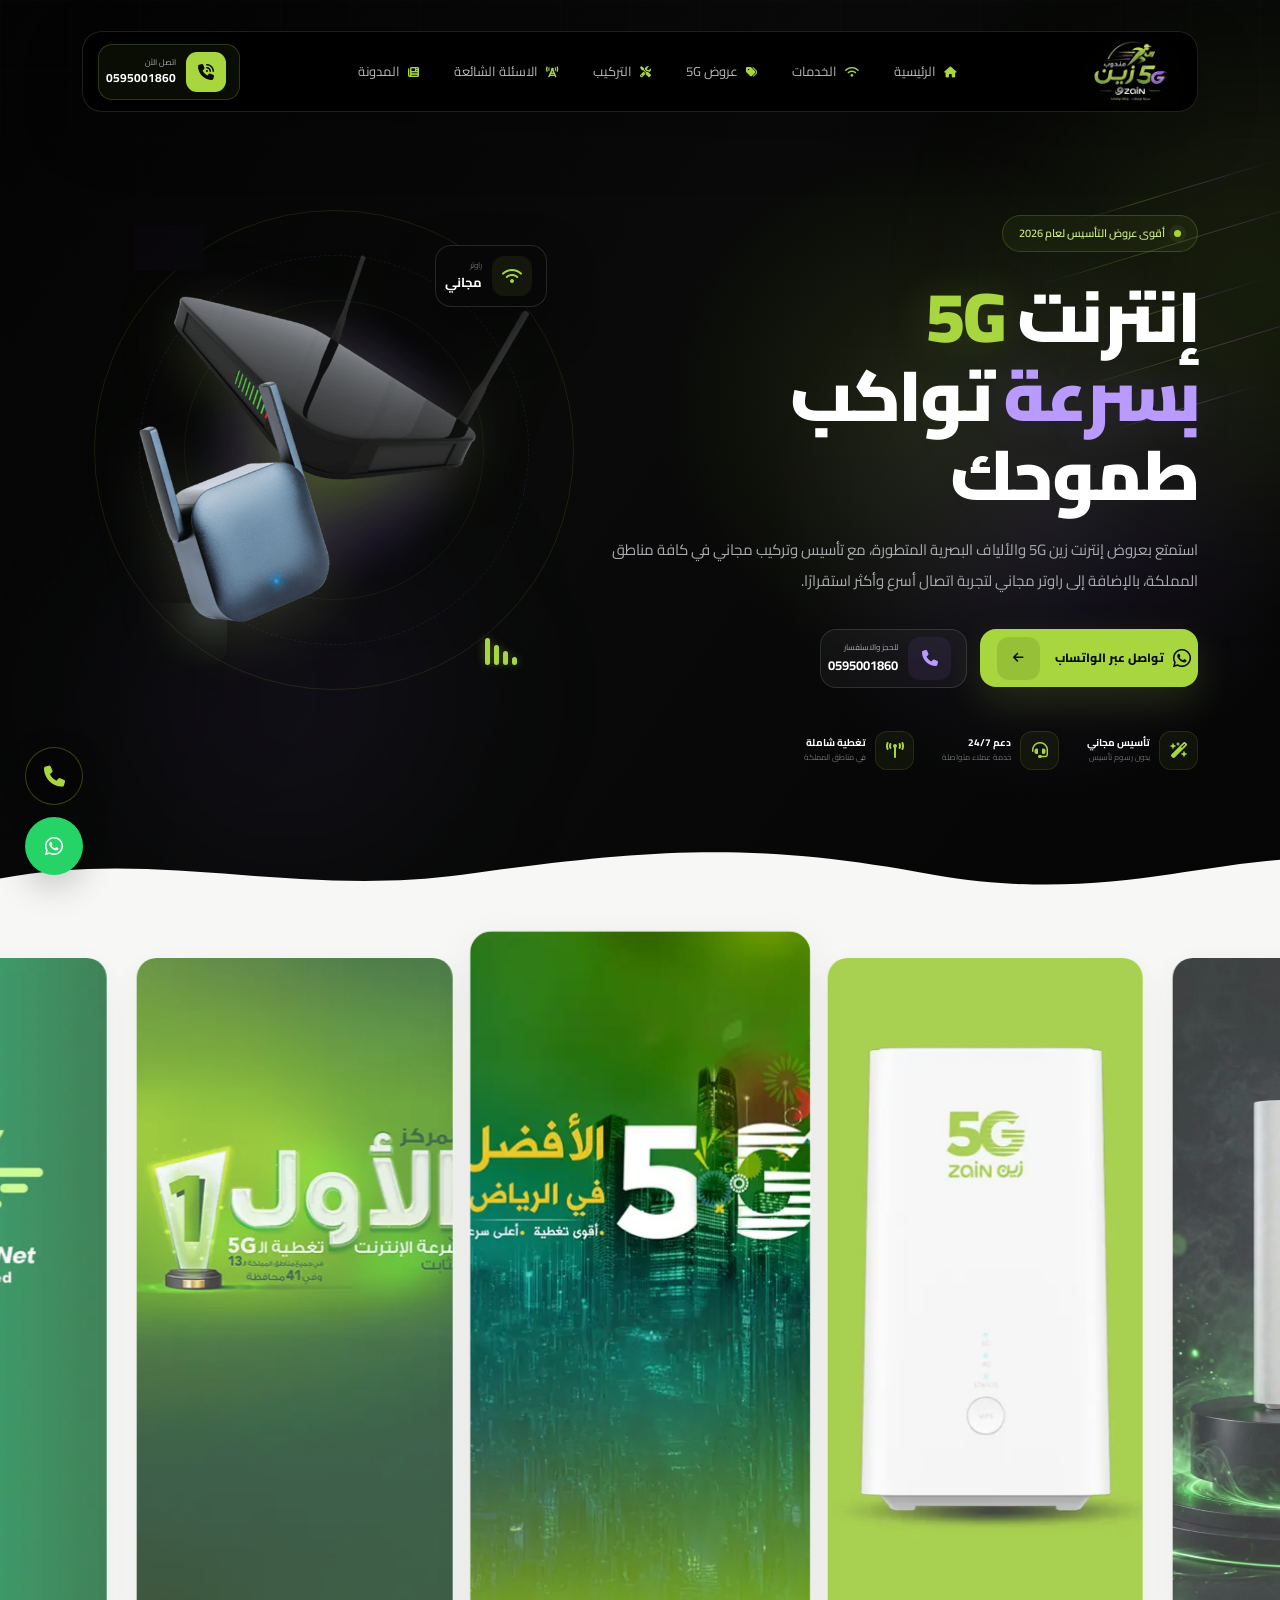
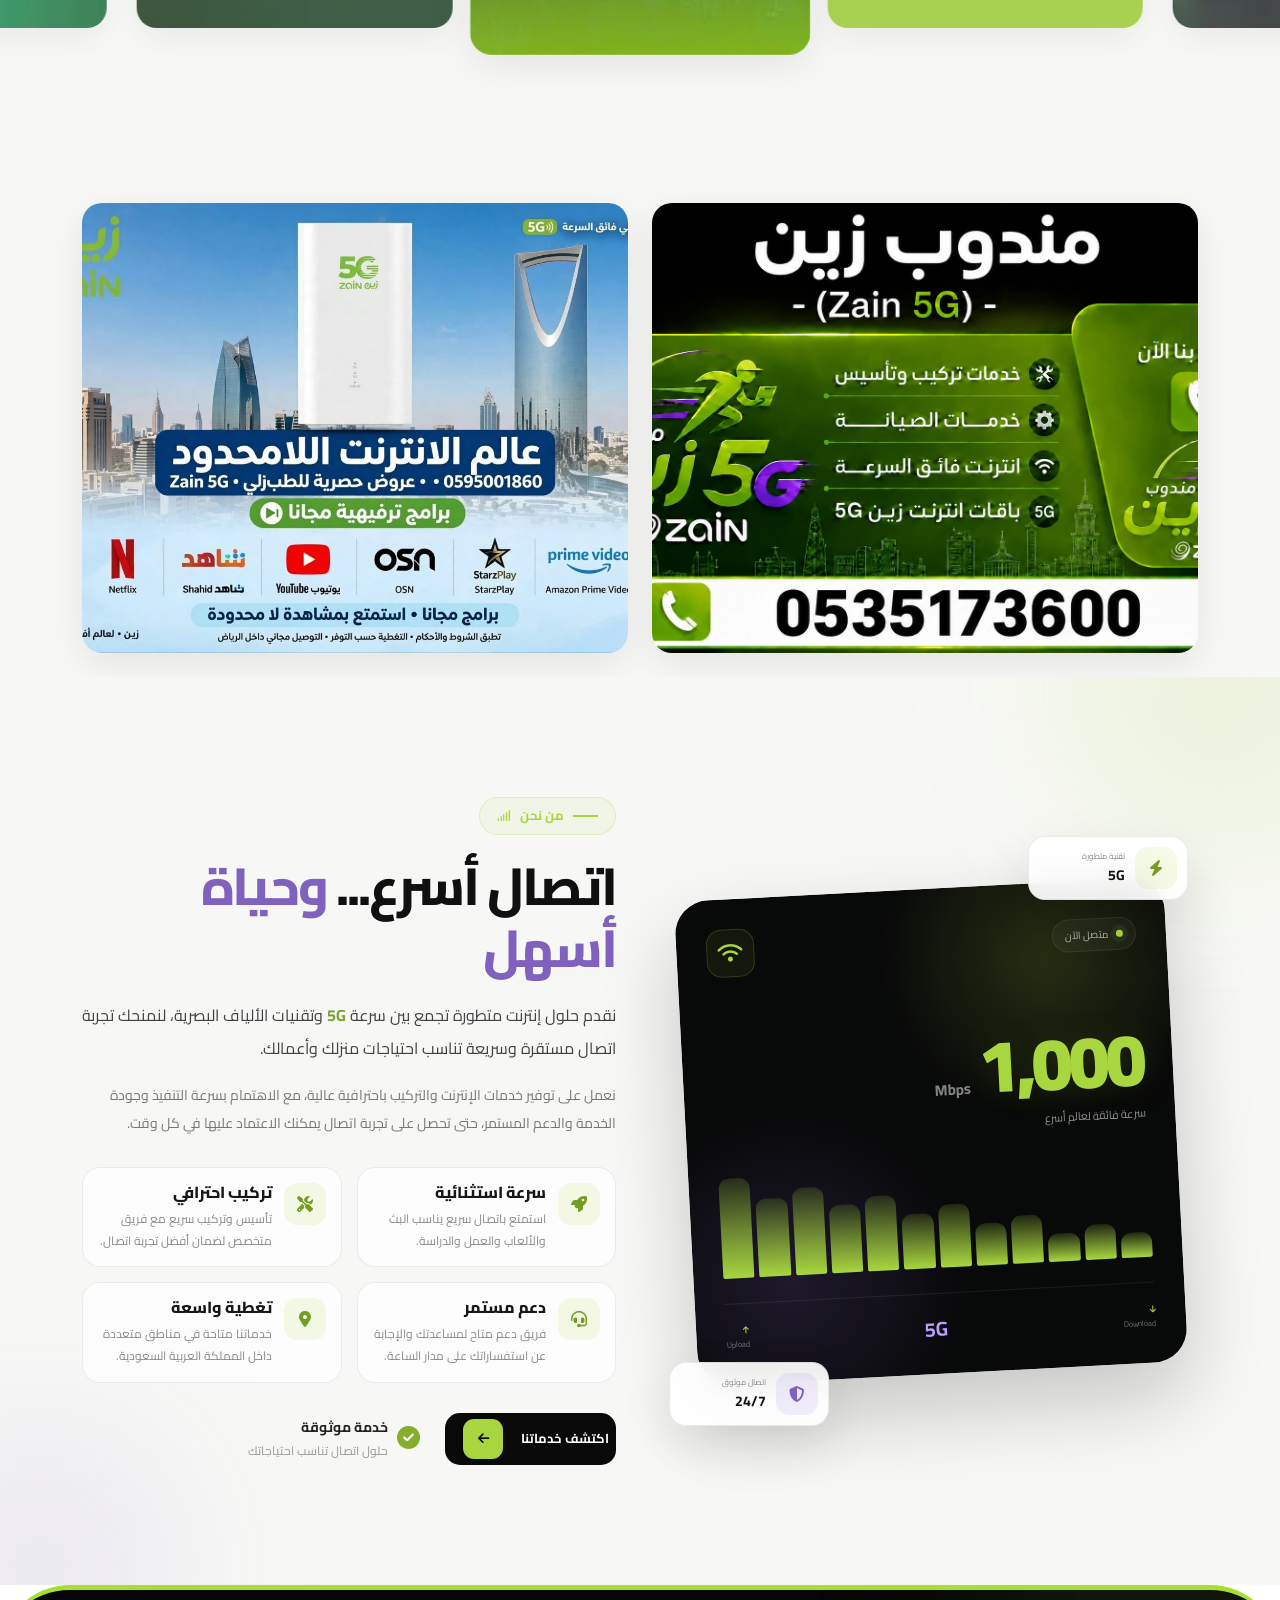
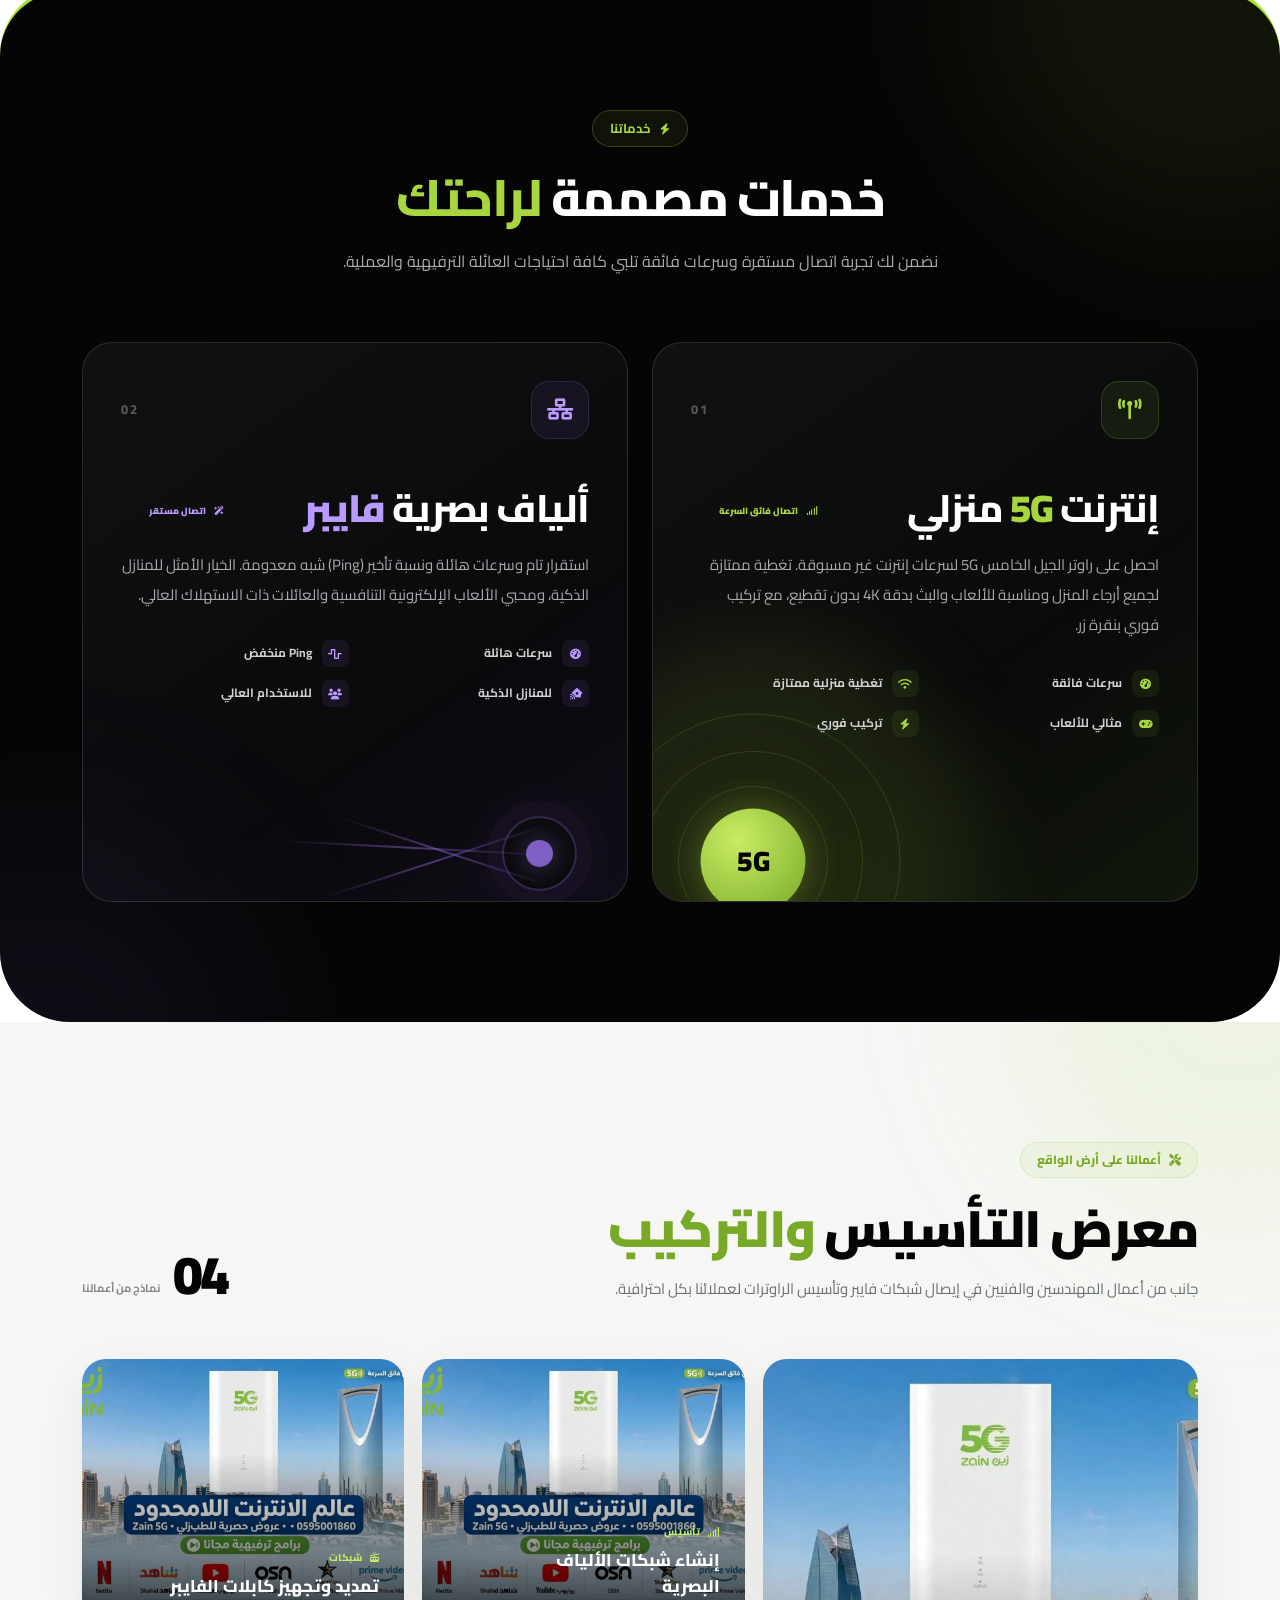
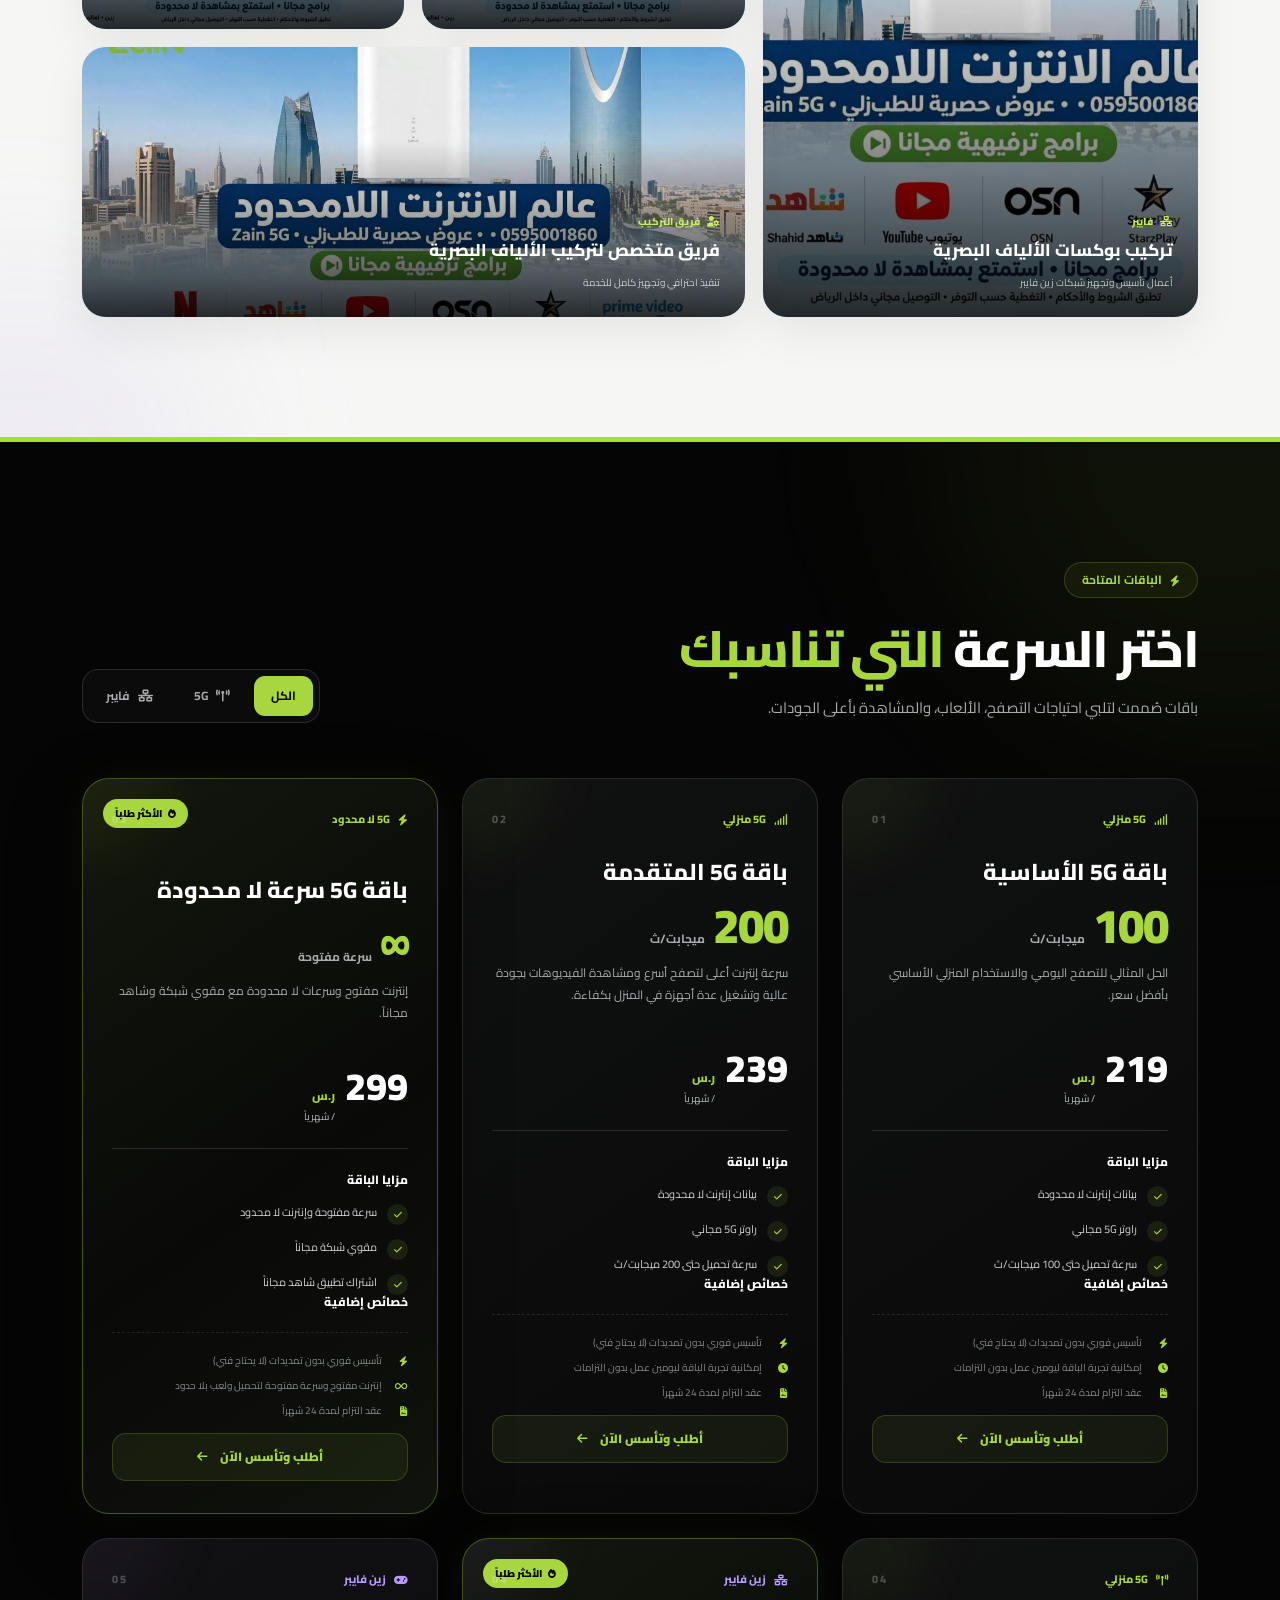
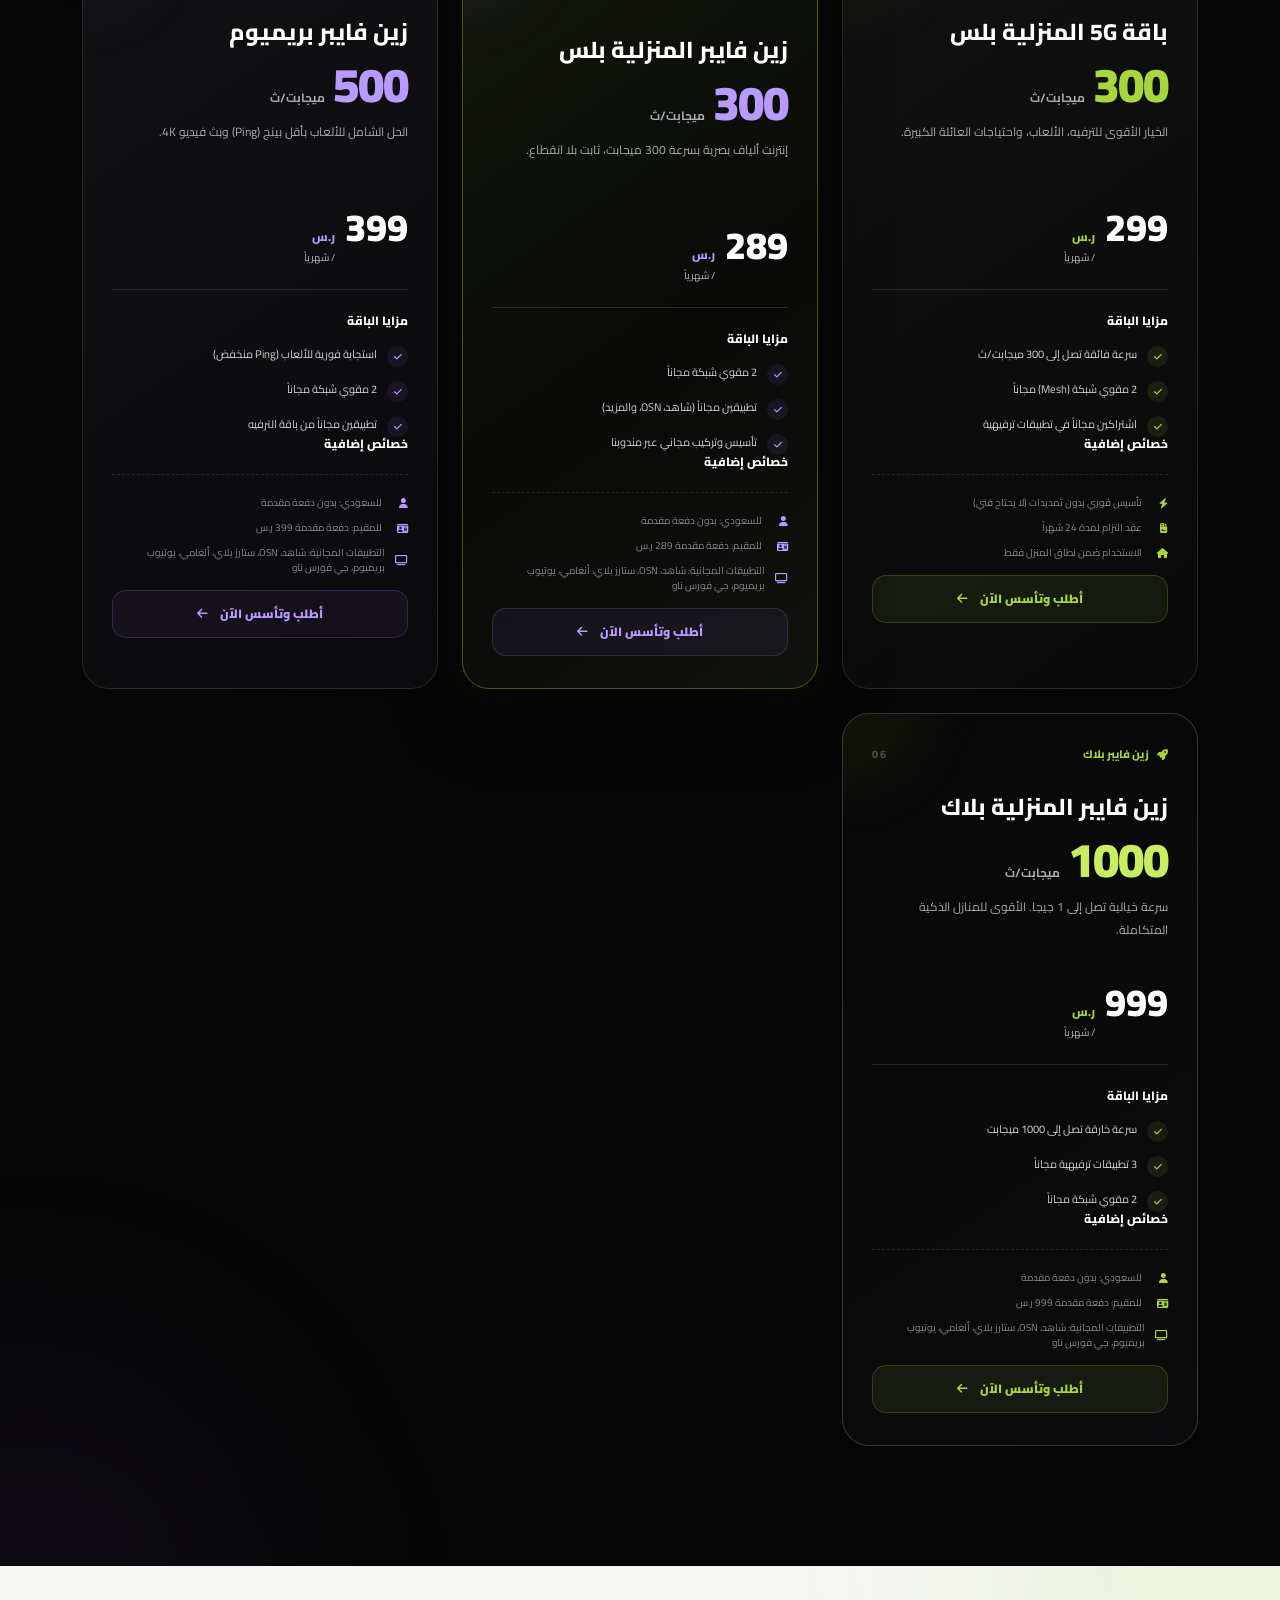
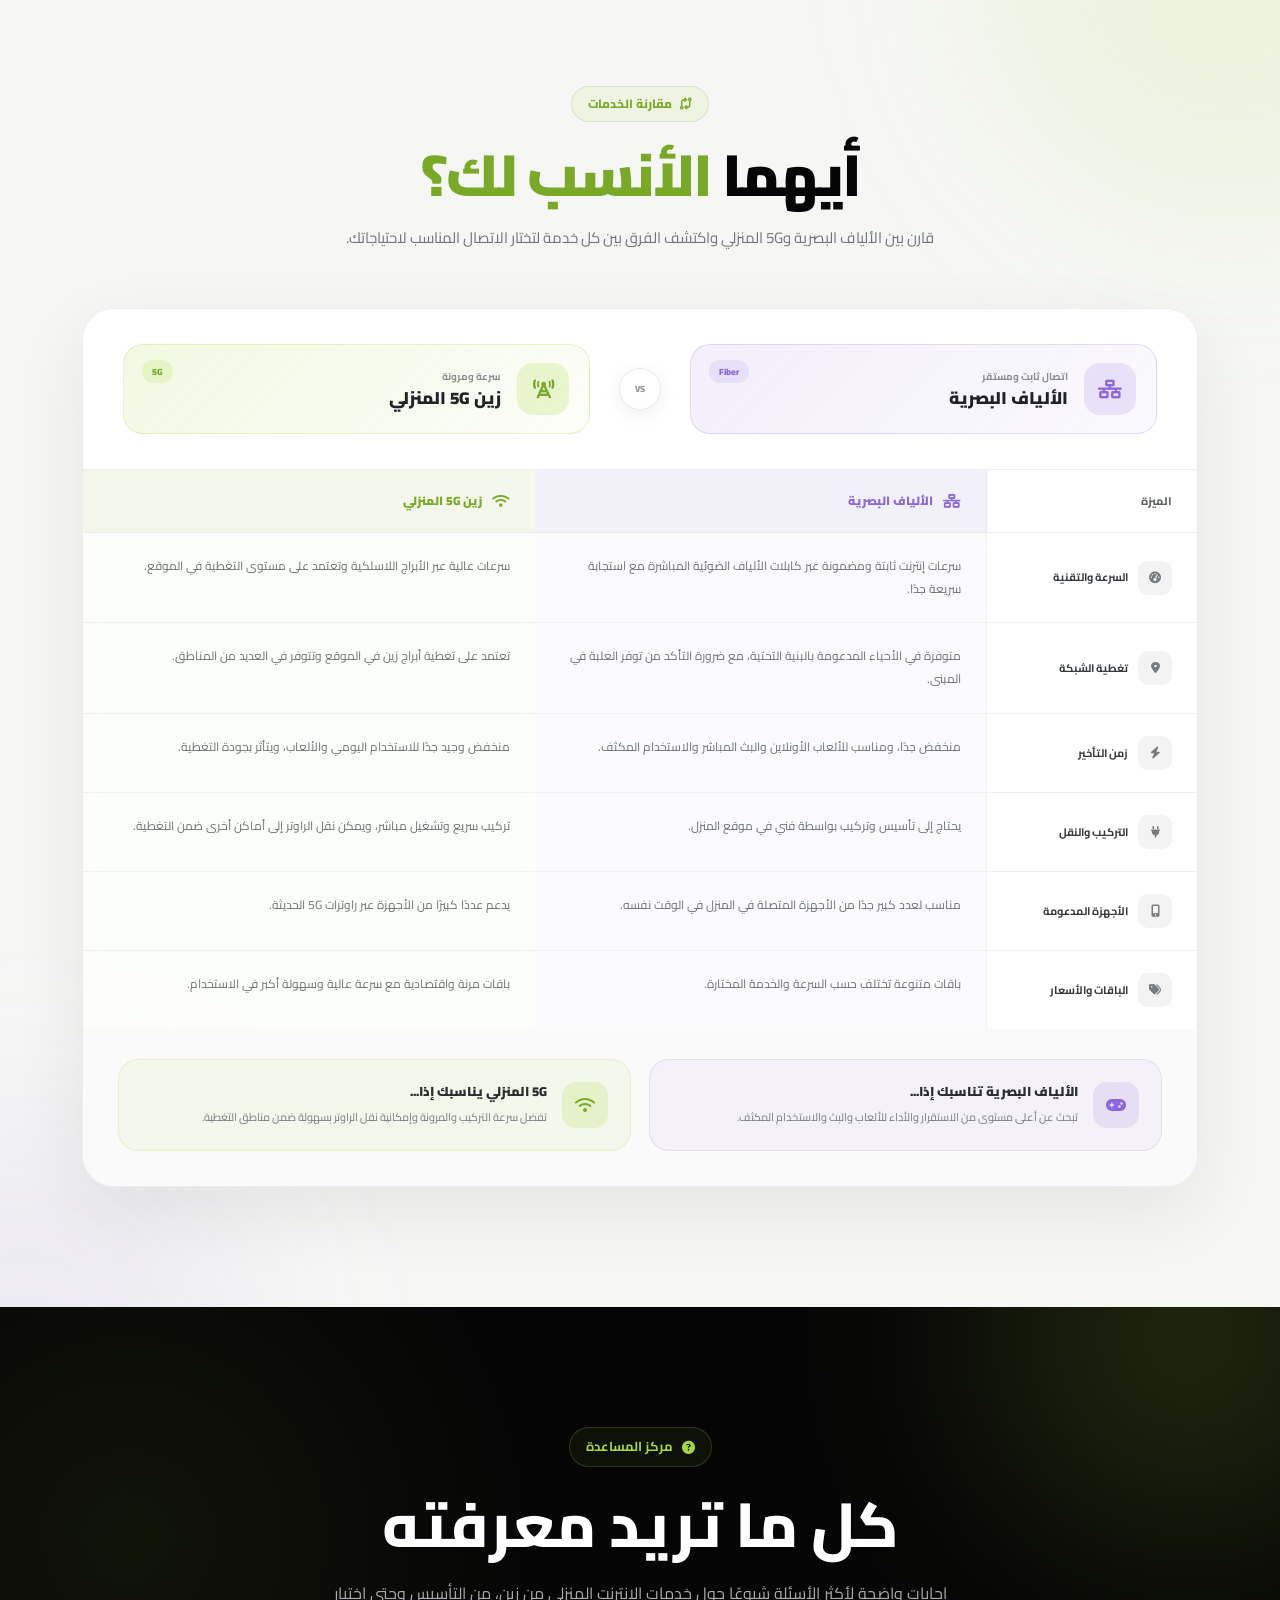
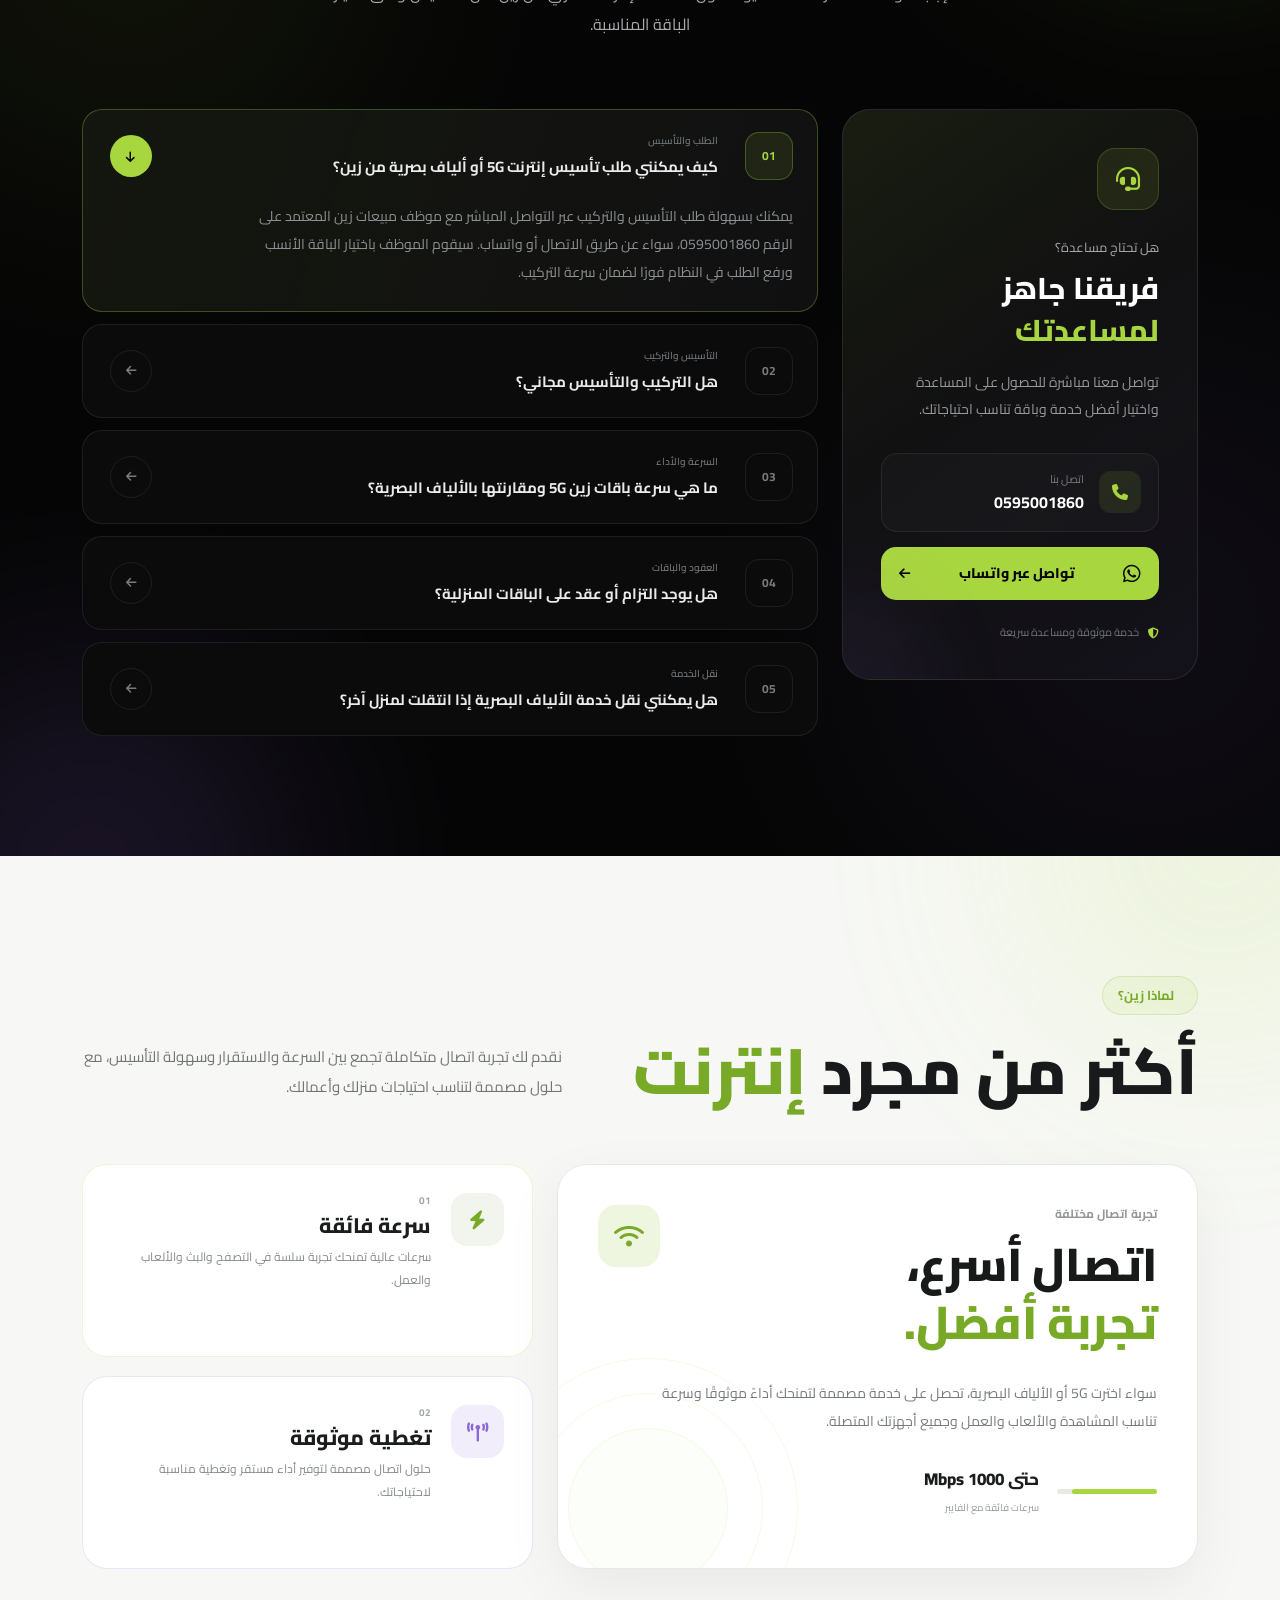
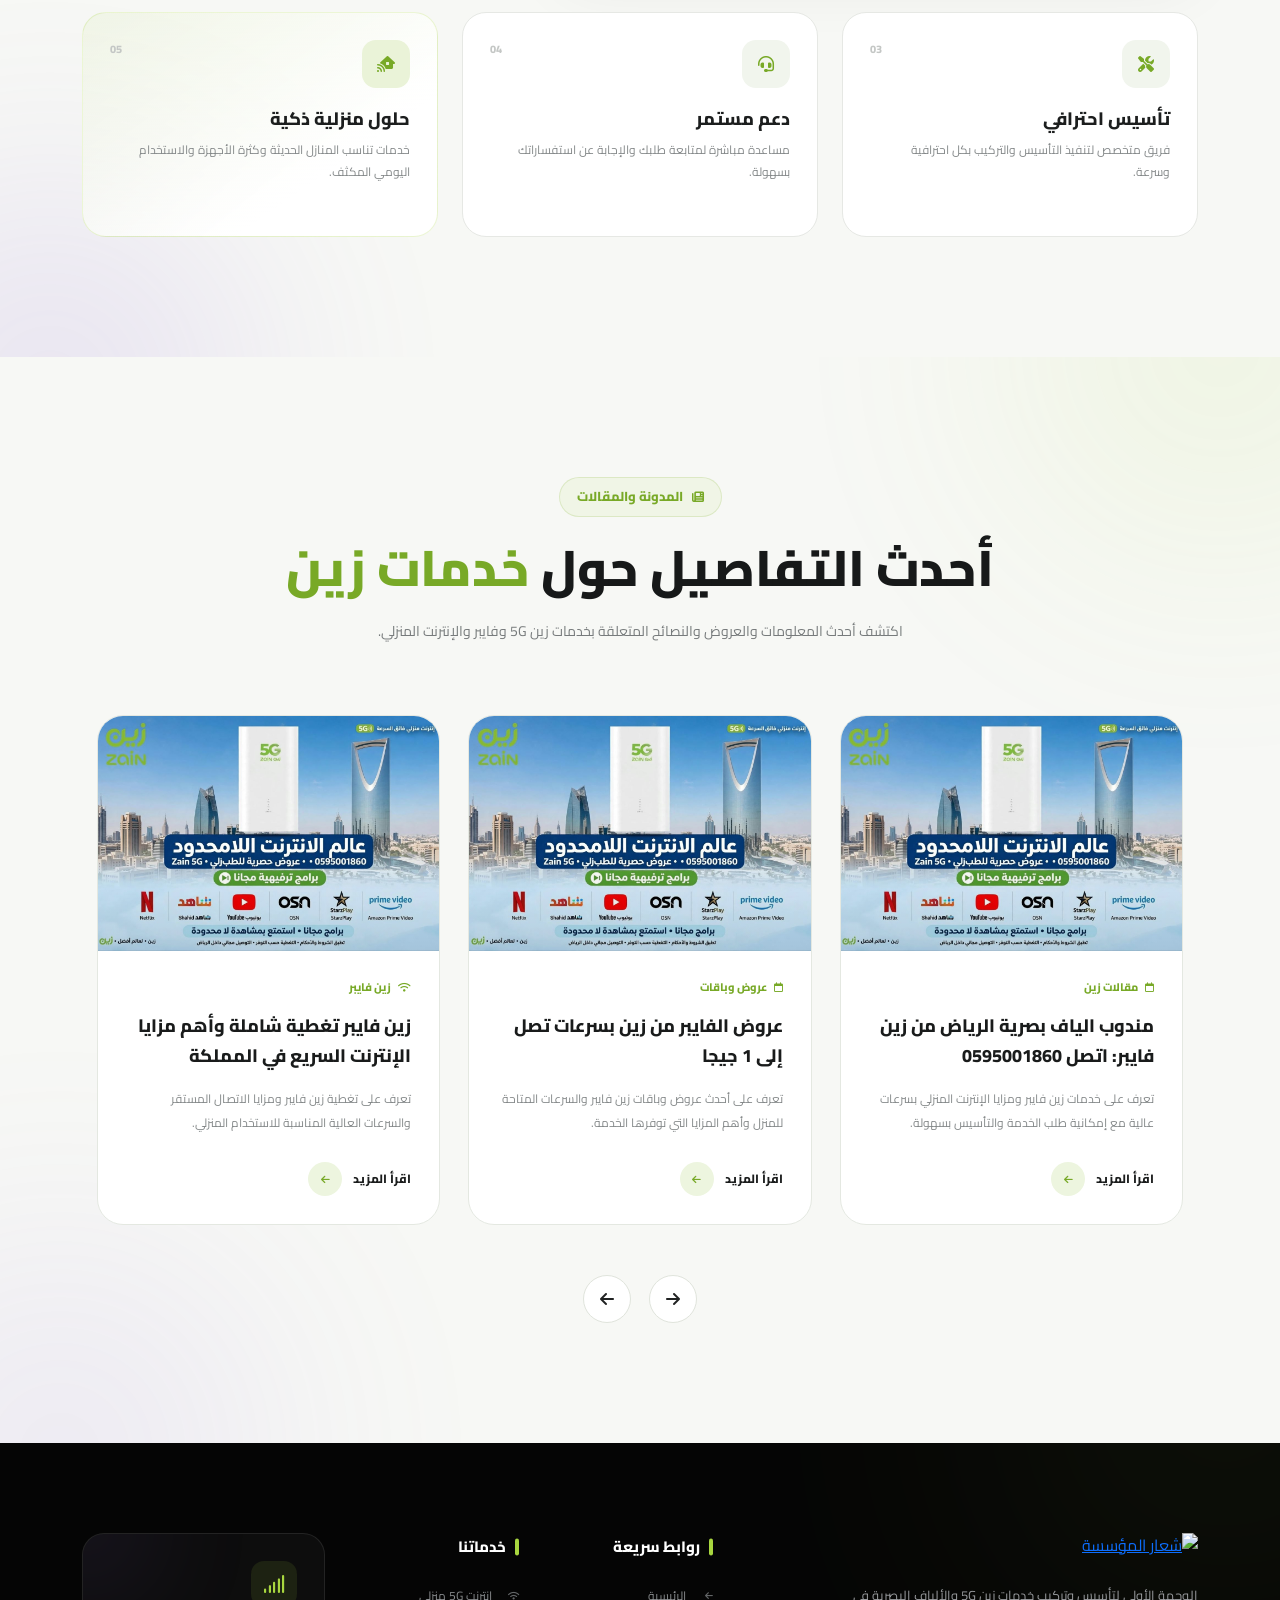
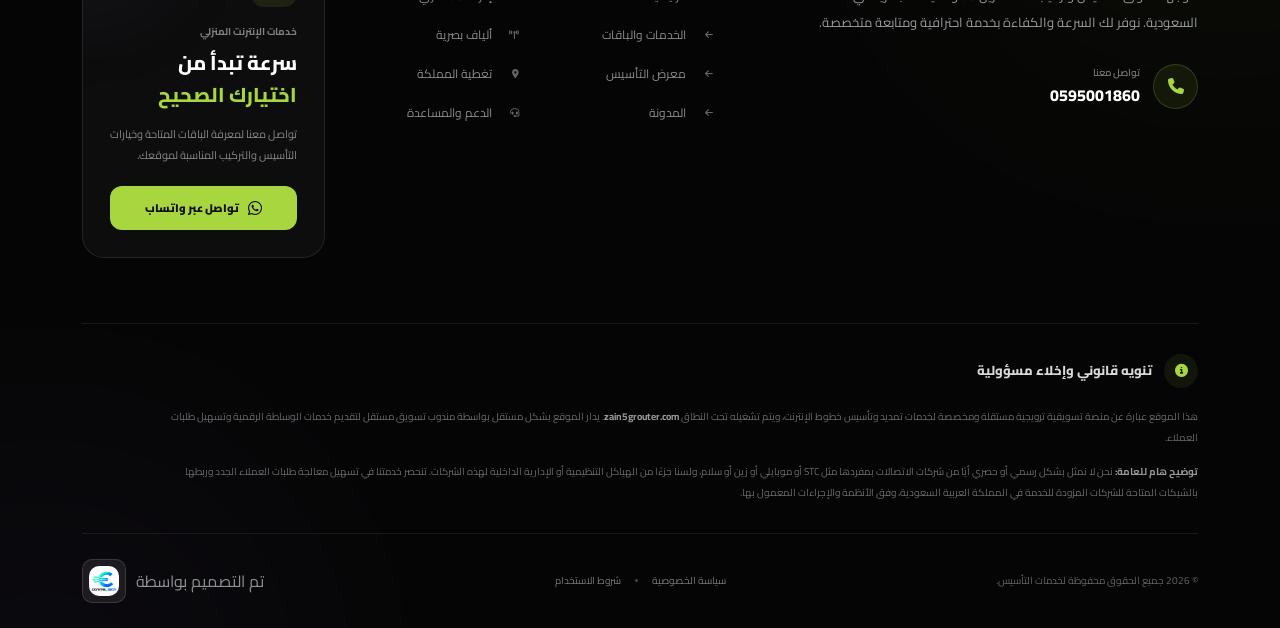
==== commit ee455ce6: "Update index.html" ====
--- a/index.html
+++ b/index.html
@@ -1184,7 +1184,7 @@
                             <i class="fa-solid fa-tower-broadcast"></i>
                             5G منزلي
                         </div>
-                        <span class="zain-package-index">02</span>
+                        <span class="zain-package-index">04</span>
                     </div>
 
                     <h3>باقة 5G المنزلية بلس</h3>
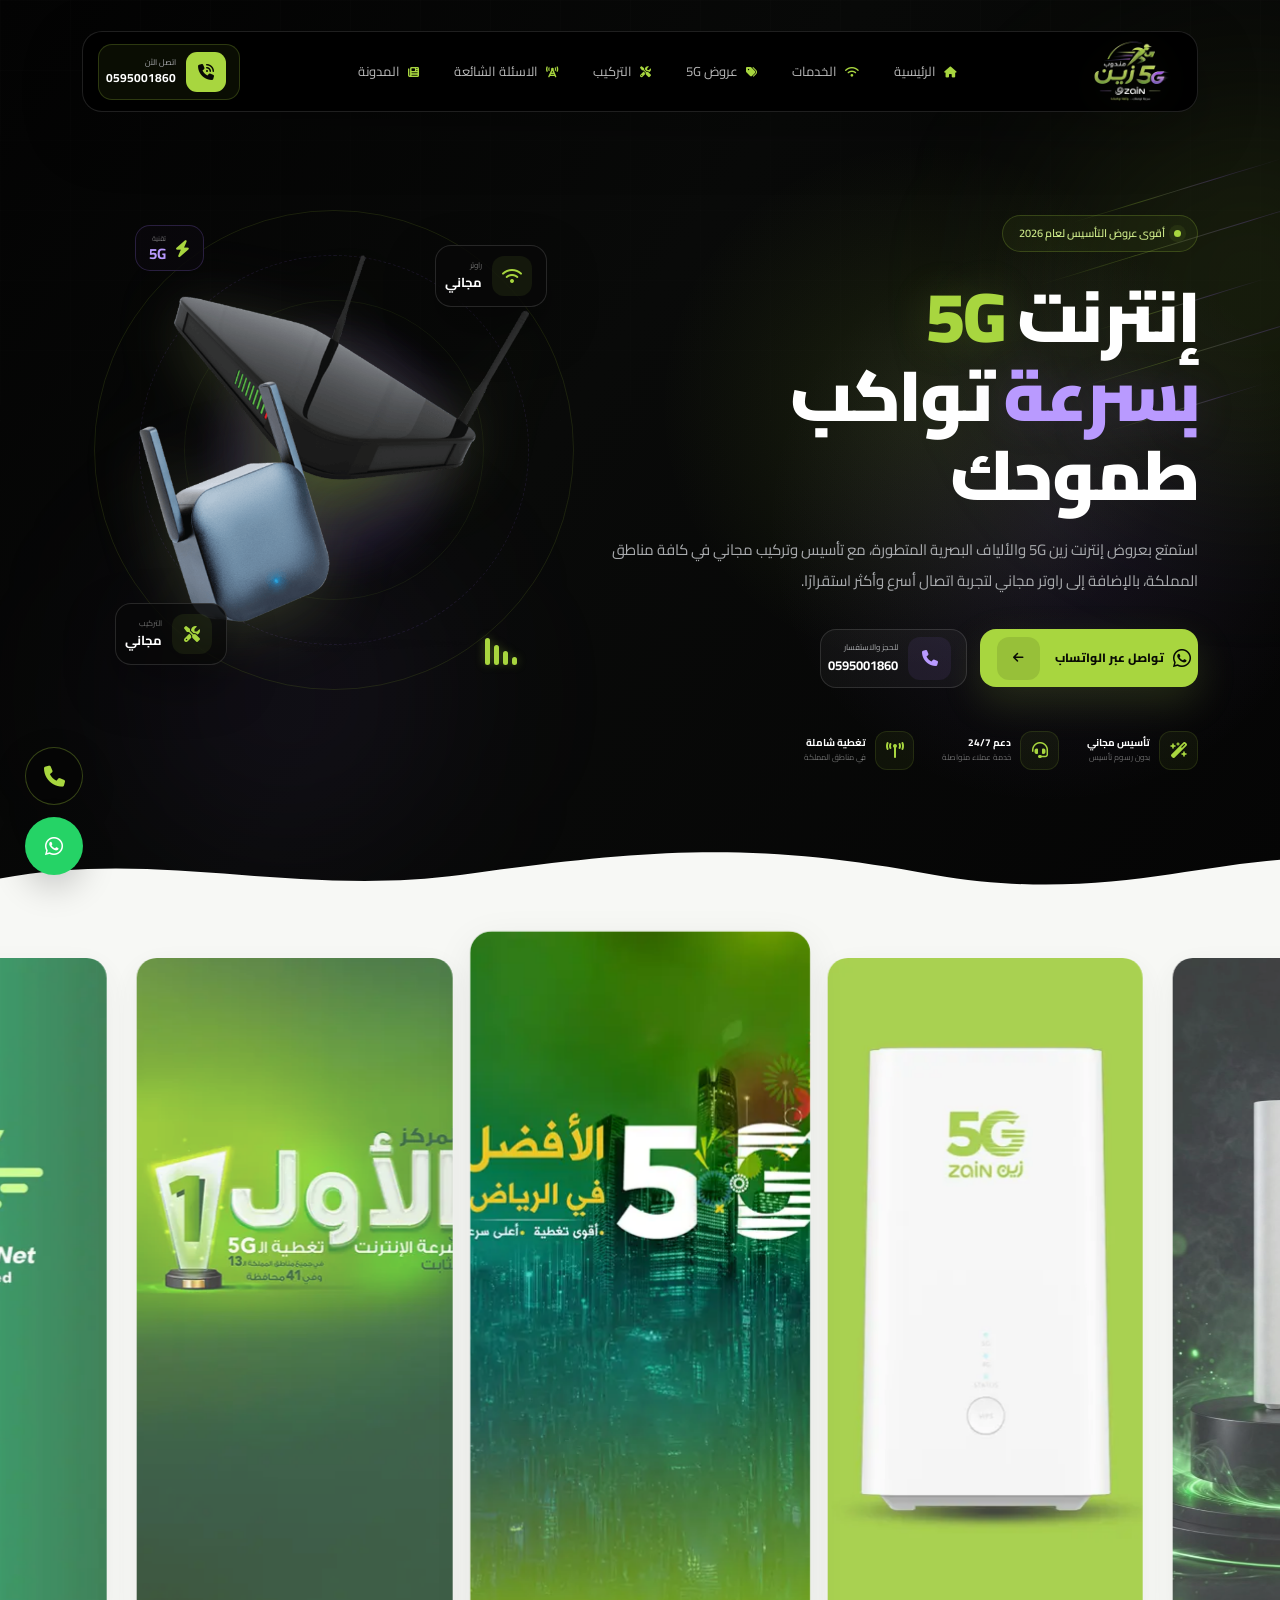
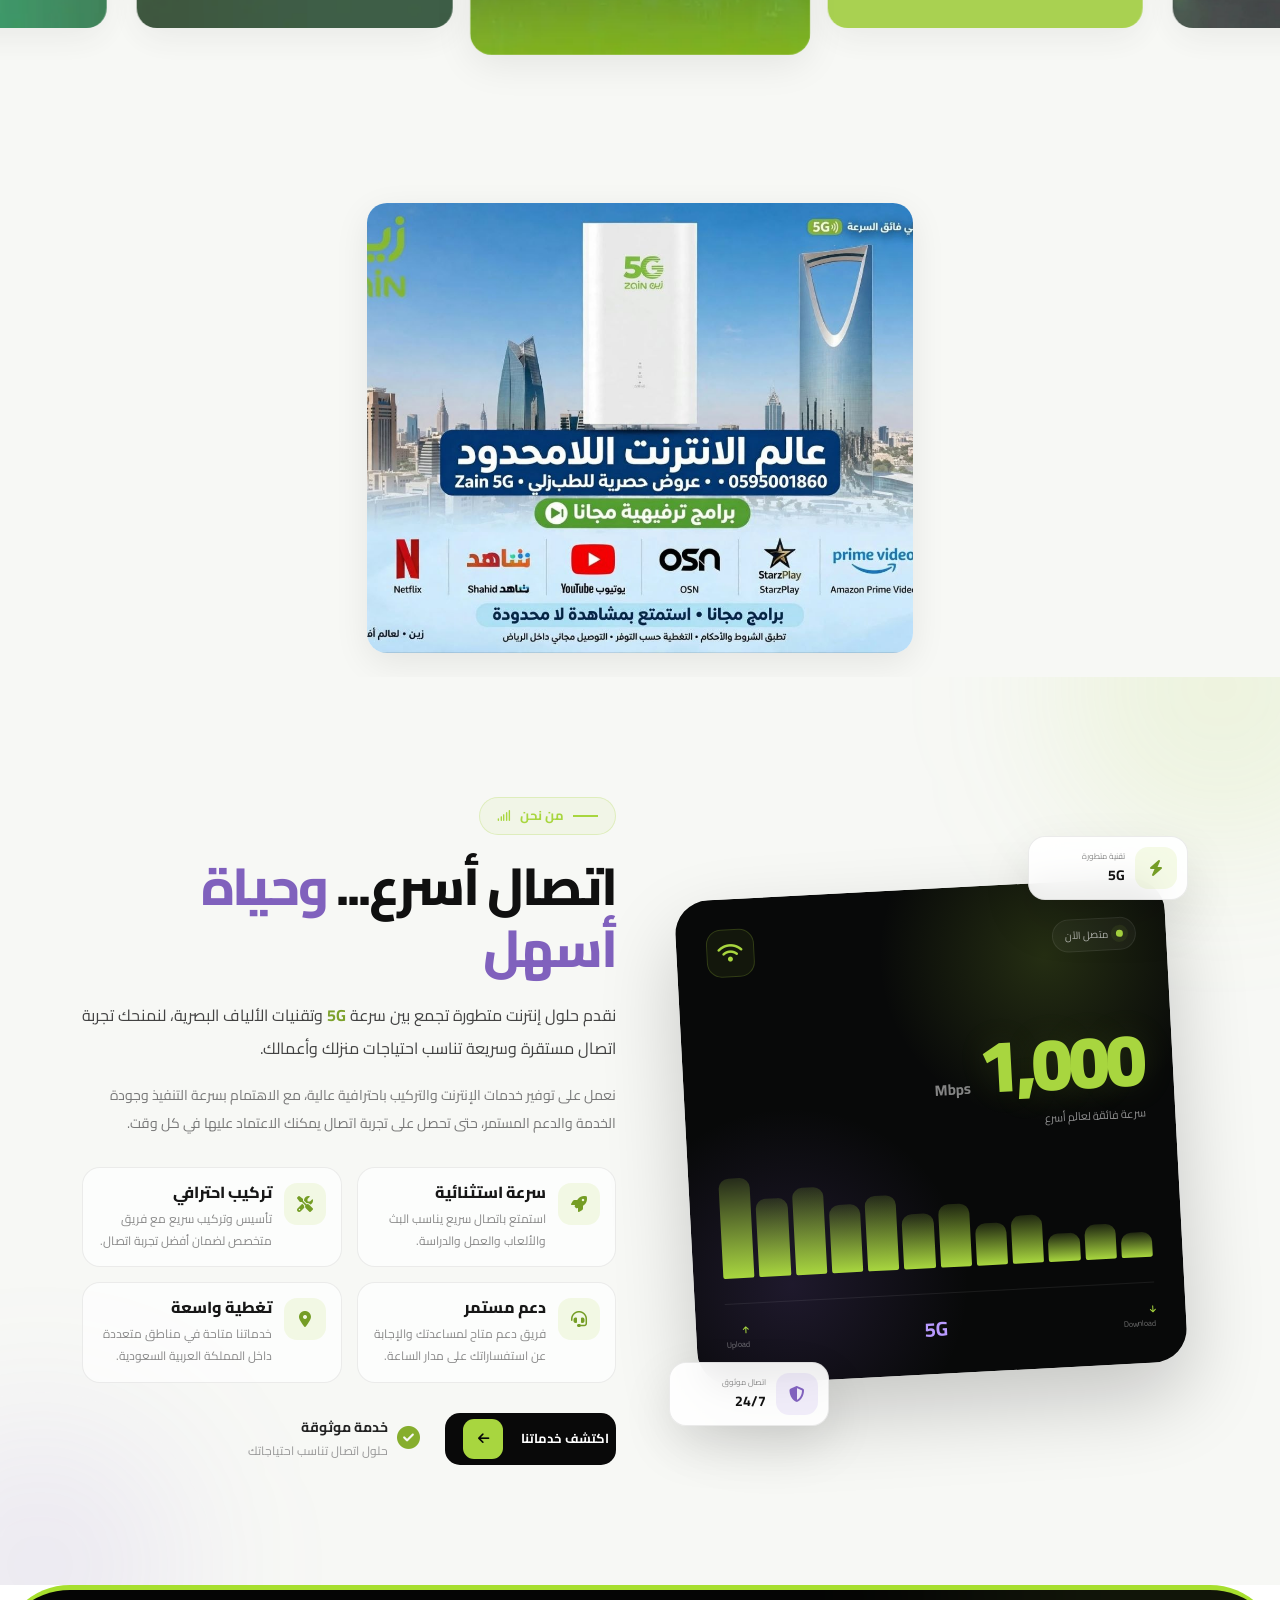
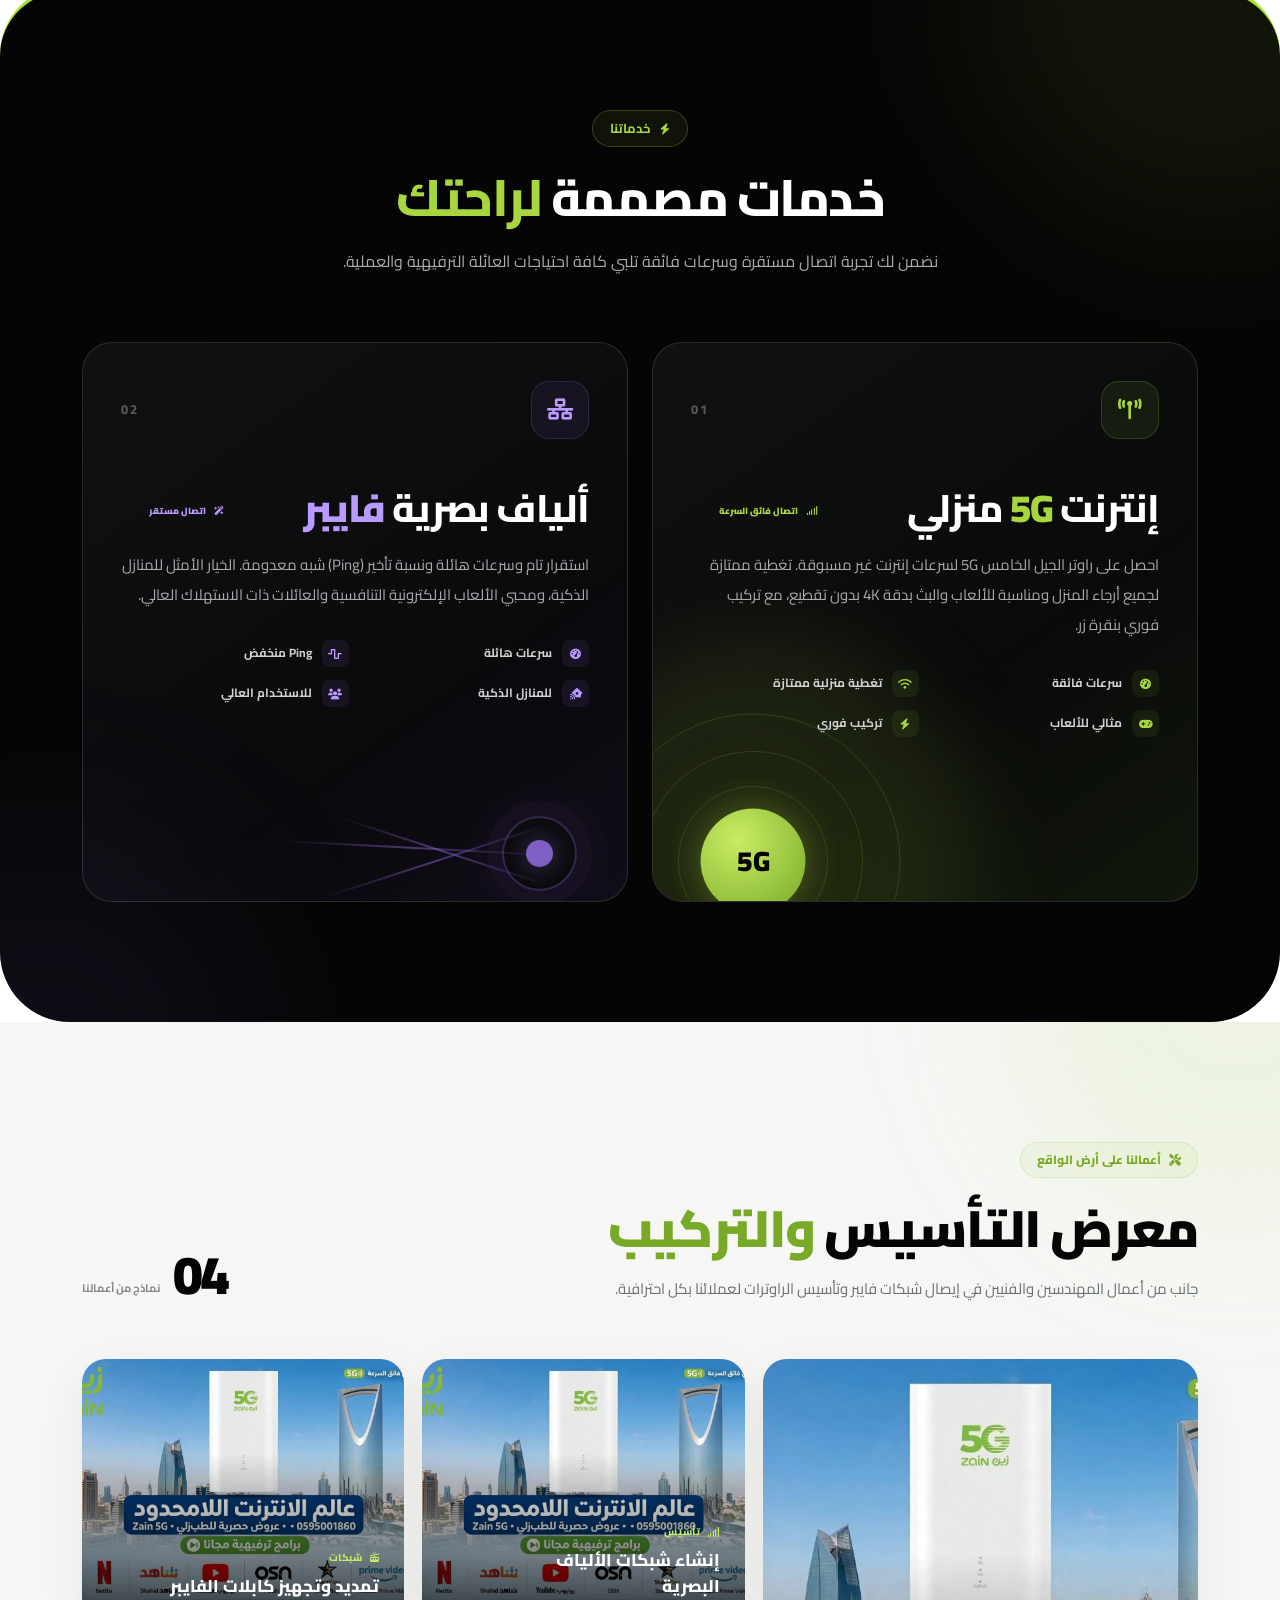
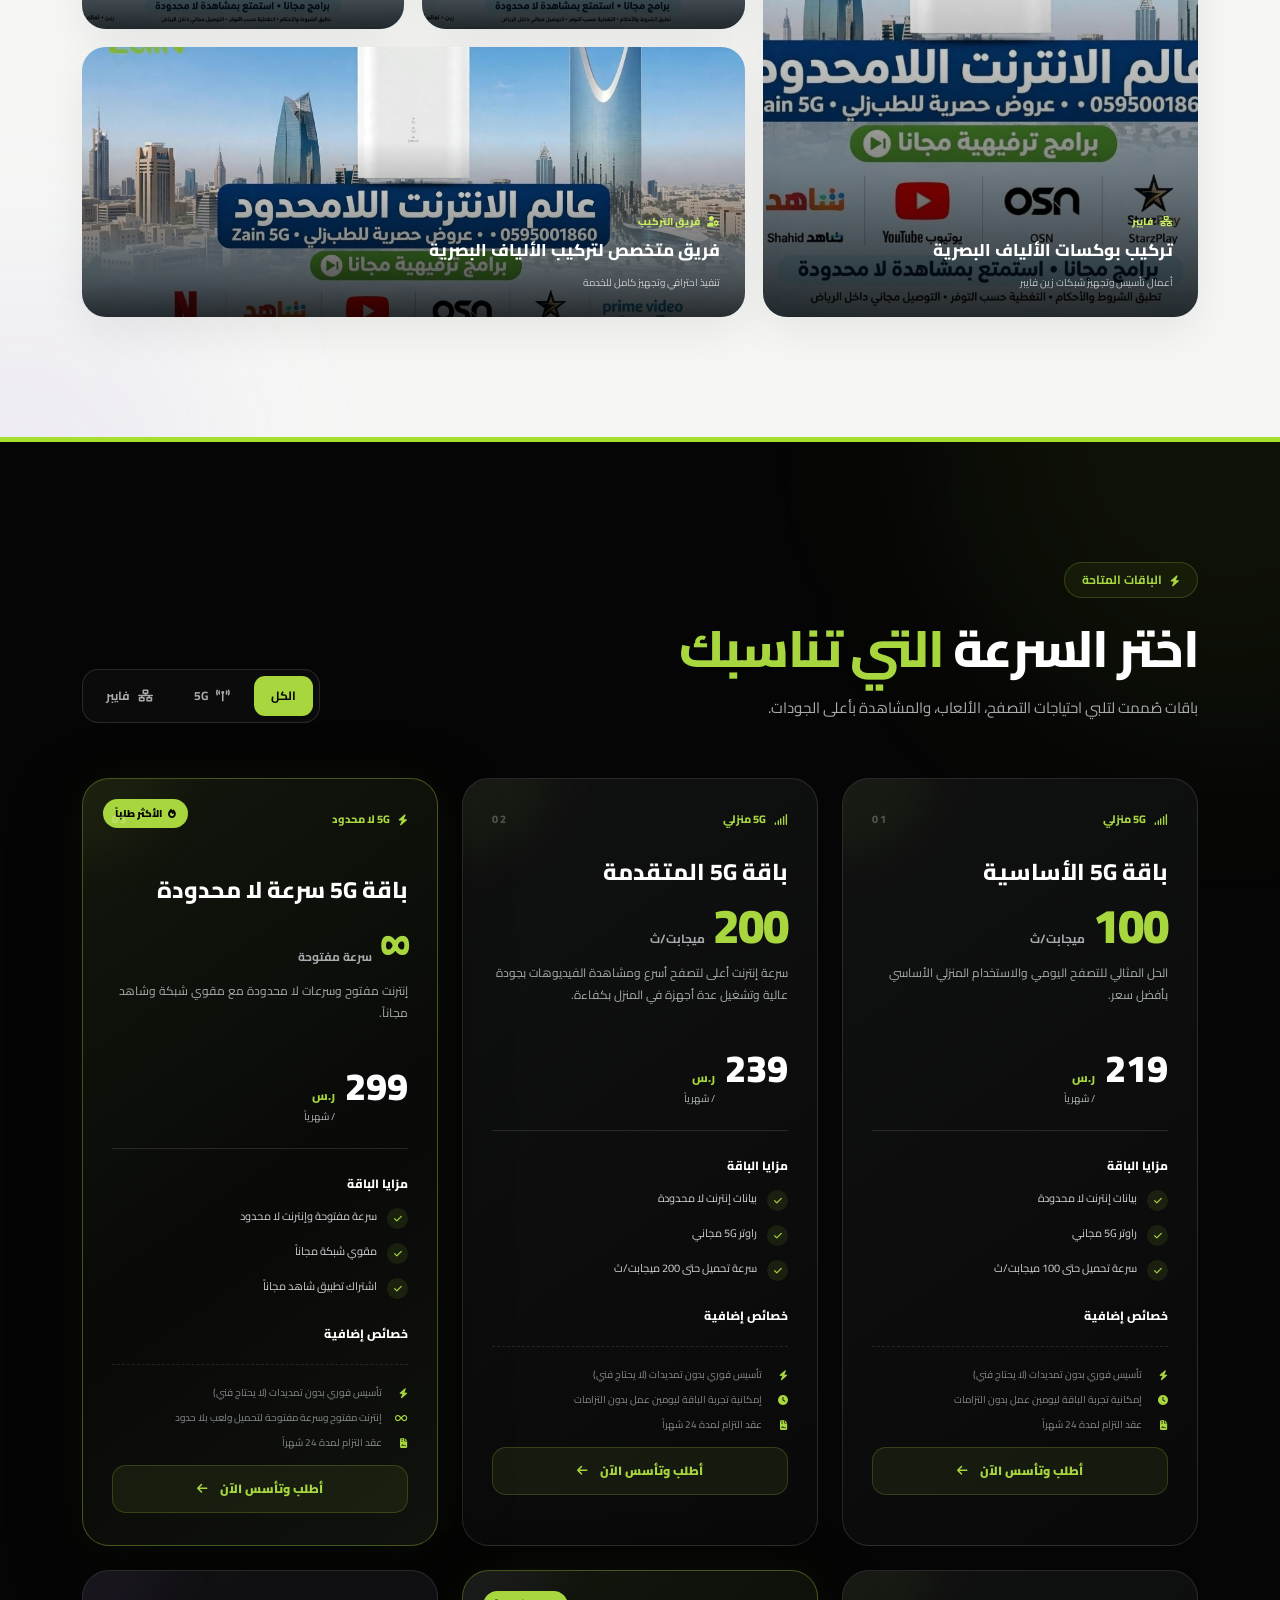
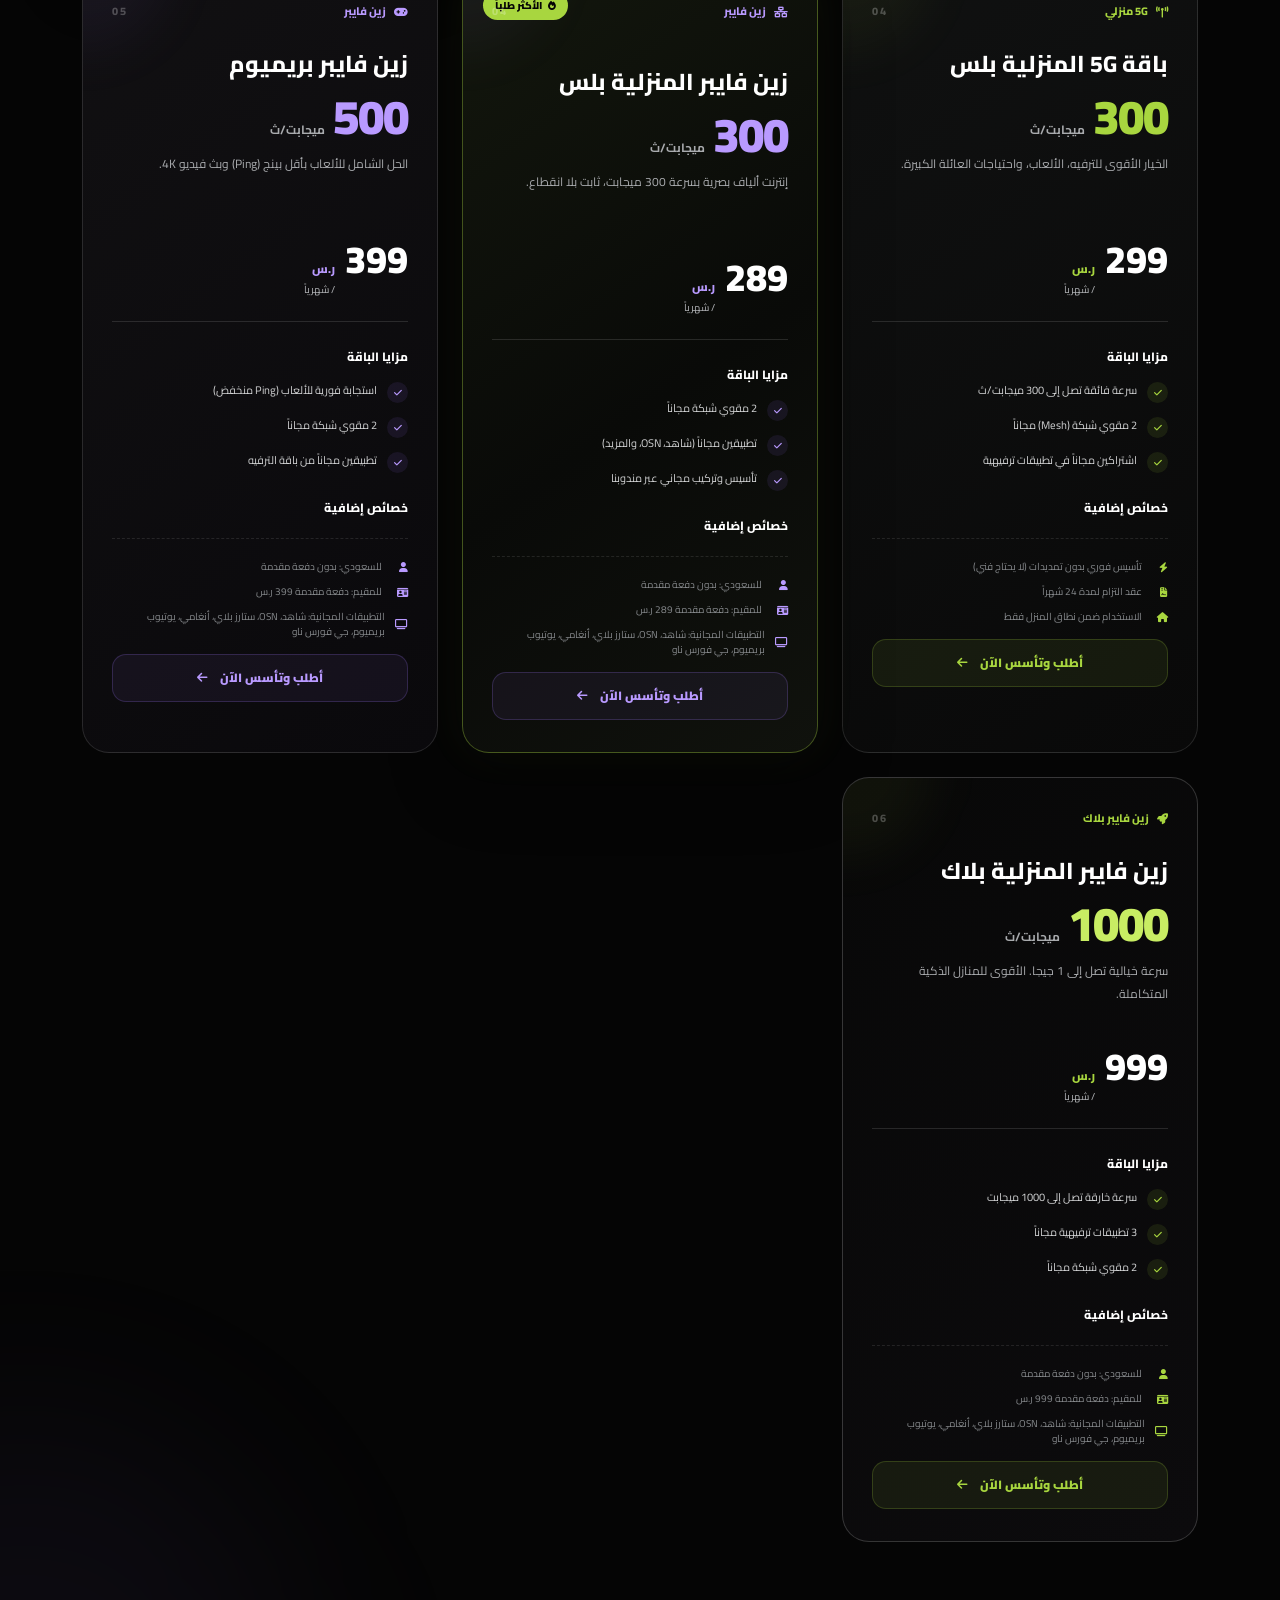
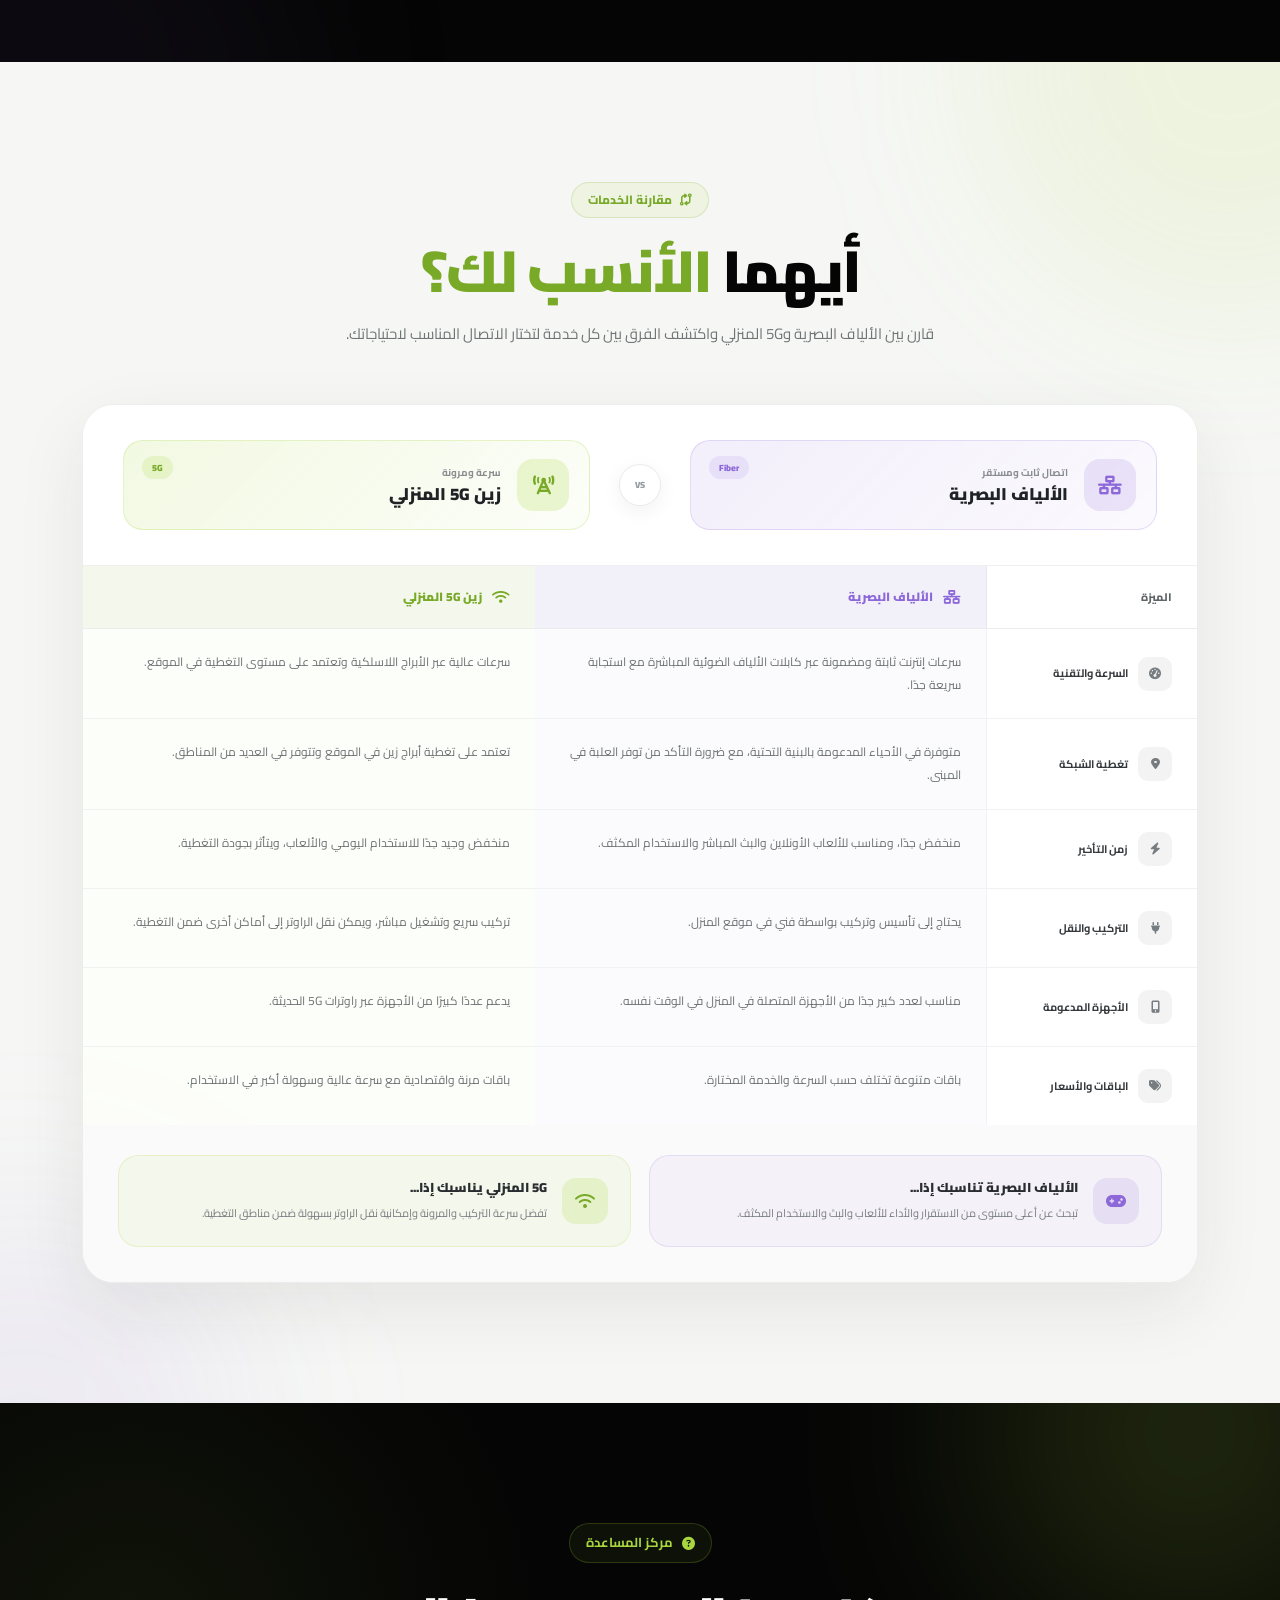
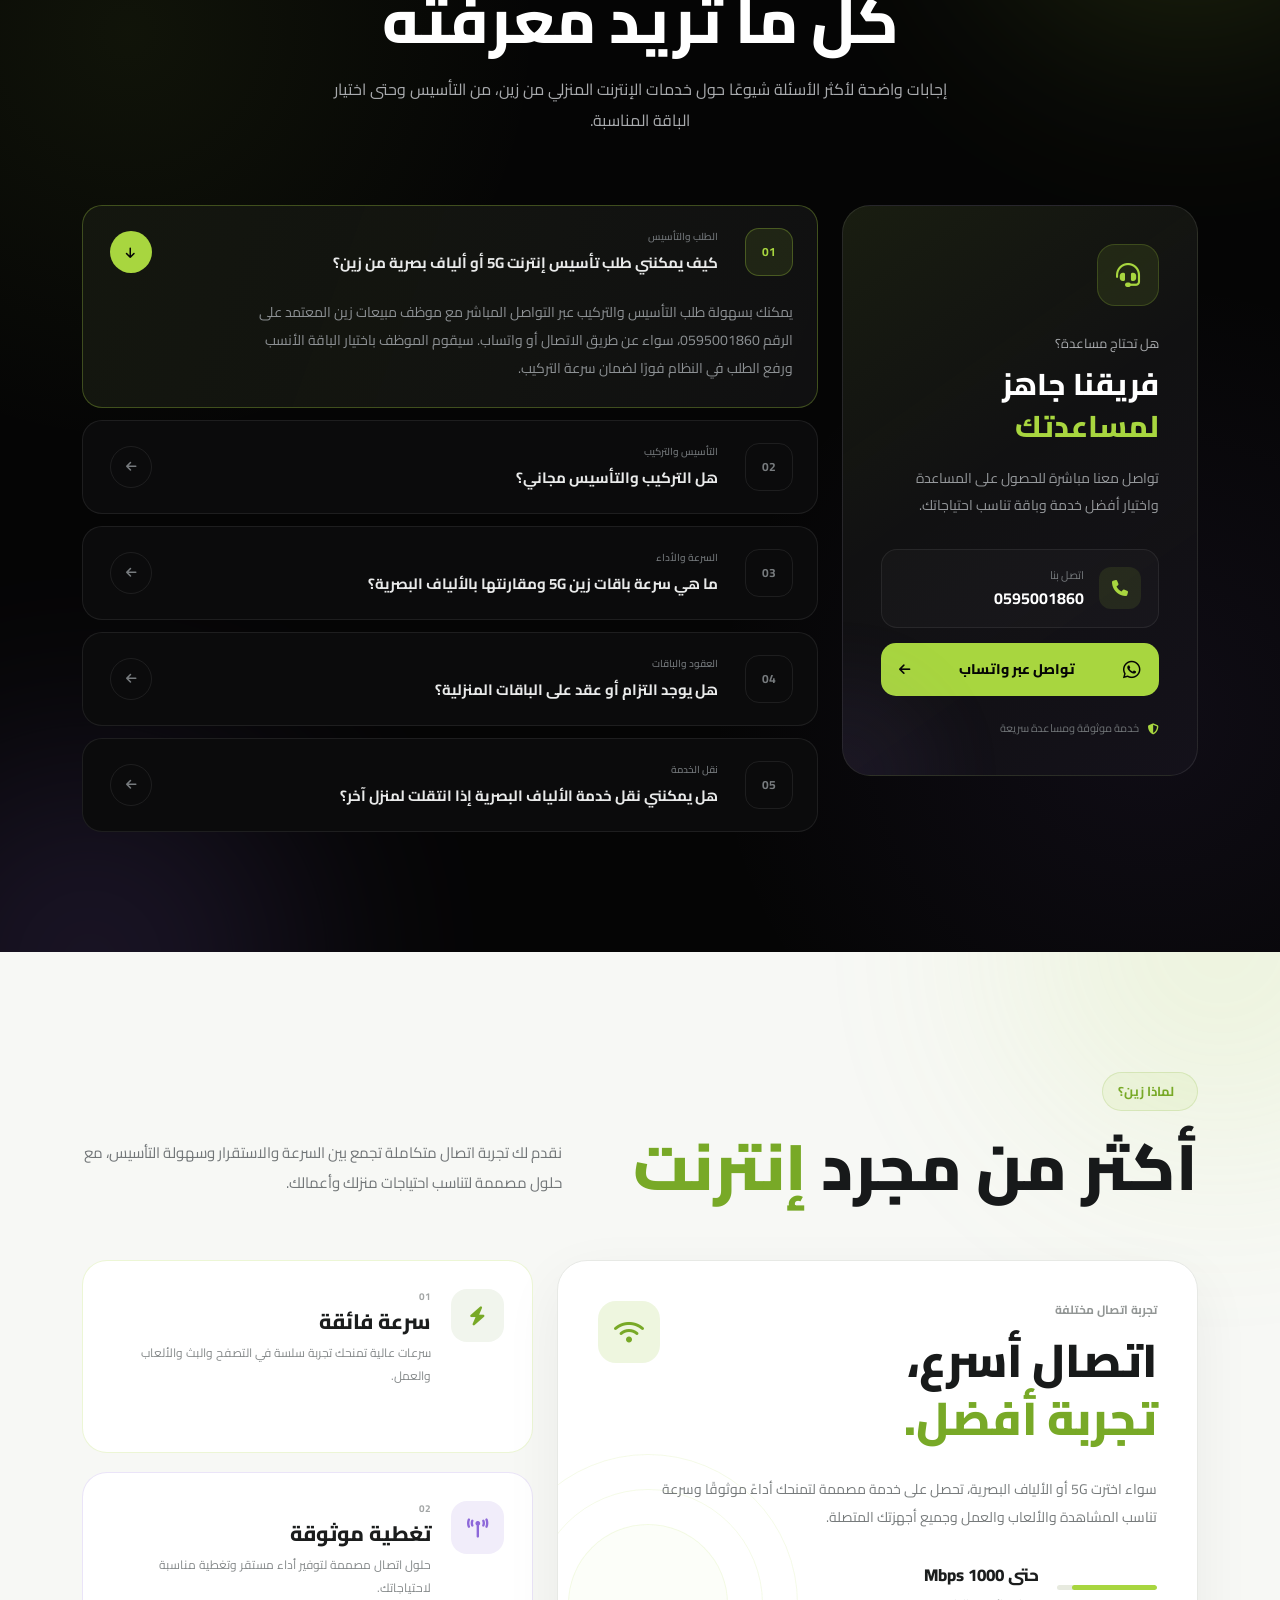
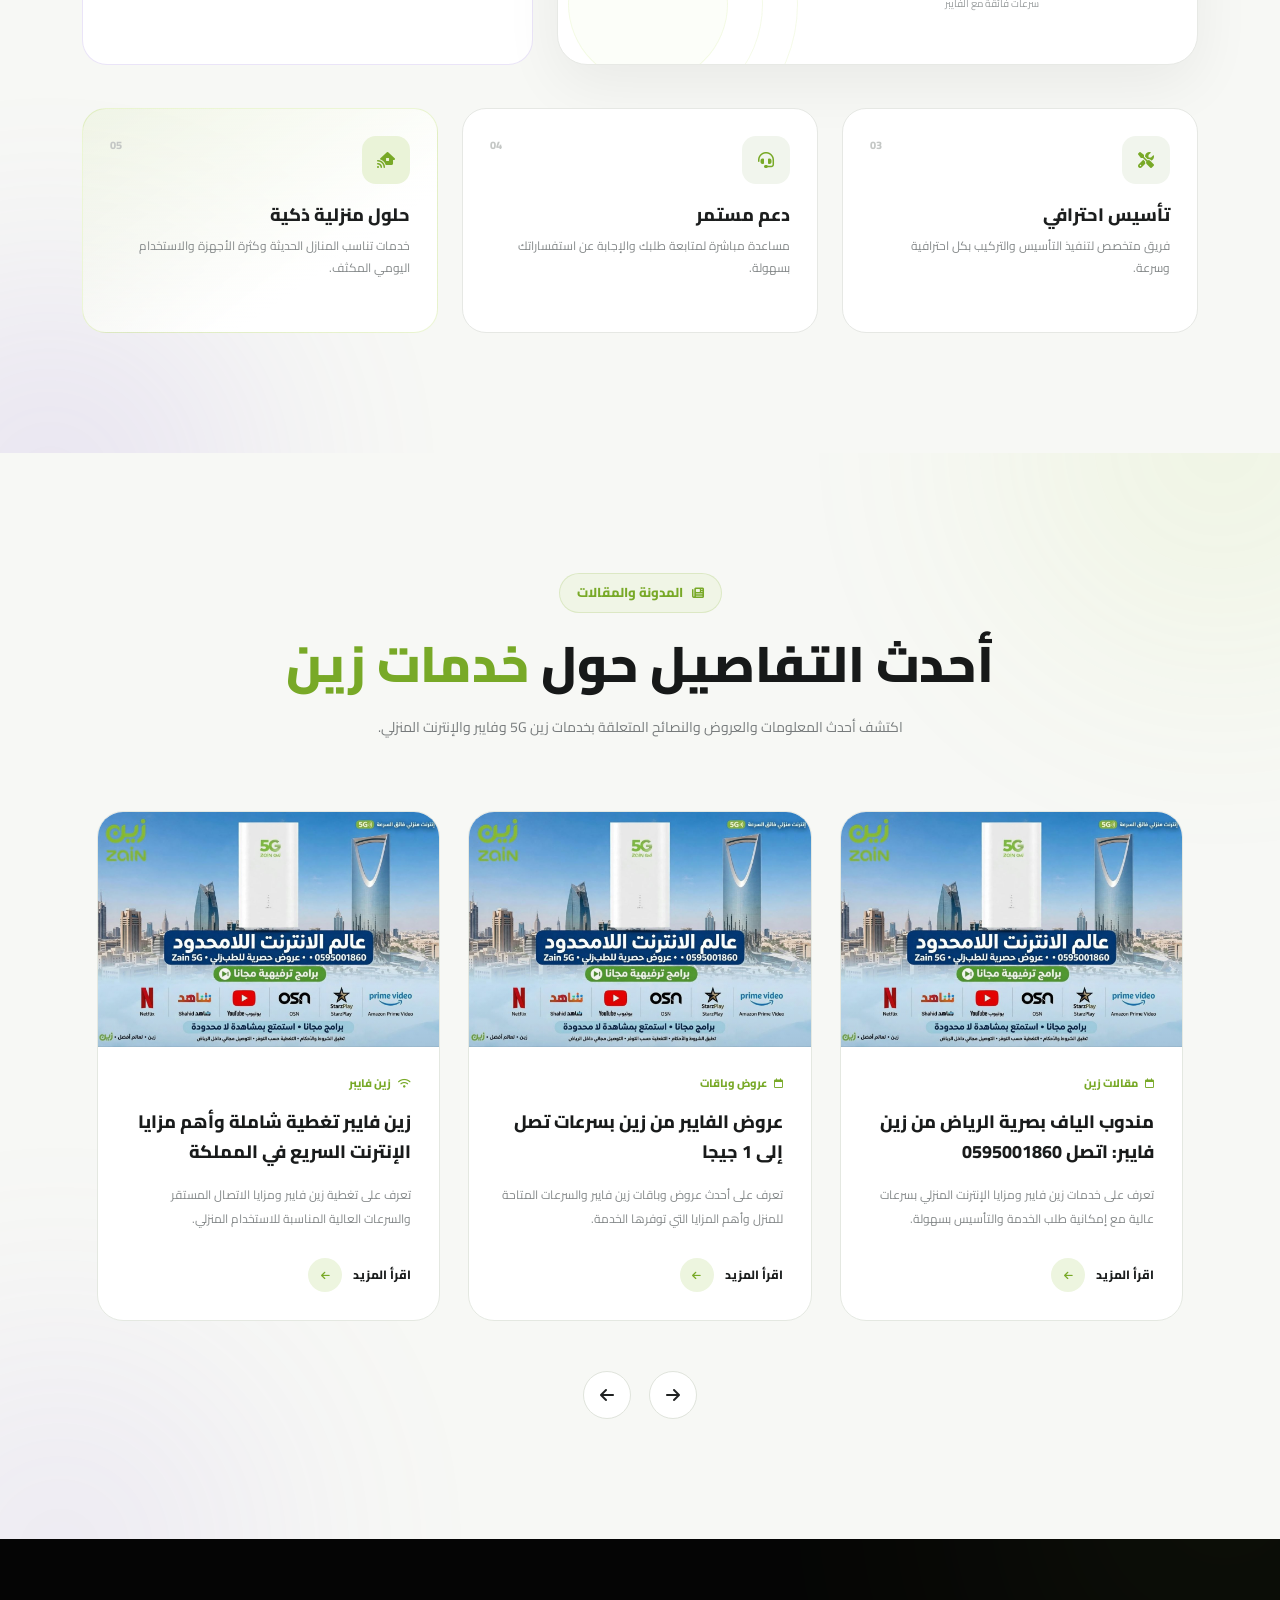
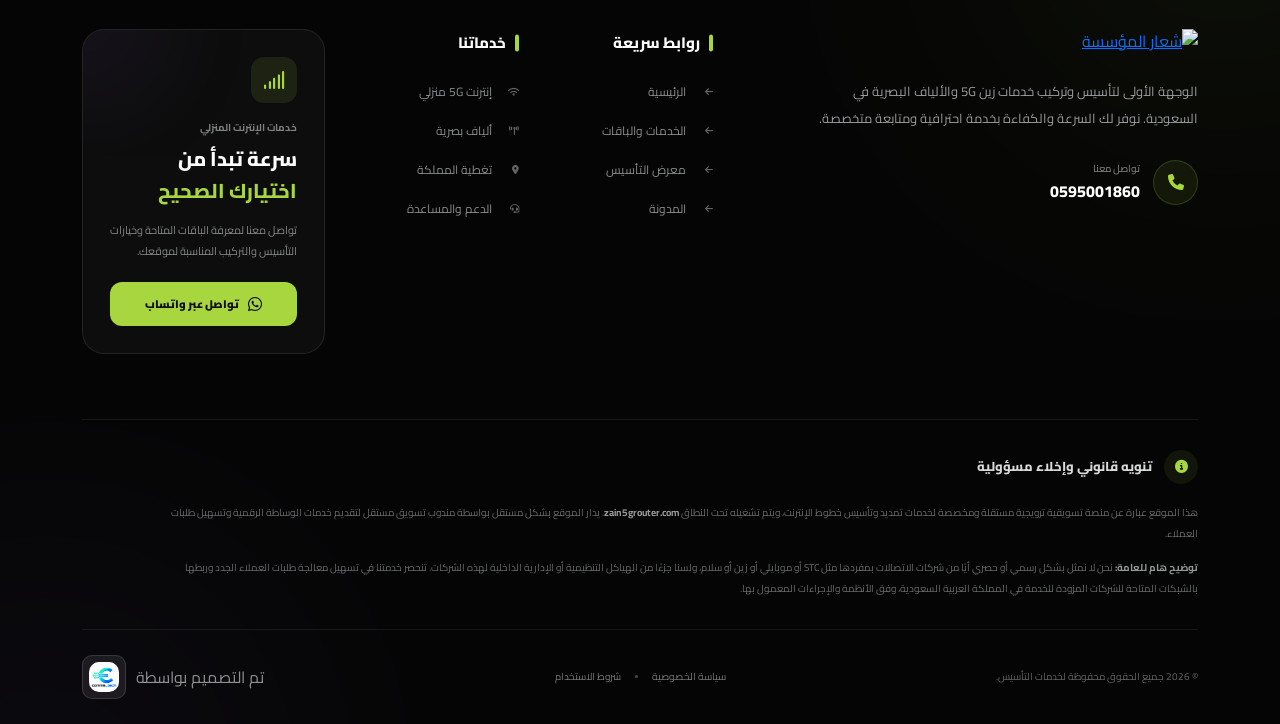
==== commit 629966dd: "Update index.html" ====
--- a/index.html
+++ b/index.html
@@ -360,12 +360,7 @@
                         </div>
                     </div>
                 </div>
-                <div class="row g-4 mt-4 py-4">
-                    <div class="col-md-6">
-                        <div class="img">
-                            <img src="images/offer-2.webp" alt="offer">
-                        </div>
-                    </div>
+                <div class="row g-4 mt-4 py-4 justify-content-center align-items-center">
                     <div class="col-md-6">
                         <div class="img">
                             <img src="images/offer-7.jpg" alt="offer">
--- a/css/index.css
+++ b/css/index.css
@@ -2857,7 +2857,7 @@
 ========================================= */
 
 .zain-package-card h4 {
-    margin: 0 0 16px;
+    margin: 28px 0 16px;
 
     color: var(--zain-white);
 
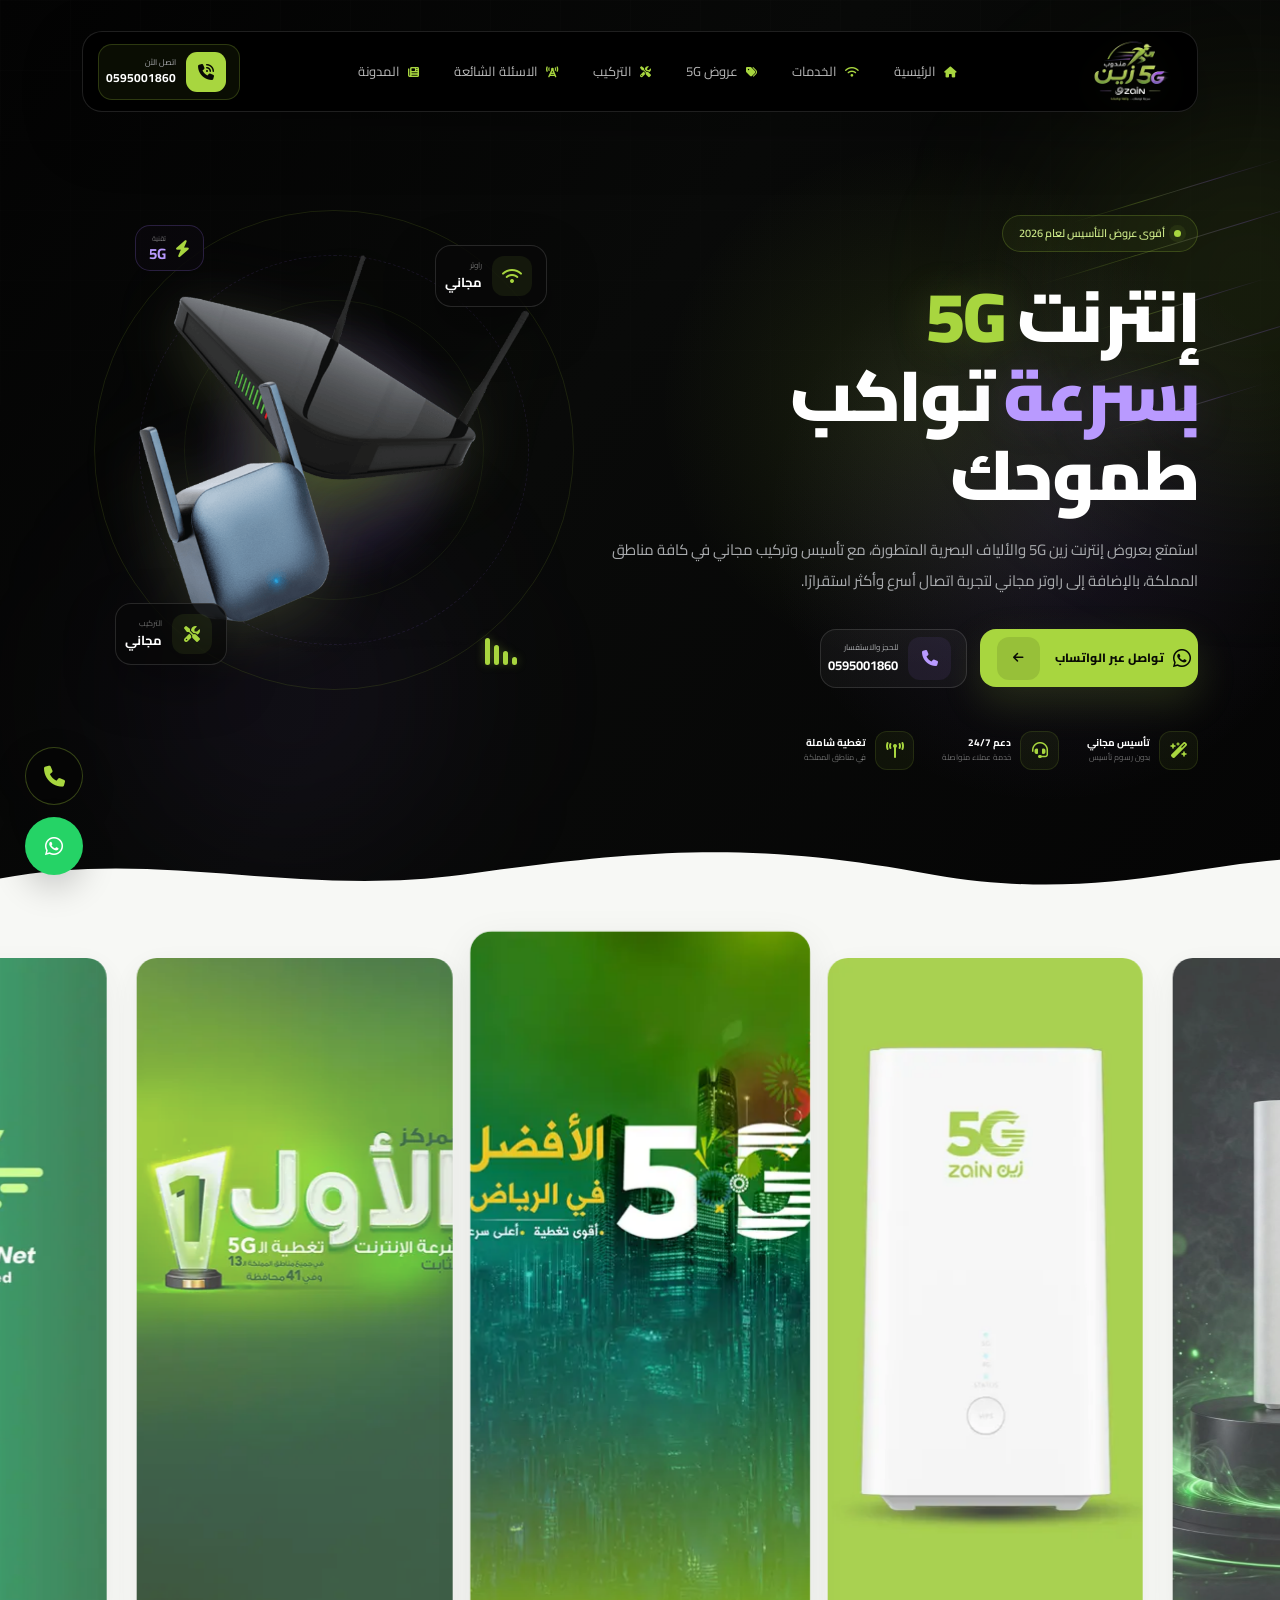
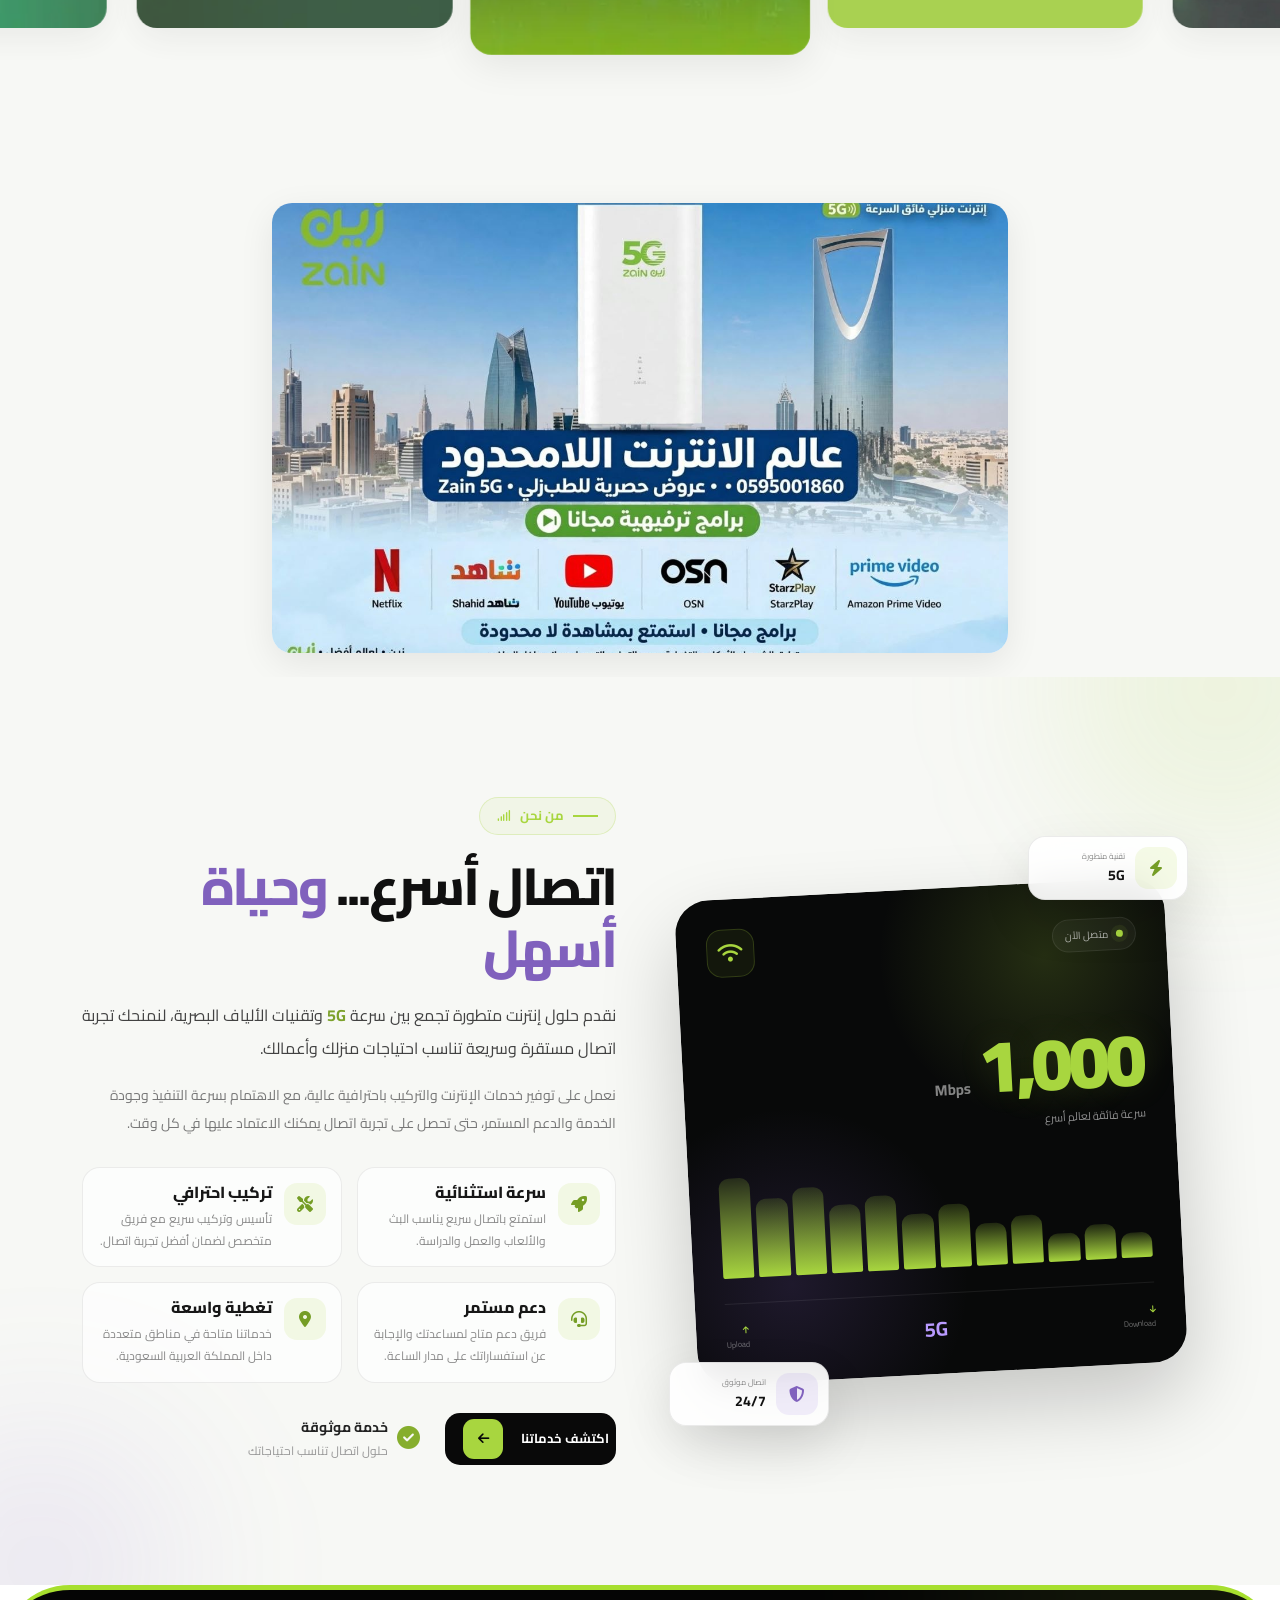
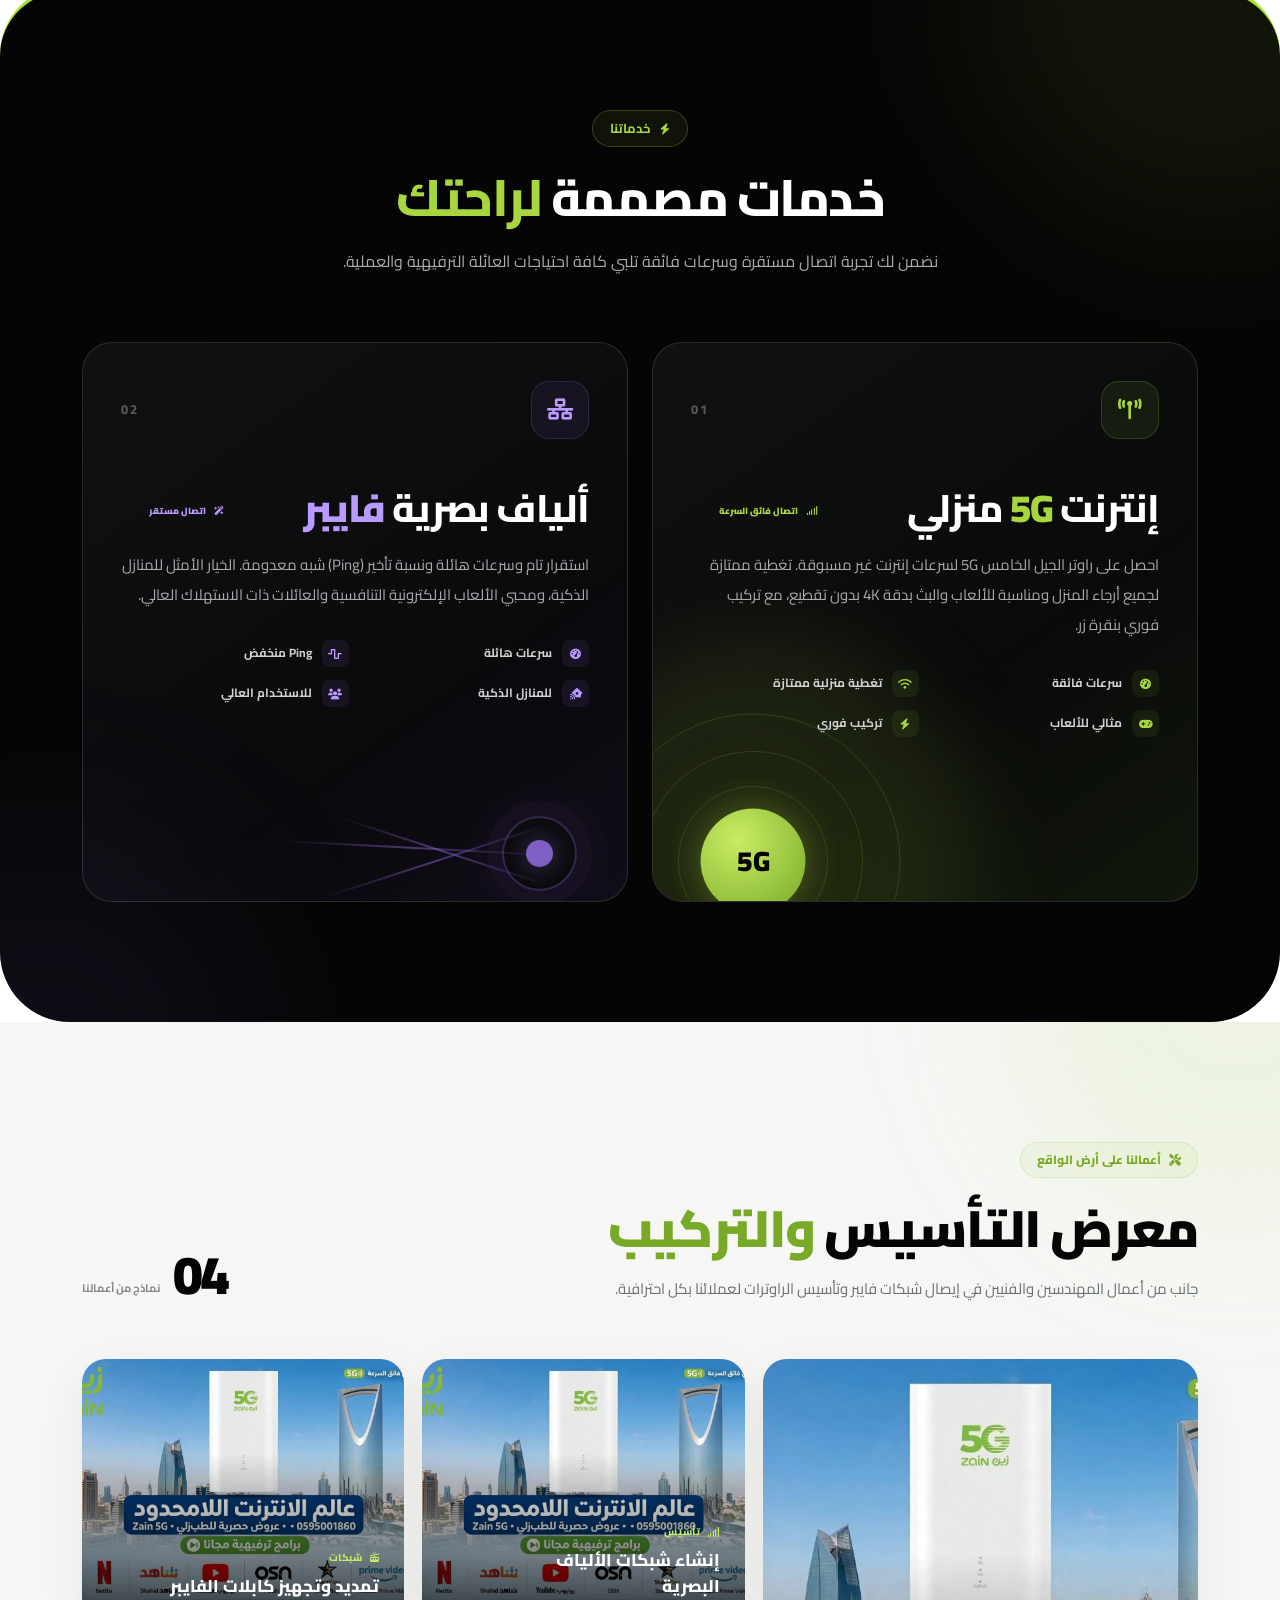
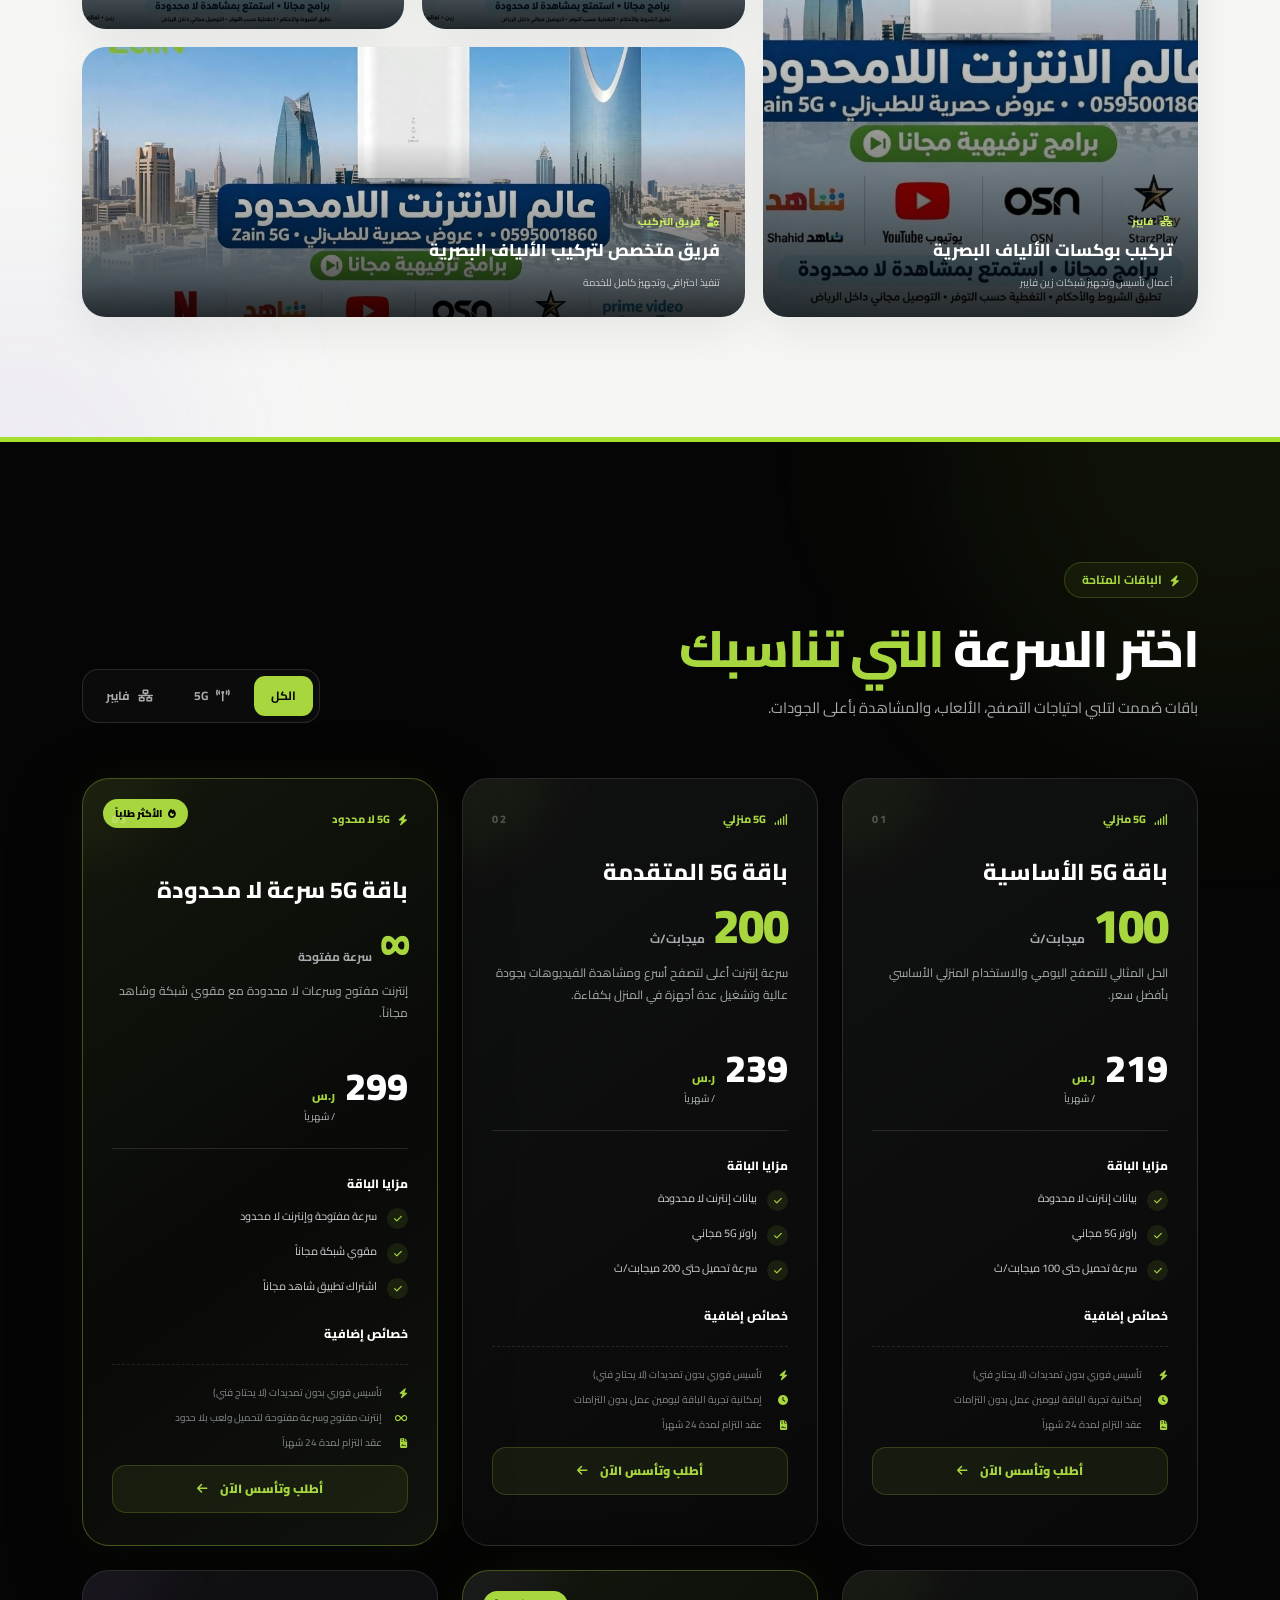
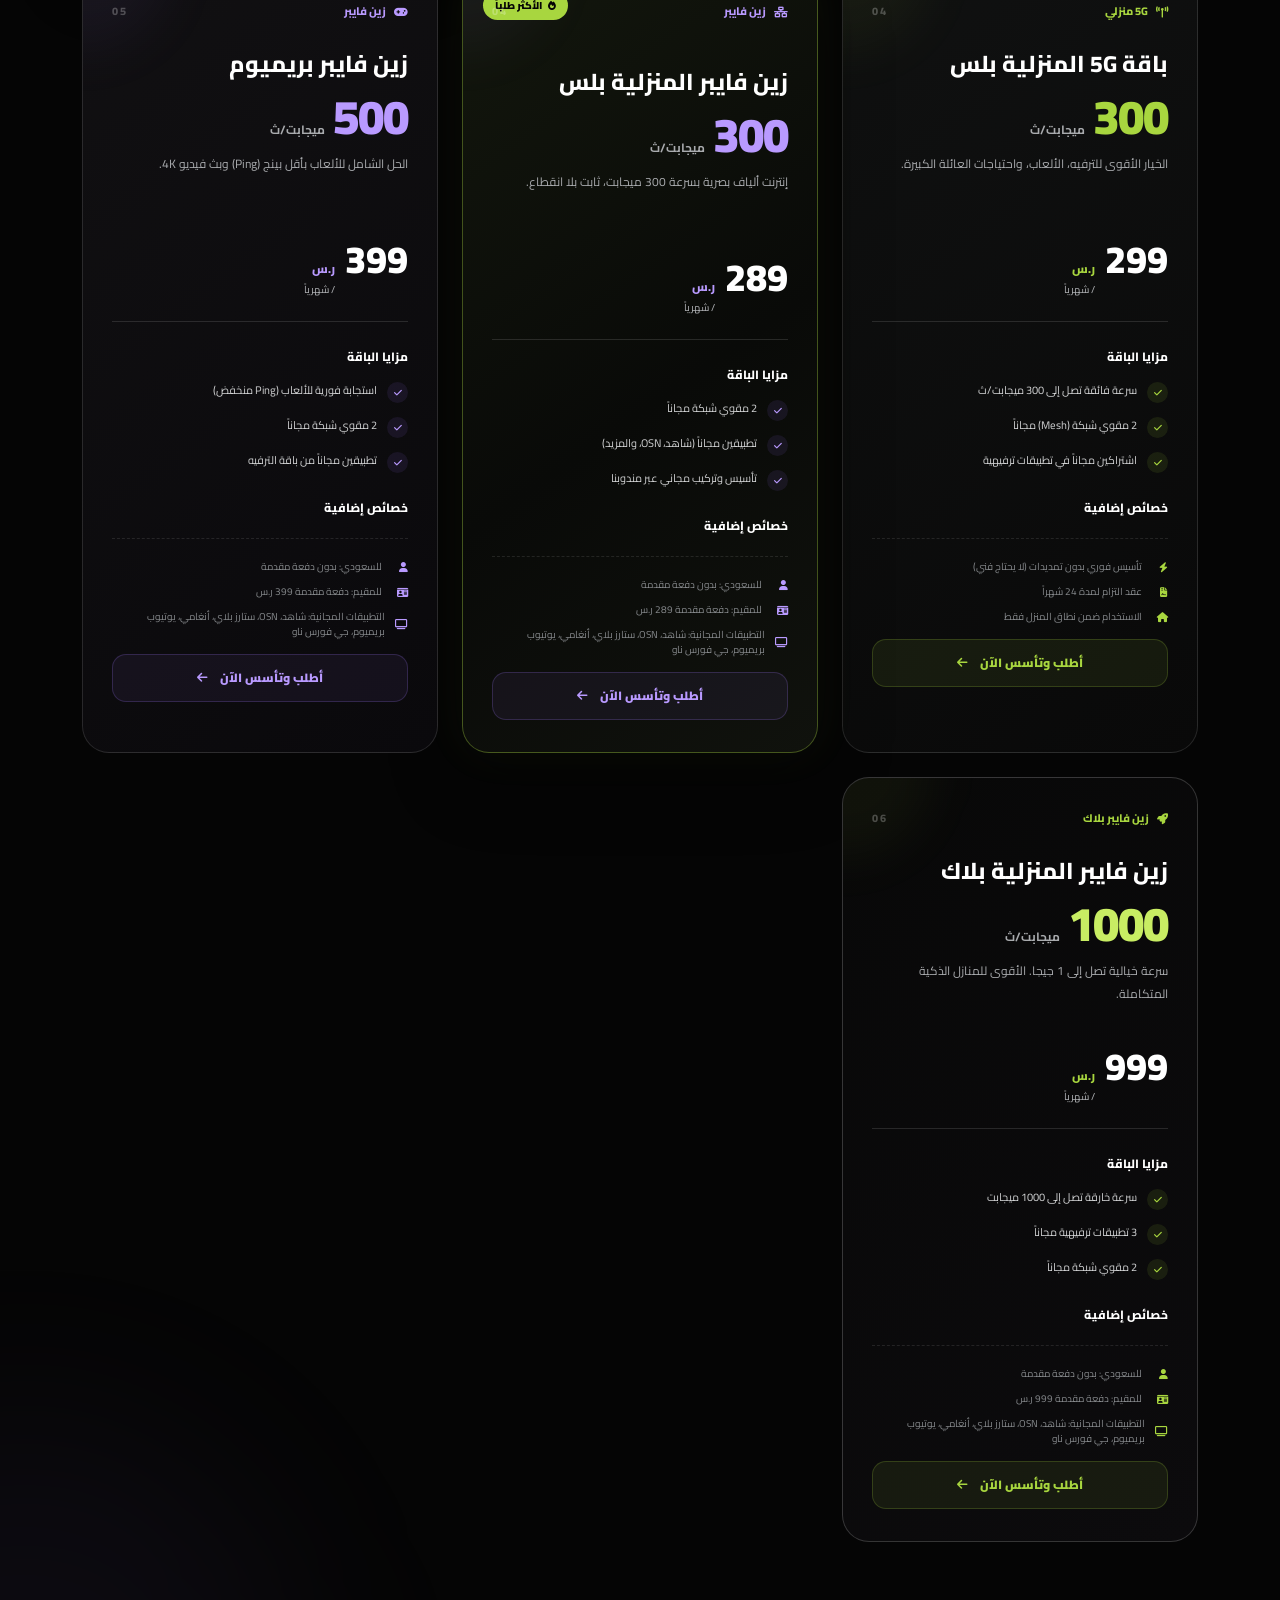
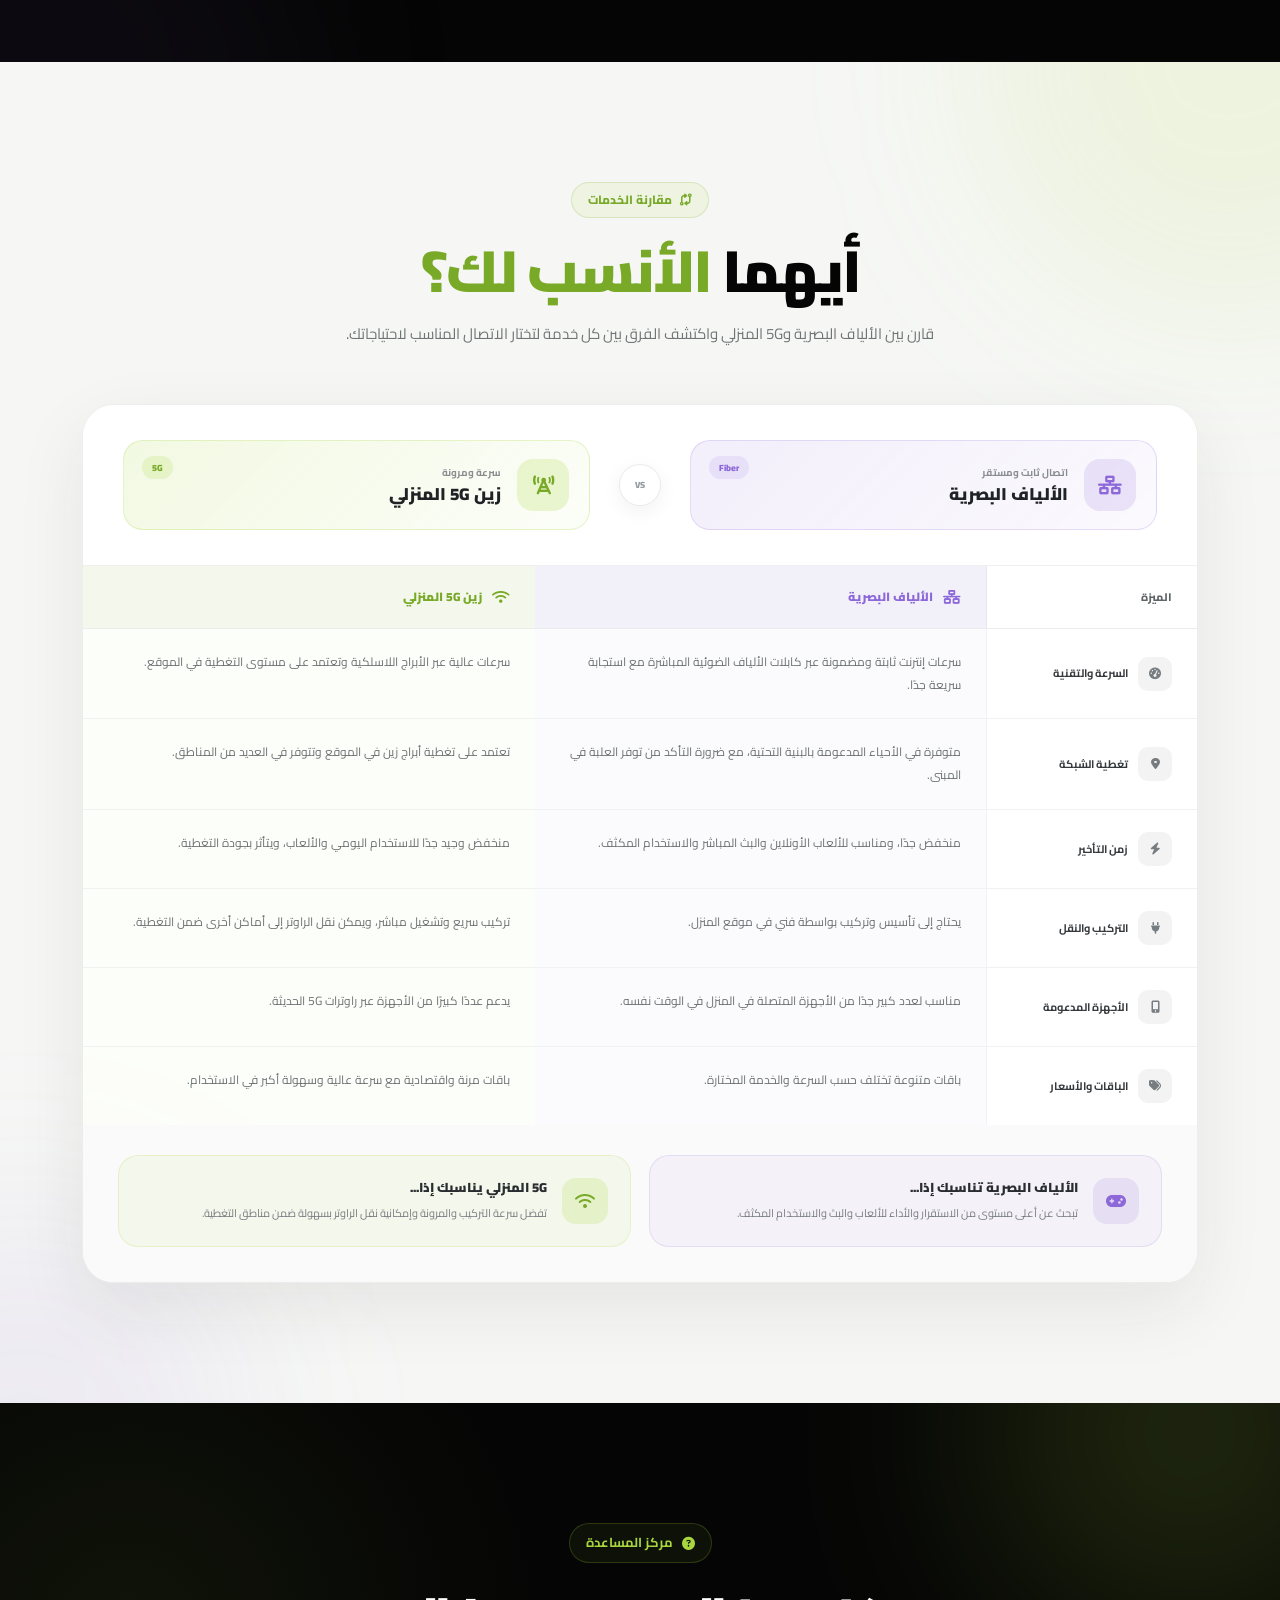
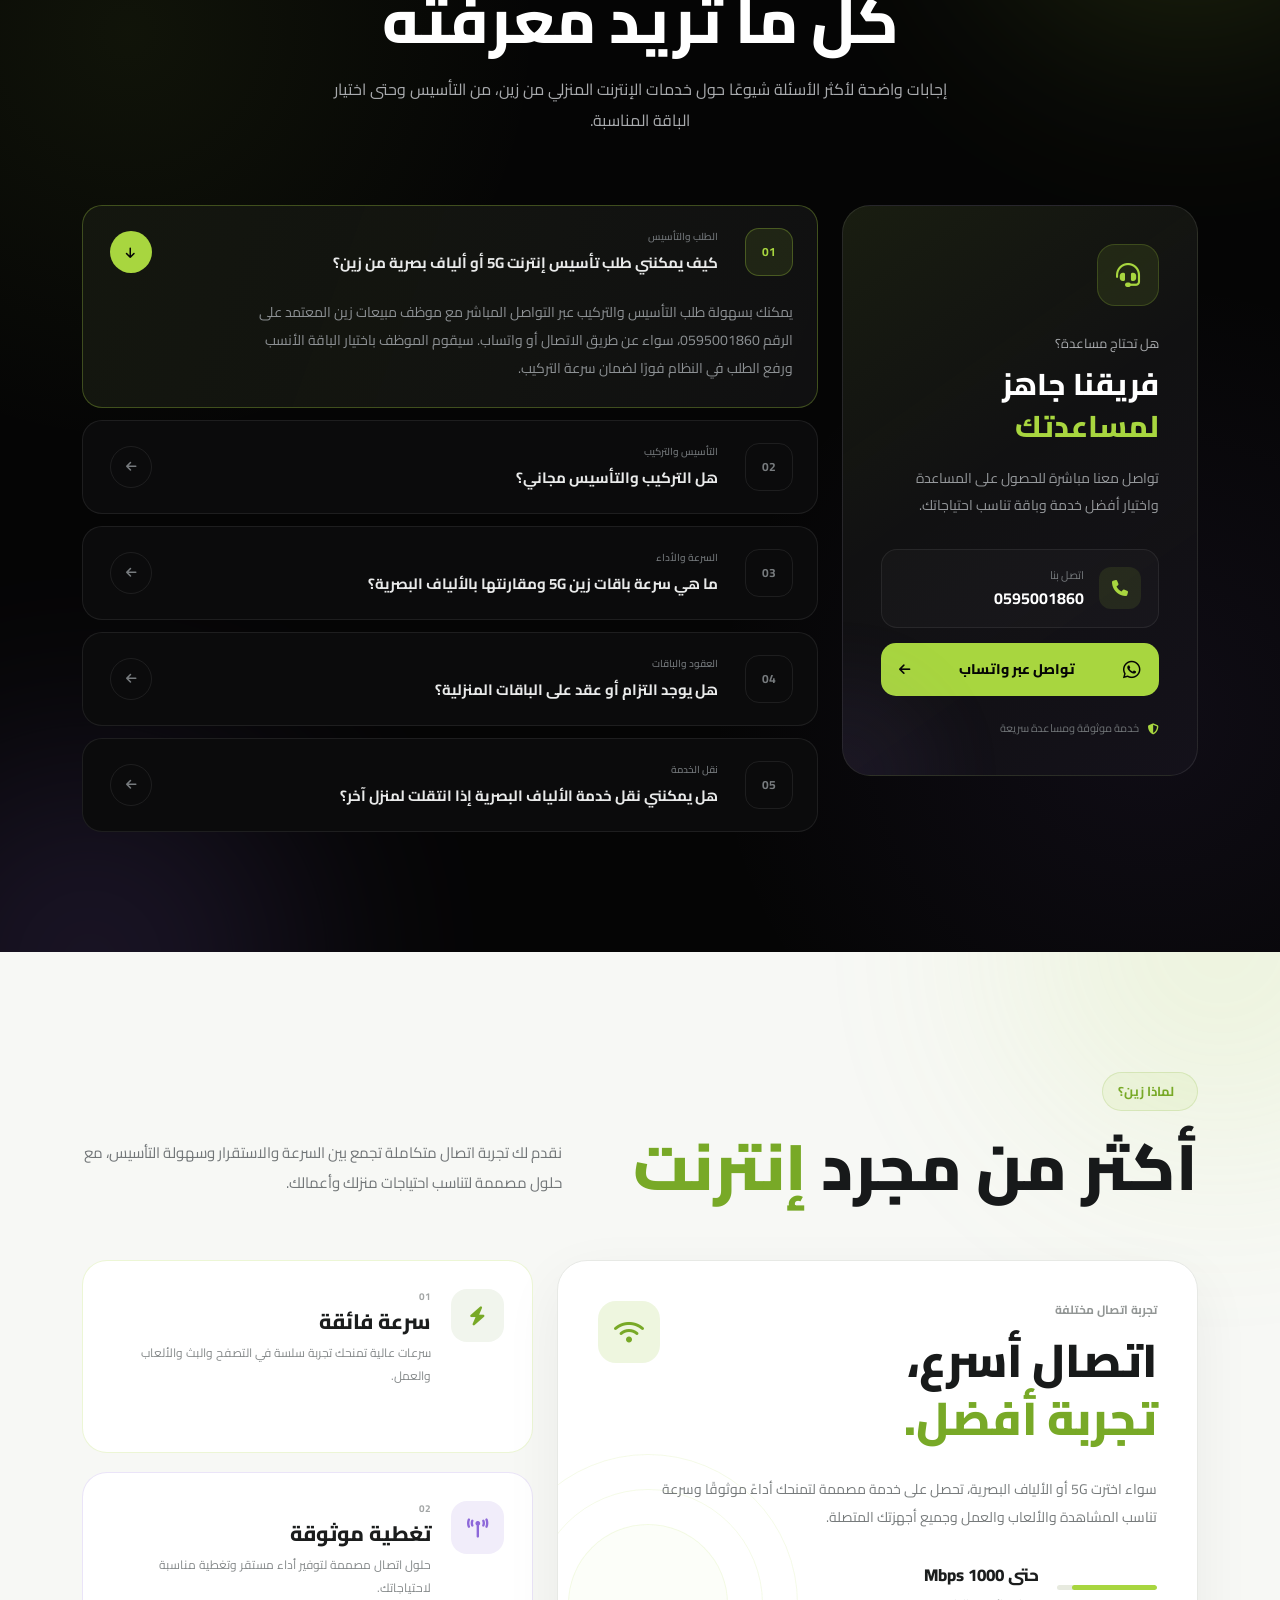
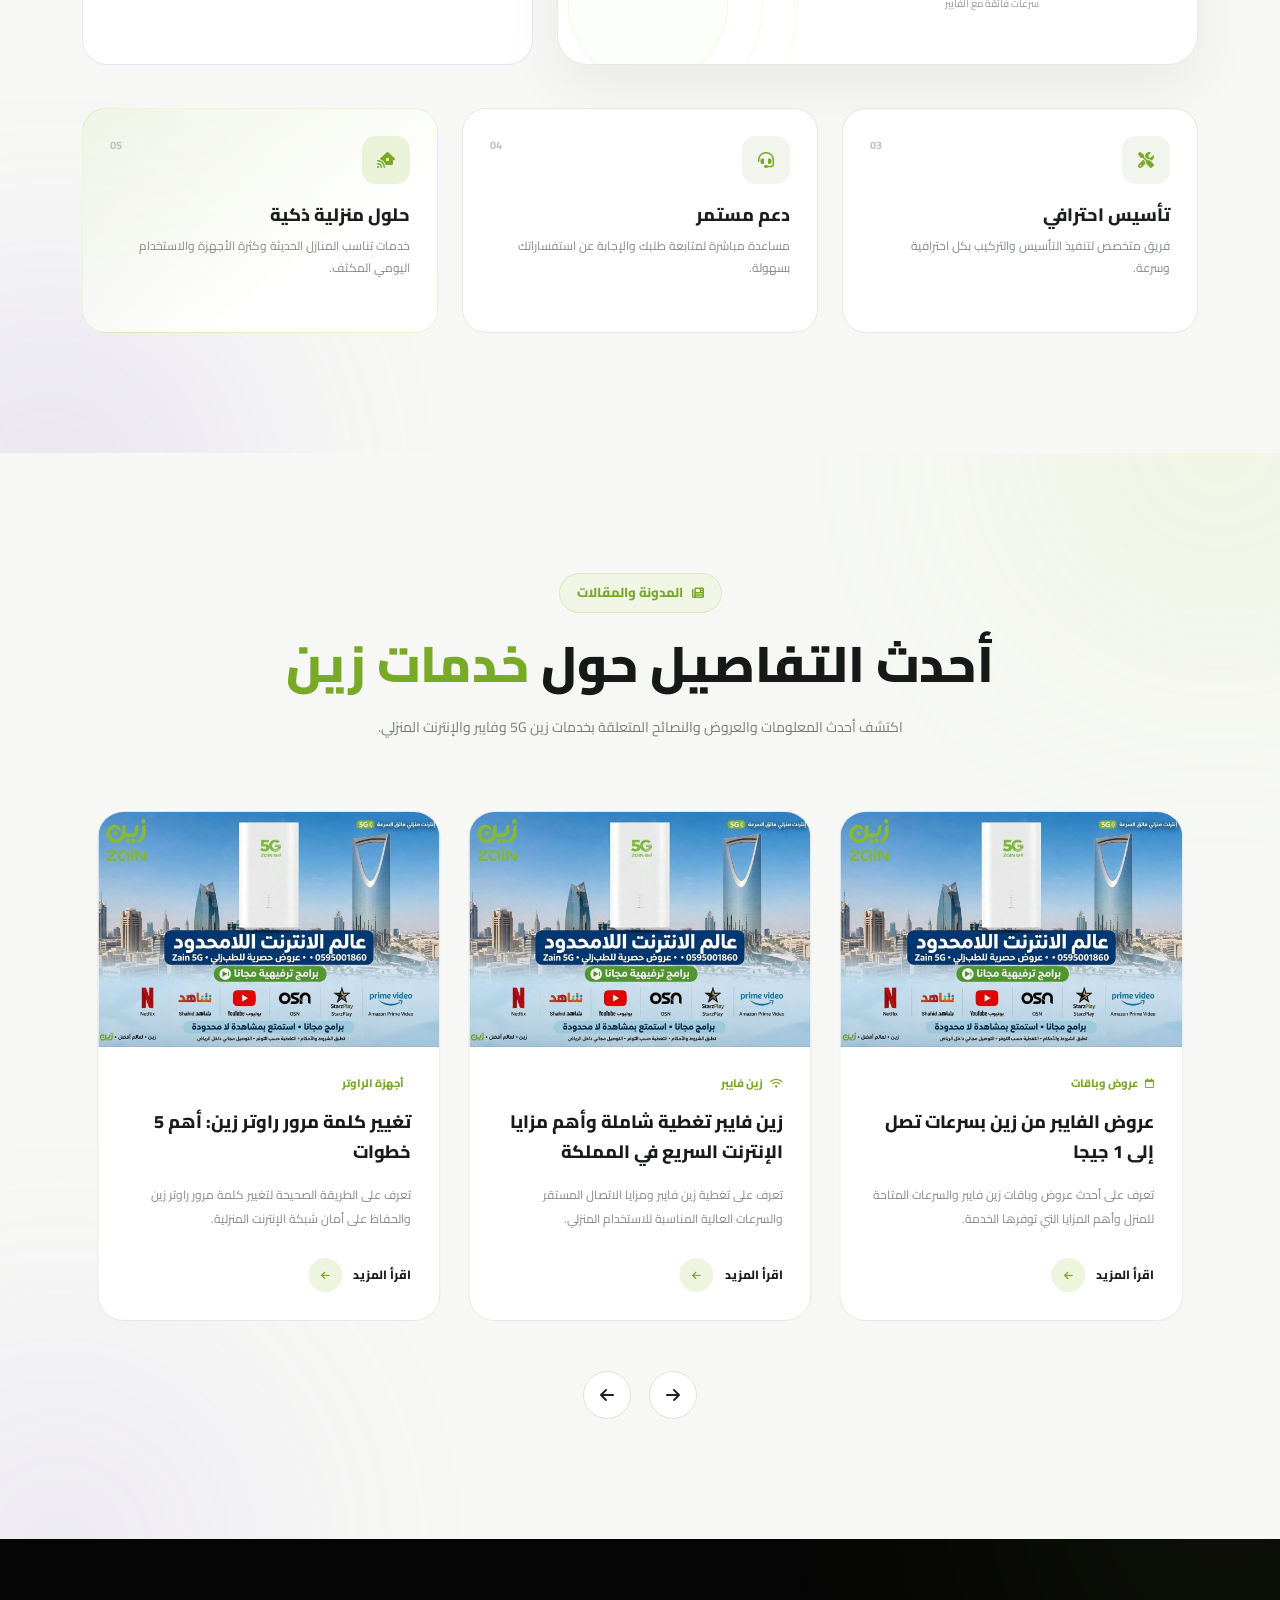
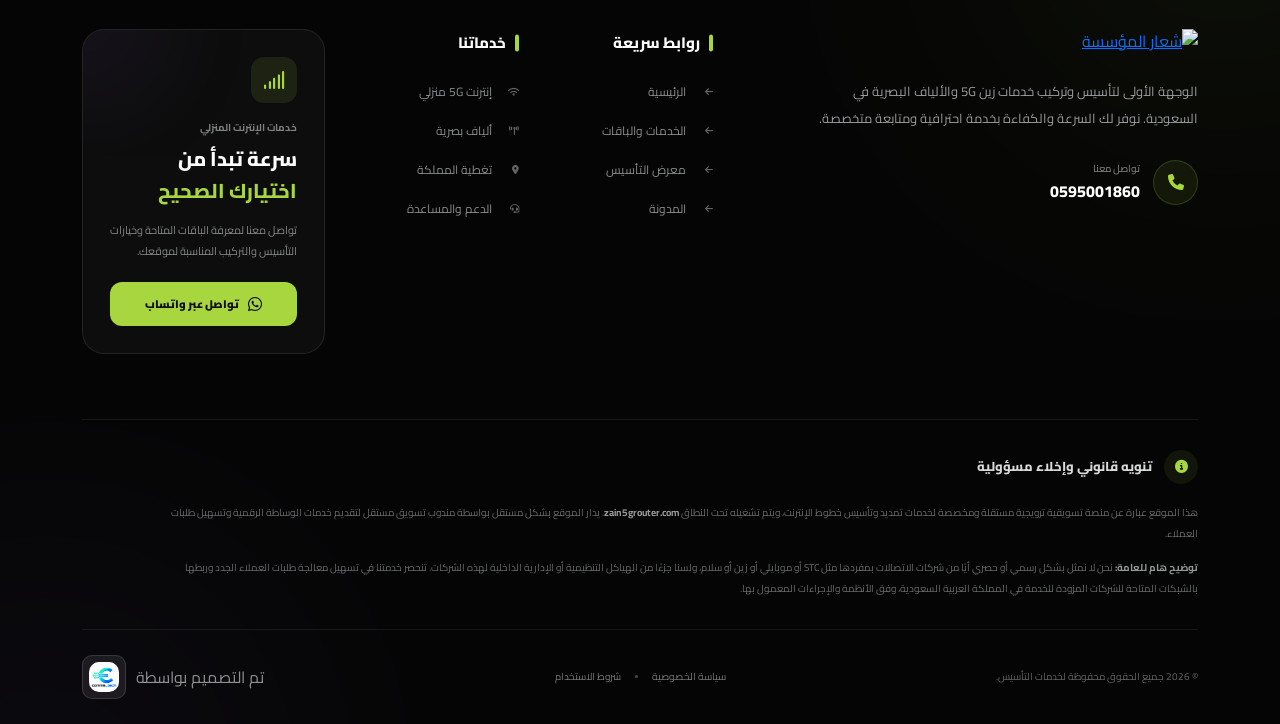
==== commit 12b1bfb9: "Update index.html" ====
--- a/index.html
+++ b/index.html
@@ -361,7 +361,7 @@
                     </div>
                 </div>
                 <div class="row g-4 mt-4 py-4 justify-content-center align-items-center">
-                    <div class="col-md-6">
+                    <div class="col-md-8">
                         <div class="img">
                             <img src="images/offer-7.jpg" alt="offer">
                         </div>
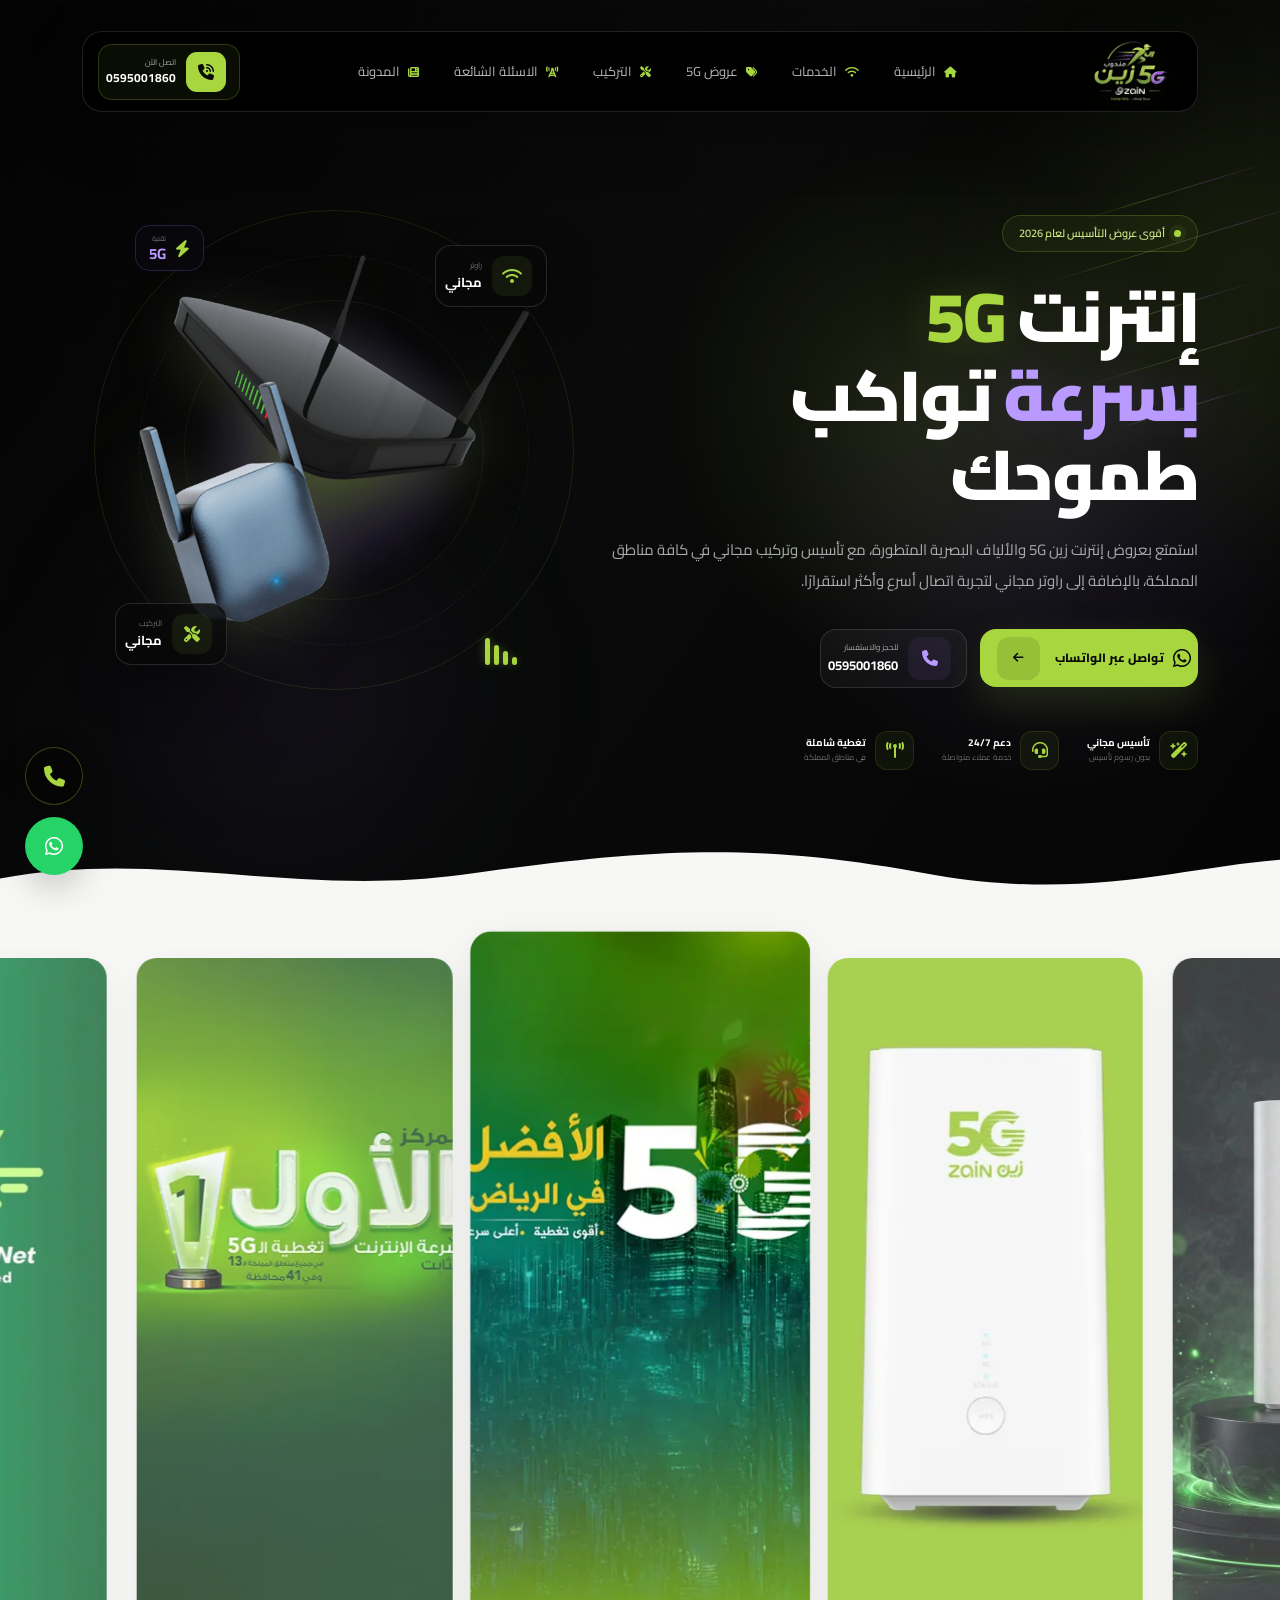
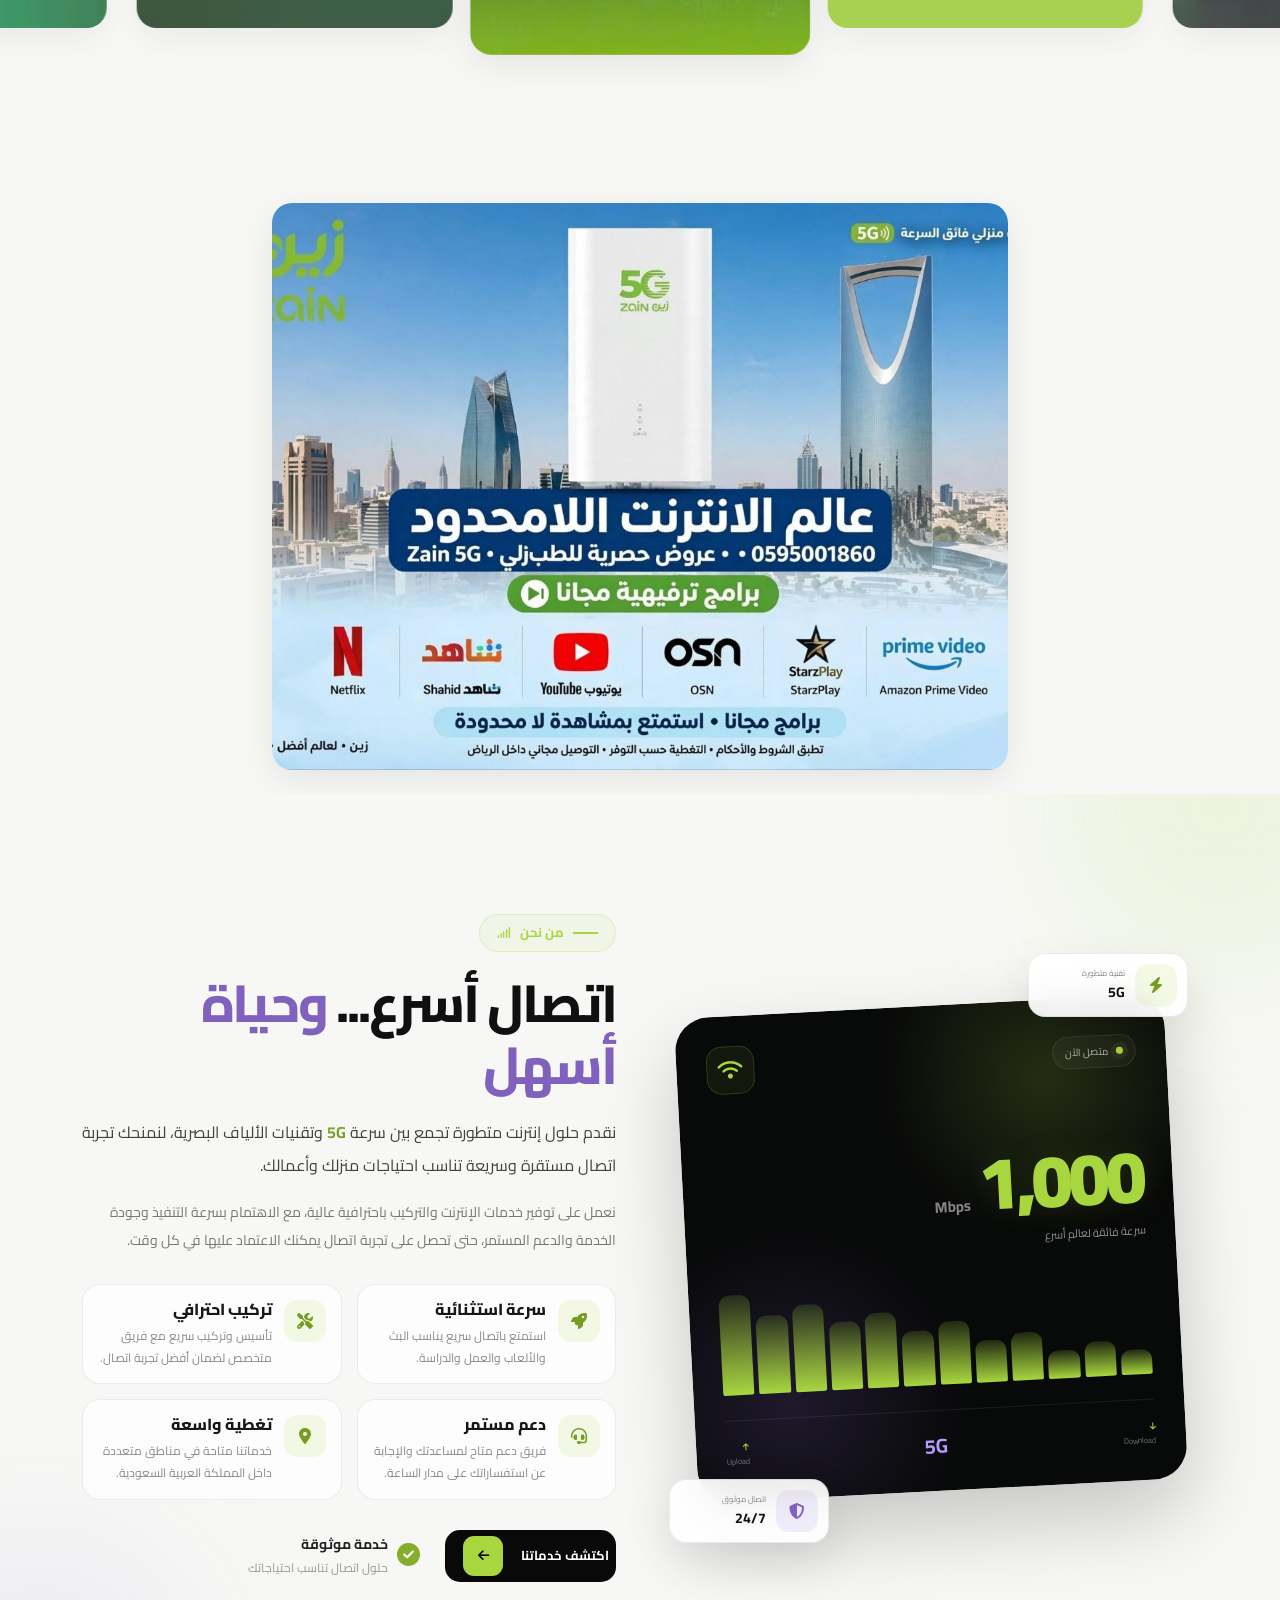
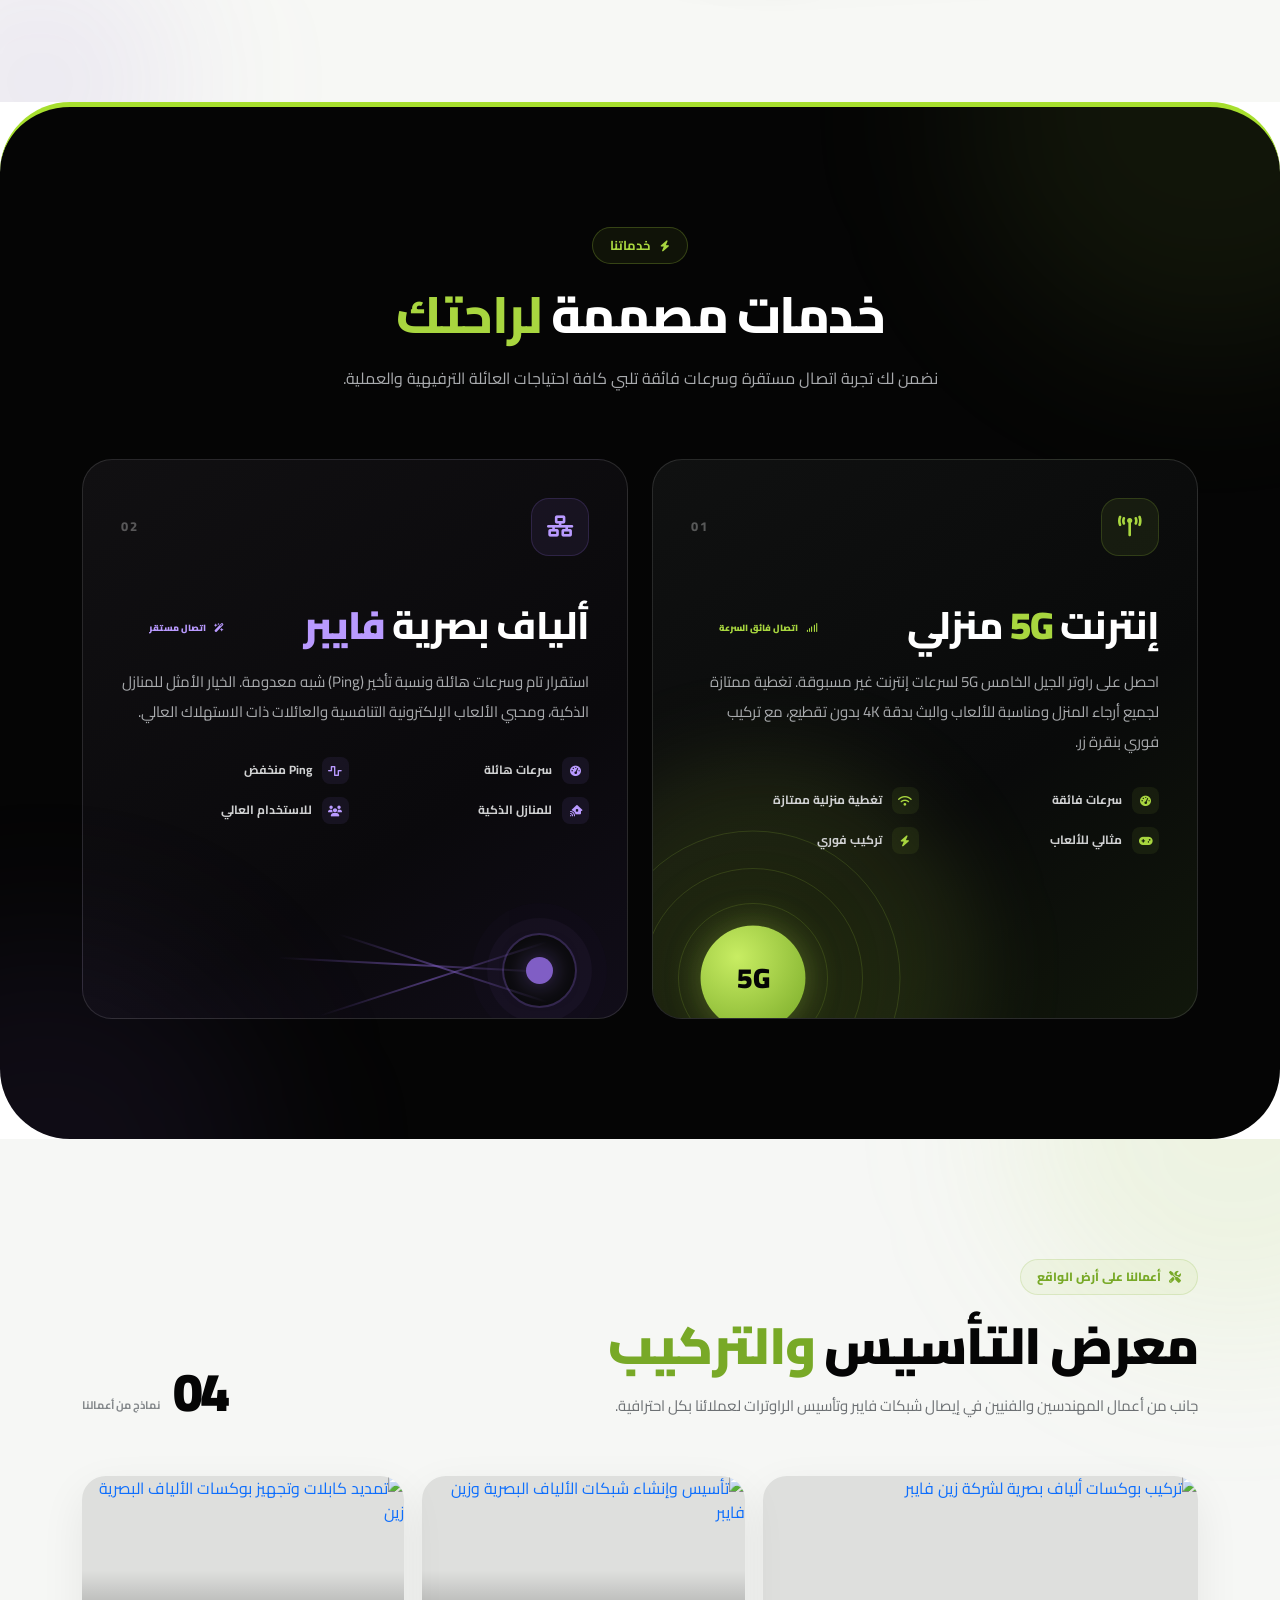
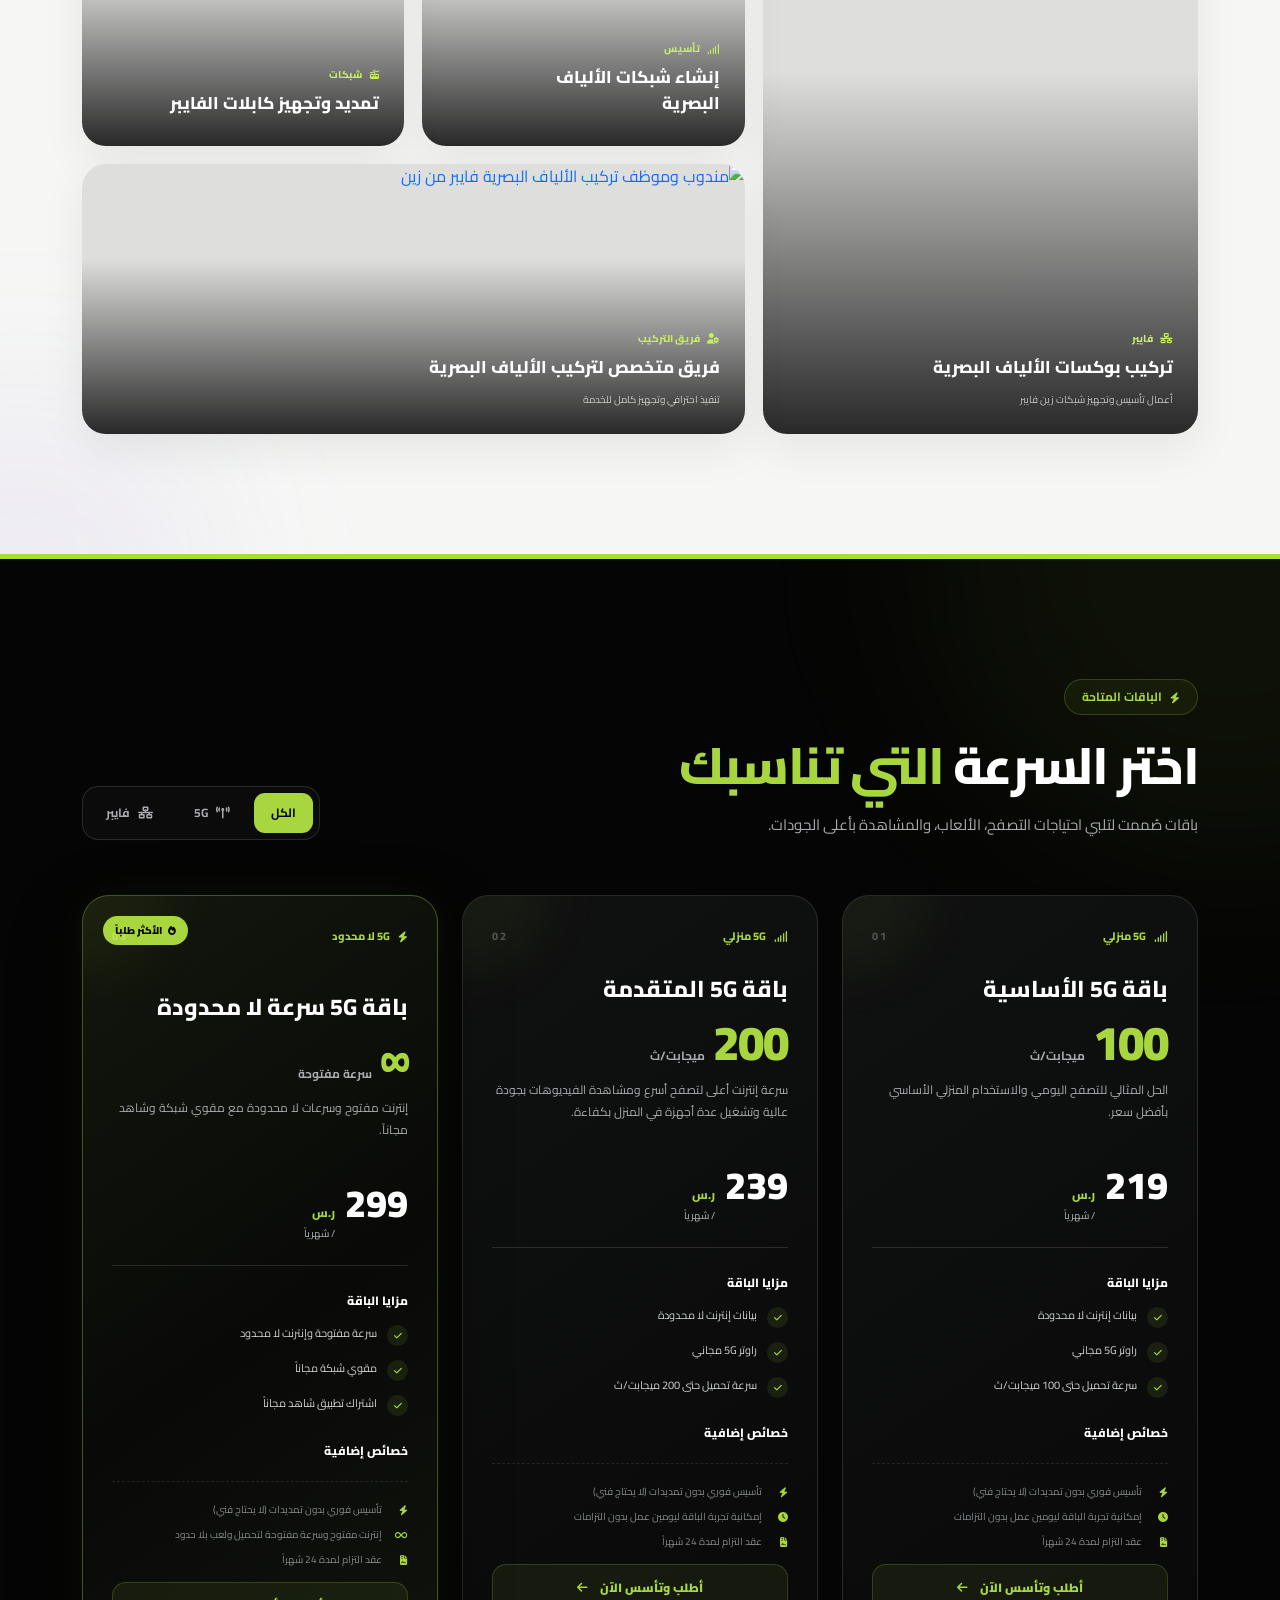
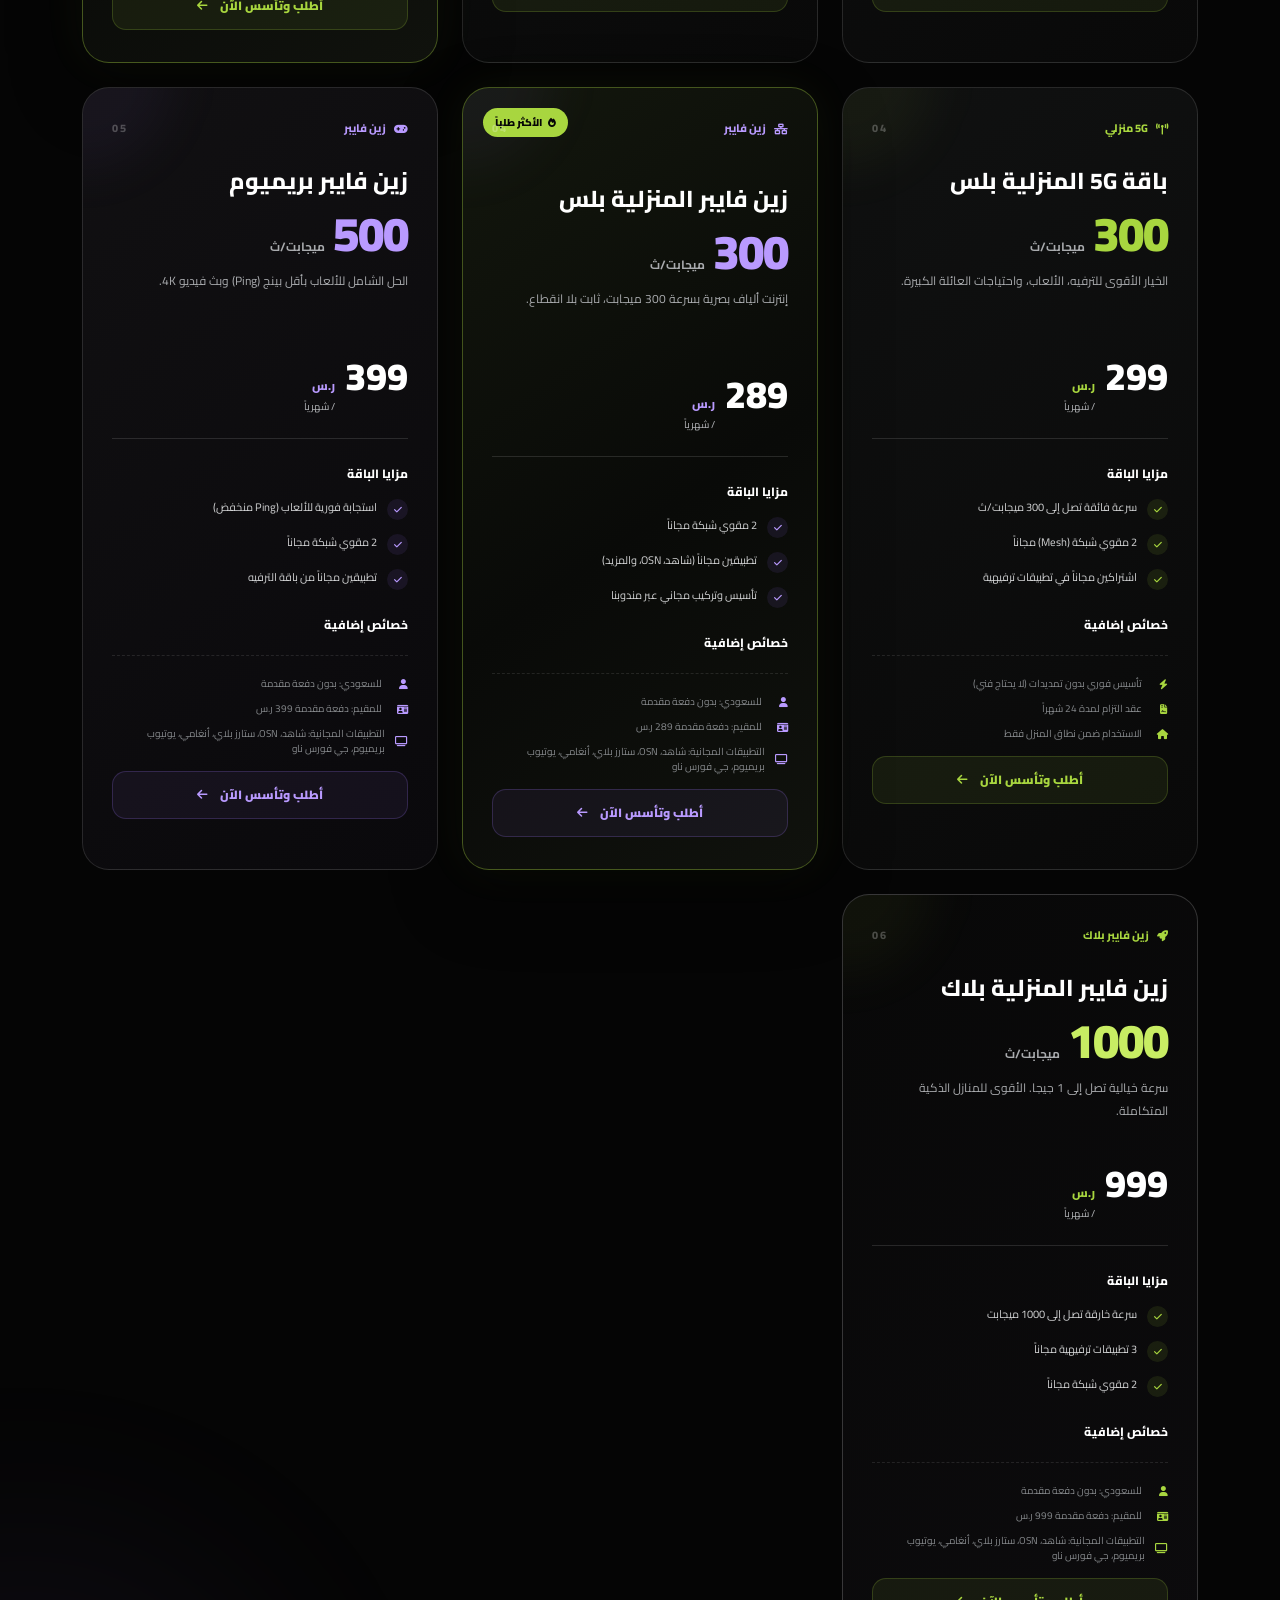
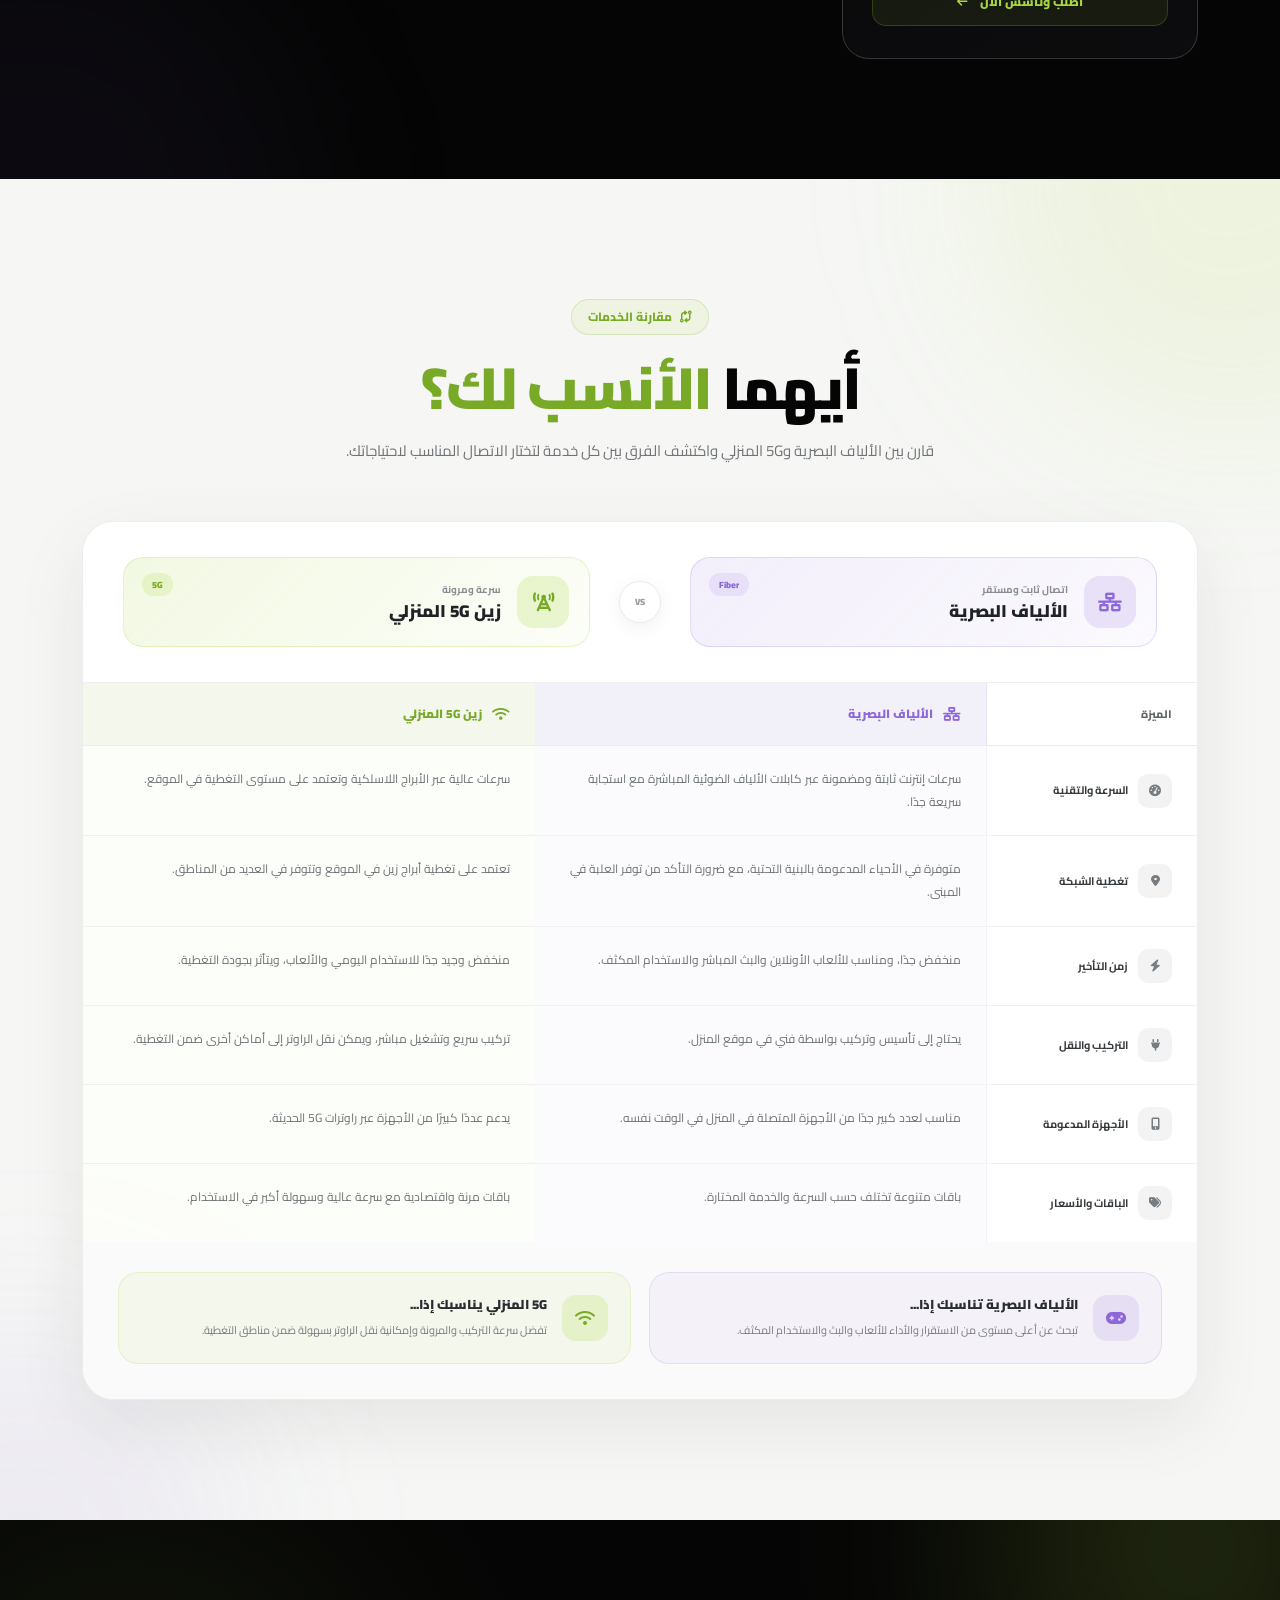
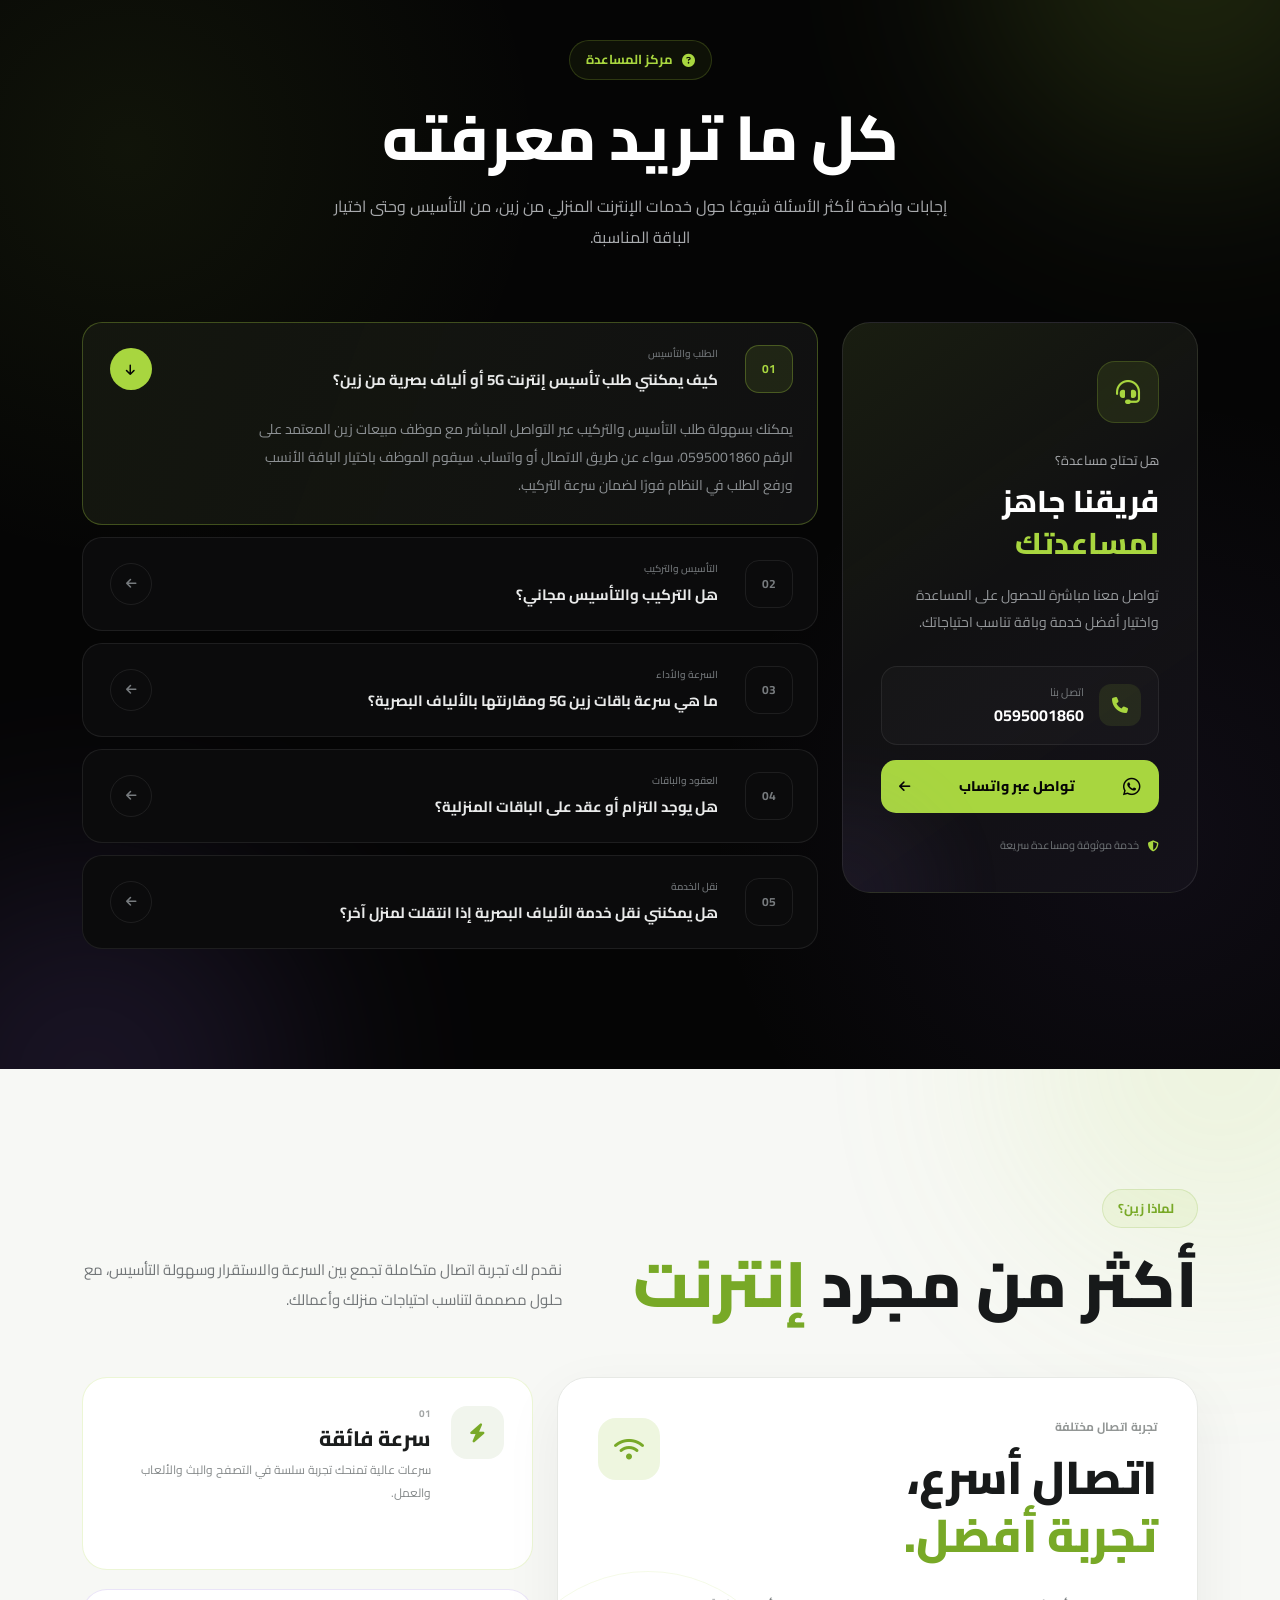
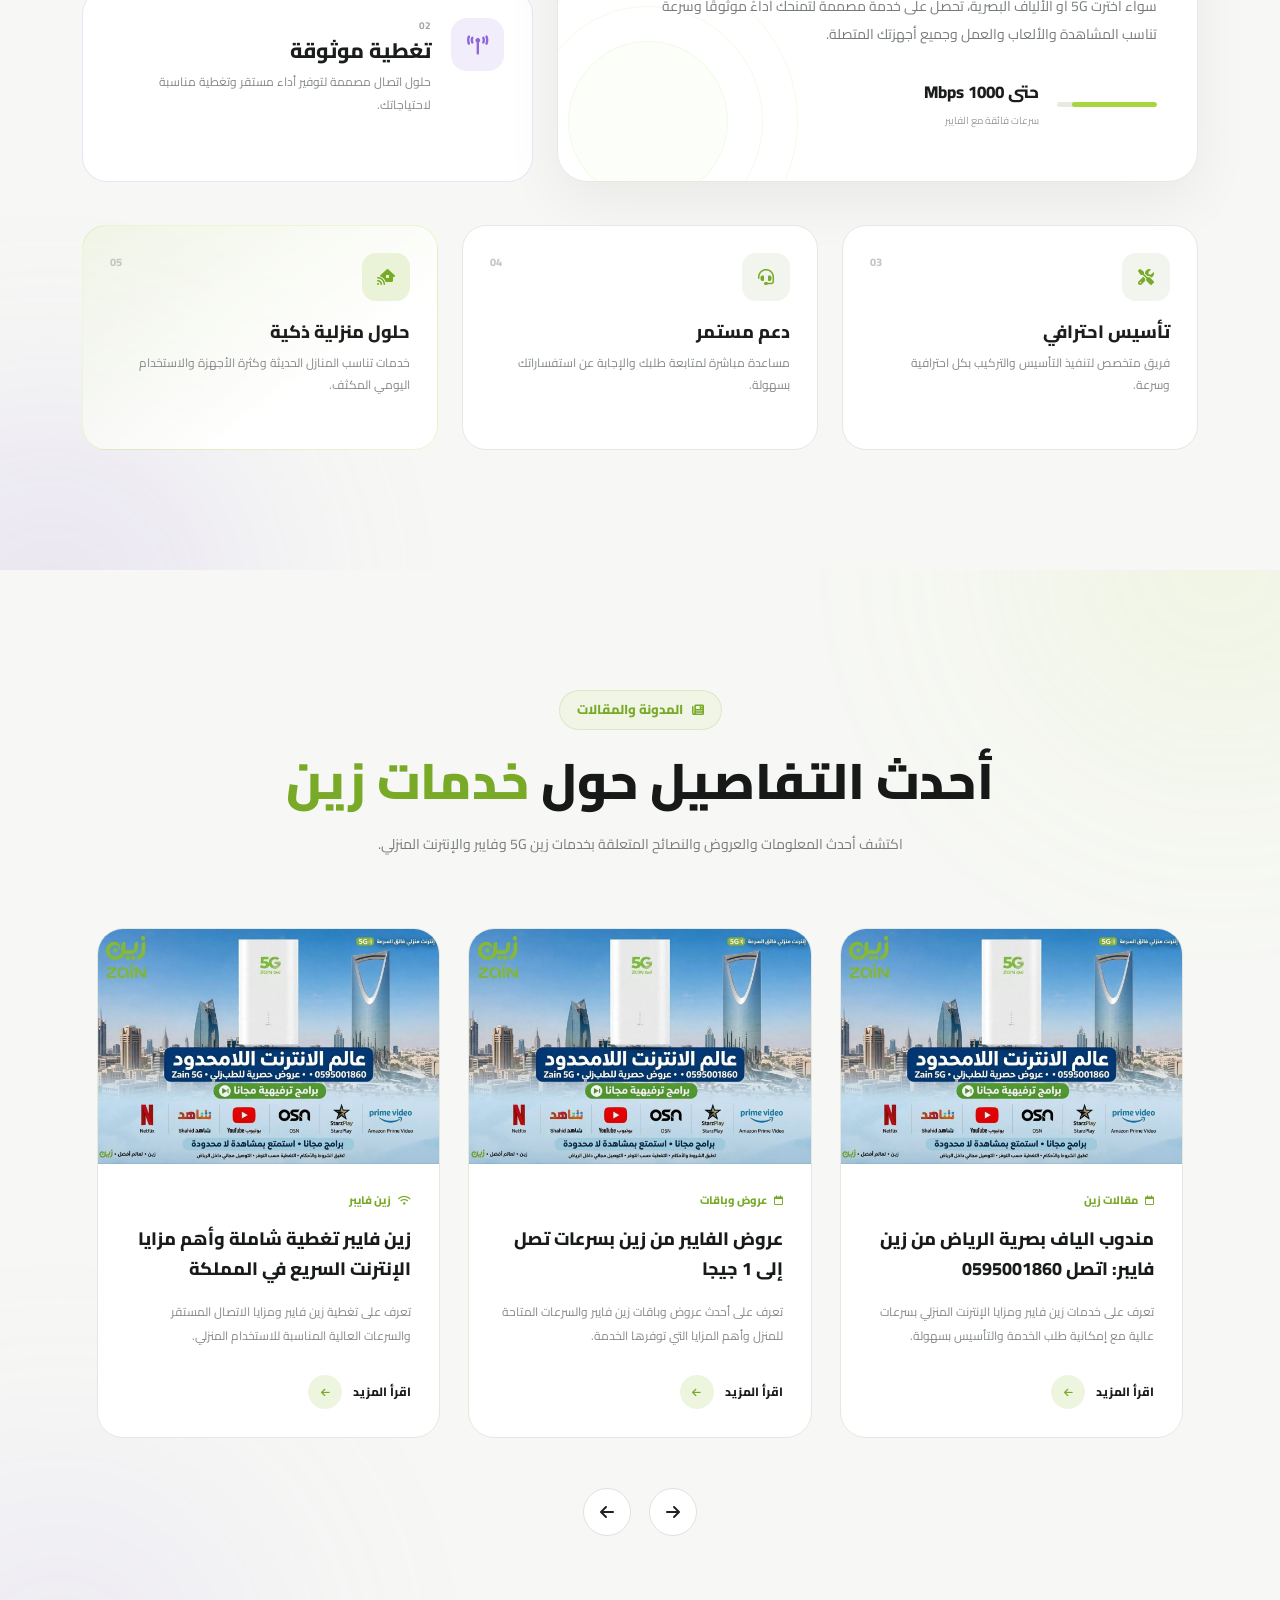
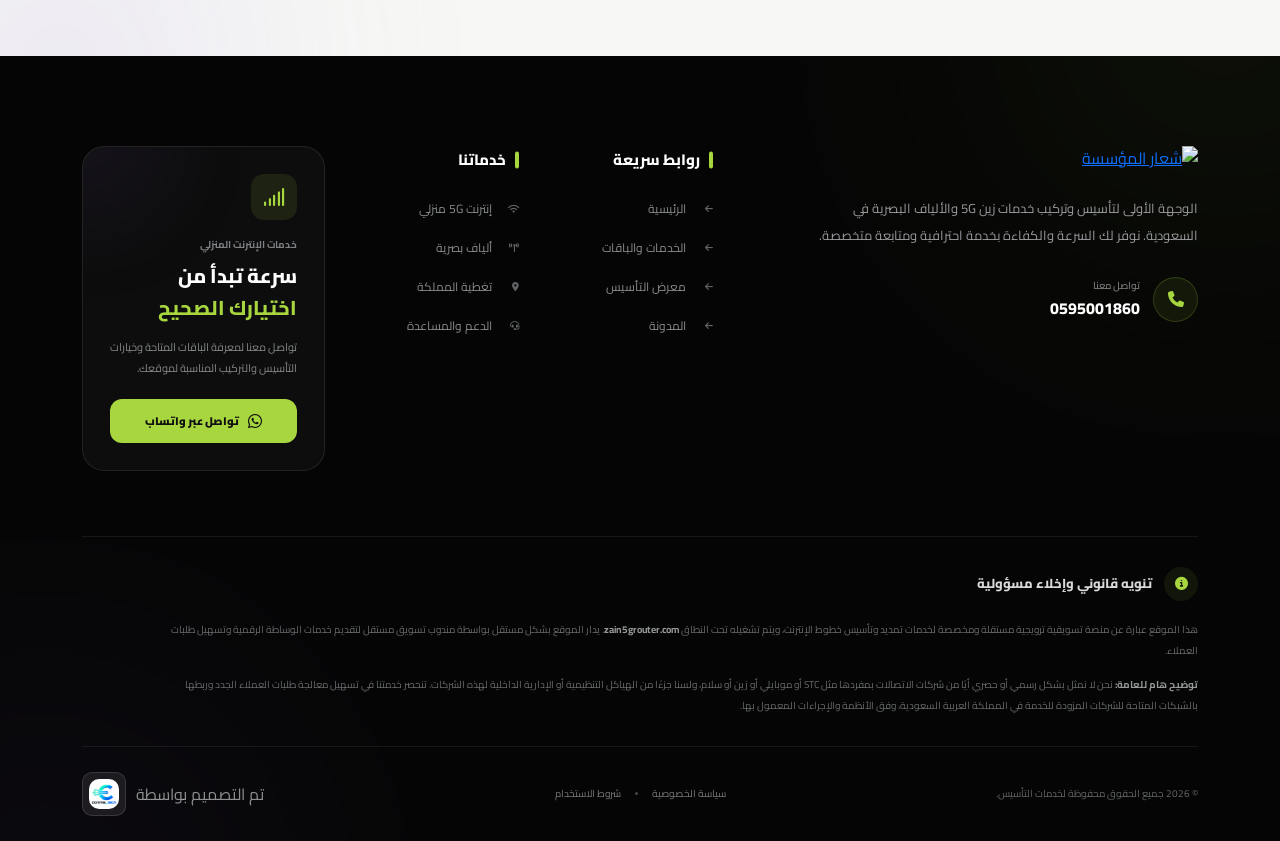
==== commit 7581ec6f: "Update index.html" ====
--- a/index.html
+++ b/index.html
@@ -848,7 +848,7 @@
                         class="zain-installation-item zain-installation-large">
 
                         <img
-                            src="images/offer-7.jpg"
+                            src="images/service-1.jpg"
                             alt="تركيب بوكسات ألياف بصرية لشركة زين فايبر"
                             loading="lazy">
 
@@ -879,7 +879,7 @@
                         class="zain-installation-item">
 
                         <img
-                            src="images/offer-7.jpg"
+                            src="images/service-2.jpg"
                             alt="تأسيس وإنشاء شبكات الألياف البصرية وزين فايبر"
                             loading="lazy">
 
@@ -907,7 +907,7 @@
                         class="zain-installation-item">
 
                         <img
-                            src="images/offer-7.jpg"
+                            src="images/service-3.jpg"
                             alt="تمديد كابلات وتجهيز بوكسات الألياف البصرية زين"
                             loading="lazy">
 
@@ -935,7 +935,7 @@
                         class="zain-installation-item zain-installation-wide">
 
                         <img
-                            src="images/offer-7.jpg"
+                            src="images/service-4.jpg"
                             alt="مندوب وموظف تركيب الألياف البصرية فايبر من زين"
                             loading="lazy">
 
--- a/css/index.css
+++ b/css/index.css
@@ -6286,7 +6286,7 @@
 .offers-section .row .img{
       position: relative;
   width: 100%;
-    height: 450px;
+    height: 567px;
   overflow: hidden;
   border-radius: 20px;
   background: #fff;
